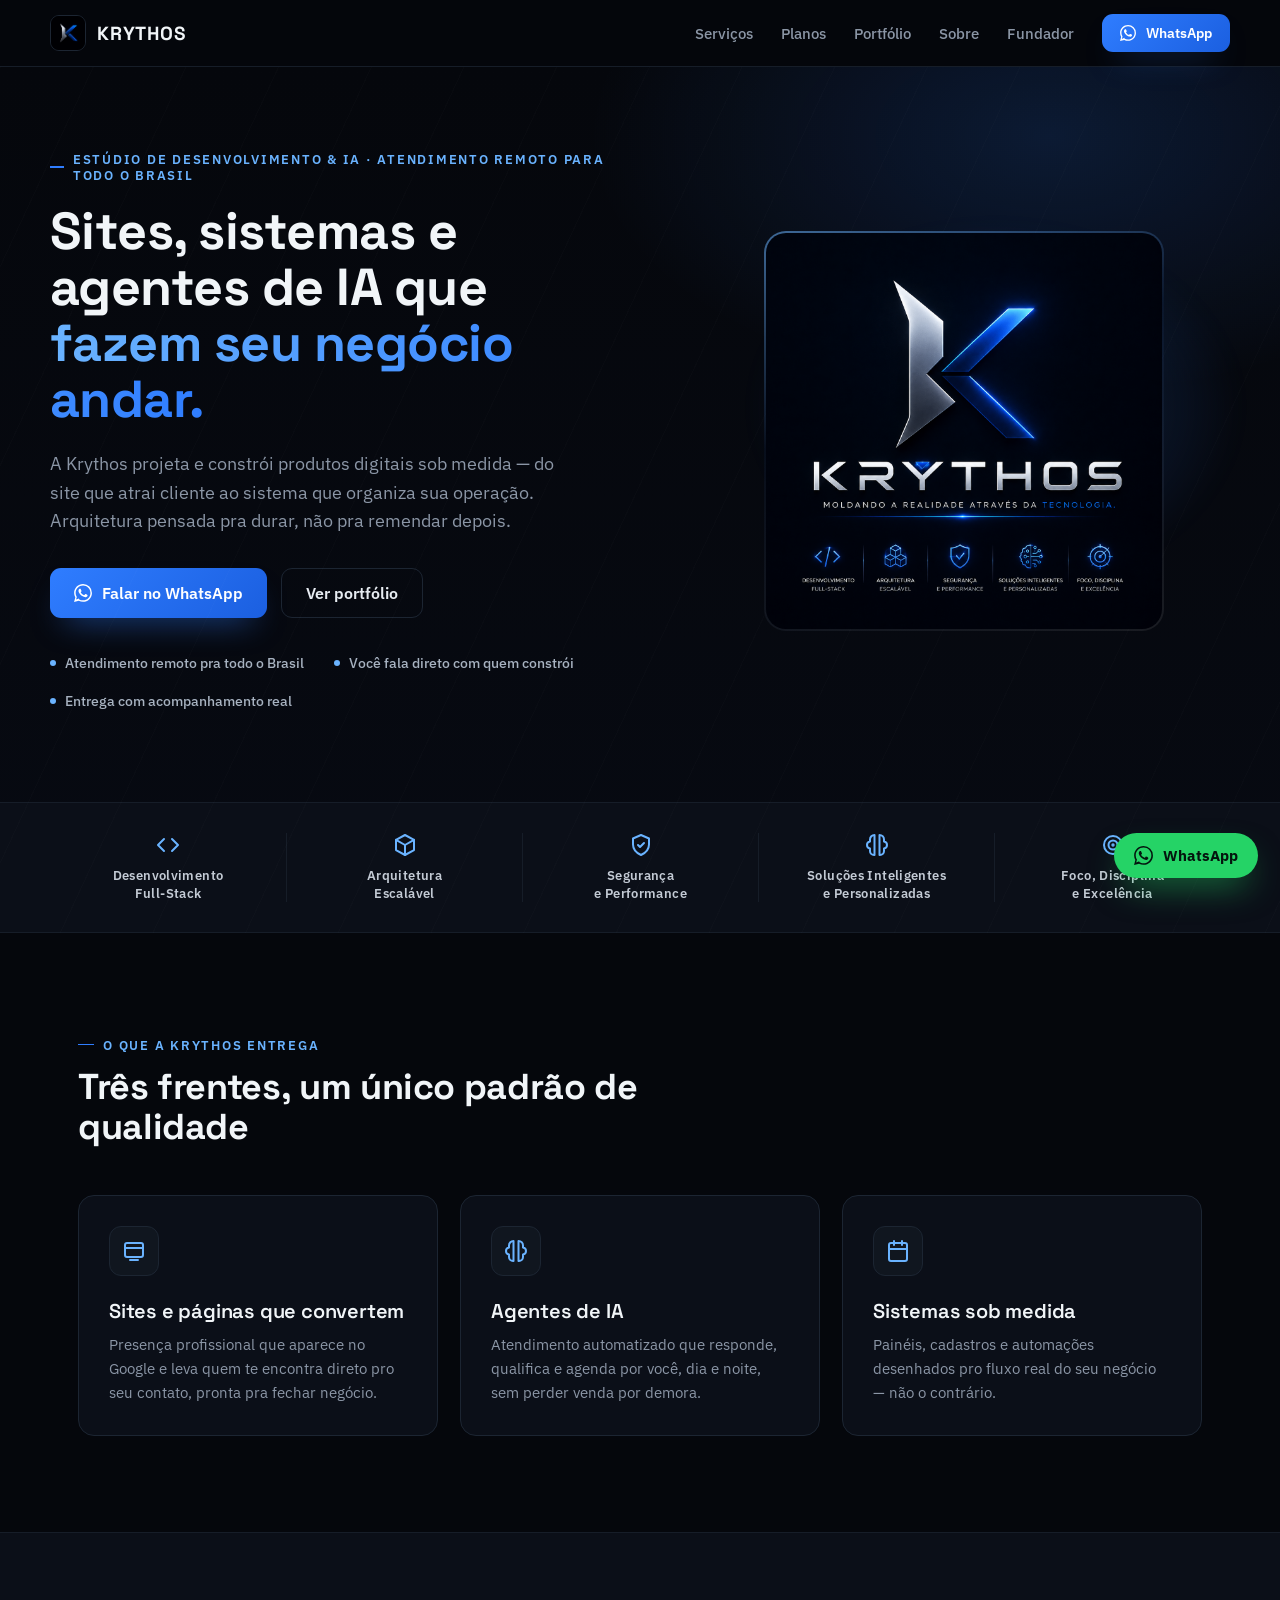
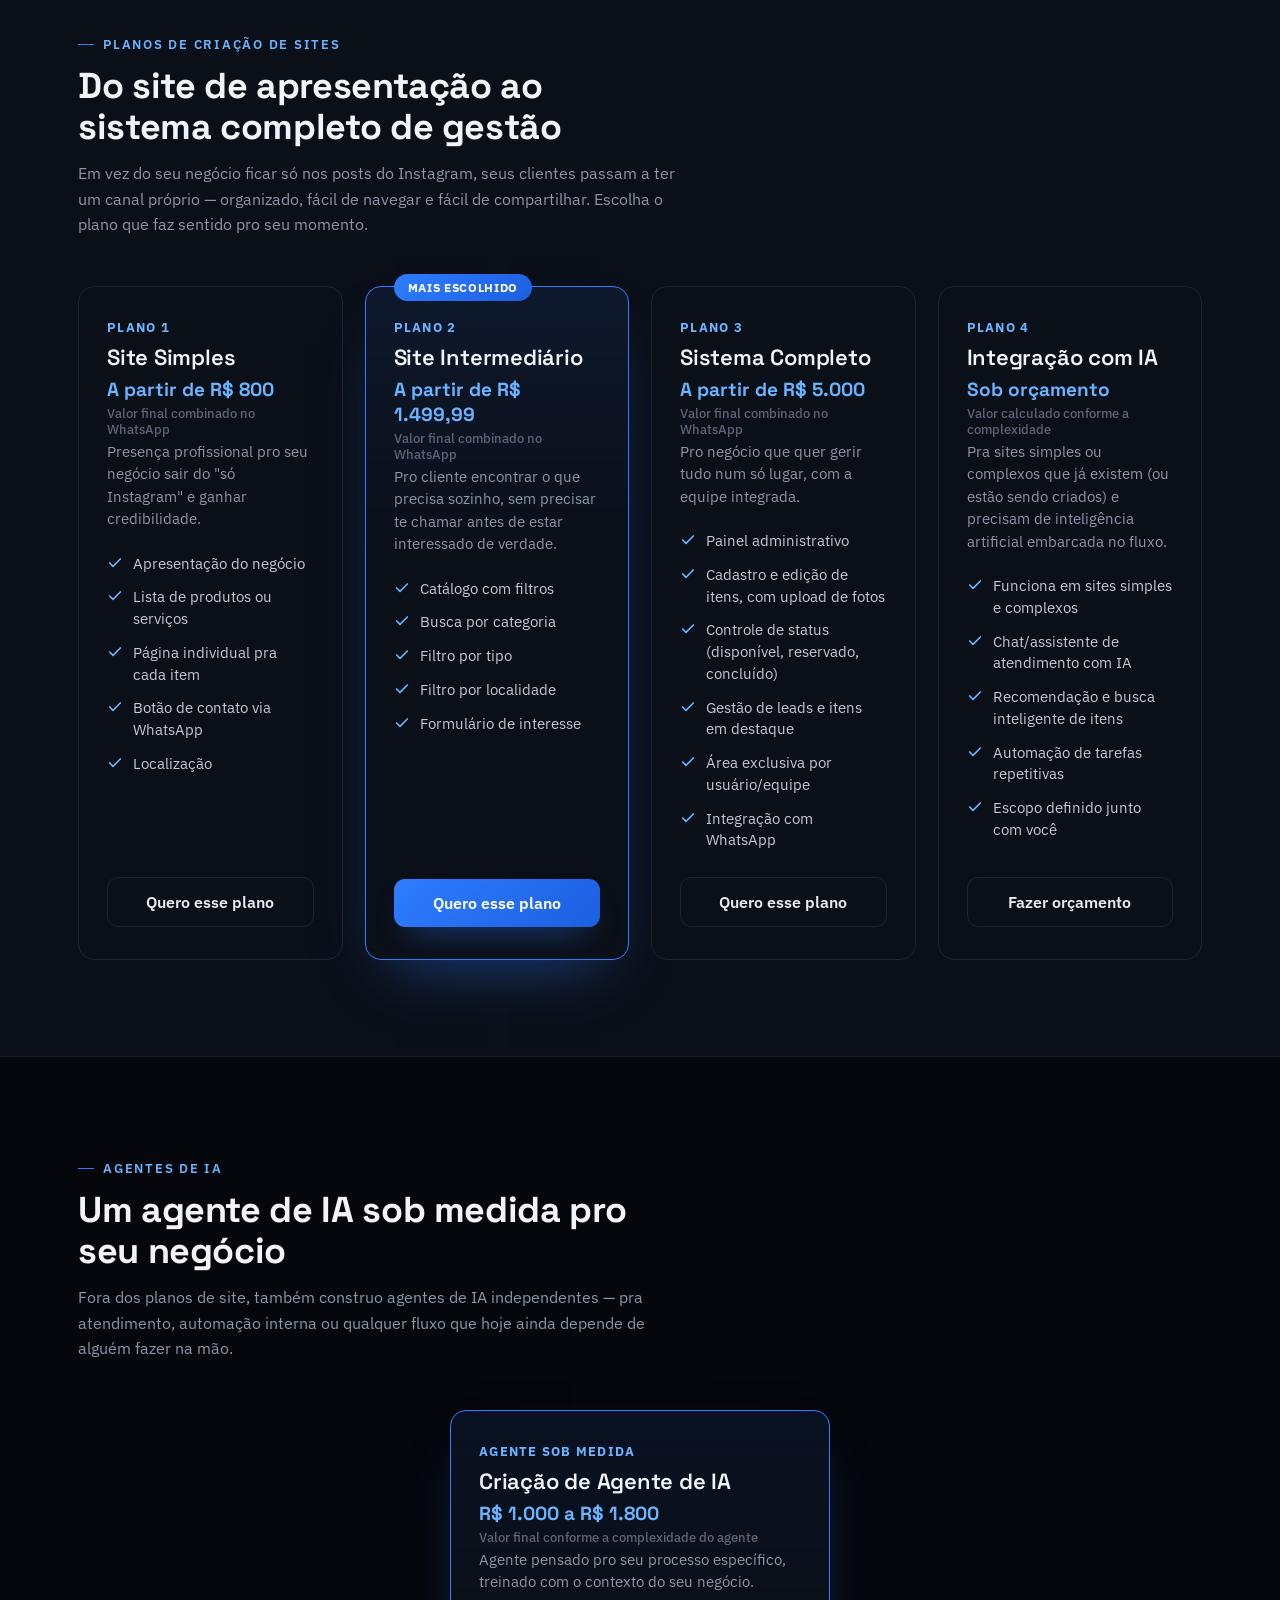
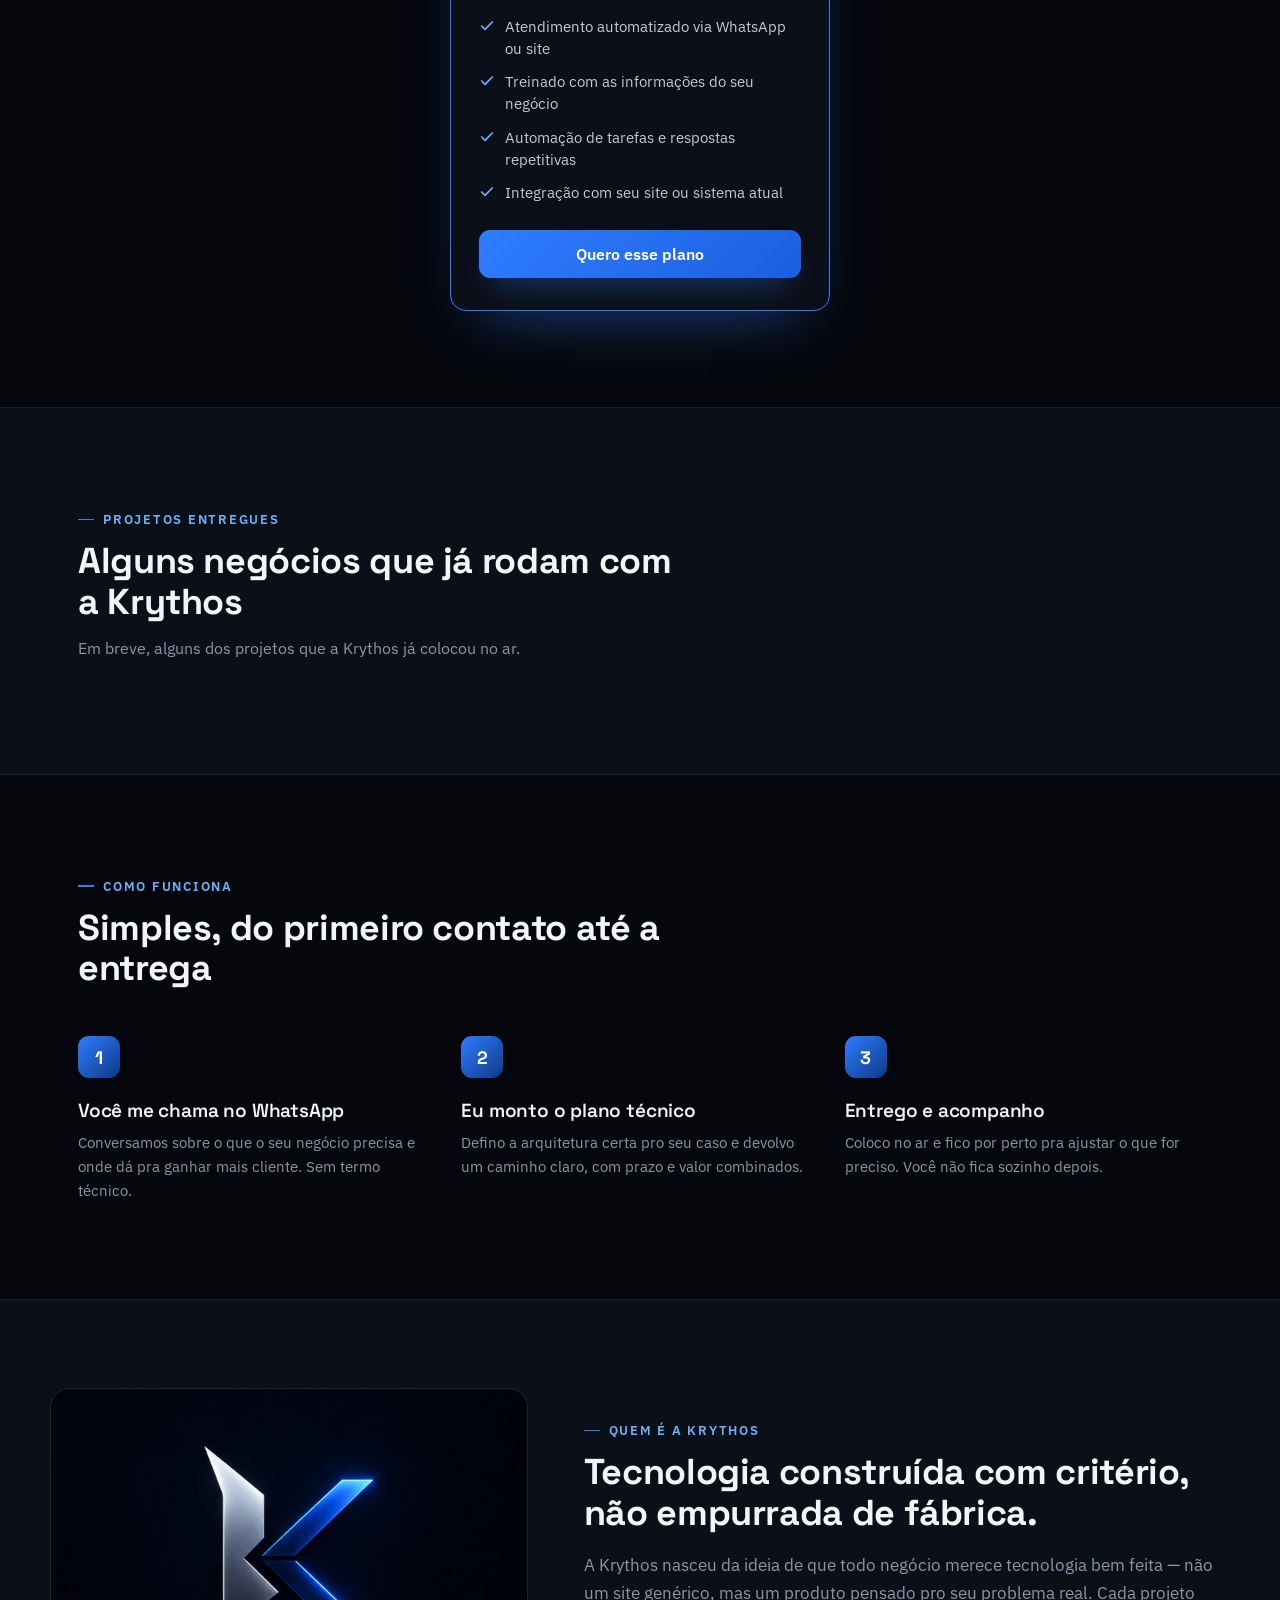
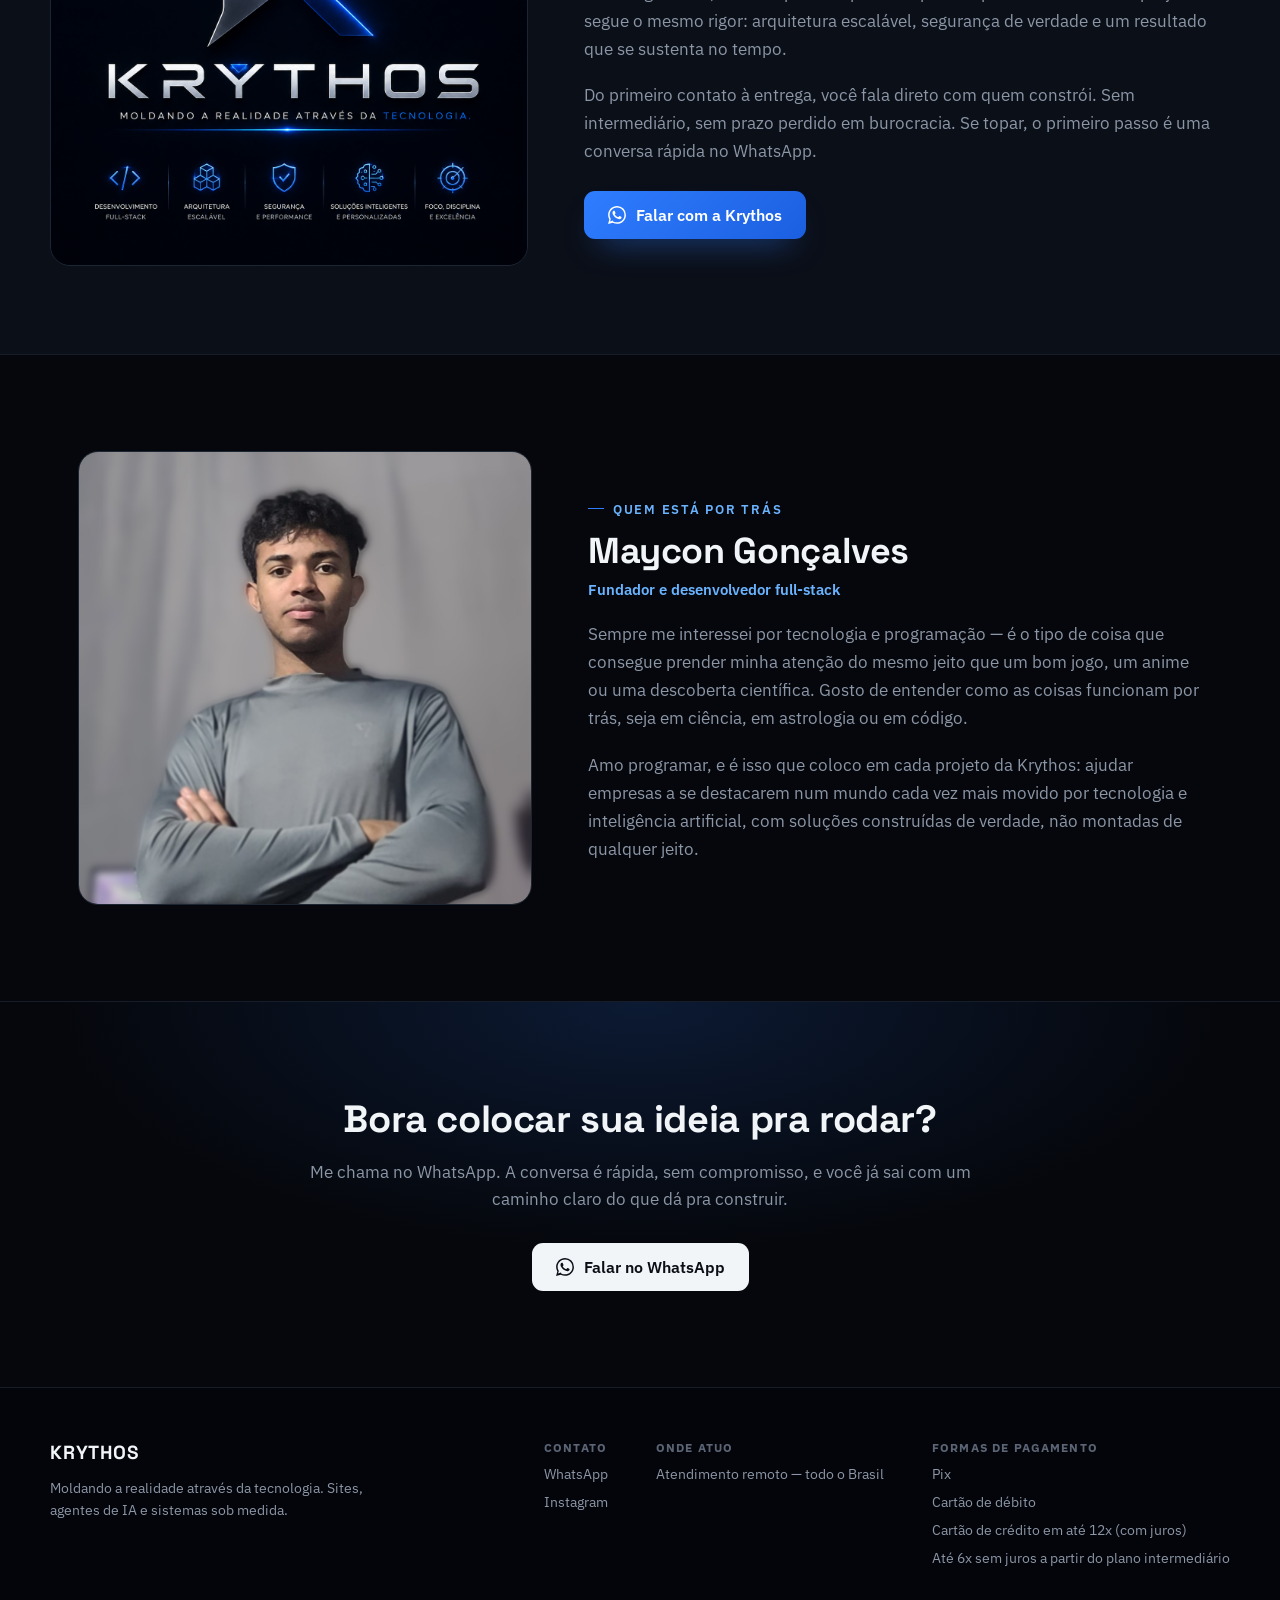
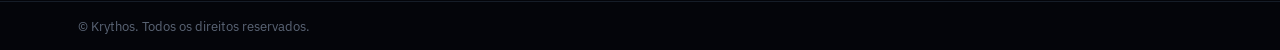
==== index.html @ d1392678 "feat:"atualização final"" ====
<!DOCTYPE html>
<!--
  KRYTHOS — Portfólio / site institucional
  Self-contained: depende só de fontes Google (Space Grotesk + IBM Plex Sans) e de assets/krythos.png (logo).
  Sem build, sem JS externo. Funciona aberto direto (file://) e publicado no GitHub Pages.
-->
<html lang="pt-BR">
<head>
<meta charset="utf-8">
<meta name="viewport" content="width=device-width, initial-scale=1">
<title>Krythos | Sites, sistemas e agentes de IA sob medida</title>
<meta name="description" content="A Krythos é um estúdio de desenvolvimento full-stack. Sites, sistemas e agentes de IA construídos com arquitetura pensada pra durar. Atendimento remoto para todo o Brasil.">
<meta name="theme-color" content="#05070c">
<link rel="preconnect" href="https://fonts.googleapis.com">
<link rel="preconnect" href="https://fonts.gstatic.com" crossorigin>
<link href="https://fonts.googleapis.com/css2?family=Space+Grotesk:wght@500;600;700&family=IBM+Plex+Sans:wght@400;500;600;700&display=swap" rel="stylesheet">
<link rel="icon" href="assets/icon.png" type="image/png">
<style>
  :root{
    --bg:#05070c;
    --surface:#0b0f18;
    --surface-2:#10161f;
    --border:#1c2532;
    --border-soft:#161d28;
    --chrome-1:#aeb9c4;
    --chrome-2:#f1f5f8;
    --blue:#2f7dff;
    --blue-2:#6ab3ff;
    --blue-deep:#0d3a86;
    --text:#e7ecf2;
    --text-muted:#8b96a6;
    --text-faint:#5b6576;
    --radius:16px;
    --font-display:'Space Grotesk', sans-serif;
    --font-body:'IBM Plex Sans', system-ui, sans-serif;
  }
  *{box-sizing:border-box;}
  html{scroll-behavior:smooth;}
  body{margin:0; background:var(--bg); color:var(--text); font-family:var(--font-body); overflow-x:hidden;}
  a{color:inherit; text-decoration:none;}
  img{display:block; max-width:100%;}
  ::selection{background:#1c4a8f; color:#fff;}
  h1,h2,h3{font-family:var(--font-display); margin:0; letter-spacing:-.01em;}

  .wrap{max-width:1180px; margin:0 auto; padding-left:28px; padding-right:28px;}
  .eyebrow{display:inline-flex; align-items:center; gap:9px; font-weight:600; font-size:12.5px; letter-spacing:.14em; text-transform:uppercase; color:var(--blue-2);}
  .eyebrow::before{content:""; width:16px; height:1.5px; background:var(--blue); display:inline-block;}
  .muted{color:var(--text-muted);}
  .btn{display:inline-flex; align-items:center; gap:10px; font-weight:600; font-size:15.5px; padding:14px 24px; border-radius:11px; transition:transform .18s, box-shadow .18s, border-color .18s, background .18s;}
  .btn-primary{background:linear-gradient(135deg,var(--blue),#1b5fe0); color:#fff; box-shadow:0 16px 32px -16px rgba(47,125,255,.65);}
  .btn-primary:hover{transform:translateY(-2px); box-shadow:0 20px 40px -14px rgba(47,125,255,.8);}
  .btn-ghost{background:transparent; color:var(--text); border:1.5px solid var(--border);}
  .btn-ghost:hover{border-color:var(--blue); color:var(--blue-2);}
  .btn-light{background:var(--chrome-2); color:#0a0e15;}
  .btn-light:hover{transform:translateY(-2px);}

  /* HEADER */
  header{position:sticky; top:0; z-index:50; background:rgba(5,7,12,.82); backdrop-filter:blur(12px); border-bottom:1px solid var(--border-soft);}
  header .bar{display:flex; align-items:center; justify-content:space-between; gap:20px; padding:14px 0;}
  .brand{display:flex; align-items:center; gap:11px;}
  .brand-mark{width:36px; height:36px; border-radius:9px; overflow:hidden; background:#000; flex:none; border:1px solid var(--border);}
  .brand-mark img{width:100%; height:100%; object-fit:cover; object-position:center;}
  .brand-name{font-family:var(--font-display); font-weight:700; font-size:19px; letter-spacing:.04em; color:var(--chrome-2);}
  nav{display:flex; align-items:center; gap:28px;}
  nav a.navlink{font-weight:500; font-size:14.5px; color:var(--text-muted);}
  nav a.navlink:hover{color:var(--text);}
  @media (max-width:820px){ nav a.navlink{display:none;} }

  /* HERO */
  .hero{position:relative; background:
      radial-gradient(60% 50% at 82% 8%, rgba(47,125,255,.16), transparent 60%),
      linear-gradient(180deg,#05070c 0%,#070a12 100%);
      overflow:hidden;}
  .hero::before{content:""; position:absolute; inset:0; opacity:.5; pointer-events:none;
    background-image: repeating-linear-gradient(115deg, rgba(255,255,255,.025) 0 1px, transparent 1px 84px);}
  .hero-grid{display:grid; grid-template-columns:1.05fr .95fr; gap:60px; align-items:center; padding:84px 0 92px;}
  .h1-hero{font-weight:700; font-size:52px; line-height:1.08; color:var(--chrome-2);}
  .h1-hero .hl{background:linear-gradient(90deg,var(--blue-2),var(--blue)); -webkit-background-clip:text; background-clip:text; color:transparent;}
  .hero-sub{font-size:17.5px; line-height:1.65; color:var(--text-muted); max-width:520px; margin-top:22px;}
  .hero-ctas{display:flex; flex-wrap:wrap; gap:14px; margin-top:32px;}
  .trust-row{display:flex; flex-wrap:wrap; gap:20px 30px; margin-top:36px;}
  .trust-row div{display:flex; align-items:center; gap:9px; font-weight:500; font-size:14px; color:#a7b2c0;}
  .trust-row span.dot{width:6px; height:6px; border-radius:50%; background:var(--blue-2); flex:none;}

  .hero-art{position:relative; display:flex; justify-content:center;}
  .glow-ring{position:absolute; inset:-10%; background:radial-gradient(55% 55% at 55% 45%, rgba(47,125,255,.28), transparent 70%); filter:blur(10px); animation:pulse 5s ease-in-out infinite;}
  @keyframes pulse{0%,100%{opacity:.55;} 50%{opacity:1;}}
  @keyframes floatY{0%,100%{transform:translateY(0);} 50%{transform:translateY(-12px);}}
  .art-frame{position:relative; width:min(400px,92vw); border-radius:22px; padding:2px; background:linear-gradient(160deg,rgba(106,179,255,.55),rgba(47,125,255,.05) 40%,rgba(255,255,255,.08)); animation:floatY 6.5s ease-in-out infinite;}
  .art-frame-inner{border-radius:20px; overflow:hidden; background:#000;}
  .art-frame img{width:100%; height:auto;}

  /* PILLARS */
  .pillars{border-top:1px solid var(--border-soft); border-bottom:1px solid var(--border-soft); background:var(--surface);}
  .pillars-row{display:grid; grid-template-columns:repeat(5,1fr); padding:30px 0;}
  .pillar{display:flex; flex-direction:column; align-items:center; text-align:center; gap:10px; padding:0 14px; border-left:1px solid var(--border-soft);}
  .pillar:first-child{border-left:none;}
  .pillar svg{color:var(--blue-2);}
  .pillar span{font-size:12.5px; font-weight:600; letter-spacing:.03em; color:#c3cad4; line-height:1.4;}
  @media (max-width:900px){
    .pillars-row{grid-template-columns:repeat(2,1fr); gap:26px 0;}
    .pillar{border-left:none; padding:0 8px;}
  }

  /* SECTION GENERIC */
  section.sec{padding:96px 0;}
  .sec-head{max-width:600px;}
  .h2-big{font-weight:700; font-size:36px; line-height:1.12; color:var(--chrome-2); margin-top:14px;}
  .sec-lede{font-size:16px; line-height:1.6; color:var(--text-muted); margin-top:14px;}

  /* SERVICES */
  .svc-grid{display:grid; grid-template-columns:repeat(3,1fr); gap:22px; margin-top:48px;}
  .card{background:var(--surface); border:1px solid var(--border); border-radius:var(--radius); padding:30px; transition:transform .2s, border-color .2s, box-shadow .2s;}
  .card:hover{transform:translateY(-4px); border-color:#2a3648; box-shadow:0 30px 60px -34px rgba(47,125,255,.35);}
  .icon-box{width:50px; height:50px; border-radius:12px; background:var(--surface-2); border:1px solid var(--border); display:flex; align-items:center; justify-content:center; margin-bottom:22px; color:var(--blue-2);}
  .card h3{font-size:20px; font-weight:600; color:var(--chrome-2); margin-bottom:9px;}
  .card p{margin:0; font-size:15px; line-height:1.6; color:var(--text-muted);}

  /* PACOTES */
  .pkg-grid{display:grid; grid-template-columns:repeat(4,1fr); gap:22px; margin-top:48px; align-items:stretch;}
  .pkg-card{position:relative; background:var(--surface); border:1px solid var(--border); border-radius:var(--radius); padding:32px 28px; display:flex; flex-direction:column; transition:transform .2s, border-color .2s, box-shadow .2s;}
  .pkg-card:hover{transform:translateY(-4px); border-color:#2a3648;}
  .pkg-card.featured{border-color:var(--blue); background:linear-gradient(180deg, rgba(47,125,255,.09), var(--surface) 40%); box-shadow:0 30px 60px -30px rgba(47,125,255,.5);}
  .pkg-badge{position:absolute; top:-13px; left:28px; background:linear-gradient(135deg,var(--blue),#1b5fe0); color:#fff; font-size:11.5px; font-weight:700; letter-spacing:.06em; text-transform:uppercase; padding:6px 14px; border-radius:999px;}
  .pkg-tier{font-size:12.5px; font-weight:700; letter-spacing:.1em; text-transform:uppercase; color:var(--blue-2);}
  .pkg-card h3{font-size:22px; font-weight:600; color:var(--chrome-2); margin:8px 0 6px;}
  .pkg-price{font-family:var(--font-display); font-weight:700; font-size:19px; color:var(--blue-2); margin:0 0 4px;}
  .pkg-price small{display:block; font-family:var(--font-body); font-weight:500; font-size:12.5px; color:var(--text-faint); margin-top:3px;}
  .pkg-card .pkg-desc{font-size:14.5px; line-height:1.55; color:var(--text-muted); margin:0 0 22px;}
  .pkg-list{list-style:none; margin:0 0 26px; padding:0; display:flex; flex-direction:column; gap:12px; flex:1;}
  .pkg-list li{display:flex; align-items:flex-start; gap:10px; font-size:14.5px; line-height:1.5; color:#c3cad4;}
  .pkg-list li svg{flex:none; margin-top:2px; color:var(--blue-2);}
  .pkg-card .btn{justify-content:center; width:100%;}

  /* PROCESS */
  .steps-grid{display:grid; grid-template-columns:repeat(3,1fr); gap:26px; margin-top:48px;}
  .step-num{width:42px; height:42px; border-radius:11px; background:linear-gradient(135deg,var(--blue),var(--blue-deep)); color:#fff; display:flex; align-items:center; justify-content:center; font-family:var(--font-display); font-weight:700; font-size:18px; margin-bottom:20px;}
  .steps-grid h3{font-size:19px; font-weight:600; color:var(--chrome-2); margin-bottom:8px;}
  .steps-grid p{margin:0; font-size:15px; line-height:1.6; color:var(--text-muted);}

  /* ABOUT */
  .about{background:var(--surface); border-top:1px solid var(--border-soft); border-bottom:1px solid var(--border-soft);}
  .about-grid{display:grid; grid-template-columns:.85fr 1.15fr; gap:56px; align-items:center;}
  .about-mark{width:100%; aspect-ratio:1/1; border-radius:20px; overflow:hidden; border:1px solid var(--border); background:#000;}
  .about-mark img{width:100%; height:100%; object-fit:cover;}
  .about-grid p{font-size:16.5px; line-height:1.7; color:var(--text-muted); margin:18px 0 0;}
  @media (max-width:900px){ .about-grid{grid-template-columns:1fr;} .about-mark{max-width:340px; margin:0 auto;} }

  /* CTA FINAL */
  .cta-final{background:radial-gradient(70% 100% at 50% 0%, rgba(47,125,255,.16), transparent 65%), var(--bg); text-align:center; border-top:1px solid var(--border-soft);}
  .cta-final .wrap{max-width:720px;}
  .cta-final h2{font-weight:700; font-size:38px; line-height:1.12; color:var(--chrome-2);}
  .cta-final p{font-size:17px; line-height:1.6; color:var(--text-muted); margin:18px 0 0;}
  .cta-final .btn{margin-top:30px;}

  /* FOOTER */
  footer{background:#04050a; color:var(--text-muted); border-top:1px solid var(--border-soft);}
  .foot-top{display:flex; flex-wrap:wrap; gap:36px; justify-content:space-between; padding:52px 0 34px;}
  .foot-brand{max-width:320px;}
  .foot-brand .brand-name{color:var(--chrome-2);}
  .foot-brand p{margin:12px 0 0; font-size:14px; line-height:1.6;}
  .foot-cols{display:flex; gap:48px; flex-wrap:wrap;}
  .foot-col{display:flex; flex-direction:column; gap:10px;}
  .foot-col span.lbl{font-size:11.5px; font-weight:700; letter-spacing:.1em; text-transform:uppercase; color:var(--text-faint);}
  .foot-col a{font-size:14px;}
  .foot-col a:hover{color:#fff;}
  .foot-bottom{border-top:1px solid var(--border-soft); padding:16px 0; font-size:12.5px; color:var(--text-faint);}

  .hv-wa{background:#25d366; color:#04150e;}
  .float-wa{position:fixed; right:22px; bottom:22px; z-index:60; display:inline-flex; align-items:center; gap:10px; font-weight:700; font-size:14.5px; padding:13px 20px; border-radius:999px; box-shadow:0 16px 34px -10px rgba(37,211,102,.55); transition:transform .2s;}
  .float-wa:hover{transform:translateY(-2px);}

  @media (max-width:1080px){
    .pkg-grid{grid-template-columns:repeat(2,1fr);}
  }
  @media (max-width:900px){
    .hero-grid{grid-template-columns:1fr; gap:48px; padding:56px 0 68px;}
    .h1-hero{font-size:38px;}
    .h2-big{font-size:29px;}
    .svc-grid, .steps-grid{grid-template-columns:1fr;}
    .pkg-grid{grid-template-columns:1fr;}
    section.sec{padding:68px 0;}
  }
  @media (max-width:480px){
    .h1-hero{font-size:32px;}
    .cta-final h2{font-size:28px;}
  }
  @media (prefers-reduced-motion: reduce){
    html{scroll-behavior:auto;}
    *{animation:none !important;}
    .card, .pf-card, .btn, .float-wa{transition:none !important;}
  }
</style>
</head>
<body>

  <!-- HEADER -->
  <header>
    <div class="wrap bar">
      <a href="#top" class="brand">
        <span class="brand-mark"><img src="assets/icon.png" alt="Krythos"></span>
        <span class="brand-name">KRYTHOS</span>
      </a>
      <nav>
        <a href="#servicos" class="navlink">Serviços</a>
        <a href="#planos" class="navlink">Planos</a>
        <a href="#portfolio" class="navlink">Portfólio</a>
        <a href="#sobre" class="navlink">Sobre</a>
        <a href="#fundador" class="navlink">Fundador</a>
        <a href="https://wa.me/5513996646955?text=Oi!%20Vi%20o%20portf%C3%B3lio%20da%20Krythos%20e%20queria%20saber%20mais." target="_blank" rel="noopener" class="btn btn-primary" style="padding:10px 18px; font-size:14px;">
          <svg width="16" height="16" viewBox="0 0 24 24" fill="#fff"><path d="M.057 24l1.687-6.163a11.867 11.867 0 01-1.587-5.946C.16 5.335 5.495 0 12.05 0a11.82 11.82 0 018.413 3.488 11.82 11.82 0 013.48 8.414c-.003 6.557-5.338 11.892-11.893 11.892a11.9 11.9 0 01-5.688-1.448L.057 24zm6.597-3.807c1.676.995 3.276 1.591 5.392 1.592 5.448 0 9.886-4.434 9.889-9.885.002-5.462-4.415-9.89-9.881-9.892-5.452 0-9.887 4.434-9.889 9.884a9.85 9.85 0 001.599 5.283l-1 3.652 3.891-1.634zm11.387-5.464c-.074-.124-.272-.198-.57-.347-.297-.149-1.758-.868-2.031-.967-.272-.099-.47-.149-.669.149-.198.297-.768.967-.941 1.165-.173.198-.347.223-.644.074-.297-.149-1.255-.462-2.39-1.475-.883-.788-1.48-1.761-1.653-2.059-.173-.297-.018-.458.13-.606.134-.133.297-.347.446-.52.149-.174.198-.298.298-.497.099-.198.05-.372-.025-.521-.074-.149-.669-1.611-.916-2.206-.242-.579-.487-.5-.669-.51l-.57-.01c-.198 0-.52.074-.792.372s-1.04 1.016-1.04 2.479 1.065 2.876 1.213 3.074c.149.198 2.095 3.2 5.076 4.487.71.306 1.263.489 1.694.626.712.226 1.36.194 1.872.118.571-.085 1.758-.719 2.006-1.413.248-.694.248-1.29.173-1.414z"/></svg>
          WhatsApp
        </a>
      </nav>
    </div>
  </header>

  <div id="top"></div>

  <!-- HERO -->
  <section class="hero">
    <div class="wrap hero-grid">
      <div>
        <span class="eyebrow">Estúdio de desenvolvimento &amp; IA · atendimento remoto para todo o Brasil</span>
        <h1 class="h1-hero" style="margin-top:20px;">Sites, sistemas e agentes de IA que <span class="hl">fazem seu negócio andar.</span></h1>
        <p class="hero-sub">A Krythos projeta e constrói produtos digitais sob medida — do site que atrai cliente ao sistema que organiza sua operação. Arquitetura pensada pra durar, não pra remendar depois.</p>
        <div class="hero-ctas">
          <a href="https://wa.me/5513996646955?text=Oi!%20Vi%20o%20portf%C3%B3lio%20da%20Krythos%20e%20queria%20saber%20mais." target="_blank" rel="noopener" class="btn btn-primary">
            <svg width="18" height="18" viewBox="0 0 24 24" fill="#fff"><path d="M.057 24l1.687-6.163a11.867 11.867 0 01-1.587-5.946C.16 5.335 5.495 0 12.05 0a11.82 11.82 0 018.413 3.488 11.82 11.82 0 013.48 8.414c-.003 6.557-5.338 11.892-11.893 11.892a11.9 11.9 0 01-5.688-1.448L.057 24zm6.597-3.807c1.676.995 3.276 1.591 5.392 1.592 5.448 0 9.886-4.434 9.889-9.885.002-5.462-4.415-9.89-9.881-9.892-5.452 0-9.887 4.434-9.889 9.884a9.85 9.85 0 001.599 5.283l-1 3.652 3.891-1.634zm11.387-5.464c-.074-.124-.272-.198-.57-.347-.297-.149-1.758-.868-2.031-.967-.272-.099-.47-.149-.669.149-.198.297-.768.967-.941 1.165-.173.198-.347.223-.644.074-.297-.149-1.255-.462-2.39-1.475-.883-.788-1.48-1.761-1.653-2.059-.173-.297-.018-.458.13-.606.134-.133.297-.347.446-.52.149-.174.198-.298.298-.497.099-.198.05-.372-.025-.521-.074-.149-.669-1.611-.916-2.206-.242-.579-.487-.5-.669-.51l-.57-.01c-.198 0-.52.074-.792.372s-1.04 1.016-1.04 2.479 1.065 2.876 1.213 3.074c.149.198 2.095 3.2 5.076 4.487.71.306 1.263.489 1.694.626.712.226 1.36.194 1.872.118.571-.085 1.758-.719 2.006-1.413.248-.694.248-1.29.173-1.414z"/></svg>
            Falar no WhatsApp
          </a>
          <a href="#portfolio" class="btn btn-ghost">Ver portfólio</a>
        </div>
        <div class="trust-row">
          <div><span class="dot"></span>Atendimento remoto pra todo o Brasil</div>
          <div><span class="dot"></span>Você fala direto com quem constrói</div>
          <div><span class="dot"></span>Entrega com acompanhamento real</div>
        </div>
      </div>
      <div class="hero-art">
        <div class="glow-ring"></div>
        <div class="art-frame">
          <div class="art-frame-inner"><img src="assets/krythos.png" alt="Krythos — moldando a realidade através da tecnologia"></div>
        </div>
      </div>
    </div>

    <!-- PILLARS -->
    <div class="pillars">
      <div class="wrap pillars-row">
        <div class="pillar">
          <svg width="24" height="24" viewBox="0 0 24 24" fill="none" stroke="currentColor" stroke-width="2" stroke-linecap="round" stroke-linejoin="round"><path d="M16 18l6-6-6-6M8 6l-6 6 6 6"/></svg>
          <span>Desenvolvimento<br>Full-Stack</span>
        </div>
        <div class="pillar">
          <svg width="24" height="24" viewBox="0 0 24 24" fill="none" stroke="currentColor" stroke-width="2" stroke-linecap="round" stroke-linejoin="round"><path d="M12 2l9 4.9v10.2L12 22l-9-4.9V6.9L12 2z"/><path d="M12 22V12M21 6.9L12 12 3 6.9"/></svg>
          <span>Arquitetura<br>Escalável</span>
        </div>
        <div class="pillar">
          <svg width="24" height="24" viewBox="0 0 24 24" fill="none" stroke="currentColor" stroke-width="2" stroke-linecap="round" stroke-linejoin="round"><path d="M12 2l8 3.5v6c0 5-3.4 8.4-8 10.5-4.6-2.1-8-5.5-8-10.5v-6z"/><path d="M9 12l2 2 4-4"/></svg>
          <span>Segurança<br>e Performance</span>
        </div>
        <div class="pillar">
          <svg width="24" height="24" viewBox="0 0 24 24" fill="none" stroke="currentColor" stroke-width="2" stroke-linecap="round" stroke-linejoin="round"><path d="M9.5 2a4.5 4.5 0 00-4.5 4.5v2A3.5 3.5 0 002 12a3.5 3.5 0 003 3.46V18a4 4 0 004 4h.5V2z"/><path d="M14.5 2A4.5 4.5 0 0119 6.5v2a3.5 3.5 0 013 3.5 3.5 3.5 0 01-3 3.46V18a4 4 0 01-4 4h-.5V2z"/></svg>
          <span>Soluções Inteligentes<br>e Personalizadas</span>
        </div>
        <div class="pillar">
          <svg width="24" height="24" viewBox="0 0 24 24" fill="none" stroke="currentColor" stroke-width="2" stroke-linecap="round" stroke-linejoin="round"><circle cx="12" cy="12" r="9"/><circle cx="12" cy="12" r="4.5"/><circle cx="12" cy="12" r=".7" fill="currentColor"/></svg>
          <span>Foco, Disciplina<br>e Excelência</span>
        </div>
      </div>
    </div>
  </section>

  <!-- SERVIÇOS -->
  <section id="servicos" class="sec">
    <div class="wrap">
      <div class="sec-head">
        <span class="eyebrow">O que a Krythos entrega</span>
        <h2 class="h2-big">Três frentes, um único padrão de qualidade</h2>
      </div>
      <div class="svc-grid">
        <div class="card">
          <div class="icon-box"><svg width="24" height="24" viewBox="0 0 24 24" fill="none" stroke="currentColor" stroke-width="2" stroke-linecap="round" stroke-linejoin="round"><rect x="3" y="4" width="18" height="14" rx="2"/><path d="M3 9h18M8 21h8"/></svg></div>
          <h3>Sites e páginas que convertem</h3>
          <p>Presença profissional que aparece no Google e leva quem te encontra direto pro seu contato, pronta pra fechar negócio.</p>
        </div>
        <div class="card">
          <div class="icon-box"><svg width="24" height="24" viewBox="0 0 24 24" fill="none" stroke="currentColor" stroke-width="2" stroke-linecap="round" stroke-linejoin="round"><path d="M9.5 2a4.5 4.5 0 00-4.5 4.5v2A3.5 3.5 0 002 12a3.5 3.5 0 003 3.46V18a4 4 0 004 4h.5V2z"/><path d="M14.5 2A4.5 4.5 0 0119 6.5v2a3.5 3.5 0 013 3.5 3.5 3.5 0 01-3 3.46V18a4 4 0 01-4 4h-.5V2z"/></svg></div>
          <h3>Agentes de IA</h3>
          <p>Atendimento automatizado que responde, qualifica e agenda por você, dia e noite, sem perder venda por demora.</p>
        </div>
        <div class="card">
          <div class="icon-box"><svg width="24" height="24" viewBox="0 0 24 24" fill="none" stroke="currentColor" stroke-width="2" stroke-linecap="round" stroke-linejoin="round"><rect x="3" y="4" width="18" height="18" rx="2"/><path d="M16 2v4M8 2v4M3 10h18"/></svg></div>
          <h3>Sistemas sob medida</h3>
          <p>Painéis, cadastros e automações desenhados pro fluxo real do seu negócio — não o contrário.</p>
        </div>
      </div>
    </div>
  </section>

  <!-- PLANOS -->
  <section id="planos" class="sec" style="background:var(--surface); border-top:1px solid var(--border-soft); border-bottom:1px solid var(--border-soft);">
    <div class="wrap">
      <div class="sec-head">
        <span class="eyebrow">Planos de criação de sites</span>
        <h2 class="h2-big">Do site de apresentação ao sistema completo de gestão</h2>
        <p class="sec-lede">Em vez do seu negócio ficar só nos posts do Instagram, seus clientes passam a ter um canal próprio — organizado, fácil de navegar e fácil de compartilhar. Escolha o plano que faz sentido pro seu momento.</p>
      </div>
      <div class="pkg-grid">

        <div class="pkg-card">
          <span class="pkg-tier">Plano 1</span>
          <h3>Site Simples</h3>
          <p class="pkg-price">A partir de R$ 800<small>Valor final combinado no WhatsApp</small></p>
          <p class="pkg-desc">Presença profissional pro seu negócio sair do "só Instagram" e ganhar credibilidade.</p>
          <ul class="pkg-list">
            <li><svg width="16" height="16" viewBox="0 0 24 24" fill="none" stroke="currentColor" stroke-width="2.5" stroke-linecap="round" stroke-linejoin="round"><polyline points="20 6 9 17 4 12"/></svg>Apresentação do negócio</li>
            <li><svg width="16" height="16" viewBox="0 0 24 24" fill="none" stroke="currentColor" stroke-width="2.5" stroke-linecap="round" stroke-linejoin="round"><polyline points="20 6 9 17 4 12"/></svg>Lista de produtos ou serviços</li>
            <li><svg width="16" height="16" viewBox="0 0 24 24" fill="none" stroke="currentColor" stroke-width="2.5" stroke-linecap="round" stroke-linejoin="round"><polyline points="20 6 9 17 4 12"/></svg>Página individual pra cada item</li>
            <li><svg width="16" height="16" viewBox="0 0 24 24" fill="none" stroke="currentColor" stroke-width="2.5" stroke-linecap="round" stroke-linejoin="round"><polyline points="20 6 9 17 4 12"/></svg>Botão de contato via WhatsApp</li>
            <li><svg width="16" height="16" viewBox="0 0 24 24" fill="none" stroke="currentColor" stroke-width="2.5" stroke-linecap="round" stroke-linejoin="round"><polyline points="20 6 9 17 4 12"/></svg>Localização</li>
          </ul>
          <a href="https://wa.me/5513996646955?text=Oi!%20Vi%20o%20plano%20Site%20Simples%20da%20Krythos%20e%20quero%20saber%20mais." target="_blank" rel="noopener" class="btn btn-ghost">Quero esse plano</a>
        </div>

        <div class="pkg-card featured">
          <span class="pkg-badge">Mais escolhido</span>
          <span class="pkg-tier">Plano 2</span>
          <h3>Site Intermediário</h3>
          <p class="pkg-price">A partir de R$ 1.499,99<small>Valor final combinado no WhatsApp</small></p>
          <p class="pkg-desc">Pro cliente encontrar o que precisa sozinho, sem precisar te chamar antes de estar interessado de verdade.</p>
          <ul class="pkg-list">
            <li><svg width="16" height="16" viewBox="0 0 24 24" fill="none" stroke="currentColor" stroke-width="2.5" stroke-linecap="round" stroke-linejoin="round"><polyline points="20 6 9 17 4 12"/></svg>Catálogo com filtros</li>
            <li><svg width="16" height="16" viewBox="0 0 24 24" fill="none" stroke="currentColor" stroke-width="2.5" stroke-linecap="round" stroke-linejoin="round"><polyline points="20 6 9 17 4 12"/></svg>Busca por categoria</li>
            <li><svg width="16" height="16" viewBox="0 0 24 24" fill="none" stroke="currentColor" stroke-width="2.5" stroke-linecap="round" stroke-linejoin="round"><polyline points="20 6 9 17 4 12"/></svg>Filtro por tipo</li>
            <li><svg width="16" height="16" viewBox="0 0 24 24" fill="none" stroke="currentColor" stroke-width="2.5" stroke-linecap="round" stroke-linejoin="round"><polyline points="20 6 9 17 4 12"/></svg>Filtro por localidade</li>
            <li><svg width="16" height="16" viewBox="0 0 24 24" fill="none" stroke="currentColor" stroke-width="2.5" stroke-linecap="round" stroke-linejoin="round"><polyline points="20 6 9 17 4 12"/></svg>Formulário de interesse</li>
          </ul>
          <a href="https://wa.me/5513996646955?text=Oi!%20Vi%20o%20plano%20Site%20Intermedi%C3%A1rio%20da%20Krythos%20e%20quero%20saber%20mais." target="_blank" rel="noopener" class="btn btn-primary">Quero esse plano</a>
        </div>

        <div class="pkg-card">
          <span class="pkg-tier">Plano 3</span>
          <h3>Sistema Completo</h3>
          <p class="pkg-price">A partir de R$ 5.000<small>Valor final combinado no WhatsApp</small></p>
          <p class="pkg-desc">Pro negócio que quer gerir tudo num só lugar, com a equipe integrada.</p>
          <ul class="pkg-list">
            <li><svg width="16" height="16" viewBox="0 0 24 24" fill="none" stroke="currentColor" stroke-width="2.5" stroke-linecap="round" stroke-linejoin="round"><polyline points="20 6 9 17 4 12"/></svg>Painel administrativo</li>
            <li><svg width="16" height="16" viewBox="0 0 24 24" fill="none" stroke="currentColor" stroke-width="2.5" stroke-linecap="round" stroke-linejoin="round"><polyline points="20 6 9 17 4 12"/></svg>Cadastro e edição de itens, com upload de fotos</li>
            <li><svg width="16" height="16" viewBox="0 0 24 24" fill="none" stroke="currentColor" stroke-width="2.5" stroke-linecap="round" stroke-linejoin="round"><polyline points="20 6 9 17 4 12"/></svg>Controle de status (disponível, reservado, concluído)</li>
            <li><svg width="16" height="16" viewBox="0 0 24 24" fill="none" stroke="currentColor" stroke-width="2.5" stroke-linecap="round" stroke-linejoin="round"><polyline points="20 6 9 17 4 12"/></svg>Gestão de leads e itens em destaque</li>
            <li><svg width="16" height="16" viewBox="0 0 24 24" fill="none" stroke="currentColor" stroke-width="2.5" stroke-linecap="round" stroke-linejoin="round"><polyline points="20 6 9 17 4 12"/></svg>Área exclusiva por usuário/equipe</li>
            <li><svg width="16" height="16" viewBox="0 0 24 24" fill="none" stroke="currentColor" stroke-width="2.5" stroke-linecap="round" stroke-linejoin="round"><polyline points="20 6 9 17 4 12"/></svg>Integração com WhatsApp</li>
          </ul>
          <a href="https://wa.me/5513996646955?text=Oi!%20Vi%20o%20plano%20Sistema%20Completo%20da%20Krythos%20e%20quero%20saber%20mais." target="_blank" rel="noopener" class="btn btn-ghost">Quero esse plano</a>
        </div>

        <div class="pkg-card">
          <span class="pkg-tier">Plano 4</span>
          <h3>Integração com IA</h3>
          <p class="pkg-price">Sob orçamento<small>Valor calculado conforme a complexidade</small></p>
          <p class="pkg-desc">Pra sites simples ou complexos que já existem (ou estão sendo criados) e precisam de inteligência artificial embarcada no fluxo.</p>
          <ul class="pkg-list">
            <li><svg width="16" height="16" viewBox="0 0 24 24" fill="none" stroke="currentColor" stroke-width="2.5" stroke-linecap="round" stroke-linejoin="round"><polyline points="20 6 9 17 4 12"/></svg>Funciona em sites simples e complexos</li>
            <li><svg width="16" height="16" viewBox="0 0 24 24" fill="none" stroke="currentColor" stroke-width="2.5" stroke-linecap="round" stroke-linejoin="round"><polyline points="20 6 9 17 4 12"/></svg>Chat/assistente de atendimento com IA</li>
            <li><svg width="16" height="16" viewBox="0 0 24 24" fill="none" stroke="currentColor" stroke-width="2.5" stroke-linecap="round" stroke-linejoin="round"><polyline points="20 6 9 17 4 12"/></svg>Recomendação e busca inteligente de itens</li>
            <li><svg width="16" height="16" viewBox="0 0 24 24" fill="none" stroke="currentColor" stroke-width="2.5" stroke-linecap="round" stroke-linejoin="round"><polyline points="20 6 9 17 4 12"/></svg>Automação de tarefas repetitivas</li>
            <li><svg width="16" height="16" viewBox="0 0 24 24" fill="none" stroke="currentColor" stroke-width="2.5" stroke-linecap="round" stroke-linejoin="round"><polyline points="20 6 9 17 4 12"/></svg>Escopo definido junto com você</li>
          </ul>
          <a href="https://wa.me/5513996646955?text=Oi!%20Vi%20o%20plano%20Integra%C3%A7%C3%A3o%20com%20IA%20da%20Krythos%20e%20quero%20fazer%20um%20or%C3%A7amento." target="_blank" rel="noopener" class="btn btn-ghost">Fazer orçamento</a>
        </div>

      </div>
    </div>
  </section>

  <!-- AGENTES DE IA -->
  <section id="agentes-ia" class="sec">
    <div class="wrap">
      <div class="sec-head">
        <span class="eyebrow">Agentes de IA</span>
        <h2 class="h2-big">Um agente de IA sob medida pro seu negócio</h2>
        <p class="sec-lede">Fora dos planos de site, também construo agentes de IA independentes — pra atendimento, automação interna ou qualquer fluxo que hoje ainda depende de alguém fazer na mão.</p>
      </div>
      <div class="pkg-grid" style="grid-template-columns:minmax(280px,380px); justify-content:center;">
        <div class="pkg-card featured">
          <span class="pkg-tier">Agente sob medida</span>
          <h3>Criação de Agente de IA</h3>
          <p class="pkg-price">R$ 1.000 a R$ 1.800<small>Valor final conforme a complexidade do agente</small></p>
          <p class="pkg-desc">Agente pensado pro seu processo específico, treinado com o contexto do seu negócio.</p>
          <ul class="pkg-list">
            <li><svg width="16" height="16" viewBox="0 0 24 24" fill="none" stroke="currentColor" stroke-width="2.5" stroke-linecap="round" stroke-linejoin="round"><polyline points="20 6 9 17 4 12"/></svg>Atendimento automatizado via WhatsApp ou site</li>
            <li><svg width="16" height="16" viewBox="0 0 24 24" fill="none" stroke="currentColor" stroke-width="2.5" stroke-linecap="round" stroke-linejoin="round"><polyline points="20 6 9 17 4 12"/></svg>Treinado com as informações do seu negócio</li>
            <li><svg width="16" height="16" viewBox="0 0 24 24" fill="none" stroke="currentColor" stroke-width="2.5" stroke-linecap="round" stroke-linejoin="round"><polyline points="20 6 9 17 4 12"/></svg>Automação de tarefas e respostas repetitivas</li>
            <li><svg width="16" height="16" viewBox="0 0 24 24" fill="none" stroke="currentColor" stroke-width="2.5" stroke-linecap="round" stroke-linejoin="round"><polyline points="20 6 9 17 4 12"/></svg>Integração com seu site ou sistema atual</li>
          </ul>
          <a href="https://wa.me/5513996646955?text=Oi!%20Vi%20o%20plano%20Cria%C3%A7%C3%A3o%20de%20Agente%20de%20IA%20da%20Krythos%20e%20quero%20saber%20mais." target="_blank" rel="noopener" class="btn btn-primary">Quero esse plano</a>
        </div>
      </div>
    </div>
  </section>

  <!-- PORTFÓLIO -->
  <section id="portfolio" class="sec" style="background:var(--surface); border-top:1px solid var(--border-soft); border-bottom:1px solid var(--border-soft);">
    <div class="wrap">
      <div class="sec-head">
        <span class="eyebrow">Projetos entregues</span>
        <h2 class="h2-big">Alguns negócios que já rodam com a Krythos</h2>
        <p class="sec-lede">Em breve, alguns dos projetos que a Krythos já colocou no ar.</p>
      </div>
    </div>
  </section>

  <!-- COMO FUNCIONA -->
  <section class="sec">
    <div class="wrap">
      <div class="sec-head">
        <span class="eyebrow">Como funciona</span>
        <h2 class="h2-big">Simples, do primeiro contato até a entrega</h2>
      </div>
      <div class="steps-grid">
        <div>
          <div class="step-num">1</div>
          <h3>Você me chama no WhatsApp</h3>
          <p>Conversamos sobre o que o seu negócio precisa e onde dá pra ganhar mais cliente. Sem termo técnico.</p>
        </div>
        <div>
          <div class="step-num">2</div>
          <h3>Eu monto o plano técnico</h3>
          <p>Defino a arquitetura certa pro seu caso e devolvo um caminho claro, com prazo e valor combinados.</p>
        </div>
        <div>
          <div class="step-num">3</div>
          <h3>Entrego e acompanho</h3>
          <p>Coloco no ar e fico por perto pra ajustar o que for preciso. Você não fica sozinho depois.</p>
        </div>
      </div>
    </div>
  </section>

  <!-- SOBRE -->
  <section id="sobre" class="about">
    <div class="wrap about-grid" style="padding:88px 0;">
      <div class="about-mark"><img src="assets/krythos.png" alt="Krythos"></div>
      <div>
        <span class="eyebrow">Quem é a Krythos</span>
        <h2 class="h2-big">Tecnologia construída com critério, não empurrada de fábrica.</h2>
        <p>A Krythos nasceu da ideia de que todo negócio merece tecnologia bem feita — não um site genérico, mas um produto pensado pro seu problema real. Cada projeto segue o mesmo rigor: arquitetura escalável, segurança de verdade e um resultado que se sustenta no tempo.</p>
        <p>Do primeiro contato à entrega, você fala direto com quem constrói. Sem intermediário, sem prazo perdido em burocracia. Se topar, o primeiro passo é uma conversa rápida no WhatsApp.</p>
        <a href="https://wa.me/5513996646955?text=Oi!%20Vi%20o%20portf%C3%B3lio%20da%20Krythos%20e%20queria%20saber%20mais." target="_blank" rel="noopener" class="btn btn-primary" style="margin-top:26px;">
          <svg width="18" height="18" viewBox="0 0 24 24" fill="#fff"><path d="M.057 24l1.687-6.163a11.867 11.867 0 01-1.587-5.946C.16 5.335 5.495 0 12.05 0a11.82 11.82 0 018.413 3.488 11.82 11.82 0 013.48 8.414c-.003 6.557-5.338 11.892-11.893 11.892a11.9 11.9 0 01-5.688-1.448L.057 24zm6.597-3.807c1.676.995 3.276 1.591 5.392 1.592 5.448 0 9.886-4.434 9.889-9.885.002-5.462-4.415-9.89-9.881-9.892-5.452 0-9.887 4.434-9.889 9.884a9.85 9.85 0 001.599 5.283l-1 3.652 3.891-1.634zm11.387-5.464c-.074-.124-.272-.198-.57-.347-.297-.149-1.758-.868-2.031-.967-.272-.099-.47-.149-.669.149-.198.297-.768.967-.941 1.165-.173.198-.347.223-.644.074-.297-.149-1.255-.462-2.39-1.475-.883-.788-1.48-1.761-1.653-2.059-.173-.297-.018-.458.13-.606.134-.133.297-.347.446-.52.149-.174.198-.298.298-.497.099-.198.05-.372-.025-.521-.074-.149-.669-1.611-.916-2.206-.242-.579-.487-.5-.669-.51l-.57-.01c-.198 0-.52.074-.792.372s-1.04 1.016-1.04 2.479 1.065 2.876 1.213 3.074c.149.198 2.095 3.2 5.076 4.487.71.306 1.263.489 1.694.626.712.226 1.36.194 1.872.118.571-.085 1.758-.719 2.006-1.413.248-.694.248-1.29.173-1.414z"/></svg>
          Falar com a Krythos
        </a>
      </div>
    </div>
  </section>

  <!-- SOBRE O FUNDADOR -->
  <section id="fundador" class="sec">
    <div class="wrap about-grid">
      <div class="about-mark">
        <img src="assets/maycon-founder.jpg" alt="Maycon Gonçalves, fundador da Krythos" style="object-position:center 30%;">
      </div>
      <div>
        <span class="eyebrow">Quem está por trás</span>
        <h2 class="h2-big">Maycon Gonçalves</h2>
        <p style="margin-top:6px; font-weight:600; color:var(--blue-2); font-size:15px;">Fundador e desenvolvedor full-stack</p>
        <p>Sempre me interessei por tecnologia e programação — é o tipo de coisa que consegue prender minha atenção do mesmo jeito que um bom jogo, um anime ou uma descoberta científica. Gosto de entender como as coisas funcionam por trás, seja em ciência, em astrologia ou em código.</p>
        <p>Amo programar, e é isso que coloco em cada projeto da Krythos: ajudar empresas a se destacarem num mundo cada vez mais movido por tecnologia e inteligência artificial, com soluções construídas de verdade, não montadas de qualquer jeito.</p>
      </div>
    </div>
  </section>
  <section class="cta-final sec">
    <div class="wrap">
      <h2>Bora colocar sua ideia pra rodar?</h2>
      <p>Me chama no WhatsApp. A conversa é rápida, sem compromisso, e você já sai com um caminho claro do que dá pra construir.</p>
      <a href="https://wa.me/5513996646955?text=Oi!%20Vi%20o%20portf%C3%B3lio%20da%20Krythos%20e%20queria%20saber%20mais." target="_blank" rel="noopener" class="btn btn-light">
        <svg width="18" height="18" viewBox="0 0 24 24" fill="#0a0e15"><path d="M.057 24l1.687-6.163a11.867 11.867 0 01-1.587-5.946C.16 5.335 5.495 0 12.05 0a11.82 11.82 0 018.413 3.488 11.82 11.82 0 013.48 8.414c-.003 6.557-5.338 11.892-11.893 11.892a11.9 11.9 0 01-5.688-1.448L.057 24zm6.597-3.807c1.676.995 3.276 1.591 5.392 1.592 5.448 0 9.886-4.434 9.889-9.885.002-5.462-4.415-9.89-9.881-9.892-5.452 0-9.887 4.434-9.889 9.884a9.85 9.85 0 001.599 5.283l-1 3.652 3.891-1.634zm11.387-5.464c-.074-.124-.272-.198-.57-.347-.297-.149-1.758-.868-2.031-.967-.272-.099-.47-.149-.669.149-.198.297-.768.967-.941 1.165-.173.198-.347.223-.644.074-.297-.149-1.255-.462-2.39-1.475-.883-.788-1.48-1.761-1.653-2.059-.173-.297-.018-.458.13-.606.134-.133.297-.347.446-.52.149-.174.198-.298.298-.497.099-.198.05-.372-.025-.521-.074-.149-.669-1.611-.916-2.206-.242-.579-.487-.5-.669-.51l-.57-.01c-.198 0-.52.074-.792.372s-1.04 1.016-1.04 2.479 1.065 2.876 1.213 3.074c.149.198 2.095 3.2 5.076 4.487.71.306 1.263.489 1.694.626.712.226 1.36.194 1.872.118.571-.085 1.758-.719 2.006-1.413.248-.694.248-1.29.173-1.414z"/></svg>
        Falar no WhatsApp
      </a>
    </div>
  </section>

  <!-- FOOTER -->
  <footer>
    <div class="wrap foot-top">
      <div class="foot-brand">
        <span class="brand-name" style="font-family:var(--font-display); font-weight:700; font-size:19px; letter-spacing:.04em;">KRYTHOS</span>
        <p>Moldando a realidade através da tecnologia. Sites, agentes de IA e sistemas sob medida.</p>
      </div>
      <div class="foot-cols">
        <div class="foot-col">
          <span class="lbl">Contato</span>
          <a href="https://wa.me/5513996646955?text=Oi!%20Vi%20o%20portf%C3%B3lio%20da%20Krythos%20e%20queria%20saber%20mais." target="_blank" rel="noopener">WhatsApp</a>
          <a href="https://www.instagram.com/ankoku_kio/" target="_blank" rel="noopener">Instagram</a>
        </div>
        <div class="foot-col">
          <span class="lbl">Onde atuo</span>
          <span style="font-size:14px;">Atendimento remoto — todo o Brasil</span>
        </div>
        <div class="foot-col">
          <span class="lbl">Formas de pagamento</span>
          <span style="font-size:14px;">Pix</span>
          <span style="font-size:14px;">Cartão de débito</span>
          <span style="font-size:14px;">Cartão de crédito em até 12x (com juros)</span>
          <span style="font-size:14px;">Até 6x sem juros a partir do plano intermediário</span>
        </div>
      </div>
    </div>
    <div class="foot-bottom"><div class="wrap">© Krythos. Todos os direitos reservados.</div></div>
  </footer>

  <!-- FLOAT WHATSAPP -->
  <a href="https://wa.me/5513996646955?text=Oi!%20Vi%20o%20portf%C3%B3lio%20da%20Krythos%20e%20queria%20saber%20mais." target="_blank" rel="noopener" class="float-wa hv-wa" aria-label="Falar no WhatsApp">
    <svg width="19" height="19" viewBox="0 0 24 24" fill="#04150e"><path d="M.057 24l1.687-6.163a11.867 11.867 0 01-1.587-5.946C.16 5.335 5.495 0 12.05 0a11.82 11.82 0 018.413 3.488 11.82 11.82 0 013.48 8.414c-.003 6.557-5.338 11.892-11.893 11.892a11.9 11.9 0 01-5.688-1.448L.057 24zm6.597-3.807c1.676.995 3.276 1.591 5.392 1.592 5.448 0 9.886-4.434 9.889-9.885.002-5.462-4.415-9.89-9.881-9.892-5.452 0-9.887 4.434-9.889 9.884a9.85 9.85 0 001.599 5.283l-1 3.652 3.891-1.634zm11.387-5.464c-.074-.124-.272-.198-.57-.347-.297-.149-1.758-.868-2.031-.967-.272-.099-.47-.149-.669.149-.198.297-.768.967-.941 1.165-.173.198-.347.223-.644.074-.297-.149-1.255-.462-2.39-1.475-.883-.788-1.48-1.761-1.653-2.059-.173-.297-.018-.458.13-.606.134-.133.297-.347.446-.52.149-.174.198-.298.298-.497.099-.198.05-.372-.025-.521-.074-.149-.669-1.611-.916-2.206-.242-.579-.487-.5-.669-.51l-.57-.01c-.198 0-.52.074-.792.372s-1.04 1.016-1.04 2.479 1.065 2.876 1.213 3.074c.149.198 2.095 3.2 5.076 4.487.71.306 1.263.489 1.694.626.712.226 1.36.194 1.872.118.571-.085 1.758-.719 2.006-1.413.248-.694.248-1.29.173-1.414z"/></svg>
    WhatsApp
  </a>

</body>
</html>
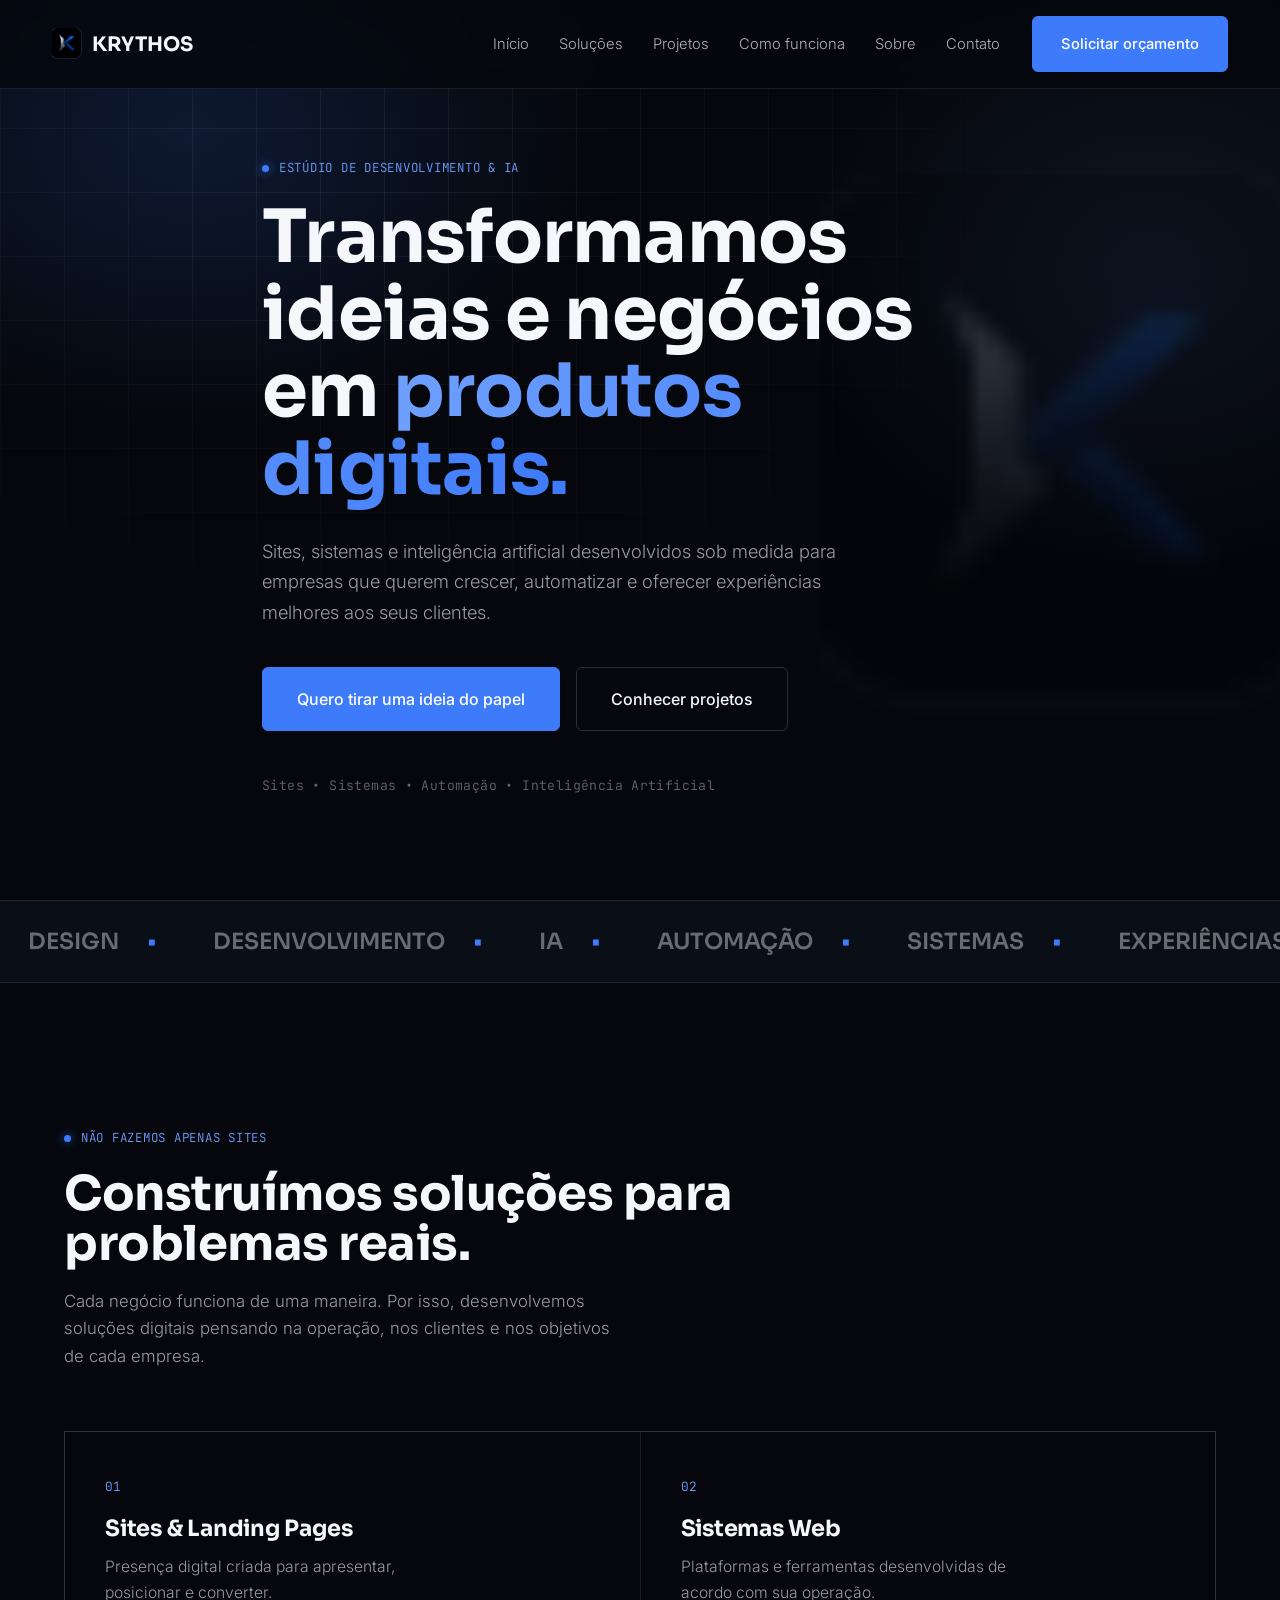
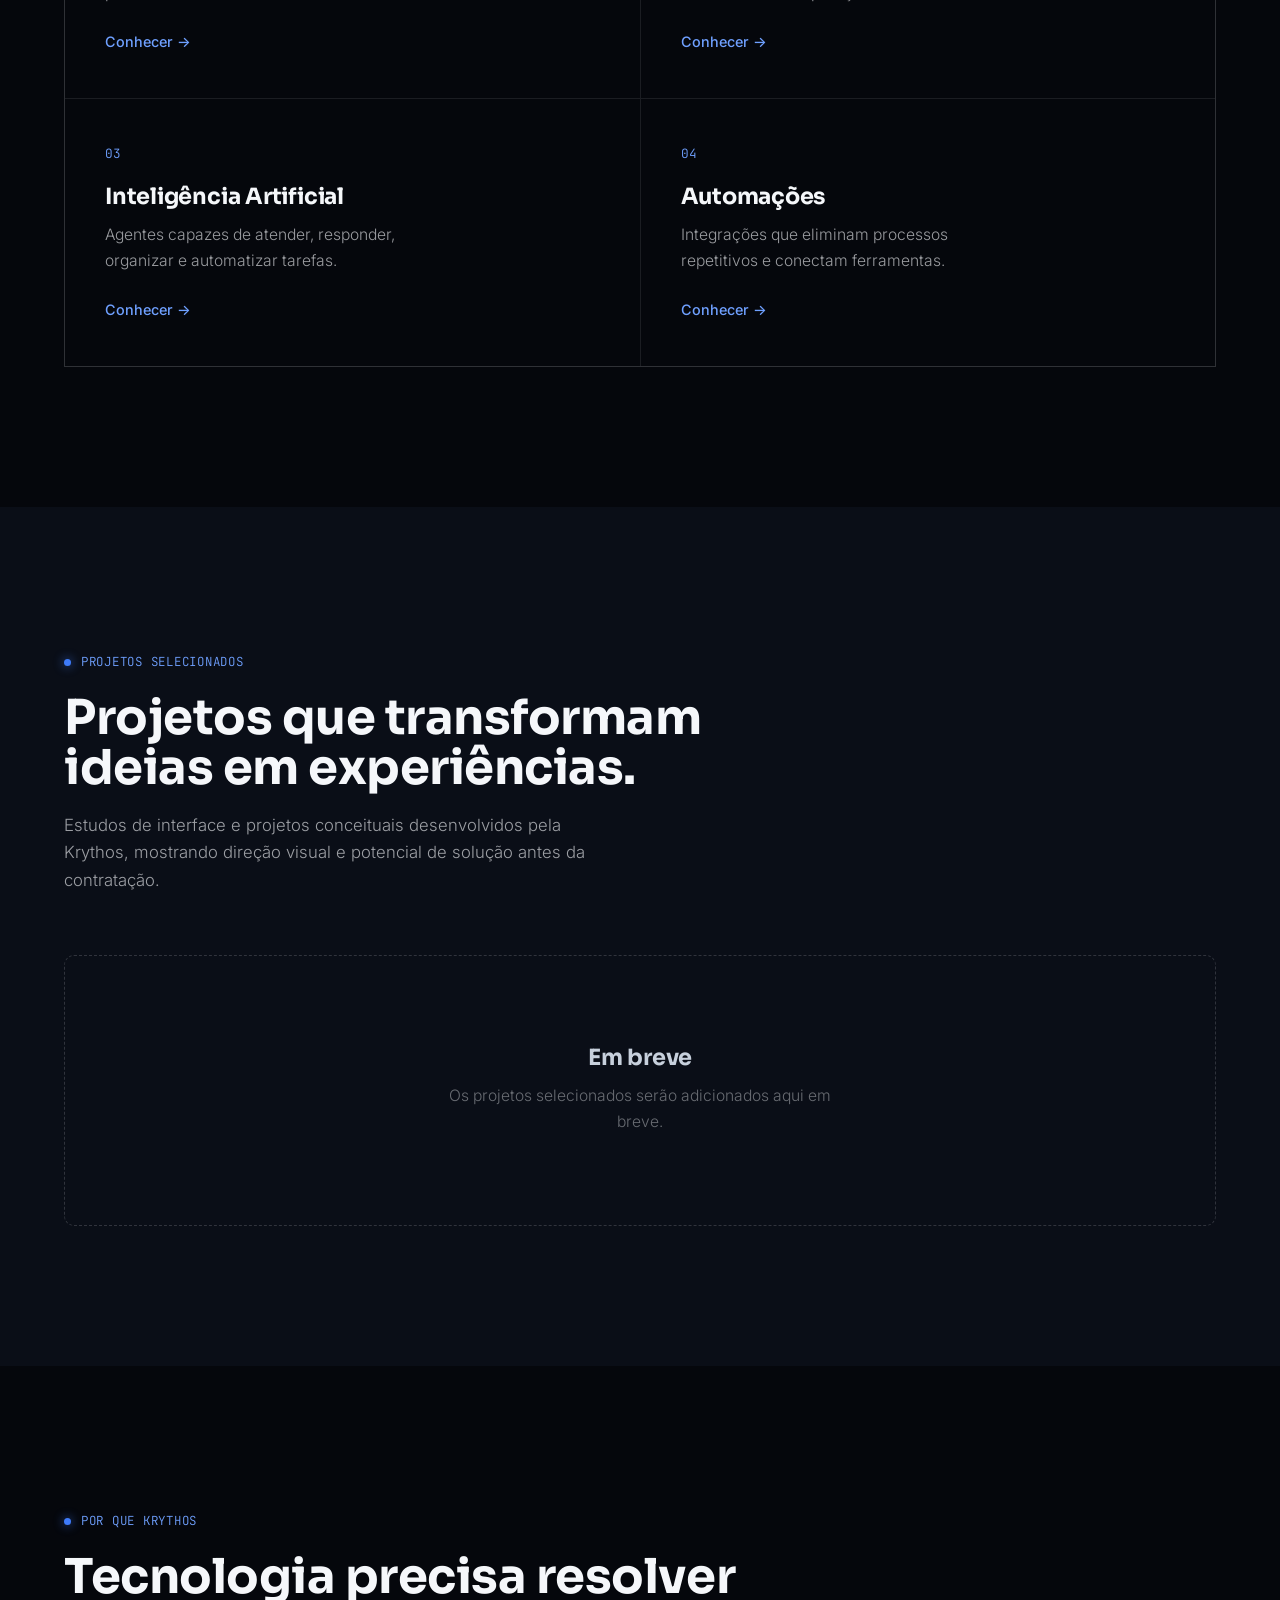
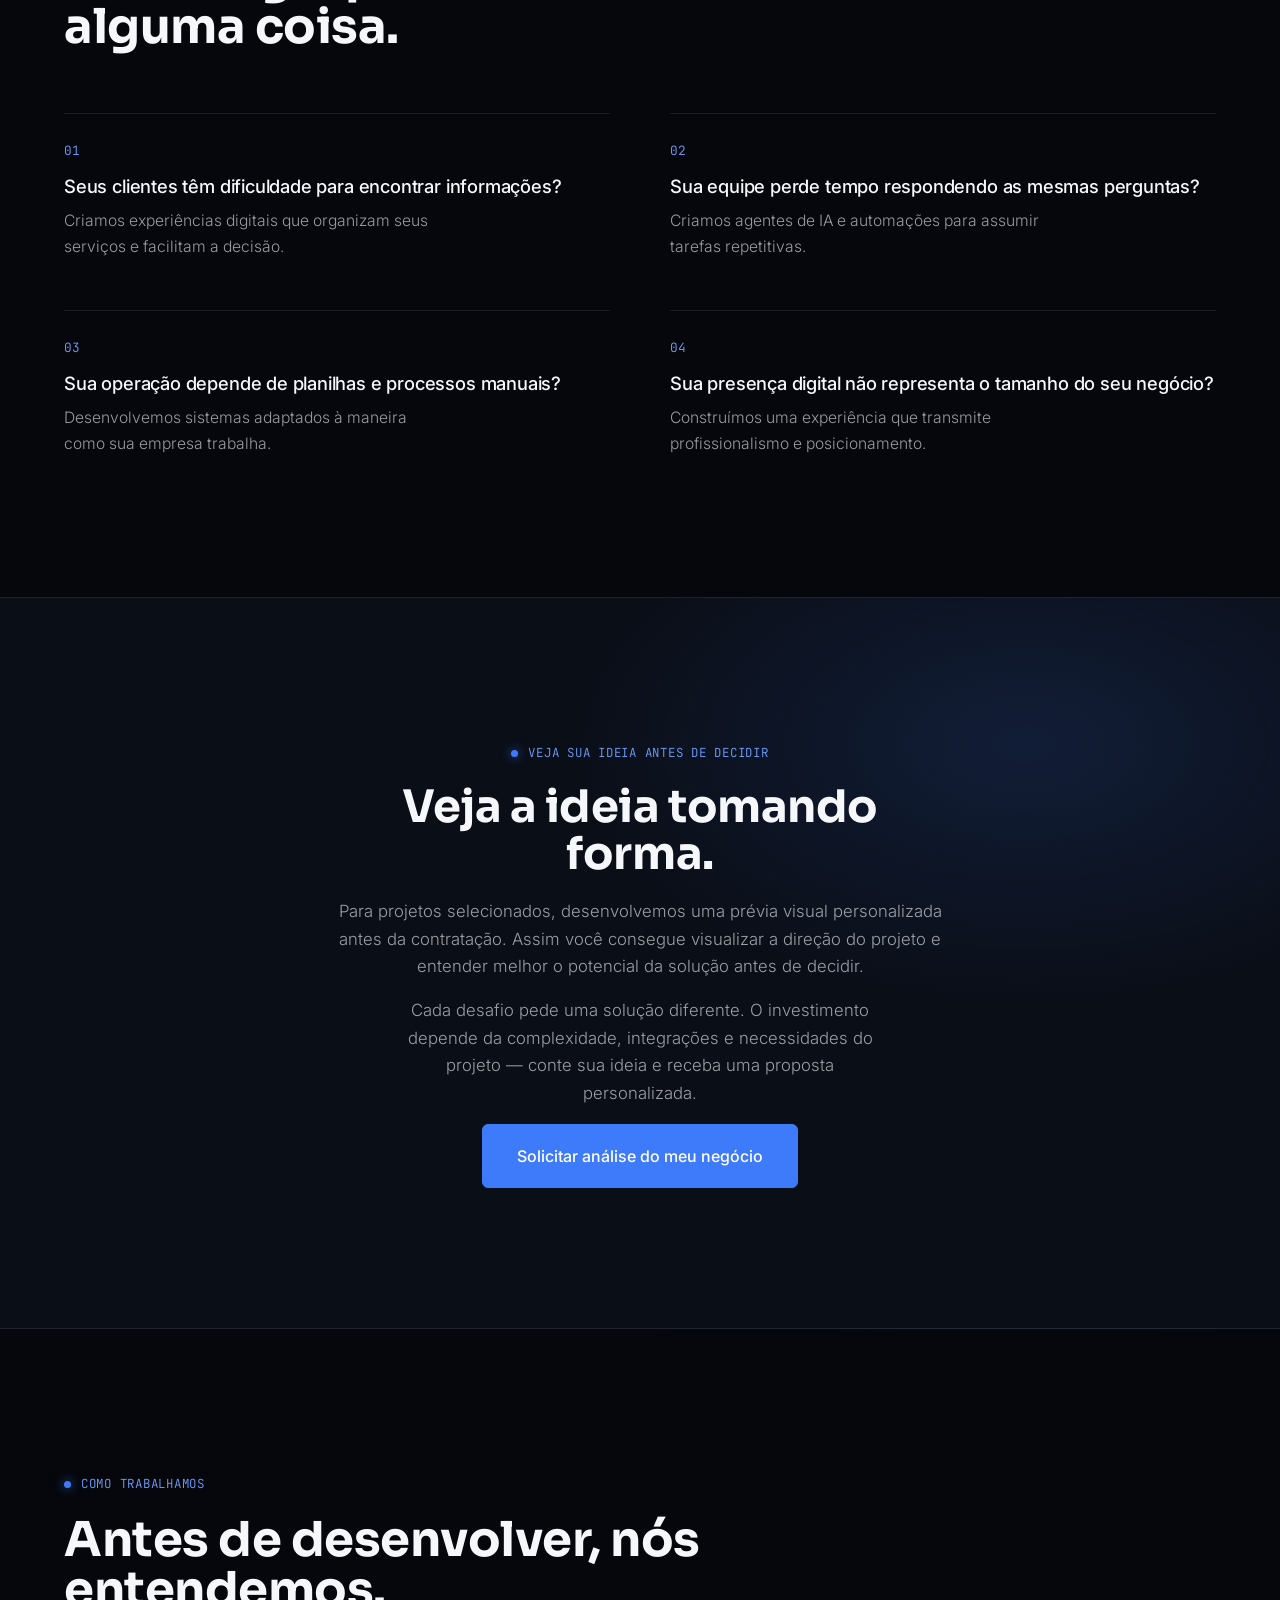
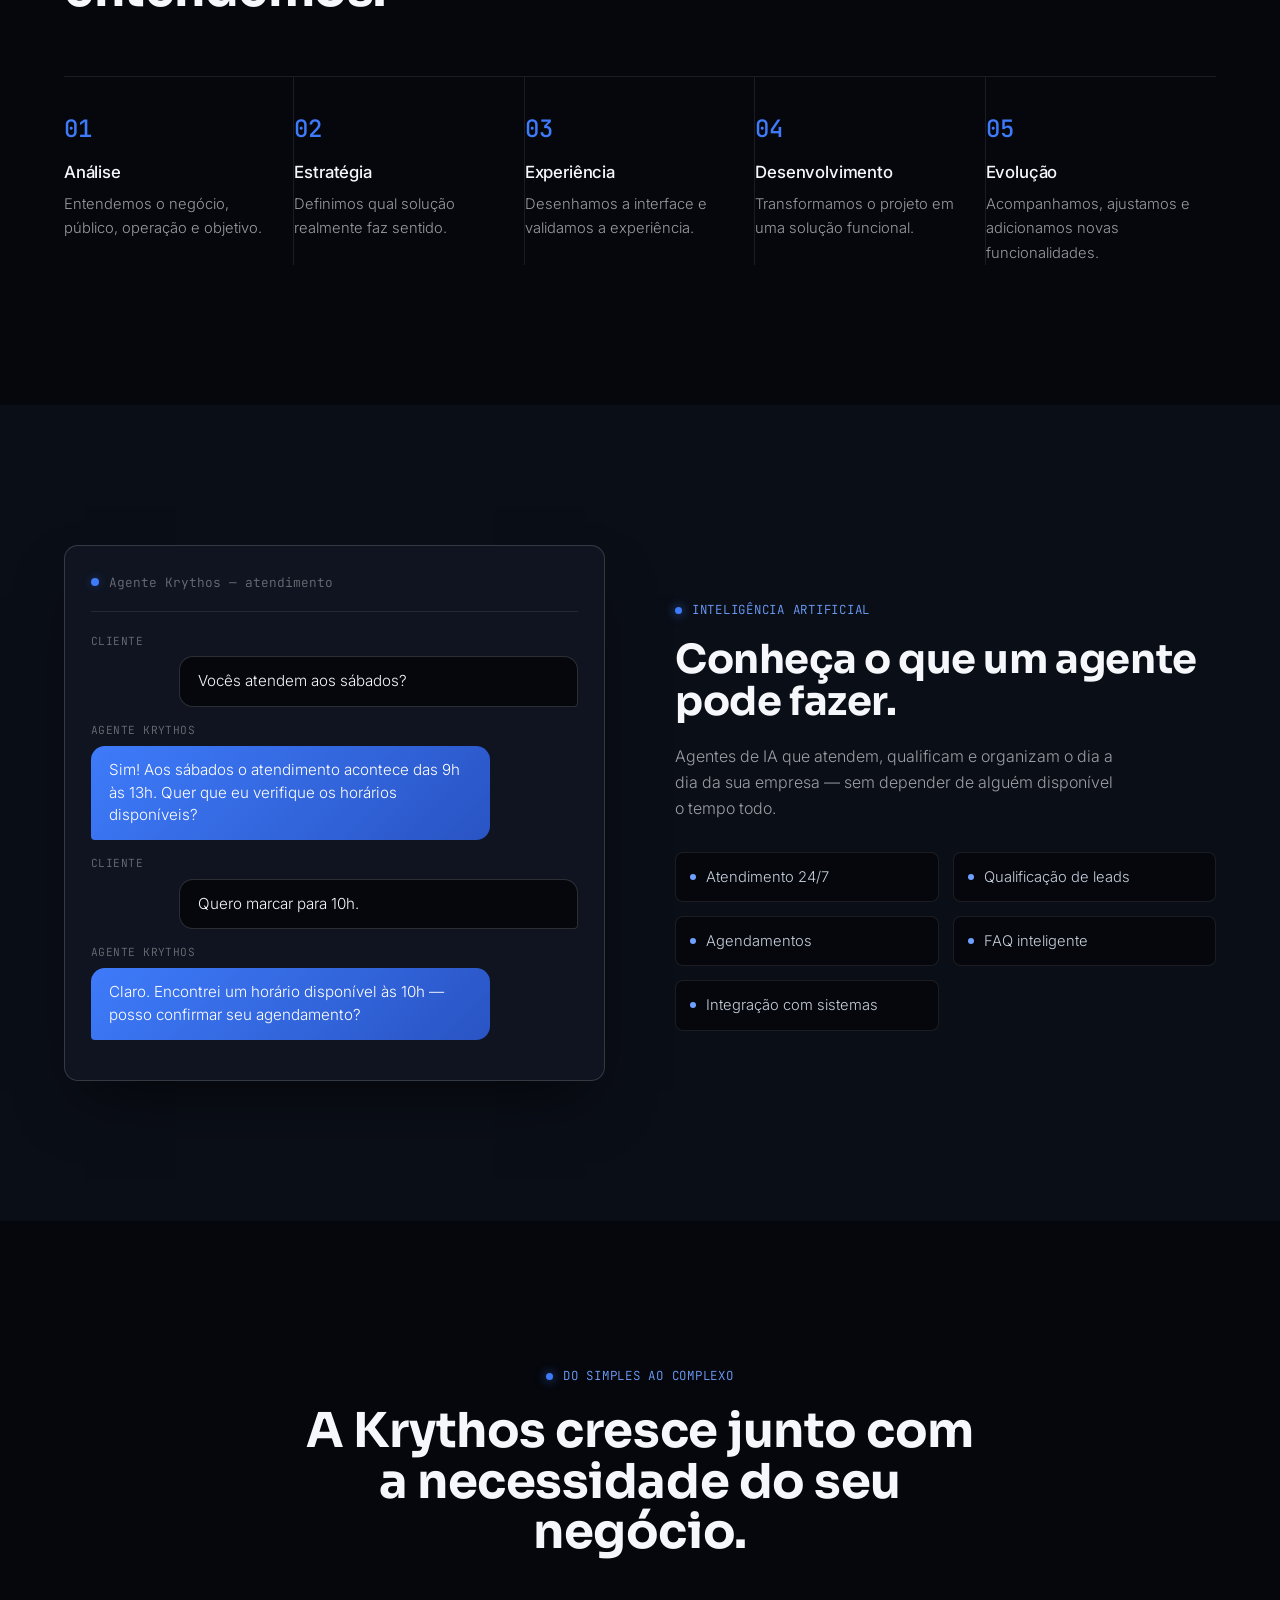
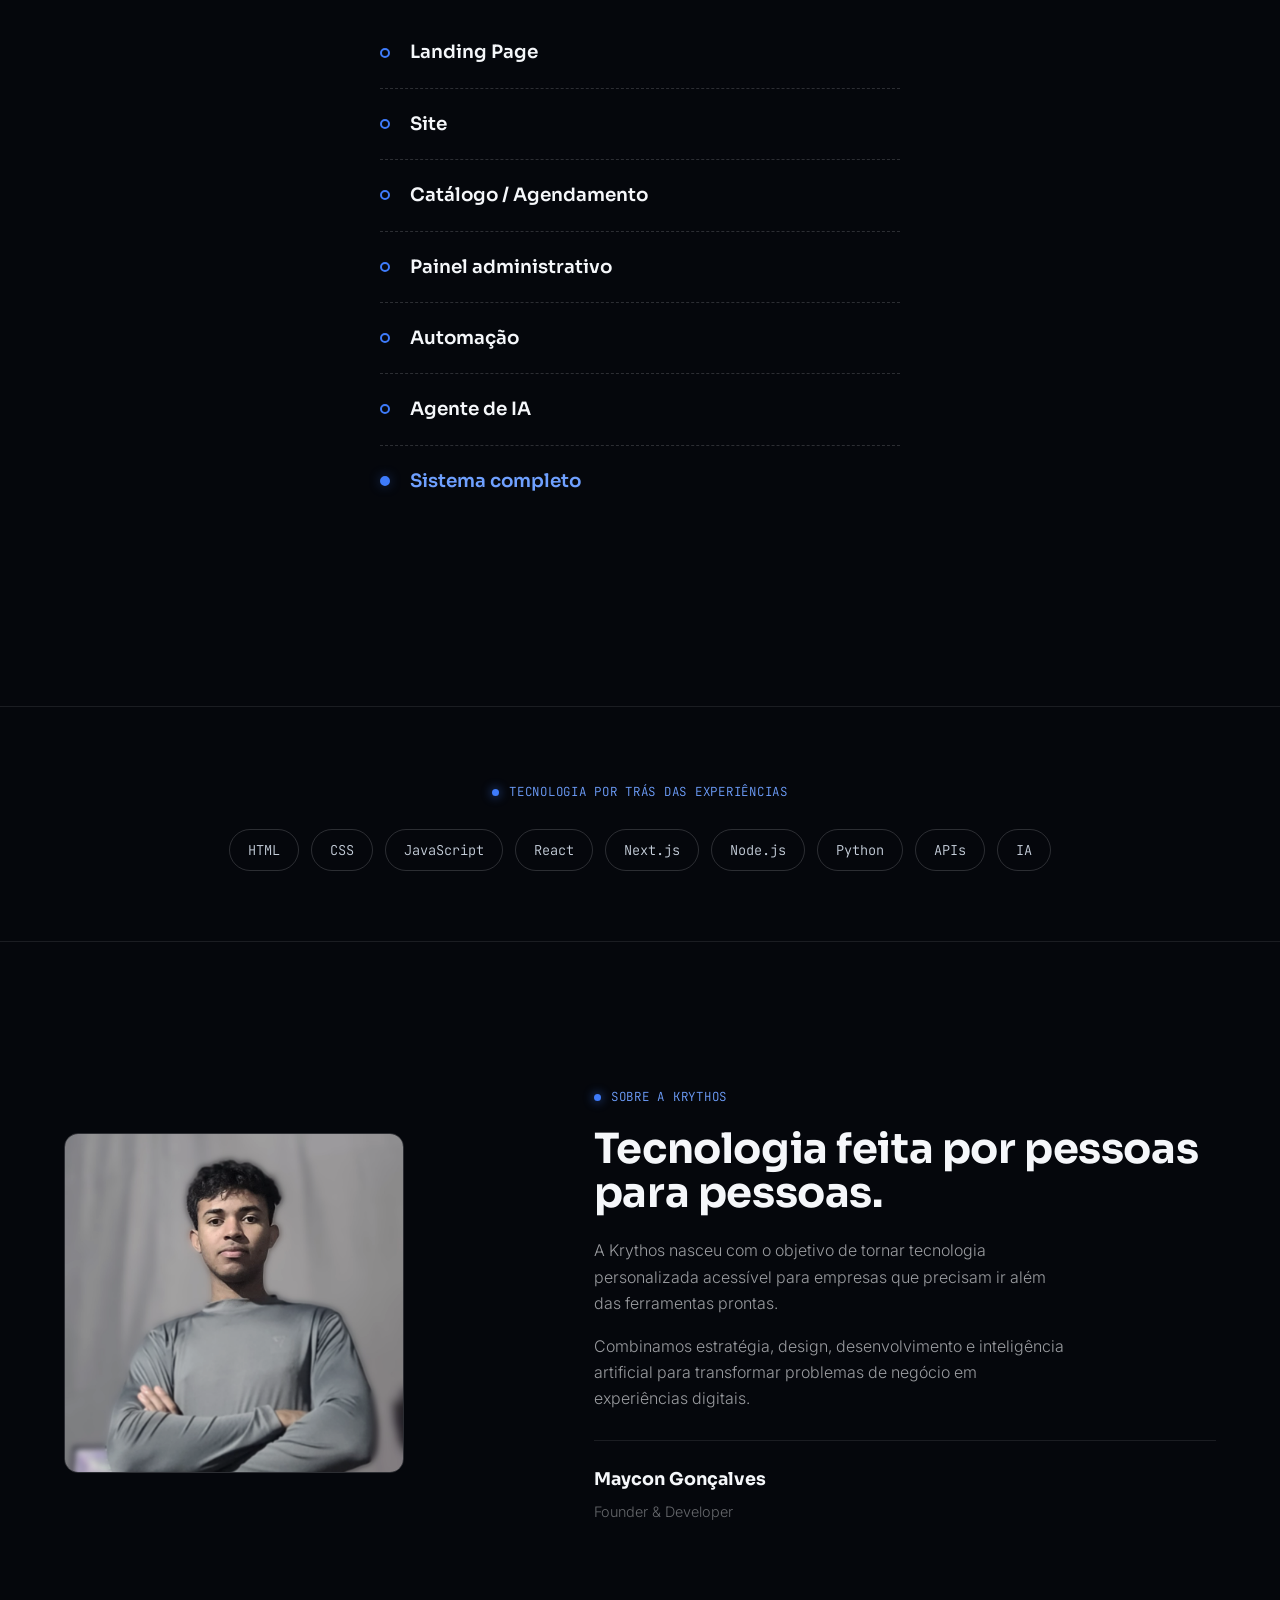
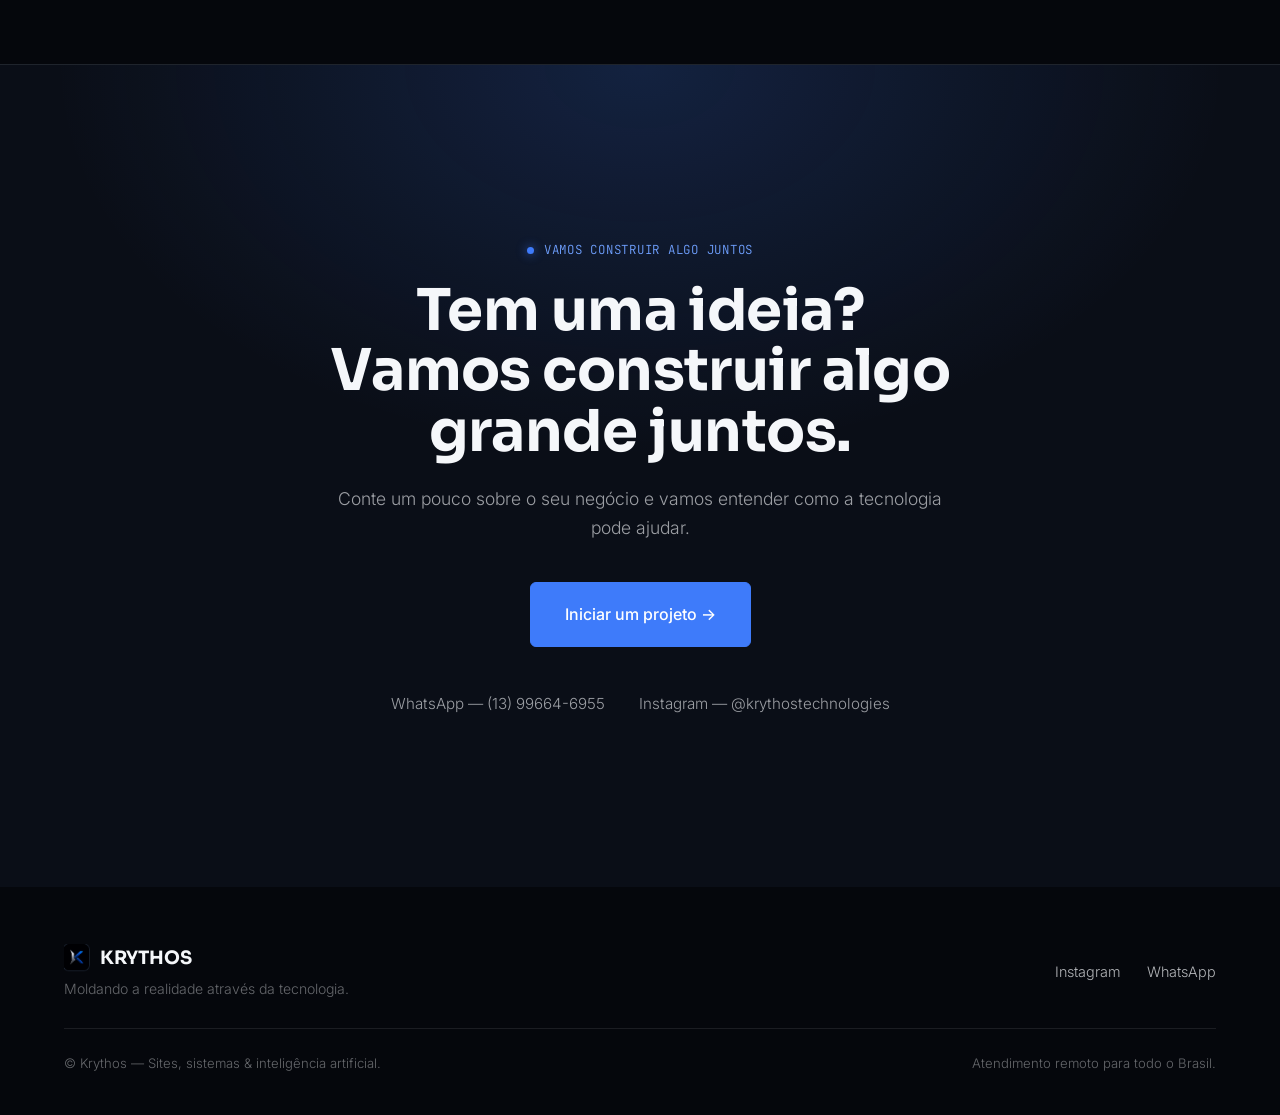
==== commit 787b4119: "nova aparencia" ====
--- a/index.html
+++ b/index.html
@@ -1,521 +1,1109 @@
 <!DOCTYPE html>
-<!--
-  KRYTHOS — Portfólio / site institucional
-  Self-contained: depende só de fontes Google (Space Grotesk + IBM Plex Sans) e de assets/krythos.png (logo).
-  Sem build, sem JS externo. Funciona aberto direto (file://) e publicado no GitHub Pages.
--->
 <html lang="pt-BR">
 <head>
-<meta charset="utf-8">
-<meta name="viewport" content="width=device-width, initial-scale=1">
-<title>Krythos | Sites, sistemas e agentes de IA sob medida</title>
-<meta name="description" content="A Krythos é um estúdio de desenvolvimento full-stack. Sites, sistemas e agentes de IA construídos com arquitetura pensada pra durar. Atendimento remoto para todo o Brasil.">
-<meta name="theme-color" content="#05070c">
+<meta charset="UTF-8">
+<meta name="viewport" content="width=device-width, initial-scale=1.0">
+<title>Krythos — Sites, Sistemas & Inteligência Artificial</title>
+<link rel="icon" href="assets/krythos-mark.png">
 <link rel="preconnect" href="https://fonts.googleapis.com">
 <link rel="preconnect" href="https://fonts.gstatic.com" crossorigin>
-<link href="https://fonts.googleapis.com/css2?family=Space+Grotesk:wght@500;600;700&family=IBM+Plex+Sans:wght@400;500;600;700&display=swap" rel="stylesheet">
-<link rel="icon" href="assets/icon.png" type="image/png">
+<link href="https://fonts.googleapis.com/css2?family=Sora:wght@400;500;600;700;800&family=Inter:wght@300;400;500;600&family=JetBrains+Mono:wght@400;500&display=swap" rel="stylesheet">
 <style>
+
   :root{
-    --bg:#05070c;
-    --surface:#0b0f18;
-    --surface-2:#10161f;
-    --border:#1c2532;
-    --border-soft:#161d28;
-    --chrome-1:#aeb9c4;
-    --chrome-2:#f1f5f8;
-    --blue:#2f7dff;
-    --blue-2:#6ab3ff;
-    --blue-deep:#0d3a86;
-    --text:#e7ecf2;
-    --text-muted:#8b96a6;
-    --text-faint:#5b6576;
-    --radius:16px;
-    --font-display:'Space Grotesk', sans-serif;
-    --font-body:'IBM Plex Sans', system-ui, sans-serif;
-  }
-  *{box-sizing:border-box;}
-  html{scroll-behavior:smooth;}
-  body{margin:0; background:var(--bg); color:var(--text); font-family:var(--font-body); overflow-x:hidden;}
-  a{color:inherit; text-decoration:none;}
-  img{display:block; max-width:100%;}
-  ::selection{background:#1c4a8f; color:#fff;}
-  h1,h2,h3{font-family:var(--font-display); margin:0; letter-spacing:-.01em;}
-
-  .wrap{max-width:1180px; margin:0 auto; padding-left:28px; padding-right:28px;}
-  .eyebrow{display:inline-flex; align-items:center; gap:9px; font-weight:600; font-size:12.5px; letter-spacing:.14em; text-transform:uppercase; color:var(--blue-2);}
-  .eyebrow::before{content:""; width:16px; height:1.5px; background:var(--blue); display:inline-block;}
-  .muted{color:var(--text-muted);}
-  .btn{display:inline-flex; align-items:center; gap:10px; font-weight:600; font-size:15.5px; padding:14px 24px; border-radius:11px; transition:transform .18s, box-shadow .18s, border-color .18s, background .18s;}
-  .btn-primary{background:linear-gradient(135deg,var(--blue),#1b5fe0); color:#fff; box-shadow:0 16px 32px -16px rgba(47,125,255,.65);}
-  .btn-primary:hover{transform:translateY(-2px); box-shadow:0 20px 40px -14px rgba(47,125,255,.8);}
-  .btn-ghost{background:transparent; color:var(--text); border:1.5px solid var(--border);}
-  .btn-ghost:hover{border-color:var(--blue); color:var(--blue-2);}
-  .btn-light{background:var(--chrome-2); color:#0a0e15;}
-  .btn-light:hover{transform:translateY(-2px);}
-
-  /* HEADER */
-  header{position:sticky; top:0; z-index:50; background:rgba(5,7,12,.82); backdrop-filter:blur(12px); border-bottom:1px solid var(--border-soft);}
-  header .bar{display:flex; align-items:center; justify-content:space-between; gap:20px; padding:14px 0;}
-  .brand{display:flex; align-items:center; gap:11px;}
-  .brand-mark{width:36px; height:36px; border-radius:9px; overflow:hidden; background:#000; flex:none; border:1px solid var(--border);}
-  .brand-mark img{width:100%; height:100%; object-fit:cover; object-position:center;}
-  .brand-name{font-family:var(--font-display); font-weight:700; font-size:19px; letter-spacing:.04em; color:var(--chrome-2);}
-  nav{display:flex; align-items:center; gap:28px;}
-  nav a.navlink{font-weight:500; font-size:14.5px; color:var(--text-muted);}
-  nav a.navlink:hover{color:var(--text);}
-  @media (max-width:820px){ nav a.navlink{display:none;} }
-
-  /* HERO */
-  .hero{position:relative; background:
-      radial-gradient(60% 50% at 82% 8%, rgba(47,125,255,.16), transparent 60%),
-      linear-gradient(180deg,#05070c 0%,#070a12 100%);
-      overflow:hidden;}
-  .hero::before{content:""; position:absolute; inset:0; opacity:.5; pointer-events:none;
-    background-image: repeating-linear-gradient(115deg, rgba(255,255,255,.025) 0 1px, transparent 1px 84px);}
-  .hero-grid{display:grid; grid-template-columns:1.05fr .95fr; gap:60px; align-items:center; padding:84px 0 92px;}
-  .h1-hero{font-weight:700; font-size:52px; line-height:1.08; color:var(--chrome-2);}
-  .h1-hero .hl{background:linear-gradient(90deg,var(--blue-2),var(--blue)); -webkit-background-clip:text; background-clip:text; color:transparent;}
-  .hero-sub{font-size:17.5px; line-height:1.65; color:var(--text-muted); max-width:520px; margin-top:22px;}
-  .hero-ctas{display:flex; flex-wrap:wrap; gap:14px; margin-top:32px;}
-  .trust-row{display:flex; flex-wrap:wrap; gap:20px 30px; margin-top:36px;}
-  .trust-row div{display:flex; align-items:center; gap:9px; font-weight:500; font-size:14px; color:#a7b2c0;}
-  .trust-row span.dot{width:6px; height:6px; border-radius:50%; background:var(--blue-2); flex:none;}
-
-  .hero-art{position:relative; display:flex; justify-content:center;}
-  .glow-ring{position:absolute; inset:-10%; background:radial-gradient(55% 55% at 55% 45%, rgba(47,125,255,.28), transparent 70%); filter:blur(10px); animation:pulse 5s ease-in-out infinite;}
-  @keyframes pulse{0%,100%{opacity:.55;} 50%{opacity:1;}}
-  @keyframes floatY{0%,100%{transform:translateY(0);} 50%{transform:translateY(-12px);}}
-  .art-frame{position:relative; width:min(400px,92vw); border-radius:22px; padding:2px; background:linear-gradient(160deg,rgba(106,179,255,.55),rgba(47,125,255,.05) 40%,rgba(255,255,255,.08)); animation:floatY 6.5s ease-in-out infinite;}
-  .art-frame-inner{border-radius:20px; overflow:hidden; background:#000;}
-  .art-frame img{width:100%; height:auto;}
-
-  /* PILLARS */
-  .pillars{border-top:1px solid var(--border-soft); border-bottom:1px solid var(--border-soft); background:var(--surface);}
-  .pillars-row{display:grid; grid-template-columns:repeat(5,1fr); padding:30px 0;}
-  .pillar{display:flex; flex-direction:column; align-items:center; text-align:center; gap:10px; padding:0 14px; border-left:1px solid var(--border-soft);}
-  .pillar:first-child{border-left:none;}
-  .pillar svg{color:var(--blue-2);}
-  .pillar span{font-size:12.5px; font-weight:600; letter-spacing:.03em; color:#c3cad4; line-height:1.4;}
-  @media (max-width:900px){
-    .pillars-row{grid-template-columns:repeat(2,1fr); gap:26px 0;}
-    .pillar{border-left:none; padding:0 8px;}
-  }
-
-  /* SECTION GENERIC */
-  section.sec{padding:96px 0;}
-  .sec-head{max-width:600px;}
-  .h2-big{font-weight:700; font-size:36px; line-height:1.12; color:var(--chrome-2); margin-top:14px;}
-  .sec-lede{font-size:16px; line-height:1.6; color:var(--text-muted); margin-top:14px;}
-
-  /* SERVICES */
-  .svc-grid{display:grid; grid-template-columns:repeat(3,1fr); gap:22px; margin-top:48px;}
-  .card{background:var(--surface); border:1px solid var(--border); border-radius:var(--radius); padding:30px; transition:transform .2s, border-color .2s, box-shadow .2s;}
-  .card:hover{transform:translateY(-4px); border-color:#2a3648; box-shadow:0 30px 60px -34px rgba(47,125,255,.35);}
-  .icon-box{width:50px; height:50px; border-radius:12px; background:var(--surface-2); border:1px solid var(--border); display:flex; align-items:center; justify-content:center; margin-bottom:22px; color:var(--blue-2);}
-  .card h3{font-size:20px; font-weight:600; color:var(--chrome-2); margin-bottom:9px;}
-  .card p{margin:0; font-size:15px; line-height:1.6; color:var(--text-muted);}
-
-  /* PACOTES */
-  .pkg-grid{display:grid; grid-template-columns:repeat(4,1fr); gap:22px; margin-top:48px; align-items:stretch;}
-  .pkg-card{position:relative; background:var(--surface); border:1px solid var(--border); border-radius:var(--radius); padding:32px 28px; display:flex; flex-direction:column; transition:transform .2s, border-color .2s, box-shadow .2s;}
-  .pkg-card:hover{transform:translateY(-4px); border-color:#2a3648;}
-  .pkg-card.featured{border-color:var(--blue); background:linear-gradient(180deg, rgba(47,125,255,.09), var(--surface) 40%); box-shadow:0 30px 60px -30px rgba(47,125,255,.5);}
-  .pkg-badge{position:absolute; top:-13px; left:28px; background:linear-gradient(135deg,var(--blue),#1b5fe0); color:#fff; font-size:11.5px; font-weight:700; letter-spacing:.06em; text-transform:uppercase; padding:6px 14px; border-radius:999px;}
-  .pkg-tier{font-size:12.5px; font-weight:700; letter-spacing:.1em; text-transform:uppercase; color:var(--blue-2);}
-  .pkg-card h3{font-size:22px; font-weight:600; color:var(--chrome-2); margin:8px 0 6px;}
-  .pkg-price{font-family:var(--font-display); font-weight:700; font-size:19px; color:var(--blue-2); margin:0 0 4px;}
-  .pkg-price small{display:block; font-family:var(--font-body); font-weight:500; font-size:12.5px; color:var(--text-faint); margin-top:3px;}
-  .pkg-card .pkg-desc{font-size:14.5px; line-height:1.55; color:var(--text-muted); margin:0 0 22px;}
-  .pkg-list{list-style:none; margin:0 0 26px; padding:0; display:flex; flex-direction:column; gap:12px; flex:1;}
-  .pkg-list li{display:flex; align-items:flex-start; gap:10px; font-size:14.5px; line-height:1.5; color:#c3cad4;}
-  .pkg-list li svg{flex:none; margin-top:2px; color:var(--blue-2);}
-  .pkg-card .btn{justify-content:center; width:100%;}
-
-  /* PROCESS */
-  .steps-grid{display:grid; grid-template-columns:repeat(3,1fr); gap:26px; margin-top:48px;}
-  .step-num{width:42px; height:42px; border-radius:11px; background:linear-gradient(135deg,var(--blue),var(--blue-deep)); color:#fff; display:flex; align-items:center; justify-content:center; font-family:var(--font-display); font-weight:700; font-size:18px; margin-bottom:20px;}
-  .steps-grid h3{font-size:19px; font-weight:600; color:var(--chrome-2); margin-bottom:8px;}
-  .steps-grid p{margin:0; font-size:15px; line-height:1.6; color:var(--text-muted);}
-
-  /* ABOUT */
-  .about{background:var(--surface); border-top:1px solid var(--border-soft); border-bottom:1px solid var(--border-soft);}
-  .about-grid{display:grid; grid-template-columns:.85fr 1.15fr; gap:56px; align-items:center;}
-  .about-mark{width:100%; aspect-ratio:1/1; border-radius:20px; overflow:hidden; border:1px solid var(--border); background:#000;}
-  .about-mark img{width:100%; height:100%; object-fit:cover;}
-  .about-grid p{font-size:16.5px; line-height:1.7; color:var(--text-muted); margin:18px 0 0;}
-  @media (max-width:900px){ .about-grid{grid-template-columns:1fr;} .about-mark{max-width:340px; margin:0 auto;} }
-
-  /* CTA FINAL */
-  .cta-final{background:radial-gradient(70% 100% at 50% 0%, rgba(47,125,255,.16), transparent 65%), var(--bg); text-align:center; border-top:1px solid var(--border-soft);}
-  .cta-final .wrap{max-width:720px;}
-  .cta-final h2{font-weight:700; font-size:38px; line-height:1.12; color:var(--chrome-2);}
-  .cta-final p{font-size:17px; line-height:1.6; color:var(--text-muted); margin:18px 0 0;}
-  .cta-final .btn{margin-top:30px;}
-
-  /* FOOTER */
-  footer{background:#04050a; color:var(--text-muted); border-top:1px solid var(--border-soft);}
-  .foot-top{display:flex; flex-wrap:wrap; gap:36px; justify-content:space-between; padding:52px 0 34px;}
-  .foot-brand{max-width:320px;}
-  .foot-brand .brand-name{color:var(--chrome-2);}
-  .foot-brand p{margin:12px 0 0; font-size:14px; line-height:1.6;}
-  .foot-cols{display:flex; gap:48px; flex-wrap:wrap;}
-  .foot-col{display:flex; flex-direction:column; gap:10px;}
-  .foot-col span.lbl{font-size:11.5px; font-weight:700; letter-spacing:.1em; text-transform:uppercase; color:var(--text-faint);}
-  .foot-col a{font-size:14px;}
-  .foot-col a:hover{color:#fff;}
-  .foot-bottom{border-top:1px solid var(--border-soft); padding:16px 0; font-size:12.5px; color:var(--text-faint);}
-
-  .hv-wa{background:#25d366; color:#04150e;}
-  .float-wa{position:fixed; right:22px; bottom:22px; z-index:60; display:inline-flex; align-items:center; gap:10px; font-weight:700; font-size:14.5px; padding:13px 20px; border-radius:999px; box-shadow:0 16px 34px -10px rgba(37,211,102,.55); transition:transform .2s;}
-  .float-wa:hover{transform:translateY(-2px);}
-
-  @media (max-width:1080px){
-    .pkg-grid{grid-template-columns:repeat(2,1fr);}
-  }
-  @media (max-width:900px){
-    .hero-grid{grid-template-columns:1fr; gap:48px; padding:56px 0 68px;}
-    .h1-hero{font-size:38px;}
-    .h2-big{font-size:29px;}
-    .svc-grid, .steps-grid{grid-template-columns:1fr;}
-    .pkg-grid{grid-template-columns:1fr;}
-    section.sec{padding:68px 0;}
-  }
-  @media (max-width:480px){
-    .h1-hero{font-size:32px;}
-    .cta-final h2{font-size:28px;}
+    --bg: #05070c;
+    --bg-2: #0a0e17;
+    --bg-3: #0f1420;
+    --line: rgba(245,247,250,0.09);
+    --line-2: rgba(245,247,250,0.16);
+    --ink: #F5F7FA;
+    --muted: rgba(245,247,250,0.62);
+    --muted-2: rgba(245,247,250,0.4);
+    --blue: #3E7BFA;
+    --blue-2: #6FA0FF;
+    --blue-glow: rgba(62,123,250,0.35);
+    --silver: #C7D0DC;
+    --display: 'Sora', sans-serif;
+    --corpo: 'Inter', sans-serif;
+    --mono: 'JetBrains Mono', monospace;
+  }
+
+  *{ margin:0; padding:0; box-sizing:border-box; }
+
+  html{ scroll-behavior:smooth; }
+  html, body{ max-width:100%; overflow-x:hidden; background:var(--bg); }
+
+  body{
+    color:var(--ink);
+    font-family:var(--corpo);
+    font-weight:300;
+    line-height:1.65;
+    -webkit-font-smoothing:antialiased;
+  }
+
+  img{ display:block; max-width:100%; height:auto; }
+  a{ color:inherit; text-decoration:none; }
+  :focus-visible{ outline:2px solid var(--blue); outline-offset:3px; }
+  ::selection{ background:var(--blue); color:#fff; }
+
+  .wrap{ max-width:1240px; margin:0 auto; padding:0 32px; }
+
+  h1,h2,h3{
+    font-family:var(--display);
+    font-weight:700;
+    letter-spacing:-0.01em;
+    line-height:1.05;
+  }
+
+  section{ position:relative; }
+
+  .eyebrow{
+    display:inline-flex;
+    align-items:center;
+    gap:10px;
+    font-family:var(--mono);
+    font-size:0.78rem;
+    letter-spacing:0.06em;
+    text-transform:uppercase;
+    color:var(--blue-2);
+    margin-bottom:20px;
+  }
+  .eyebrow::before{
+    content:'';
+    width:7px; height:7px;
+    border-radius:50%;
+    background:var(--blue);
+    box-shadow:0 0 10px 2px var(--blue-glow);
+  }
+
+  .section-head{
+    max-width:680px;
+    margin-bottom:60px;
+  }
+  .section-head h2{
+    font-size:clamp(2rem, 4vw, 3rem);
+    margin-bottom:18px;
+  }
+  .section-head p{
+    color:var(--muted);
+    font-size:1.05rem;
+    max-width:560px;
+  }
+
+  /* ---------- Buttons ---------- */
+
+  .btn{
+    display:inline-flex;
+    align-items:center;
+    justify-content:center;
+    gap:8px;
+    max-width:100%;
+    padding:15px 28px;
+    font-family:var(--corpo);
+    font-weight:500;
+    font-size:0.92rem;
+    border:1px solid var(--blue);
+    background:var(--blue);
+    color:#fff;
+    cursor:pointer;
+    border-radius:6px;
+    transition:background 0.2s ease, border-color 0.2s ease, transform 0.15s ease, box-shadow 0.2s ease;
+    white-space:normal;
+    text-align:center;
+  }
+  .btn:hover{ background:#2f65e0; border-color:#2f65e0; box-shadow:0 0 26px var(--blue-glow); }
+  .btn:active{ transform:scale(0.98); }
+
+  .btn-outline{
+    background:transparent;
+    border:1px solid var(--line-2);
+    color:var(--ink);
+  }
+  .btn-outline:hover{
+    border-color:var(--silver);
+    background:rgba(245,247,250,0.04);
+    box-shadow:none;
+  }
+
+  .btn-lg{ padding:18px 34px; font-size:1rem; }
+
+  /* ---------- Header ---------- */
+
+  header{
+    position:fixed;
+    top:0; left:0; right:0;
+    z-index:100;
+    background:rgba(5,7,12,0.75);
+    backdrop-filter:blur(10px);
+    border-bottom:1px solid var(--line);
+  }
+
+  .header-inner{
+    display:flex;
+    align-items:center;
+    justify-content:space-between;
+    padding:16px 32px;
+    max-width:1240px;
+    margin:0 auto;
+  }
+
+  .logo{
+    display:flex;
+    align-items:center;
+    gap:10px;
+    font-family:var(--display);
+    font-weight:700;
+    font-size:1.25rem;
+    letter-spacing:0.01em;
+  }
+  .logo img{ width:30px; height:auto; }
+
+  nav{ display:flex; align-items:center; gap:32px; }
+
+  .nav-links{ display:flex; gap:30px; font-size:0.92rem; }
+  .nav-links a{ opacity:0.72; transition:opacity 0.2s ease; }
+  .nav-links a:hover{ opacity:1; }
+
+  .menu-toggle{
+    display:none;
+    background:none;
+    border:none;
+    color:var(--ink);
+    font-size:1.5rem;
+    line-height:1;
+    cursor:pointer;
+    padding:4px;
+  }
+
+  .mobile-nav{
+    position:fixed;
+    top:0; left:0; right:0; bottom:0;
+    height:100dvh;
+    width:100%;
+    background:var(--bg);
+    z-index:999;
+    display:flex;
+    flex-direction:column;
+    justify-content:center;
+    gap:16px;
+    padding:90px 32px 32px;
+    overflow-y:auto;
+    transform:translateY(-100%);
+    opacity:0;
+    visibility:hidden;
+    transition:transform 0.35s ease, opacity 0.35s ease, visibility 0.35s;
+  }
+  .mobile-nav.open{ transform:translateY(0); opacity:1; visibility:visible; }
+  .mobile-nav a{ font-family:var(--display); font-weight:600; font-size:1.5rem; }
+  .mobile-nav .btn{ align-self:flex-start; margin-top:14px; }
+  .mobile-nav-close{
+    position:absolute; top:24px; right:24px;
+    background:none; border:none; color:var(--ink);
+    font-size:1.6rem; line-height:1; cursor:pointer; padding:8px;
+  }
+  body.nav-open{ overflow:hidden; }
+
+  /* ---------- Hero ---------- */
+
+  .hero{
+    min-height:100vh;
+    display:flex;
+    align-items:center;
+    padding:150px 32px 100px;
+    position:relative;
+    overflow:hidden;
+    background:
+      radial-gradient(ellipse 700px 500px at 15% 15%, rgba(62,123,250,0.16), transparent 60%),
+      radial-gradient(ellipse 600px 500px at 90% 30%, rgba(111,160,255,0.10), transparent 60%),
+      var(--bg);
+  }
+
+  .hero-grid{
+    position:absolute;
+    inset:0;
+    background-image:
+      linear-gradient(var(--line) 1px, transparent 1px),
+      linear-gradient(90deg, var(--line) 1px, transparent 1px);
+    background-size:64px 64px;
+    -webkit-mask-image:radial-gradient(ellipse 900px 600px at 30% 20%, #000 10%, transparent 75%);
+    mask-image:radial-gradient(ellipse 900px 600px at 30% 20%, #000 10%, transparent 75%);
+    opacity:0.7;
+  }
+
+  .hero-mark{
+    position:absolute;
+    right:-60px;
+    top:50%;
+    transform:translateY(-50%);
+    width:520px;
+    opacity:0.14;
+    filter:blur(0.5px);
+    pointer-events:none;
+  }
+
+  .hero-inner{
+    position:relative;
+    z-index:1;
+    max-width:820px;
+    margin:0 auto;
+    width:100%;
+    padding:0 32px;
+  }
+
+  .hero h1{
+    font-size:clamp(2.6rem, 6vw, 4.6rem);
+    margin-bottom:28px;
+  }
+  .hero h1 .accent{
+    background:linear-gradient(90deg, var(--blue-2), var(--blue));
+    -webkit-background-clip:text;
+    background-clip:text;
+    color:transparent;
+  }
+
+  .hero p{
+    font-size:1.15rem;
+    color:var(--muted);
+    max-width:600px;
+    margin-bottom:40px;
+  }
+
+  .hero-ctas{ display:flex; gap:16px; flex-wrap:wrap; margin-bottom:44px; }
+
+  .hero-tags{
+    font-family:var(--mono);
+    font-size:0.82rem;
+    letter-spacing:0.03em;
+    color:var(--muted-2);
+  }
+
+  /* ---------- Marquee ---------- */
+
+  .marquee-band{
+    border-top:1px solid var(--line);
+    border-bottom:1px solid var(--line);
+    background:var(--bg-2);
+    overflow:hidden;
+    padding:22px 0;
+  }
+  .marquee-track{
+    display:flex;
+    width:max-content;
+    animation:scroll-left 28s linear infinite;
+  }
+  .marquee-track span{
+    font-family:var(--display);
+    font-weight:600;
+    font-size:1.4rem;
+    color:var(--muted-2);
+    white-space:nowrap;
+    padding:0 28px;
+    display:flex;
+    align-items:center;
+    gap:28px;
+  }
+  .marquee-track span::after{
+    content:'•';
+    color:var(--blue);
+  }
+  @keyframes scroll-left{
+    from{ transform:translateX(0); }
+    to{ transform:translateX(-50%); }
   }
   @media (prefers-reduced-motion: reduce){
-    html{scroll-behavior:auto;}
-    *{animation:none !important;}
-    .card, .pf-card, .btn, .float-wa{transition:none !important;}
-  }
+    .marquee-track{ animation:none; }
+  }
+
+  /* ---------- Soluções ---------- */
+
+  .solucoes{ padding:140px 32px; }
+
+  .solucoes-grid{
+    display:grid;
+    grid-template-columns:repeat(2, 1fr);
+    gap:1px;
+    background:var(--line);
+    border:1px solid var(--line);
+  }
+
+  .solucao-card{
+    background:var(--bg);
+    padding:44px 40px;
+    transition:background 0.25s ease;
+  }
+  .solucao-card:hover{ background:var(--bg-3); }
+
+  .solucao-num{
+    font-family:var(--mono);
+    font-size:0.8rem;
+    color:var(--blue-2);
+    display:block;
+    margin-bottom:20px;
+  }
+
+  .solucao-card h3{
+    font-size:1.4rem;
+    margin-bottom:14px;
+  }
+
+  .solucao-card p{
+    color:var(--muted);
+    font-size:0.98rem;
+    max-width:340px;
+    margin-bottom:22px;
+  }
+
+  .solucao-link{
+    font-size:0.9rem;
+    font-weight:500;
+    color:var(--blue-2);
+    display:inline-flex;
+    align-items:center;
+    gap:6px;
+    transition:gap 0.2s ease;
+  }
+  .solucao-link:hover{ gap:10px; }
+
+  /* ---------- Projetos (vazio por enquanto) ---------- */
+
+  .projetos{ padding:140px 32px; background:var(--bg-2); }
+
+  .projetos-empty{
+    border:1px dashed var(--line-2);
+    border-radius:10px;
+    padding:90px 40px;
+    text-align:center;
+  }
+  .projetos-empty h3{
+    font-family:var(--display);
+    font-size:1.4rem;
+    margin-bottom:14px;
+    color:var(--silver);
+  }
+  .projetos-empty p{
+    color:var(--muted-2);
+    max-width:420px;
+    margin:0 auto;
+    font-size:0.98rem;
+  }
+
+  /* ---------- Problemas ---------- */
+
+  .problemas{ padding:140px 32px; }
+
+  .problemas-grid{
+    display:grid;
+    grid-template-columns:1fr 1fr;
+    gap:50px 60px;
+  }
+
+  .problema-item{ border-top:1px solid var(--line); padding-top:26px; }
+  .problema-num{
+    font-family:var(--mono);
+    font-size:0.8rem;
+    color:var(--blue-2);
+    display:block;
+    margin-bottom:16px;
+  }
+  .problema-item h3{
+    font-family:var(--corpo);
+    font-weight:500;
+    font-size:1.15rem;
+    margin-bottom:12px;
+    color:var(--ink);
+  }
+  .problema-item p{ color:var(--muted); font-size:0.98rem; max-width:380px; }
+
+  /* ---------- Prévia CTA ---------- */
+
+  .previa{
+    padding:140px 32px;
+    background:
+      radial-gradient(ellipse 700px 400px at 80% 20%, rgba(62,123,250,0.14), transparent 65%),
+      var(--bg-2);
+    border-top:1px solid var(--line);
+    border-bottom:1px solid var(--line);
+    text-align:center;
+  }
+  .previa .wrap{ max-width:680px; }
+  .previa h2{ font-size:clamp(2rem, 4vw, 2.8rem); margin-bottom:20px; }
+  .previa p{ color:var(--muted); font-size:1.05rem; margin-bottom:16px; }
+  .previa-note{
+    color:var(--muted-2);
+    font-size:0.92rem;
+    max-width:480px;
+    margin:0 auto 34px;
+  }
+
+  /* ---------- Como trabalhamos ---------- */
+
+  .processo{ padding:140px 32px; }
+
+  .processo-grid{
+    display:grid;
+    grid-template-columns:repeat(5, 1fr);
+    gap:0;
+    border-top:1px solid var(--line);
+  }
+  .processo-item{
+    padding:32px 24px 0 0;
+    border-right:1px solid var(--line);
+  }
+  .processo-item:last-child{ border-right:none; }
+  .processo-num{
+    font-family:var(--mono);
+    font-size:1.5rem;
+    font-weight:500;
+    color:var(--blue);
+    display:block;
+    margin-bottom:16px;
+  }
+  .processo-item h3{
+    font-family:var(--corpo);
+    font-weight:500;
+    font-size:1.05rem;
+    margin-bottom:10px;
+  }
+  .processo-item p{ color:var(--muted); font-size:0.92rem; }
+
+  /* ---------- IA interativa ---------- */
+
+  .ia-section{ padding:140px 32px; background:var(--bg-2); }
+
+  .ia-grid{
+    display:grid;
+    grid-template-columns:1fr 1fr;
+    gap:70px;
+    align-items:center;
+  }
+
+  .chat-mock{
+    background:var(--bg-3);
+    border:1px solid var(--line-2);
+    border-radius:14px;
+    padding:26px;
+    box-shadow:0 30px 60px -20px rgba(0,0,0,0.6);
+  }
+  .chat-mock-head{
+    display:flex;
+    align-items:center;
+    gap:10px;
+    padding-bottom:18px;
+    margin-bottom:20px;
+    border-bottom:1px solid var(--line);
+    font-family:var(--mono);
+    font-size:0.8rem;
+    color:var(--muted-2);
+  }
+  .chat-dot{ width:8px; height:8px; border-radius:50%; background:var(--blue); box-shadow:0 0 8px var(--blue-glow); }
+
+  .chat-bubble{
+    max-width:82%;
+    padding:13px 18px;
+    border-radius:14px;
+    font-size:0.95rem;
+    margin-bottom:14px;
+    line-height:1.5;
+  }
+  .chat-bubble.user{
+    background:var(--bg);
+    border:1px solid var(--line-2);
+    margin-left:auto;
+    border-bottom-right-radius:4px;
+  }
+  .chat-bubble.agent{
+    background:linear-gradient(135deg, var(--blue), #2954c4);
+    color:#fff;
+    border-bottom-left-radius:4px;
+  }
+  .chat-label{
+    font-family:var(--mono);
+    font-size:0.7rem;
+    color:var(--muted-2);
+    margin-bottom:6px;
+    text-transform:uppercase;
+    letter-spacing:0.04em;
+  }
+
+  .ia-text .eyebrow{ margin-bottom:18px; }
+  .ia-text h2{ font-size:clamp(1.8rem, 3.2vw, 2.5rem); margin-bottom:20px; }
+  .ia-text > p{ color:var(--muted); margin-bottom:30px; max-width:440px; }
+
+  .ia-caps{ display:grid; grid-template-columns:1fr 1fr; gap:14px; }
+  .ia-cap{
+    display:flex;
+    align-items:center;
+    gap:10px;
+    font-size:0.92rem;
+    color:var(--silver);
+    padding:12px 14px;
+    background:var(--bg);
+    border:1px solid var(--line);
+    border-radius:8px;
+  }
+  .ia-cap::before{
+    content:'';
+    width:6px; height:6px;
+    border-radius:50%;
+    background:var(--blue-2);
+    flex-shrink:0;
+  }
+
+  /* ---------- Do simples ao complexo ---------- */
+
+  .evolucao{ padding:140px 32px; }
+
+  .evolucao-path{
+    max-width:520px;
+    margin:0 auto 50px;
+  }
+  .evo-step{
+    display:flex;
+    align-items:center;
+    gap:20px;
+    padding:20px 0;
+    border-bottom:1px dashed var(--line-2);
+  }
+  .evo-step:last-child{ border-bottom:none; }
+  .evo-dot{
+    width:10px; height:10px;
+    border-radius:50%;
+    background:var(--bg);
+    border:2px solid var(--blue);
+    flex-shrink:0;
+  }
+  .evo-step:last-child .evo-dot{
+    background:var(--blue);
+    box-shadow:0 0 12px var(--blue-glow);
+  }
+  .evo-step span{
+    font-family:var(--display);
+    font-weight:600;
+    font-size:1.15rem;
+    color:var(--ink);
+  }
+  .evo-step:last-child span{ color:var(--blue-2); }
+
+  .evolucao-caption{
+    text-align:center;
+    color:var(--muted);
+    font-size:1.05rem;
+    max-width:460px;
+    margin:0 auto;
+  }
+
+  /* ---------- Tecnologias ---------- */
+
+  .tech-band{
+    padding:70px 32px;
+    border-top:1px solid var(--line);
+    border-bottom:1px solid var(--line);
+    text-align:center;
+  }
+  .tech-band .eyebrow{ justify-content:center; margin-bottom:26px; }
+  .tech-list{
+    display:flex;
+    flex-wrap:wrap;
+    justify-content:center;
+    gap:12px;
+  }
+  .tech-pill{
+    font-family:var(--mono);
+    font-size:0.85rem;
+    color:var(--silver);
+    padding:9px 18px;
+    border:1px solid var(--line-2);
+    border-radius:100px;
+  }
+
+  /* ---------- Sobre ---------- */
+
+  .sobre{ padding:140px 32px; }
+
+  .sobre-grid{
+    display:grid;
+    grid-template-columns:0.85fr 1.15fr;
+    gap:70px;
+    align-items:center;
+  }
+
+  .sobre-img{
+    max-width:340px;
+    border-radius:14px;
+    overflow:hidden;
+    border:1px solid var(--line-2);
+  }
+  .sobre-img img{ filter:grayscale(0.3) contrast(1.05); }
+
+  .sobre-text h2{ font-size:clamp(1.9rem, 3.4vw, 2.6rem); margin-bottom:22px; }
+  .sobre-text p{ color:var(--muted); max-width:480px; margin-bottom:16px; }
+
+  .sobre-founder{
+    margin-top:28px;
+    padding-top:24px;
+    border-top:1px solid var(--line);
+  }
+  .sobre-founder strong{
+    display:block;
+    font-family:var(--display);
+    font-size:1.1rem;
+    margin-bottom:4px;
+  }
+  .sobre-founder span{
+    font-size:0.9rem;
+    color:var(--muted-2);
+  }
+
+  /* ---------- CTA final ---------- */
+
+  .cta-final{
+    padding:170px 32px;
+    text-align:center;
+    background:
+      radial-gradient(ellipse 900px 600px at 50% 0%, rgba(62,123,250,0.18), transparent 65%),
+      var(--bg-2);
+    border-top:1px solid var(--line);
+  }
+  .cta-final .wrap{ max-width:700px; }
+  .cta-final h2{ font-size:clamp(2.3rem, 5vw, 3.6rem); margin-bottom:22px; }
+  .cta-final p{ color:var(--muted); font-size:1.1rem; margin-bottom:40px; }
+
+  .cta-channels{
+    margin-top:44px;
+    display:flex;
+    justify-content:center;
+    gap:34px;
+    flex-wrap:wrap;
+    font-size:0.95rem;
+  }
+  .cta-channels a{ color:var(--muted); border-bottom:1px solid transparent; transition:border-color 0.2s ease, color 0.2s ease; }
+  .cta-channels a:hover{ color:var(--ink); border-color:var(--ink); }
+
+  /* ---------- Footer ---------- */
+
+  footer{ padding:56px 32px 40px; }
+  .footer-inner{
+    display:flex;
+    justify-content:space-between;
+    align-items:center;
+    flex-wrap:wrap;
+    gap:24px;
+    padding-bottom:28px;
+    border-bottom:1px solid var(--line);
+  }
+  .footer-logo{
+    display:flex; align-items:center; gap:10px;
+    font-family:var(--display); font-weight:700; font-size:1.15rem;
+  }
+  .footer-logo img{ width:26px; }
+  .footer-tag{ color:var(--muted-2); font-size:0.88rem; margin-top:4px; }
+  .footer-links{ display:flex; gap:26px; font-size:0.9rem; }
+  .footer-links a{ opacity:0.72; }
+  .footer-links a:hover{ opacity:1; }
+  .footer-bottom{
+    display:flex;
+    justify-content:space-between;
+    flex-wrap:wrap;
+    gap:10px;
+    padding-top:24px;
+    font-size:0.82rem;
+    color:var(--muted-2);
+  }
+
+  /* ---------- Responsive ---------- */
+
+  @media (max-width: 980px){
+    .nav-links{ display:none; }
+    .menu-toggle{ display:block; }
+    .hero-mark{ width:340px; opacity:0.10; }
+    .solucoes-grid{ grid-template-columns:1fr; }
+    .problemas-grid{ grid-template-columns:1fr; }
+    .processo-grid{ grid-template-columns:1fr 1fr; }
+    .processo-item{ border-right:none; border-bottom:1px solid var(--line); padding-bottom:28px; margin-bottom:10px; }
+    .ia-grid{ grid-template-columns:1fr; }
+    .sobre-grid{ grid-template-columns:1fr; }
+    .sobre-img{ max-width:280px; }
+  }
+
+  @media (max-width: 560px){
+    .wrap{ padding:0 20px; }
+    header .header-inner{ padding:14px 20px; }
+    .hero{ padding:110px 20px 70px; }
+    .hero-inner{ padding:0 20px; }
+    .solucoes, .projetos, .problemas, .previa, .processo, .ia-section, .evolucao, .sobre, .cta-final{ padding-left:20px; padding-right:20px; }
+    .processo-grid{ grid-template-columns:1fr; }
+    .ia-caps{ grid-template-columns:1fr; }
+    .cta-channels{ flex-direction:column; gap:14px; }
+  }
+
+  @media (prefers-reduced-motion: reduce){
+    *{ scroll-behavior:auto !important; transition:none !important; }
+  }
+
 </style>
 </head>
 <body>
 
-  <!-- HEADER -->
-  <header>
-    <div class="wrap bar">
-      <a href="#top" class="brand">
-        <span class="brand-mark"><img src="assets/icon.png" alt="Krythos"></span>
-        <span class="brand-name">KRYTHOS</span>
-      </a>
-      <nav>
-        <a href="#servicos" class="navlink">Serviços</a>
-        <a href="#planos" class="navlink">Planos</a>
-        <a href="#portfolio" class="navlink">Portfólio</a>
-        <a href="#sobre" class="navlink">Sobre</a>
-        <a href="#fundador" class="navlink">Fundador</a>
-        <a href="https://wa.me/5513996646955?text=Oi!%20Vi%20o%20portf%C3%B3lio%20da%20Krythos%20e%20queria%20saber%20mais." target="_blank" rel="noopener" class="btn btn-primary" style="padding:10px 18px; font-size:14px;">
-          <svg width="16" height="16" viewBox="0 0 24 24" fill="#fff"><path d="M.057 24l1.687-6.163a11.867 11.867 0 01-1.587-5.946C.16 5.335 5.495 0 12.05 0a11.82 11.82 0 018.413 3.488 11.82 11.82 0 013.48 8.414c-.003 6.557-5.338 11.892-11.893 11.892a11.9 11.9 0 01-5.688-1.448L.057 24zm6.597-3.807c1.676.995 3.276 1.591 5.392 1.592 5.448 0 9.886-4.434 9.889-9.885.002-5.462-4.415-9.89-9.881-9.892-5.452 0-9.887 4.434-9.889 9.884a9.85 9.85 0 001.599 5.283l-1 3.652 3.891-1.634zm11.387-5.464c-.074-.124-.272-.198-.57-.347-.297-.149-1.758-.868-2.031-.967-.272-.099-.47-.149-.669.149-.198.297-.768.967-.941 1.165-.173.198-.347.223-.644.074-.297-.149-1.255-.462-2.39-1.475-.883-.788-1.48-1.761-1.653-2.059-.173-.297-.018-.458.13-.606.134-.133.297-.347.446-.52.149-.174.198-.298.298-.497.099-.198.05-.372-.025-.521-.074-.149-.669-1.611-.916-2.206-.242-.579-.487-.5-.669-.51l-.57-.01c-.198 0-.52.074-.792.372s-1.04 1.016-1.04 2.479 1.065 2.876 1.213 3.074c.149.198 2.095 3.2 5.076 4.487.71.306 1.263.489 1.694.626.712.226 1.36.194 1.872.118.571-.085 1.758-.719 2.006-1.413.248-.694.248-1.29.173-1.414z"/></svg>
-          WhatsApp
-        </a>
-      </nav>
-    </div>
-  </header>
-
-  <div id="top"></div>
+<header>
+  <div class="header-inner">
+    <a href="#inicio" class="logo">
+      <img src="assets/krythos-mark.png" alt="Krythos">
+      KRYTHOS
+    </a>
+    <nav>
+      <div class="nav-links">
+        <a href="#inicio">Início</a>
+        <a href="#solucoes">Soluções</a>
+        <a href="#projetos">Projetos</a>
+        <a href="#processo">Como funciona</a>
+        <a href="#sobre">Sobre</a>
+        <a href="#contato">Contato</a>
+      </div>
+      <a href="https://wa.me/5513996646955?text=Ol%C3%A1!%20Quero%20solicitar%20um%20or%C3%A7amento%20com%20a%20Krythos." class="btn" target="_blank" rel="noopener">Solicitar orçamento</a>
+      <button class="menu-toggle" id="menuToggle" aria-label="Abrir menu" aria-expanded="false" aria-controls="mobileNav">☰</button>
+    </nav>
+  </div>
+</header>
+
+<div class="mobile-nav" id="mobileNav">
+  <button class="mobile-nav-close" id="mobileNavClose" aria-label="Fechar menu">✕</button>
+  <a href="#inicio">Início</a>
+  <a href="#solucoes">Soluções</a>
+  <a href="#projetos">Projetos</a>
+  <a href="#problemas">Problemas que resolvemos</a>
+  <a href="#processo">Como funciona</a>
+  <a href="#ia">Inteligência Artificial</a>
+  <a href="#sobre">Sobre</a>
+  <a href="#contato">Contato</a>
+  <a href="https://wa.me/5513996646955?text=Ol%C3%A1!%20Quero%20solicitar%20um%20or%C3%A7amento%20com%20a%20Krythos." class="btn" target="_blank" rel="noopener">Solicitar orçamento</a>
+</div>
+
+<main>
 
   <!-- HERO -->
-  <section class="hero">
-    <div class="wrap hero-grid">
+  <section class="hero" id="inicio">
+    <div class="hero-grid"></div>
+    <img src="assets/krythos-mark.png" alt="" class="hero-mark">
+    <div class="hero-inner">
+      <div class="eyebrow">Estúdio de desenvolvimento &amp; IA</div>
+      <h1>Transformamos ideias e negócios em <span class="accent">produtos digitais.</span></h1>
+      <p>Sites, sistemas e inteligência artificial desenvolvidos sob medida para empresas que querem crescer, automatizar e oferecer experiências melhores aos seus clientes.</p>
+      <div class="hero-ctas">
+        <a href="#contato" class="btn btn-lg">Quero tirar uma ideia do papel</a>
+        <a href="#projetos" class="btn btn-outline btn-lg">Conhecer projetos</a>
+      </div>
+      <div class="hero-tags">Sites • Sistemas • Automação • Inteligência Artificial</div>
+    </div>
+  </section>
+
+  <!-- FAIXA ANIMADA -->
+  <div class="marquee-band">
+    <div class="marquee-track">
+      <span>DESIGN</span><span>DESENVOLVIMENTO</span><span>IA</span><span>AUTOMAÇÃO</span><span>SISTEMAS</span><span>EXPERIÊNCIAS DIGITAIS</span>
+      <span>DESIGN</span><span>DESENVOLVIMENTO</span><span>IA</span><span>AUTOMAÇÃO</span><span>SISTEMAS</span><span>EXPERIÊNCIAS DIGITAIS</span>
+    </div>
+  </div>
+
+  <!-- SOLUÇÕES -->
+  <section class="solucoes" id="solucoes">
+    <div class="wrap">
+      <div class="section-head">
+        <div class="eyebrow">Não fazemos apenas sites</div>
+        <h2>Construímos soluções para problemas reais.</h2>
+        <p>Cada negócio funciona de uma maneira. Por isso, desenvolvemos soluções digitais pensando na operação, nos clientes e nos objetivos de cada empresa.</p>
+      </div>
+
+      <div class="solucoes-grid">
+        <div class="solucao-card">
+          <span class="solucao-num">01</span>
+          <h3>Sites &amp; Landing Pages</h3>
+          <p>Presença digital criada para apresentar, posicionar e converter.</p>
+          <a href="#contato" class="solucao-link">Conhecer →</a>
+        </div>
+        <div class="solucao-card">
+          <span class="solucao-num">02</span>
+          <h3>Sistemas Web</h3>
+          <p>Plataformas e ferramentas desenvolvidas de acordo com sua operação.</p>
+          <a href="#contato" class="solucao-link">Conhecer →</a>
+        </div>
+        <div class="solucao-card">
+          <span class="solucao-num">03</span>
+          <h3>Inteligência Artificial</h3>
+          <p>Agentes capazes de atender, responder, organizar e automatizar tarefas.</p>
+          <a href="#contato" class="solucao-link">Conhecer →</a>
+        </div>
+        <div class="solucao-card">
+          <span class="solucao-num">04</span>
+          <h3>Automações</h3>
+          <p>Integrações que eliminam processos repetitivos e conectam ferramentas.</p>
+          <a href="#contato" class="solucao-link">Conhecer →</a>
+        </div>
+      </div>
+    </div>
+  </section>
+
+  <!-- PROJETOS (vazio) -->
+  <section class="projetos" id="projetos">
+    <div class="wrap">
+      <div class="section-head">
+        <div class="eyebrow">Projetos selecionados</div>
+        <h2>Projetos que transformam ideias em experiências.</h2>
+        <p>Estudos de interface e projetos conceituais desenvolvidos pela Krythos, mostrando direção visual e potencial de solução antes da contratação.</p>
+      </div>
+
+      <div class="projetos-empty">
+        <h3>Em breve</h3>
+        <p>Os projetos selecionados serão adicionados aqui em breve.</p>
+      </div>
+    </div>
+  </section>
+
+  <!-- PROBLEMAS -->
+  <section class="problemas" id="problemas">
+    <div class="wrap">
+      <div class="section-head">
+        <div class="eyebrow">Por que Krythos</div>
+        <h2>Tecnologia precisa resolver alguma coisa.</h2>
+      </div>
+
+      <div class="problemas-grid">
+        <div class="problema-item">
+          <span class="problema-num">01</span>
+          <h3>Seus clientes têm dificuldade para encontrar informações?</h3>
+          <p>Criamos experiências digitais que organizam seus serviços e facilitam a decisão.</p>
+        </div>
+        <div class="problema-item">
+          <span class="problema-num">02</span>
+          <h3>Sua equipe perde tempo respondendo as mesmas perguntas?</h3>
+          <p>Criamos agentes de IA e automações para assumir tarefas repetitivas.</p>
+        </div>
+        <div class="problema-item">
+          <span class="problema-num">03</span>
+          <h3>Sua operação depende de planilhas e processos manuais?</h3>
+          <p>Desenvolvemos sistemas adaptados à maneira como sua empresa trabalha.</p>
+        </div>
+        <div class="problema-item">
+          <span class="problema-num">04</span>
+          <h3>Sua presença digital não representa o tamanho do seu negócio?</h3>
+          <p>Construímos uma experiência que transmite profissionalismo e posicionamento.</p>
+        </div>
+      </div>
+    </div>
+  </section>
+
+  <!-- PRÉVIA PERSONALIZADA -->
+  <section class="previa" id="previa">
+    <div class="wrap">
+      <div class="eyebrow" style="justify-content:center;">Veja sua ideia antes de decidir</div>
+      <h2>Veja a ideia tomando forma.</h2>
+      <p>Para projetos selecionados, desenvolvemos uma prévia visual personalizada antes da contratação. Assim você consegue visualizar a direção do projeto e entender melhor o potencial da solução antes de decidir.</p>
+      <p class="previa-note">Cada desafio pede uma solução diferente. O investimento depende da complexidade, integrações e necessidades do projeto — conte sua ideia e receba uma proposta personalizada.</p>
+      <a href="#contato" class="btn btn-lg">Solicitar análise do meu negócio</a>
+    </div>
+  </section>
+
+  <!-- COMO TRABALHAMOS -->
+  <section class="processo" id="processo">
+    <div class="wrap">
+      <div class="section-head">
+        <div class="eyebrow">Como trabalhamos</div>
+        <h2>Antes de desenvolver, nós entendemos.</h2>
+      </div>
+
+      <div class="processo-grid">
+        <div class="processo-item">
+          <span class="processo-num">01</span>
+          <h3>Análise</h3>
+          <p>Entendemos o negócio, público, operação e objetivo.</p>
+        </div>
+        <div class="processo-item">
+          <span class="processo-num">02</span>
+          <h3>Estratégia</h3>
+          <p>Definimos qual solução realmente faz sentido.</p>
+        </div>
+        <div class="processo-item">
+          <span class="processo-num">03</span>
+          <h3>Experiência</h3>
+          <p>Desenhamos a interface e validamos a experiência.</p>
+        </div>
+        <div class="processo-item">
+          <span class="processo-num">04</span>
+          <h3>Desenvolvimento</h3>
+          <p>Transformamos o projeto em uma solução funcional.</p>
+        </div>
+        <div class="processo-item">
+          <span class="processo-num">05</span>
+          <h3>Evolução</h3>
+          <p>Acompanhamos, ajustamos e adicionamos novas funcionalidades.</p>
+        </div>
+      </div>
+    </div>
+  </section>
+
+  <!-- IA INTERATIVA -->
+  <section class="ia-section" id="ia">
+    <div class="wrap">
+      <div class="ia-grid">
+
+        <div class="chat-mock">
+          <div class="chat-mock-head">
+            <span class="chat-dot"></span> Agente Krythos — atendimento
+          </div>
+
+          <div class="chat-label">Cliente</div>
+          <div class="chat-bubble user">Vocês atendem aos sábados?</div>
+
+          <div class="chat-label">Agente Krythos</div>
+          <div class="chat-bubble agent">Sim! Aos sábados o atendimento acontece das 9h às 13h. Quer que eu verifique os horários disponíveis?</div>
+
+          <div class="chat-label">Cliente</div>
+          <div class="chat-bubble user">Quero marcar para 10h.</div>
+
+          <div class="chat-label">Agente Krythos</div>
+          <div class="chat-bubble agent">Claro. Encontrei um horário disponível às 10h — posso confirmar seu agendamento?</div>
+        </div>
+
+        <div class="ia-text">
+          <div class="eyebrow">Inteligência Artificial</div>
+          <h2>Conheça o que um agente pode fazer.</h2>
+          <p>Agentes de IA que atendem, qualificam e organizam o dia a dia da sua empresa — sem depender de alguém disponível o tempo todo.</p>
+          <div class="ia-caps">
+            <div class="ia-cap">Atendimento 24/7</div>
+            <div class="ia-cap">Qualificação de leads</div>
+            <div class="ia-cap">Agendamentos</div>
+            <div class="ia-cap">FAQ inteligente</div>
+            <div class="ia-cap">Integração com sistemas</div>
+          </div>
+        </div>
+
+      </div>
+    </div>
+  </section>
+
+  <!-- DO SIMPLES AO COMPLEXO -->
+  <section class="evolucao" id="evolucao">
+    <div class="wrap">
+      <div class="section-head" style="margin-left:auto;margin-right:auto;text-align:center;">
+        <div class="eyebrow" style="justify-content:center;">Do simples ao complexo</div>
+        <h2>A Krythos cresce junto com a necessidade do seu negócio.</h2>
+      </div>
+
+      <div class="evolucao-path">
+        <div class="evo-step"><span class="evo-dot"></span><span>Landing Page</span></div>
+        <div class="evo-step"><span class="evo-dot"></span><span>Site</span></div>
+        <div class="evo-step"><span class="evo-dot"></span><span>Catálogo / Agendamento</span></div>
+        <div class="evo-step"><span class="evo-dot"></span><span>Painel administrativo</span></div>
+        <div class="evo-step"><span class="evo-dot"></span><span>Automação</span></div>
+        <div class="evo-step"><span class="evo-dot"></span><span>Agente de IA</span></div>
+        <div class="evo-step"><span class="evo-dot"></span><span>Sistema completo</span></div>
+      </div>
+    </div>
+  </section>
+
+  <!-- TECNOLOGIAS -->
+  <section class="tech-band">
+    <div class="wrap">
+      <div class="eyebrow">Tecnologia por trás das experiências</div>
+      <div class="tech-list">
+        <span class="tech-pill">HTML</span>
+        <span class="tech-pill">CSS</span>
+        <span class="tech-pill">JavaScript</span>
+        <span class="tech-pill">React</span>
+        <span class="tech-pill">Next.js</span>
+        <span class="tech-pill">Node.js</span>
+        <span class="tech-pill">Python</span>
+        <span class="tech-pill">APIs</span>
+        <span class="tech-pill">IA</span>
+      </div>
+    </div>
+  </section>
+
+  <!-- SOBRE -->
+  <section class="sobre" id="sobre">
+    <div class="wrap">
+      <div class="sobre-grid">
+        <div class="sobre-img">
+          <img src="assets/maycon-goncalves.jpg" alt="Maycon Gonçalves, fundador da Krythos">
+        </div>
+        <div class="sobre-text">
+          <div class="eyebrow">Sobre a Krythos</div>
+          <h2>Tecnologia feita por pessoas para pessoas.</h2>
+          <p>A Krythos nasceu com o objetivo de tornar tecnologia personalizada acessível para empresas que precisam ir além das ferramentas prontas.</p>
+          <p>Combinamos estratégia, design, desenvolvimento e inteligência artificial para transformar problemas de negócio em experiências digitais.</p>
+          <div class="sobre-founder">
+            <strong>Maycon Gonçalves</strong>
+            <span>Founder &amp; Developer</span>
+          </div>
+        </div>
+      </div>
+    </div>
+  </section>
+
+  <!-- CTA FINAL -->
+  <section class="cta-final" id="contato">
+    <div class="wrap">
+      <div class="eyebrow" style="justify-content:center;">Vamos construir algo juntos</div>
+      <h2>Tem uma ideia? Vamos construir algo grande juntos.</h2>
+      <p>Conte um pouco sobre o seu negócio e vamos entender como a tecnologia pode ajudar.</p>
+      <a href="https://wa.me/5513996646955?text=Ol%C3%A1!%20Quero%20iniciar%20um%20projeto%20com%20a%20Krythos." class="btn btn-lg" target="_blank" rel="noopener">Iniciar um projeto →</a>
+
+      <div class="cta-channels">
+        <a href="https://wa.me/5513996646955" target="_blank" rel="noopener">WhatsApp — (13) 99664-6955</a>
+        <a href="https://www.instagram.com/krythostechnologies/" target="_blank" rel="noopener">Instagram — @krythostechnologies</a>
+      </div>
+    </div>
+  </section>
+
+</main>
+
+<footer>
+  <div class="wrap">
+    <div class="footer-inner">
       <div>
-        <span class="eyebrow">Estúdio de desenvolvimento &amp; IA · atendimento remoto para todo o Brasil</span>
-        <h1 class="h1-hero" style="margin-top:20px;">Sites, sistemas e agentes de IA que <span class="hl">fazem seu negócio andar.</span></h1>
-        <p class="hero-sub">A Krythos projeta e constrói produtos digitais sob medida — do site que atrai cliente ao sistema que organiza sua operação. Arquitetura pensada pra durar, não pra remendar depois.</p>
-        <div class="hero-ctas">
-          <a href="https://wa.me/5513996646955?text=Oi!%20Vi%20o%20portf%C3%B3lio%20da%20Krythos%20e%20queria%20saber%20mais." target="_blank" rel="noopener" class="btn btn-primary">
-            <svg width="18" height="18" viewBox="0 0 24 24" fill="#fff"><path d="M.057 24l1.687-6.163a11.867 11.867 0 01-1.587-5.946C.16 5.335 5.495 0 12.05 0a11.82 11.82 0 018.413 3.488 11.82 11.82 0 013.48 8.414c-.003 6.557-5.338 11.892-11.893 11.892a11.9 11.9 0 01-5.688-1.448L.057 24zm6.597-3.807c1.676.995 3.276 1.591 5.392 1.592 5.448 0 9.886-4.434 9.889-9.885.002-5.462-4.415-9.89-9.881-9.892-5.452 0-9.887 4.434-9.889 9.884a9.85 9.85 0 001.599 5.283l-1 3.652 3.891-1.634zm11.387-5.464c-.074-.124-.272-.198-.57-.347-.297-.149-1.758-.868-2.031-.967-.272-.099-.47-.149-.669.149-.198.297-.768.967-.941 1.165-.173.198-.347.223-.644.074-.297-.149-1.255-.462-2.39-1.475-.883-.788-1.48-1.761-1.653-2.059-.173-.297-.018-.458.13-.606.134-.133.297-.347.446-.52.149-.174.198-.298.298-.497.099-.198.05-.372-.025-.521-.074-.149-.669-1.611-.916-2.206-.242-.579-.487-.5-.669-.51l-.57-.01c-.198 0-.52.074-.792.372s-1.04 1.016-1.04 2.479 1.065 2.876 1.213 3.074c.149.198 2.095 3.2 5.076 4.487.71.306 1.263.489 1.694.626.712.226 1.36.194 1.872.118.571-.085 1.758-.719 2.006-1.413.248-.694.248-1.29.173-1.414z"/></svg>
-            Falar no WhatsApp
-          </a>
-          <a href="#portfolio" class="btn btn-ghost">Ver portfólio</a>
-        </div>
-        <div class="trust-row">
-          <div><span class="dot"></span>Atendimento remoto pra todo o Brasil</div>
-          <div><span class="dot"></span>Você fala direto com quem constrói</div>
-          <div><span class="dot"></span>Entrega com acompanhamento real</div>
-        </div>
-      </div>
-      <div class="hero-art">
-        <div class="glow-ring"></div>
-        <div class="art-frame">
-          <div class="art-frame-inner"><img src="assets/krythos.png" alt="Krythos — moldando a realidade através da tecnologia"></div>
-        </div>
-      </div>
-    </div>
-
-    <!-- PILLARS -->
-    <div class="pillars">
-      <div class="wrap pillars-row">
-        <div class="pillar">
-          <svg width="24" height="24" viewBox="0 0 24 24" fill="none" stroke="currentColor" stroke-width="2" stroke-linecap="round" stroke-linejoin="round"><path d="M16 18l6-6-6-6M8 6l-6 6 6 6"/></svg>
-          <span>Desenvolvimento<br>Full-Stack</span>
-        </div>
-        <div class="pillar">
-          <svg width="24" height="24" viewBox="0 0 24 24" fill="none" stroke="currentColor" stroke-width="2" stroke-linecap="round" stroke-linejoin="round"><path d="M12 2l9 4.9v10.2L12 22l-9-4.9V6.9L12 2z"/><path d="M12 22V12M21 6.9L12 12 3 6.9"/></svg>
-          <span>Arquitetura<br>Escalável</span>
-        </div>
-        <div class="pillar">
-          <svg width="24" height="24" viewBox="0 0 24 24" fill="none" stroke="currentColor" stroke-width="2" stroke-linecap="round" stroke-linejoin="round"><path d="M12 2l8 3.5v6c0 5-3.4 8.4-8 10.5-4.6-2.1-8-5.5-8-10.5v-6z"/><path d="M9 12l2 2 4-4"/></svg>
-          <span>Segurança<br>e Performance</span>
-        </div>
-        <div class="pillar">
-          <svg width="24" height="24" viewBox="0 0 24 24" fill="none" stroke="currentColor" stroke-width="2" stroke-linecap="round" stroke-linejoin="round"><path d="M9.5 2a4.5 4.5 0 00-4.5 4.5v2A3.5 3.5 0 002 12a3.5 3.5 0 003 3.46V18a4 4 0 004 4h.5V2z"/><path d="M14.5 2A4.5 4.5 0 0119 6.5v2a3.5 3.5 0 013 3.5 3.5 3.5 0 01-3 3.46V18a4 4 0 01-4 4h-.5V2z"/></svg>
-          <span>Soluções Inteligentes<br>e Personalizadas</span>
-        </div>
-        <div class="pillar">
-          <svg width="24" height="24" viewBox="0 0 24 24" fill="none" stroke="currentColor" stroke-width="2" stroke-linecap="round" stroke-linejoin="round"><circle cx="12" cy="12" r="9"/><circle cx="12" cy="12" r="4.5"/><circle cx="12" cy="12" r=".7" fill="currentColor"/></svg>
-          <span>Foco, Disciplina<br>e Excelência</span>
-        </div>
-      </div>
-    </div>
-  </section>
-
-  <!-- SERVIÇOS -->
-  <section id="servicos" class="sec">
-    <div class="wrap">
-      <div class="sec-head">
-        <span class="eyebrow">O que a Krythos entrega</span>
-        <h2 class="h2-big">Três frentes, um único padrão de qualidade</h2>
-      </div>
-      <div class="svc-grid">
-        <div class="card">
-          <div class="icon-box"><svg width="24" height="24" viewBox="0 0 24 24" fill="none" stroke="currentColor" stroke-width="2" stroke-linecap="round" stroke-linejoin="round"><rect x="3" y="4" width="18" height="14" rx="2"/><path d="M3 9h18M8 21h8"/></svg></div>
-          <h3>Sites e páginas que convertem</h3>
-          <p>Presença profissional que aparece no Google e leva quem te encontra direto pro seu contato, pronta pra fechar negócio.</p>
-        </div>
-        <div class="card">
-          <div class="icon-box"><svg width="24" height="24" viewBox="0 0 24 24" fill="none" stroke="currentColor" stroke-width="2" stroke-linecap="round" stroke-linejoin="round"><path d="M9.5 2a4.5 4.5 0 00-4.5 4.5v2A3.5 3.5 0 002 12a3.5 3.5 0 003 3.46V18a4 4 0 004 4h.5V2z"/><path d="M14.5 2A4.5 4.5 0 0119 6.5v2a3.5 3.5 0 013 3.5 3.5 3.5 0 01-3 3.46V18a4 4 0 01-4 4h-.5V2z"/></svg></div>
-          <h3>Agentes de IA</h3>
-          <p>Atendimento automatizado que responde, qualifica e agenda por você, dia e noite, sem perder venda por demora.</p>
-        </div>
-        <div class="card">
-          <div class="icon-box"><svg width="24" height="24" viewBox="0 0 24 24" fill="none" stroke="currentColor" stroke-width="2" stroke-linecap="round" stroke-linejoin="round"><rect x="3" y="4" width="18" height="18" rx="2"/><path d="M16 2v4M8 2v4M3 10h18"/></svg></div>
-          <h3>Sistemas sob medida</h3>
-          <p>Painéis, cadastros e automações desenhados pro fluxo real do seu negócio — não o contrário.</p>
-        </div>
-      </div>
-    </div>
-  </section>
-
-  <!-- PLANOS -->
-  <section id="planos" class="sec" style="background:var(--surface); border-top:1px solid var(--border-soft); border-bottom:1px solid var(--border-soft);">
-    <div class="wrap">
-      <div class="sec-head">
-        <span class="eyebrow">Planos de criação de sites</span>
-        <h2 class="h2-big">Do site de apresentação ao sistema completo de gestão</h2>
-        <p class="sec-lede">Em vez do seu negócio ficar só nos posts do Instagram, seus clientes passam a ter um canal próprio — organizado, fácil de navegar e fácil de compartilhar. Escolha o plano que faz sentido pro seu momento.</p>
-      </div>
-      <div class="pkg-grid">
-
-        <div class="pkg-card">
-          <span class="pkg-tier">Plano 1</span>
-          <h3>Site Simples</h3>
-          <p class="pkg-price">A partir de R$ 800<small>Valor final combinado no WhatsApp</small></p>
-          <p class="pkg-desc">Presença profissional pro seu negócio sair do "só Instagram" e ganhar credibilidade.</p>
-          <ul class="pkg-list">
-            <li><svg width="16" height="16" viewBox="0 0 24 24" fill="none" stroke="currentColor" stroke-width="2.5" stroke-linecap="round" stroke-linejoin="round"><polyline points="20 6 9 17 4 12"/></svg>Apresentação do negócio</li>
-            <li><svg width="16" height="16" viewBox="0 0 24 24" fill="none" stroke="currentColor" stroke-width="2.5" stroke-linecap="round" stroke-linejoin="round"><polyline points="20 6 9 17 4 12"/></svg>Lista de produtos ou serviços</li>
-            <li><svg width="16" height="16" viewBox="0 0 24 24" fill="none" stroke="currentColor" stroke-width="2.5" stroke-linecap="round" stroke-linejoin="round"><polyline points="20 6 9 17 4 12"/></svg>Página individual pra cada item</li>
-            <li><svg width="16" height="16" viewBox="0 0 24 24" fill="none" stroke="currentColor" stroke-width="2.5" stroke-linecap="round" stroke-linejoin="round"><polyline points="20 6 9 17 4 12"/></svg>Botão de contato via WhatsApp</li>
-            <li><svg width="16" height="16" viewBox="0 0 24 24" fill="none" stroke="currentColor" stroke-width="2.5" stroke-linecap="round" stroke-linejoin="round"><polyline points="20 6 9 17 4 12"/></svg>Localização</li>
-          </ul>
-          <a href="https://wa.me/5513996646955?text=Oi!%20Vi%20o%20plano%20Site%20Simples%20da%20Krythos%20e%20quero%20saber%20mais." target="_blank" rel="noopener" class="btn btn-ghost">Quero esse plano</a>
-        </div>
-
-        <div class="pkg-card featured">
-          <span class="pkg-badge">Mais escolhido</span>
-          <span class="pkg-tier">Plano 2</span>
-          <h3>Site Intermediário</h3>
-          <p class="pkg-price">A partir de R$ 1.499,99<small>Valor final combinado no WhatsApp</small></p>
-          <p class="pkg-desc">Pro cliente encontrar o que precisa sozinho, sem precisar te chamar antes de estar interessado de verdade.</p>
-          <ul class="pkg-list">
-            <li><svg width="16" height="16" viewBox="0 0 24 24" fill="none" stroke="currentColor" stroke-width="2.5" stroke-linecap="round" stroke-linejoin="round"><polyline points="20 6 9 17 4 12"/></svg>Catálogo com filtros</li>
-            <li><svg width="16" height="16" viewBox="0 0 24 24" fill="none" stroke="currentColor" stroke-width="2.5" stroke-linecap="round" stroke-linejoin="round"><polyline points="20 6 9 17 4 12"/></svg>Busca por categoria</li>
-            <li><svg width="16" height="16" viewBox="0 0 24 24" fill="none" stroke="currentColor" stroke-width="2.5" stroke-linecap="round" stroke-linejoin="round"><polyline points="20 6 9 17 4 12"/></svg>Filtro por tipo</li>
-            <li><svg width="16" height="16" viewBox="0 0 24 24" fill="none" stroke="currentColor" stroke-width="2.5" stroke-linecap="round" stroke-linejoin="round"><polyline points="20 6 9 17 4 12"/></svg>Filtro por localidade</li>
-            <li><svg width="16" height="16" viewBox="0 0 24 24" fill="none" stroke="currentColor" stroke-width="2.5" stroke-linecap="round" stroke-linejoin="round"><polyline points="20 6 9 17 4 12"/></svg>Formulário de interesse</li>
-          </ul>
-          <a href="https://wa.me/5513996646955?text=Oi!%20Vi%20o%20plano%20Site%20Intermedi%C3%A1rio%20da%20Krythos%20e%20quero%20saber%20mais." target="_blank" rel="noopener" class="btn btn-primary">Quero esse plano</a>
-        </div>
-
-        <div class="pkg-card">
-          <span class="pkg-tier">Plano 3</span>
-          <h3>Sistema Completo</h3>
-          <p class="pkg-price">A partir de R$ 5.000<small>Valor final combinado no WhatsApp</small></p>
-          <p class="pkg-desc">Pro negócio que quer gerir tudo num só lugar, com a equipe integrada.</p>
-          <ul class="pkg-list">
-            <li><svg width="16" height="16" viewBox="0 0 24 24" fill="none" stroke="currentColor" stroke-width="2.5" stroke-linecap="round" stroke-linejoin="round"><polyline points="20 6 9 17 4 12"/></svg>Painel administrativo</li>
-            <li><svg width="16" height="16" viewBox="0 0 24 24" fill="none" stroke="currentColor" stroke-width="2.5" stroke-linecap="round" stroke-linejoin="round"><polyline points="20 6 9 17 4 12"/></svg>Cadastro e edição de itens, com upload de fotos</li>
-            <li><svg width="16" height="16" viewBox="0 0 24 24" fill="none" stroke="currentColor" stroke-width="2.5" stroke-linecap="round" stroke-linejoin="round"><polyline points="20 6 9 17 4 12"/></svg>Controle de status (disponível, reservado, concluído)</li>
-            <li><svg width="16" height="16" viewBox="0 0 24 24" fill="none" stroke="currentColor" stroke-width="2.5" stroke-linecap="round" stroke-linejoin="round"><polyline points="20 6 9 17 4 12"/></svg>Gestão de leads e itens em destaque</li>
-            <li><svg width="16" height="16" viewBox="0 0 24 24" fill="none" stroke="currentColor" stroke-width="2.5" stroke-linecap="round" stroke-linejoin="round"><polyline points="20 6 9 17 4 12"/></svg>Área exclusiva por usuário/equipe</li>
-            <li><svg width="16" height="16" viewBox="0 0 24 24" fill="none" stroke="currentColor" stroke-width="2.5" stroke-linecap="round" stroke-linejoin="round"><polyline points="20 6 9 17 4 12"/></svg>Integração com WhatsApp</li>
-          </ul>
-          <a href="https://wa.me/5513996646955?text=Oi!%20Vi%20o%20plano%20Sistema%20Completo%20da%20Krythos%20e%20quero%20saber%20mais." target="_blank" rel="noopener" class="btn btn-ghost">Quero esse plano</a>
-        </div>
-
-        <div class="pkg-card">
-          <span class="pkg-tier">Plano 4</span>
-          <h3>Integração com IA</h3>
-          <p class="pkg-price">Sob orçamento<small>Valor calculado conforme a complexidade</small></p>
-          <p class="pkg-desc">Pra sites simples ou complexos que já existem (ou estão sendo criados) e precisam de inteligência artificial embarcada no fluxo.</p>
-          <ul class="pkg-list">
-            <li><svg width="16" height="16" viewBox="0 0 24 24" fill="none" stroke="currentColor" stroke-width="2.5" stroke-linecap="round" stroke-linejoin="round"><polyline points="20 6 9 17 4 12"/></svg>Funciona em sites simples e complexos</li>
-            <li><svg width="16" height="16" viewBox="0 0 24 24" fill="none" stroke="currentColor" stroke-width="2.5" stroke-linecap="round" stroke-linejoin="round"><polyline points="20 6 9 17 4 12"/></svg>Chat/assistente de atendimento com IA</li>
-            <li><svg width="16" height="16" viewBox="0 0 24 24" fill="none" stroke="currentColor" stroke-width="2.5" stroke-linecap="round" stroke-linejoin="round"><polyline points="20 6 9 17 4 12"/></svg>Recomendação e busca inteligente de itens</li>
-            <li><svg width="16" height="16" viewBox="0 0 24 24" fill="none" stroke="currentColor" stroke-width="2.5" stroke-linecap="round" stroke-linejoin="round"><polyline points="20 6 9 17 4 12"/></svg>Automação de tarefas repetitivas</li>
-            <li><svg width="16" height="16" viewBox="0 0 24 24" fill="none" stroke="currentColor" stroke-width="2.5" stroke-linecap="round" stroke-linejoin="round"><polyline points="20 6 9 17 4 12"/></svg>Escopo definido junto com você</li>
-          </ul>
-          <a href="https://wa.me/5513996646955?text=Oi!%20Vi%20o%20plano%20Integra%C3%A7%C3%A3o%20com%20IA%20da%20Krythos%20e%20quero%20fazer%20um%20or%C3%A7amento." target="_blank" rel="noopener" class="btn btn-ghost">Fazer orçamento</a>
-        </div>
-
-      </div>
-    </div>
-  </section>
-
-  <!-- AGENTES DE IA -->
-  <section id="agentes-ia" class="sec">
-    <div class="wrap">
-      <div class="sec-head">
-        <span class="eyebrow">Agentes de IA</span>
-        <h2 class="h2-big">Um agente de IA sob medida pro seu negócio</h2>
-        <p class="sec-lede">Fora dos planos de site, também construo agentes de IA independentes — pra atendimento, automação interna ou qualquer fluxo que hoje ainda depende de alguém fazer na mão.</p>
-      </div>
-      <div class="pkg-grid" style="grid-template-columns:minmax(280px,380px); justify-content:center;">
-        <div class="pkg-card featured">
-          <span class="pkg-tier">Agente sob medida</span>
-          <h3>Criação de Agente de IA</h3>
-          <p class="pkg-price">R$ 1.000 a R$ 1.800<small>Valor final conforme a complexidade do agente</small></p>
-          <p class="pkg-desc">Agente pensado pro seu processo específico, treinado com o contexto do seu negócio.</p>
-          <ul class="pkg-list">
-            <li><svg width="16" height="16" viewBox="0 0 24 24" fill="none" stroke="currentColor" stroke-width="2.5" stroke-linecap="round" stroke-linejoin="round"><polyline points="20 6 9 17 4 12"/></svg>Atendimento automatizado via WhatsApp ou site</li>
-            <li><svg width="16" height="16" viewBox="0 0 24 24" fill="none" stroke="currentColor" stroke-width="2.5" stroke-linecap="round" stroke-linejoin="round"><polyline points="20 6 9 17 4 12"/></svg>Treinado com as informações do seu negócio</li>
-            <li><svg width="16" height="16" viewBox="0 0 24 24" fill="none" stroke="currentColor" stroke-width="2.5" stroke-linecap="round" stroke-linejoin="round"><polyline points="20 6 9 17 4 12"/></svg>Automação de tarefas e respostas repetitivas</li>
-            <li><svg width="16" height="16" viewBox="0 0 24 24" fill="none" stroke="currentColor" stroke-width="2.5" stroke-linecap="round" stroke-linejoin="round"><polyline points="20 6 9 17 4 12"/></svg>Integração com seu site ou sistema atual</li>
-          </ul>
-          <a href="https://wa.me/5513996646955?text=Oi!%20Vi%20o%20plano%20Cria%C3%A7%C3%A3o%20de%20Agente%20de%20IA%20da%20Krythos%20e%20quero%20saber%20mais." target="_blank" rel="noopener" class="btn btn-primary">Quero esse plano</a>
-        </div>
-      </div>
-    </div>
-  </section>
-
-  <!-- PORTFÓLIO -->
-  <section id="portfolio" class="sec" style="background:var(--surface); border-top:1px solid var(--border-soft); border-bottom:1px solid var(--border-soft);">
-    <div class="wrap">
-      <div class="sec-head">
-        <span class="eyebrow">Projetos entregues</span>
-        <h2 class="h2-big">Alguns negócios que já rodam com a Krythos</h2>
-        <p class="sec-lede">Em breve, alguns dos projetos que a Krythos já colocou no ar.</p>
-      </div>
-    </div>
-  </section>
-
-  <!-- COMO FUNCIONA -->
-  <section class="sec">
-    <div class="wrap">
-      <div class="sec-head">
-        <span class="eyebrow">Como funciona</span>
-        <h2 class="h2-big">Simples, do primeiro contato até a entrega</h2>
-      </div>
-      <div class="steps-grid">
-        <div>
-          <div class="step-num">1</div>
-          <h3>Você me chama no WhatsApp</h3>
-          <p>Conversamos sobre o que o seu negócio precisa e onde dá pra ganhar mais cliente. Sem termo técnico.</p>
-        </div>
-        <div>
-          <div class="step-num">2</div>
-          <h3>Eu monto o plano técnico</h3>
-          <p>Defino a arquitetura certa pro seu caso e devolvo um caminho claro, com prazo e valor combinados.</p>
-        </div>
-        <div>
-          <div class="step-num">3</div>
-          <h3>Entrego e acompanho</h3>
-          <p>Coloco no ar e fico por perto pra ajustar o que for preciso. Você não fica sozinho depois.</p>
-        </div>
-      </div>
-    </div>
-  </section>
-
-  <!-- SOBRE -->
-  <section id="sobre" class="about">
-    <div class="wrap about-grid" style="padding:88px 0;">
-      <div class="about-mark"><img src="assets/krythos.png" alt="Krythos"></div>
-      <div>
-        <span class="eyebrow">Quem é a Krythos</span>
-        <h2 class="h2-big">Tecnologia construída com critério, não empurrada de fábrica.</h2>
-        <p>A Krythos nasceu da ideia de que todo negócio merece tecnologia bem feita — não um site genérico, mas um produto pensado pro seu problema real. Cada projeto segue o mesmo rigor: arquitetura escalável, segurança de verdade e um resultado que se sustenta no tempo.</p>
-        <p>Do primeiro contato à entrega, você fala direto com quem constrói. Sem intermediário, sem prazo perdido em burocracia. Se topar, o primeiro passo é uma conversa rápida no WhatsApp.</p>
-        <a href="https://wa.me/5513996646955?text=Oi!%20Vi%20o%20portf%C3%B3lio%20da%20Krythos%20e%20queria%20saber%20mais." target="_blank" rel="noopener" class="btn btn-primary" style="margin-top:26px;">
-          <svg width="18" height="18" viewBox="0 0 24 24" fill="#fff"><path d="M.057 24l1.687-6.163a11.867 11.867 0 01-1.587-5.946C.16 5.335 5.495 0 12.05 0a11.82 11.82 0 018.413 3.488 11.82 11.82 0 013.48 8.414c-.003 6.557-5.338 11.892-11.893 11.892a11.9 11.9 0 01-5.688-1.448L.057 24zm6.597-3.807c1.676.995 3.276 1.591 5.392 1.592 5.448 0 9.886-4.434 9.889-9.885.002-5.462-4.415-9.89-9.881-9.892-5.452 0-9.887 4.434-9.889 9.884a9.85 9.85 0 001.599 5.283l-1 3.652 3.891-1.634zm11.387-5.464c-.074-.124-.272-.198-.57-.347-.297-.149-1.758-.868-2.031-.967-.272-.099-.47-.149-.669.149-.198.297-.768.967-.941 1.165-.173.198-.347.223-.644.074-.297-.149-1.255-.462-2.39-1.475-.883-.788-1.48-1.761-1.653-2.059-.173-.297-.018-.458.13-.606.134-.133.297-.347.446-.52.149-.174.198-.298.298-.497.099-.198.05-.372-.025-.521-.074-.149-.669-1.611-.916-2.206-.242-.579-.487-.5-.669-.51l-.57-.01c-.198 0-.52.074-.792.372s-1.04 1.016-1.04 2.479 1.065 2.876 1.213 3.074c.149.198 2.095 3.2 5.076 4.487.71.306 1.263.489 1.694.626.712.226 1.36.194 1.872.118.571-.085 1.758-.719 2.006-1.413.248-.694.248-1.29.173-1.414z"/></svg>
-          Falar com a Krythos
-        </a>
-      </div>
-    </div>
-  </section>
-
-  <!-- SOBRE O FUNDADOR -->
-  <section id="fundador" class="sec">
-    <div class="wrap about-grid">
-      <div class="about-mark">
-        <img src="assets/maycon-founder.jpg" alt="Maycon Gonçalves, fundador da Krythos" style="object-position:center 30%;">
-      </div>
-      <div>
-        <span class="eyebrow">Quem está por trás</span>
-        <h2 class="h2-big">Maycon Gonçalves</h2>
-        <p style="margin-top:6px; font-weight:600; color:var(--blue-2); font-size:15px;">Fundador e desenvolvedor full-stack</p>
-        <p>Sempre me interessei por tecnologia e programação — é o tipo de coisa que consegue prender minha atenção do mesmo jeito que um bom jogo, um anime ou uma descoberta científica. Gosto de entender como as coisas funcionam por trás, seja em ciência, em astrologia ou em código.</p>
-        <p>Amo programar, e é isso que coloco em cada projeto da Krythos: ajudar empresas a se destacarem num mundo cada vez mais movido por tecnologia e inteligência artificial, com soluções construídas de verdade, não montadas de qualquer jeito.</p>
-      </div>
-    </div>
-  </section>
-  <section class="cta-final sec">
-    <div class="wrap">
-      <h2>Bora colocar sua ideia pra rodar?</h2>
-      <p>Me chama no WhatsApp. A conversa é rápida, sem compromisso, e você já sai com um caminho claro do que dá pra construir.</p>
-      <a href="https://wa.me/5513996646955?text=Oi!%20Vi%20o%20portf%C3%B3lio%20da%20Krythos%20e%20queria%20saber%20mais." target="_blank" rel="noopener" class="btn btn-light">
-        <svg width="18" height="18" viewBox="0 0 24 24" fill="#0a0e15"><path d="M.057 24l1.687-6.163a11.867 11.867 0 01-1.587-5.946C.16 5.335 5.495 0 12.05 0a11.82 11.82 0 018.413 3.488 11.82 11.82 0 013.48 8.414c-.003 6.557-5.338 11.892-11.893 11.892a11.9 11.9 0 01-5.688-1.448L.057 24zm6.597-3.807c1.676.995 3.276 1.591 5.392 1.592 5.448 0 9.886-4.434 9.889-9.885.002-5.462-4.415-9.89-9.881-9.892-5.452 0-9.887 4.434-9.889 9.884a9.85 9.85 0 001.599 5.283l-1 3.652 3.891-1.634zm11.387-5.464c-.074-.124-.272-.198-.57-.347-.297-.149-1.758-.868-2.031-.967-.272-.099-.47-.149-.669.149-.198.297-.768.967-.941 1.165-.173.198-.347.223-.644.074-.297-.149-1.255-.462-2.39-1.475-.883-.788-1.48-1.761-1.653-2.059-.173-.297-.018-.458.13-.606.134-.133.297-.347.446-.52.149-.174.198-.298.298-.497.099-.198.05-.372-.025-.521-.074-.149-.669-1.611-.916-2.206-.242-.579-.487-.5-.669-.51l-.57-.01c-.198 0-.52.074-.792.372s-1.04 1.016-1.04 2.479 1.065 2.876 1.213 3.074c.149.198 2.095 3.2 5.076 4.487.71.306 1.263.489 1.694.626.712.226 1.36.194 1.872.118.571-.085 1.758-.719 2.006-1.413.248-.694.248-1.29.173-1.414z"/></svg>
-        Falar no WhatsApp
-      </a>
-    </div>
-  </section>
-
-  <!-- FOOTER -->
-  <footer>
-    <div class="wrap foot-top">
-      <div class="foot-brand">
-        <span class="brand-name" style="font-family:var(--font-display); font-weight:700; font-size:19px; letter-spacing:.04em;">KRYTHOS</span>
-        <p>Moldando a realidade através da tecnologia. Sites, agentes de IA e sistemas sob medida.</p>
-      </div>
-      <div class="foot-cols">
-        <div class="foot-col">
-          <span class="lbl">Contato</span>
-          <a href="https://wa.me/5513996646955?text=Oi!%20Vi%20o%20portf%C3%B3lio%20da%20Krythos%20e%20queria%20saber%20mais." target="_blank" rel="noopener">WhatsApp</a>
-          <a href="https://www.instagram.com/ankoku_kio/" target="_blank" rel="noopener">Instagram</a>
-        </div>
-        <div class="foot-col">
-          <span class="lbl">Onde atuo</span>
-          <span style="font-size:14px;">Atendimento remoto — todo o Brasil</span>
-        </div>
-        <div class="foot-col">
-          <span class="lbl">Formas de pagamento</span>
-          <span style="font-size:14px;">Pix</span>
-          <span style="font-size:14px;">Cartão de débito</span>
-          <span style="font-size:14px;">Cartão de crédito em até 12x (com juros)</span>
-          <span style="font-size:14px;">Até 6x sem juros a partir do plano intermediário</span>
-        </div>
-      </div>
-    </div>
-    <div class="foot-bottom"><div class="wrap">© Krythos. Todos os direitos reservados.</div></div>
-  </footer>
-
-  <!-- FLOAT WHATSAPP -->
-  <a href="https://wa.me/5513996646955?text=Oi!%20Vi%20o%20portf%C3%B3lio%20da%20Krythos%20e%20queria%20saber%20mais." target="_blank" rel="noopener" class="float-wa hv-wa" aria-label="Falar no WhatsApp">
-    <svg width="19" height="19" viewBox="0 0 24 24" fill="#04150e"><path d="M.057 24l1.687-6.163a11.867 11.867 0 01-1.587-5.946C.16 5.335 5.495 0 12.05 0a11.82 11.82 0 018.413 3.488 11.82 11.82 0 013.48 8.414c-.003 6.557-5.338 11.892-11.893 11.892a11.9 11.9 0 01-5.688-1.448L.057 24zm6.597-3.807c1.676.995 3.276 1.591 5.392 1.592 5.448 0 9.886-4.434 9.889-9.885.002-5.462-4.415-9.89-9.881-9.892-5.452 0-9.887 4.434-9.889 9.884a9.85 9.85 0 001.599 5.283l-1 3.652 3.891-1.634zm11.387-5.464c-.074-.124-.272-.198-.57-.347-.297-.149-1.758-.868-2.031-.967-.272-.099-.47-.149-.669.149-.198.297-.768.967-.941 1.165-.173.198-.347.223-.644.074-.297-.149-1.255-.462-2.39-1.475-.883-.788-1.48-1.761-1.653-2.059-.173-.297-.018-.458.13-.606.134-.133.297-.347.446-.52.149-.174.198-.298.298-.497.099-.198.05-.372-.025-.521-.074-.149-.669-1.611-.916-2.206-.242-.579-.487-.5-.669-.51l-.57-.01c-.198 0-.52.074-.792.372s-1.04 1.016-1.04 2.479 1.065 2.876 1.213 3.074c.149.198 2.095 3.2 5.076 4.487.71.306 1.263.489 1.694.626.712.226 1.36.194 1.872.118.571-.085 1.758-.719 2.006-1.413.248-.694.248-1.29.173-1.414z"/></svg>
-    WhatsApp
-  </a>
+        <div class="footer-logo">
+          <img src="assets/krythos-mark.png" alt="Krythos">
+          KRYTHOS
+        </div>
+        <div class="footer-tag">Moldando a realidade através da tecnologia.</div>
+      </div>
+      <div class="footer-links">
+        <a href="https://www.instagram.com/krythostechnologies/" target="_blank" rel="noopener">Instagram</a>
+        <a href="https://wa.me/5513996646955" target="_blank" rel="noopener">WhatsApp</a>
+      </div>
+    </div>
+    <div class="footer-bottom">
+      <span>© Krythos — Sites, sistemas &amp; inteligência artificial.</span>
+      <span>Atendimento remoto para todo o Brasil.</span>
+    </div>
+  </div>
+</footer>
+
+<script>
+  (function(){
+    var toggle = document.getElementById('menuToggle');
+    var nav = document.getElementById('mobileNav');
+    var closeBtn = document.getElementById('mobileNavClose');
+
+    function closeNav(){
+      nav.classList.remove('open');
+      toggle.setAttribute('aria-expanded', 'false');
+      document.body.classList.remove('nav-open');
+    }
+    function openNav(){
+      nav.classList.add('open');
+      toggle.setAttribute('aria-expanded', 'true');
+      document.body.classList.add('nav-open');
+    }
+
+    toggle.addEventListener('click', function(){
+      if(nav.classList.contains('open')){ closeNav(); } else { openNav(); }
+    });
+    closeBtn.addEventListener('click', closeNav);
+    nav.querySelectorAll('a').forEach(function(link){
+      link.addEventListener('click', closeNav);
+    });
+  })();
+</script>
 
 </body>
-</html>+</html>
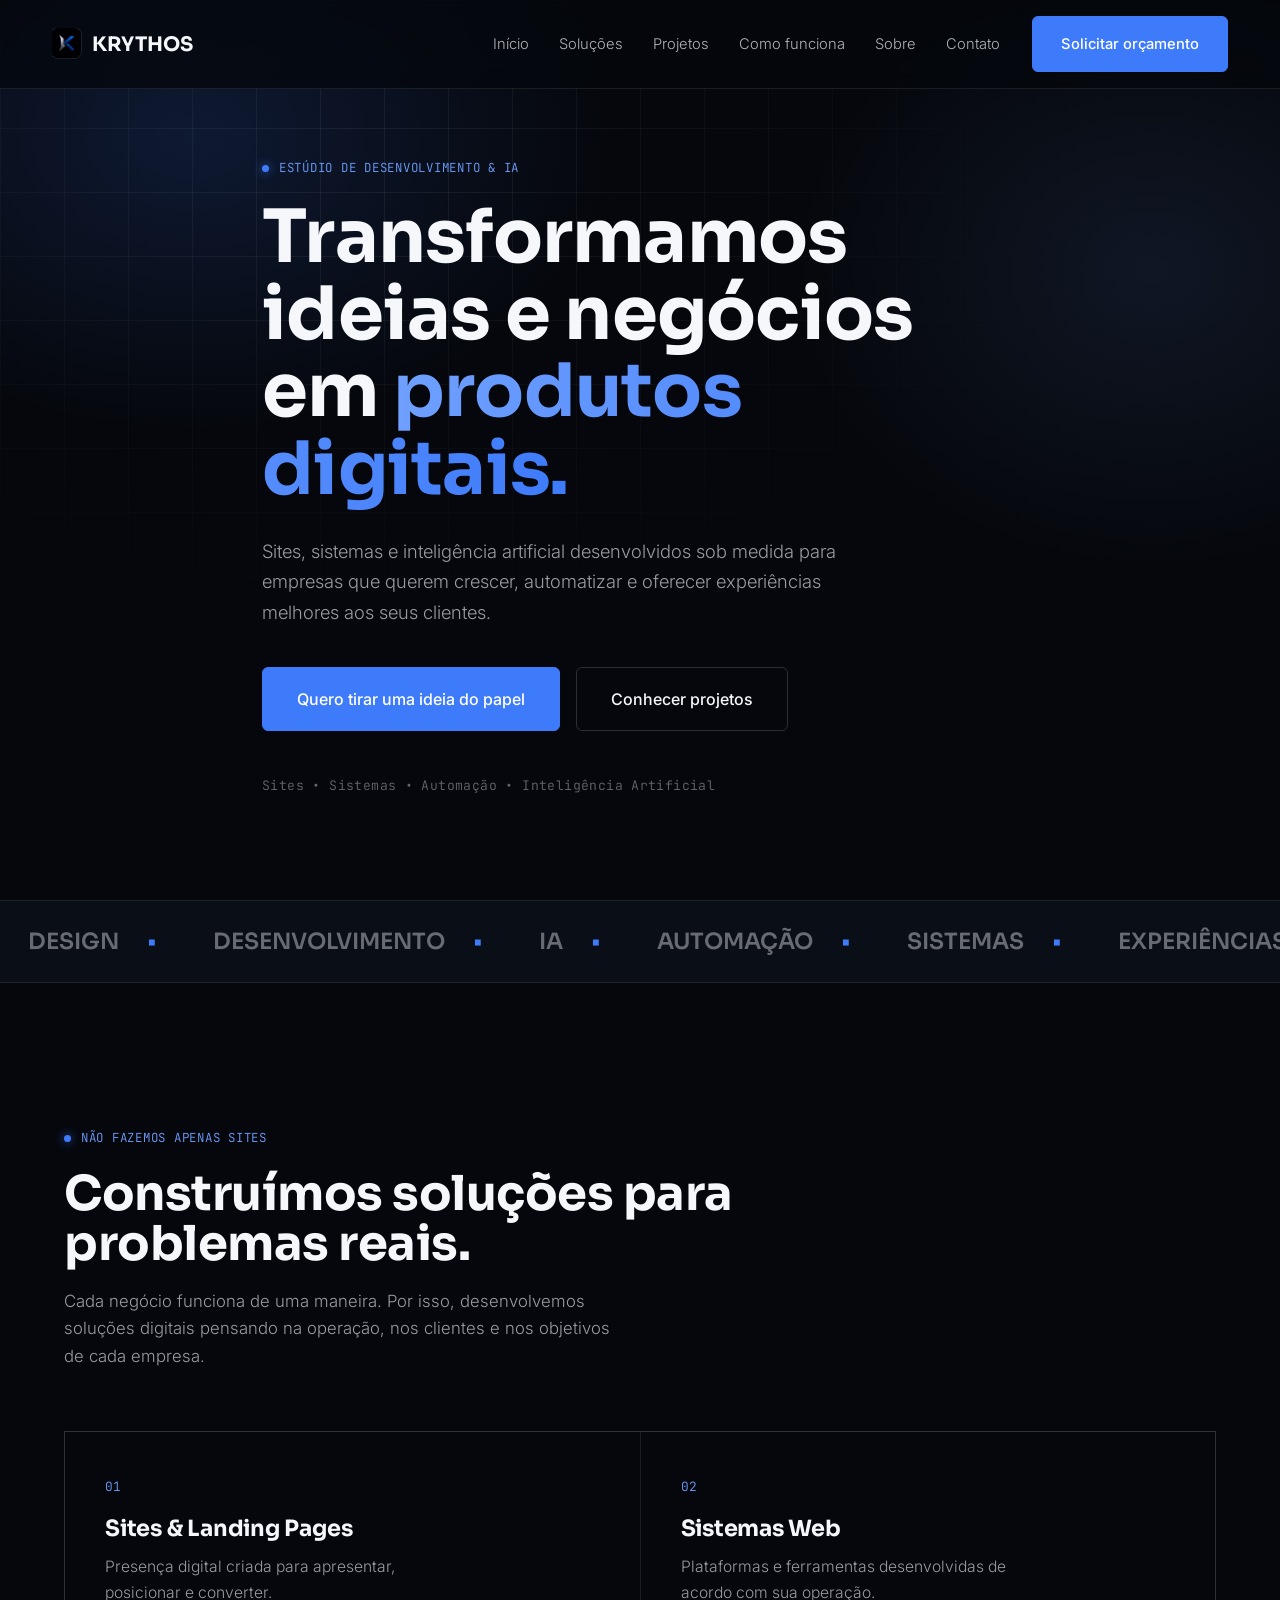
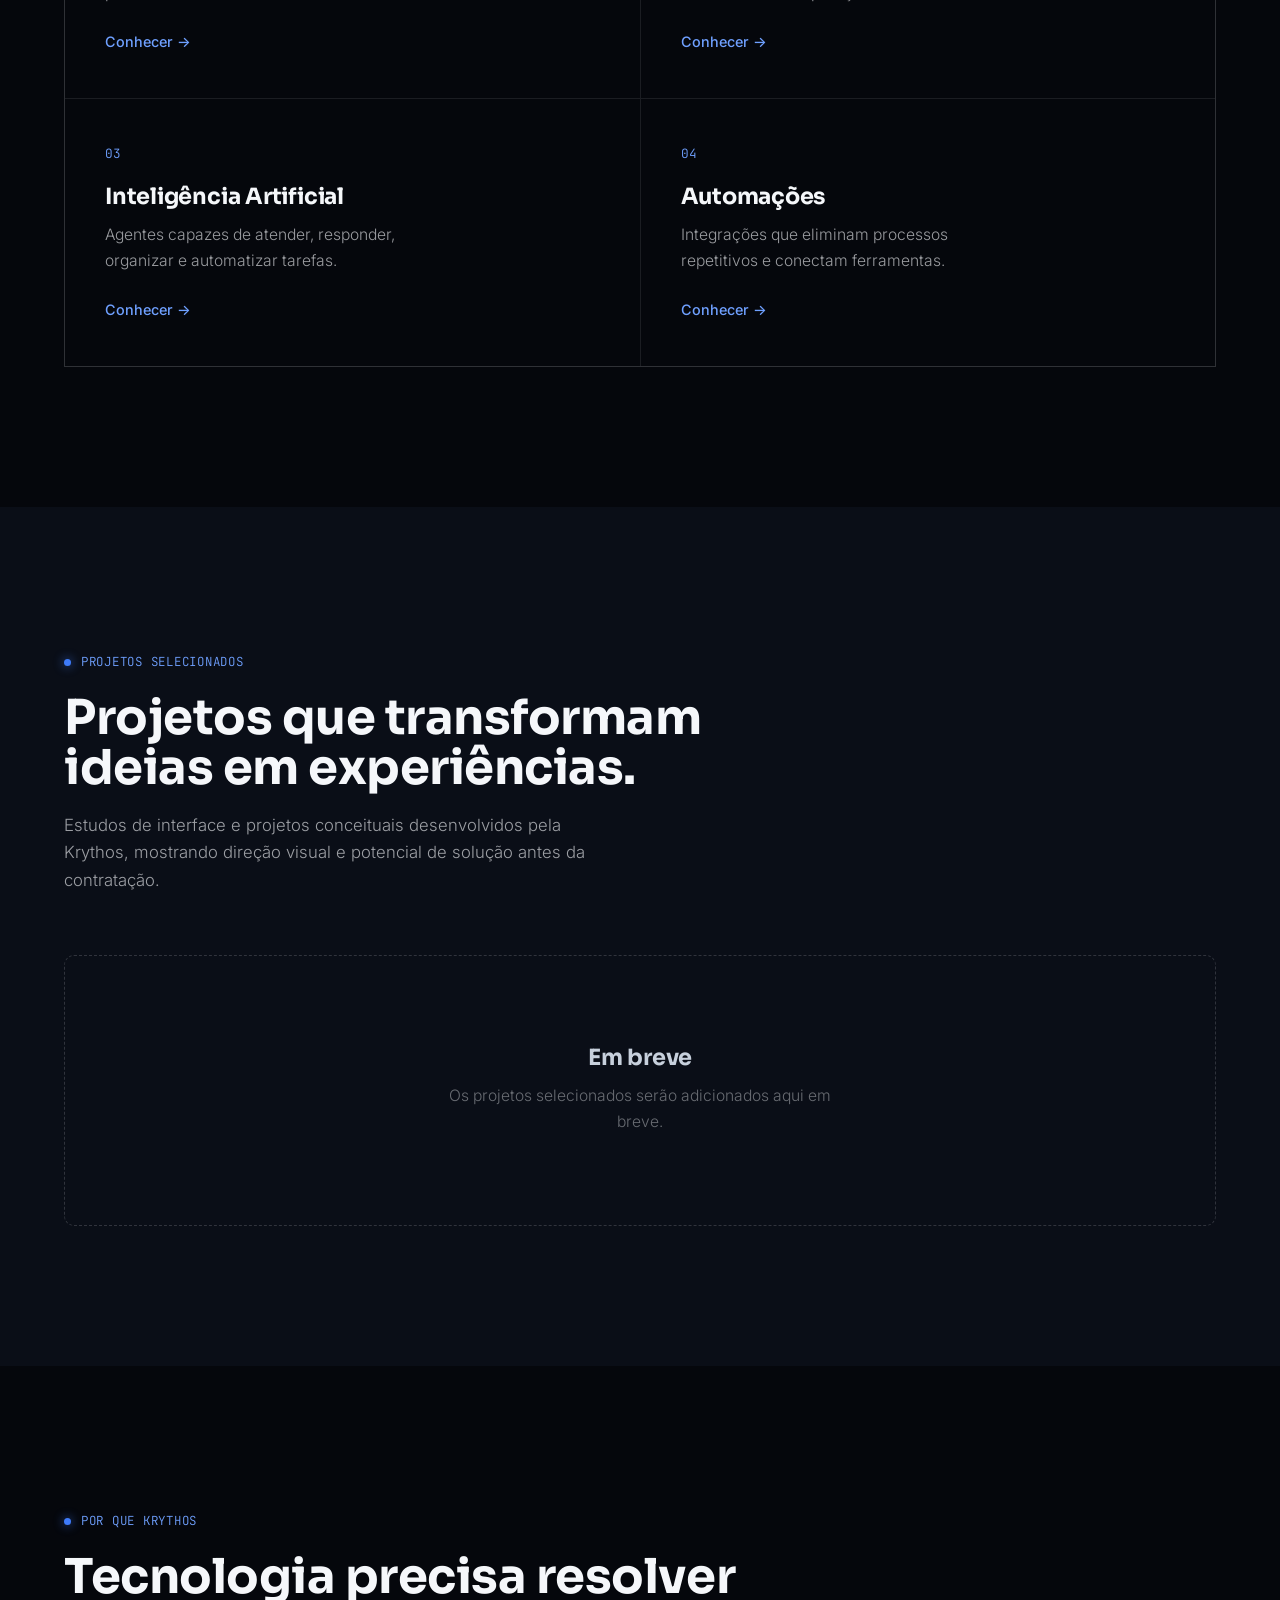
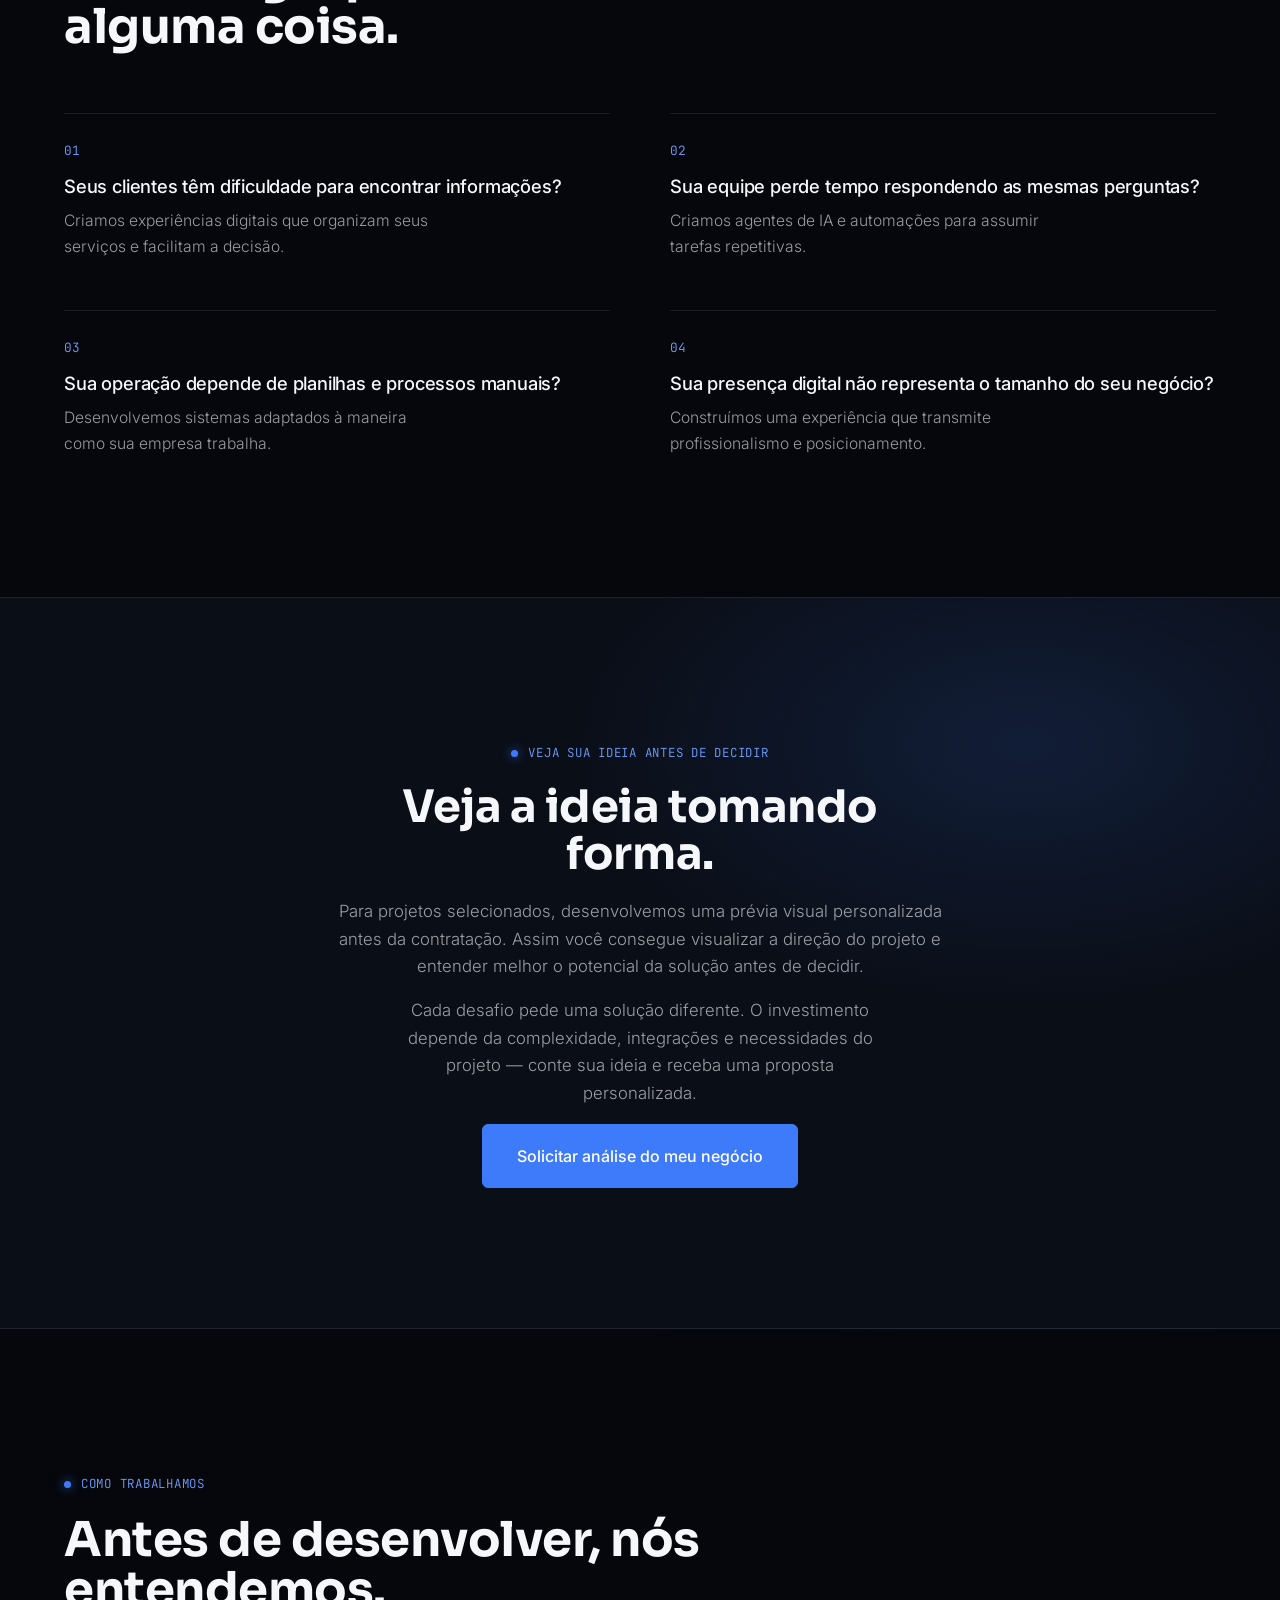
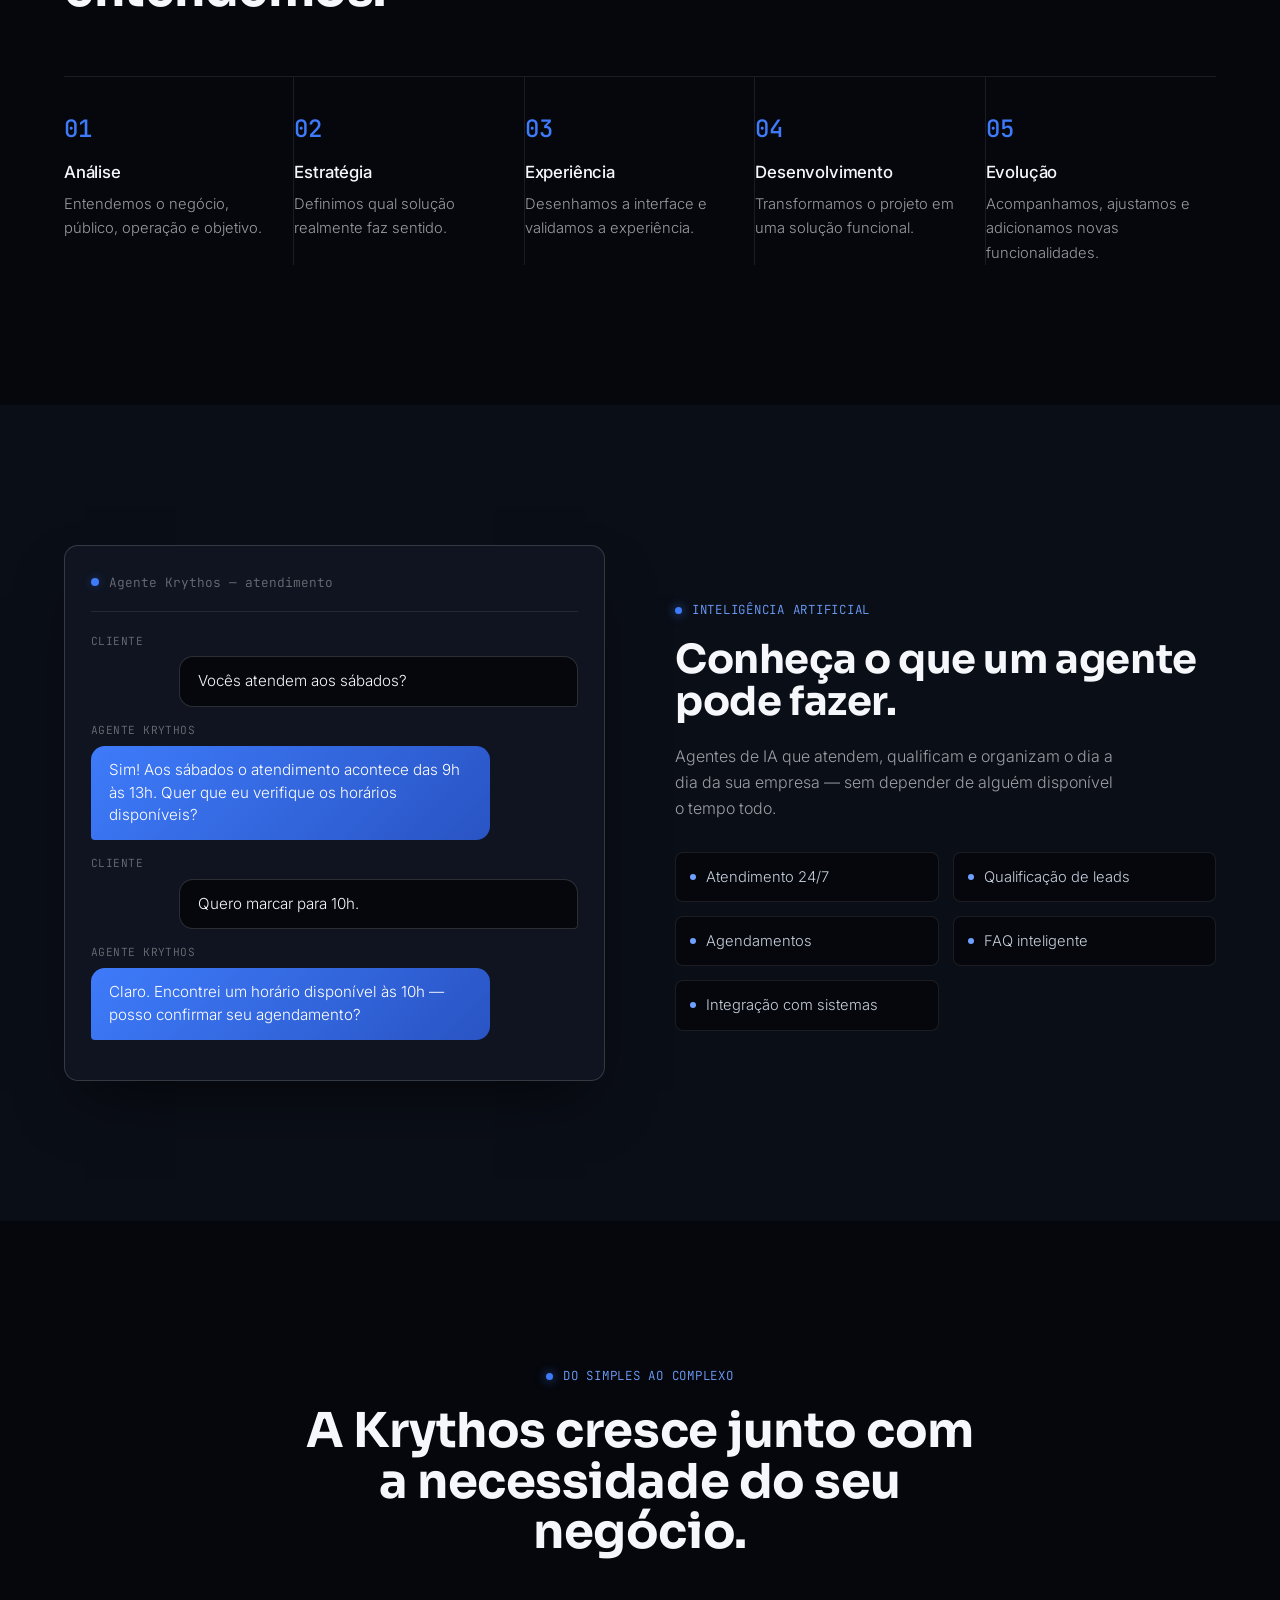
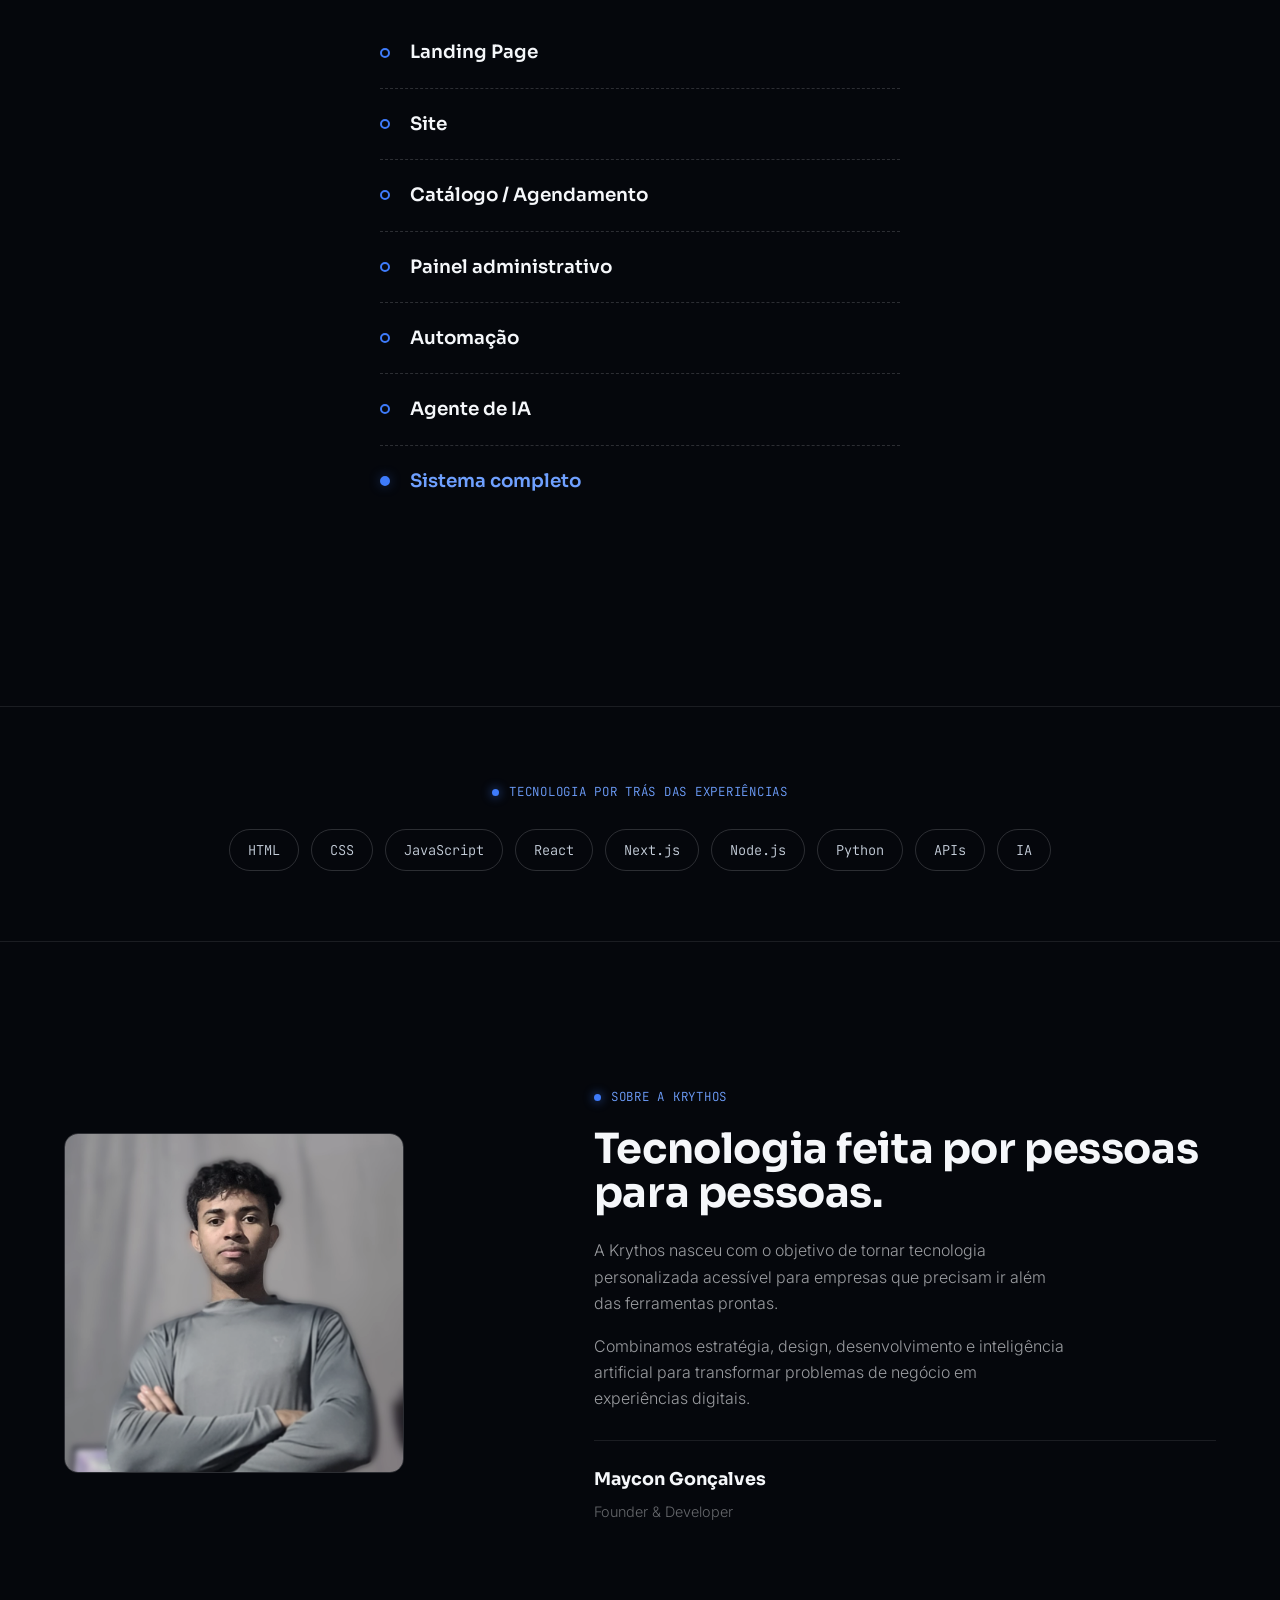
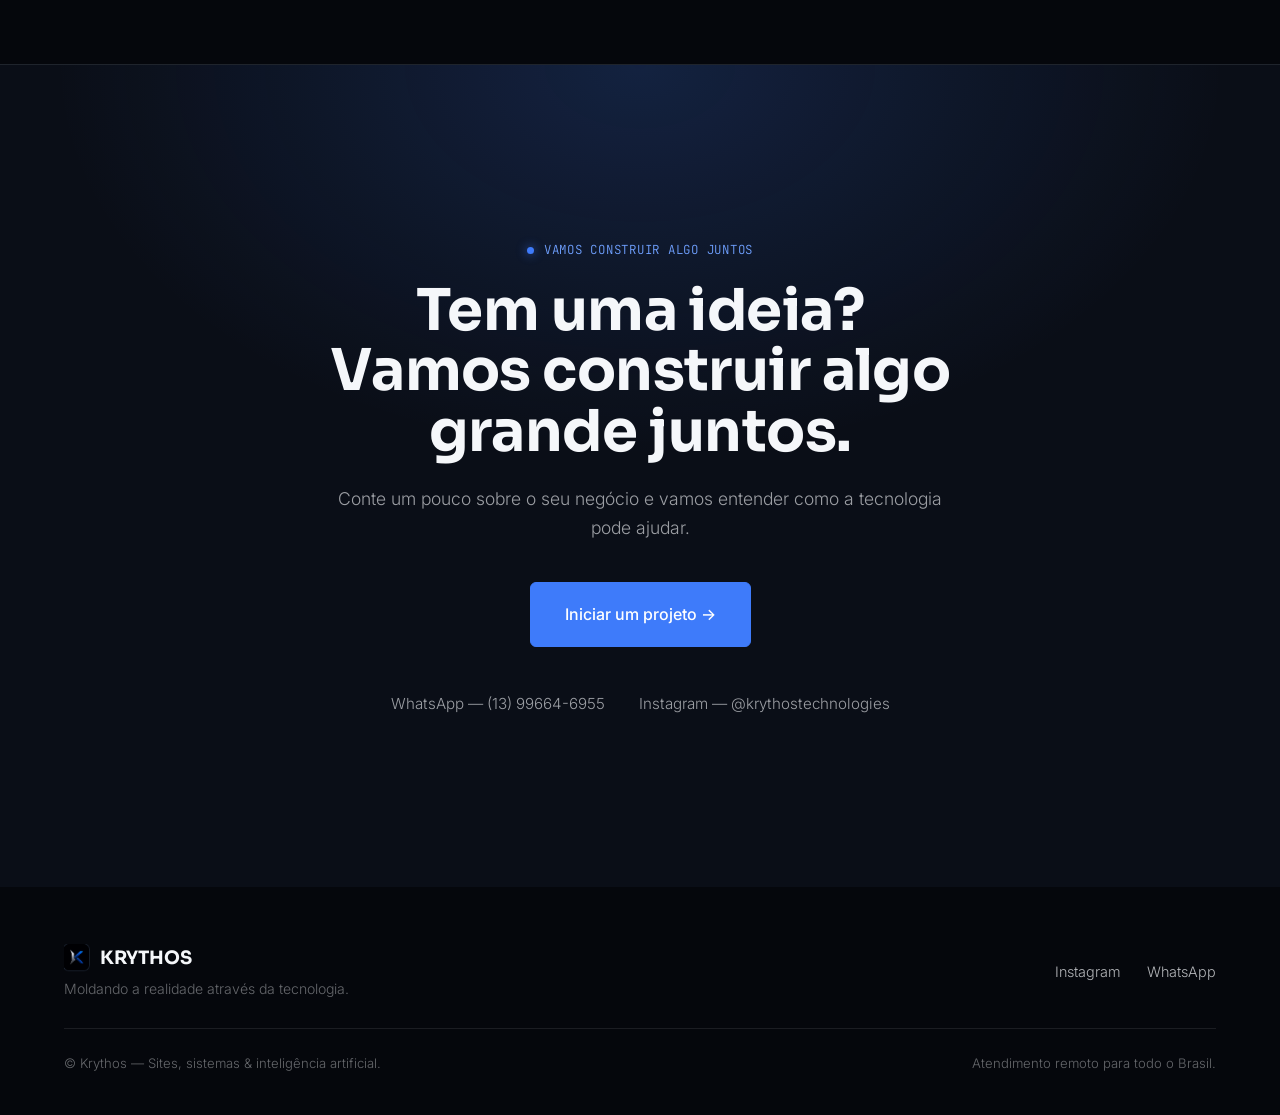
==== commit 7cf5ca3d: "correcao hero" ====
--- a/index.html
+++ b/index.html
@@ -783,7 +783,6 @@
   <!-- HERO -->
   <section class="hero" id="inicio">
     <div class="hero-grid"></div>
-    <img src="assets/krythos-mark.png" alt="" class="hero-mark">
     <div class="hero-inner">
       <div class="eyebrow">Estúdio de desenvolvimento &amp; IA</div>
       <h1>Transformamos ideias e negócios em <span class="accent">produtos digitais.</span></h1>
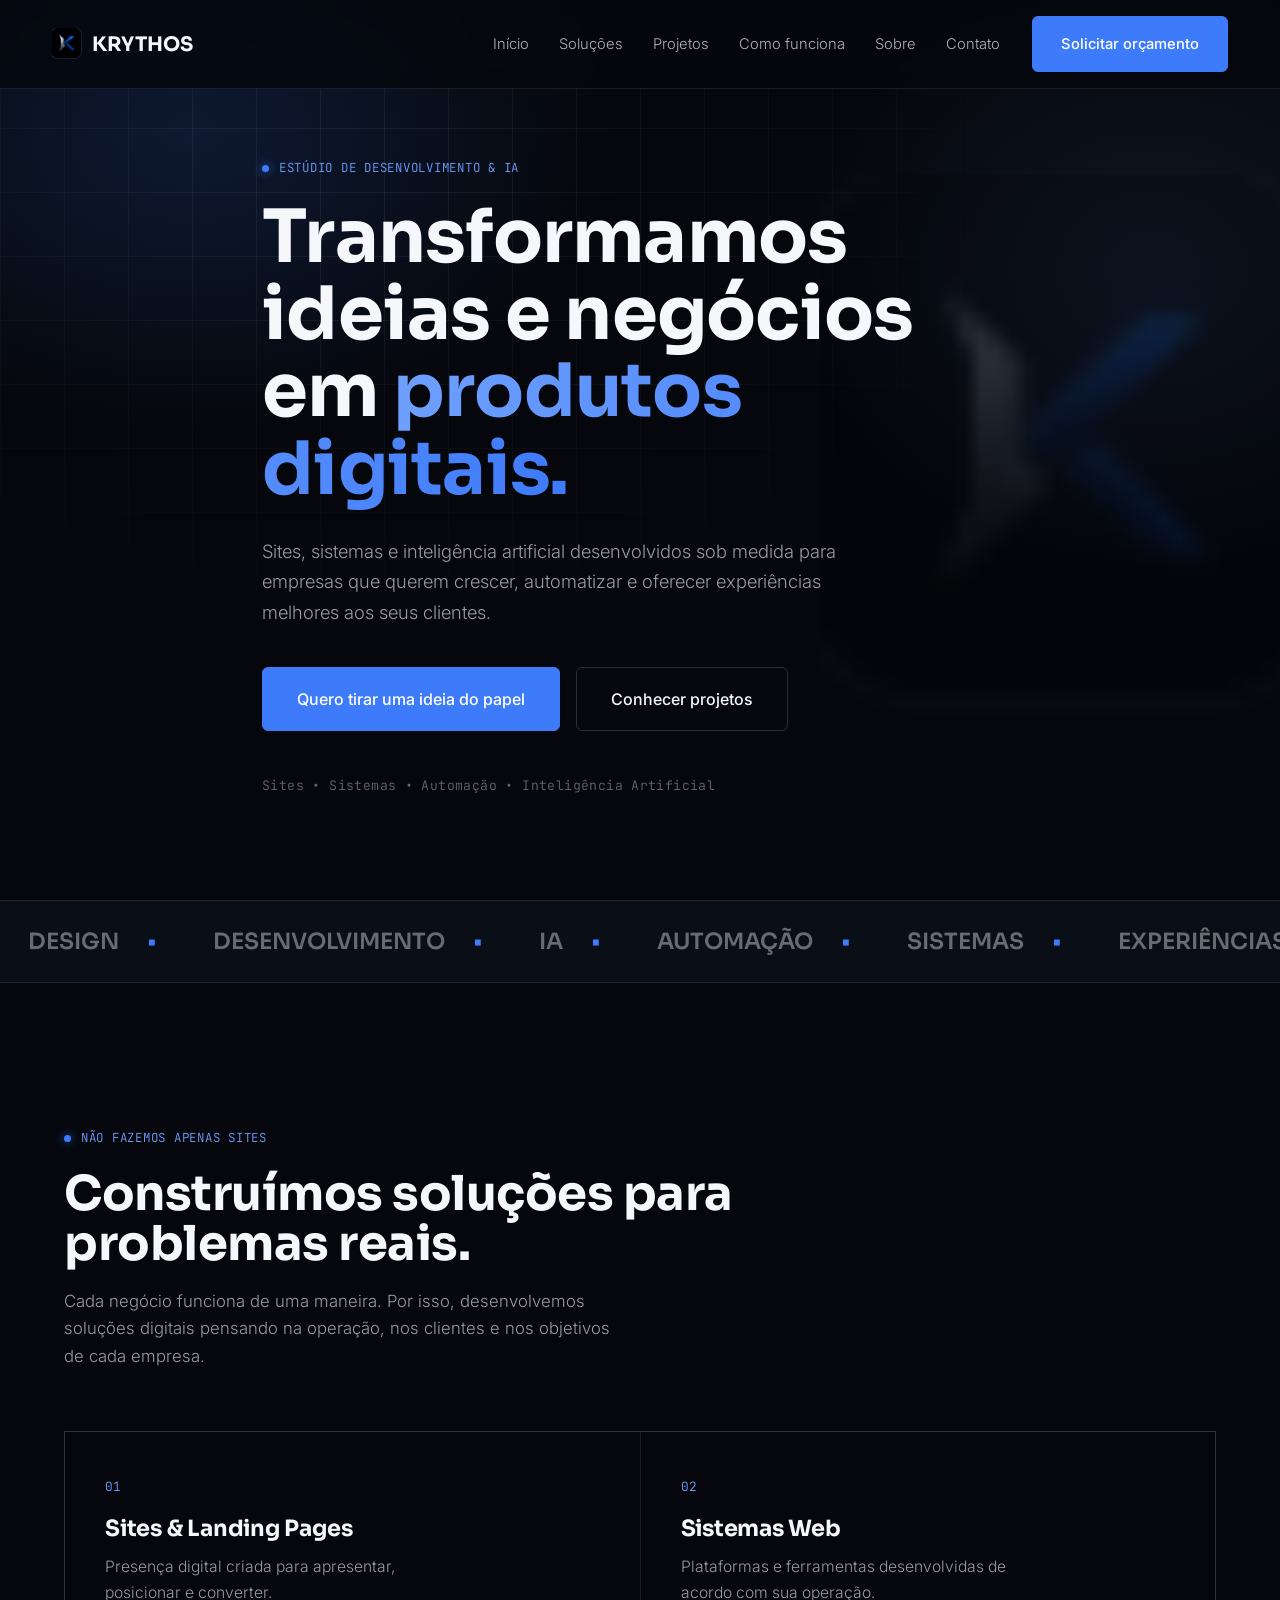
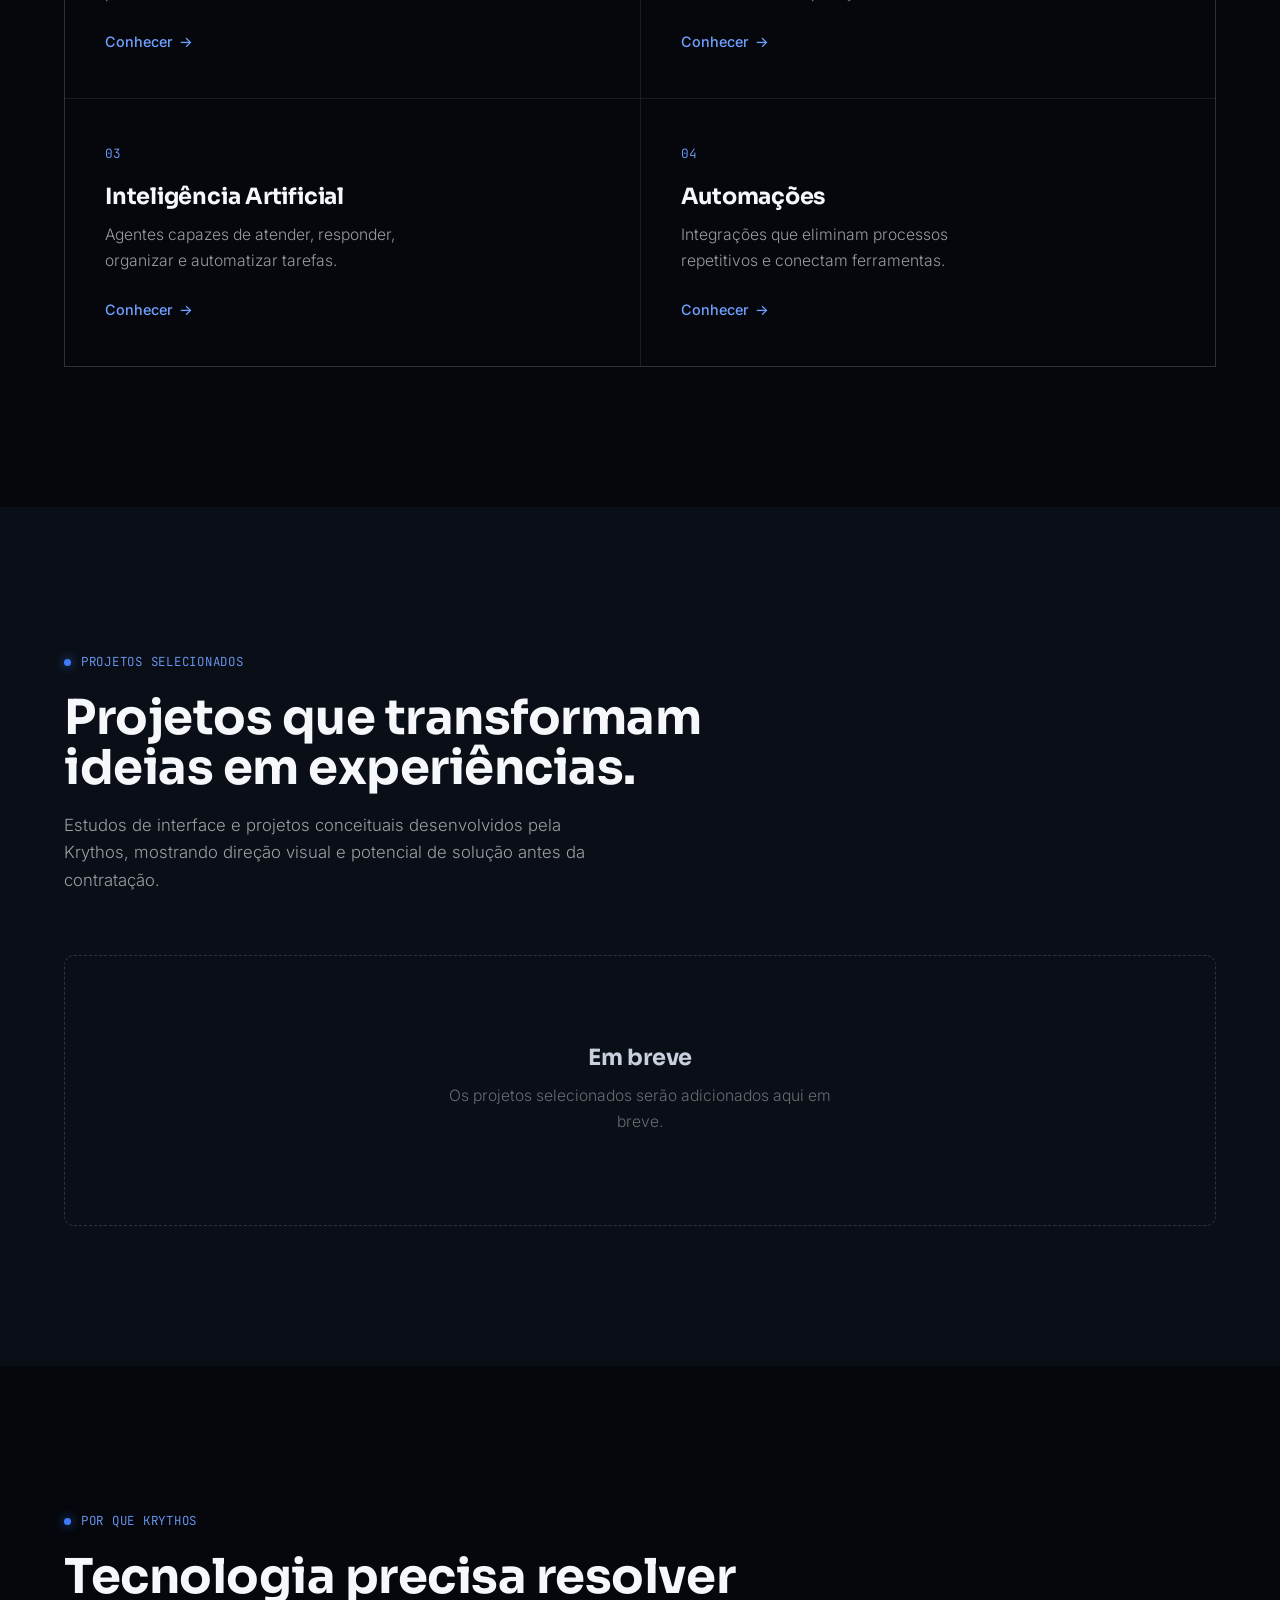
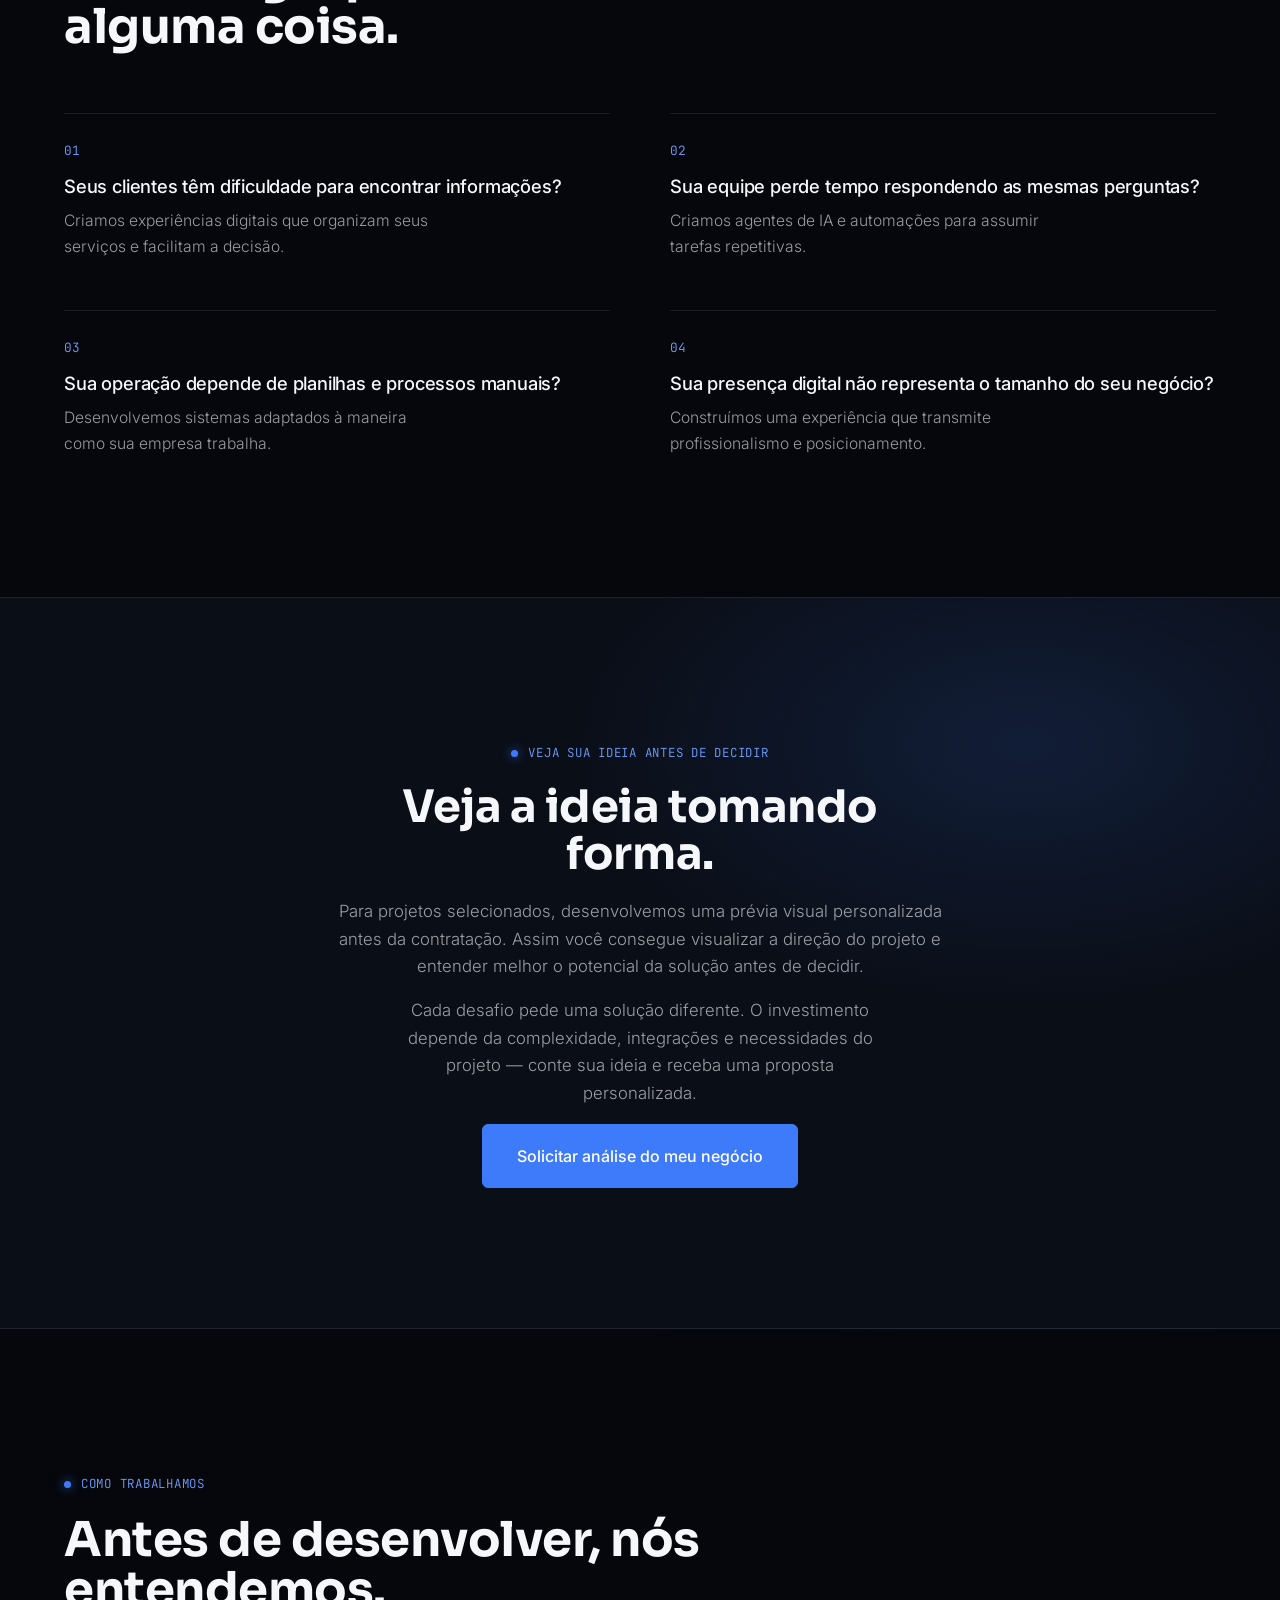
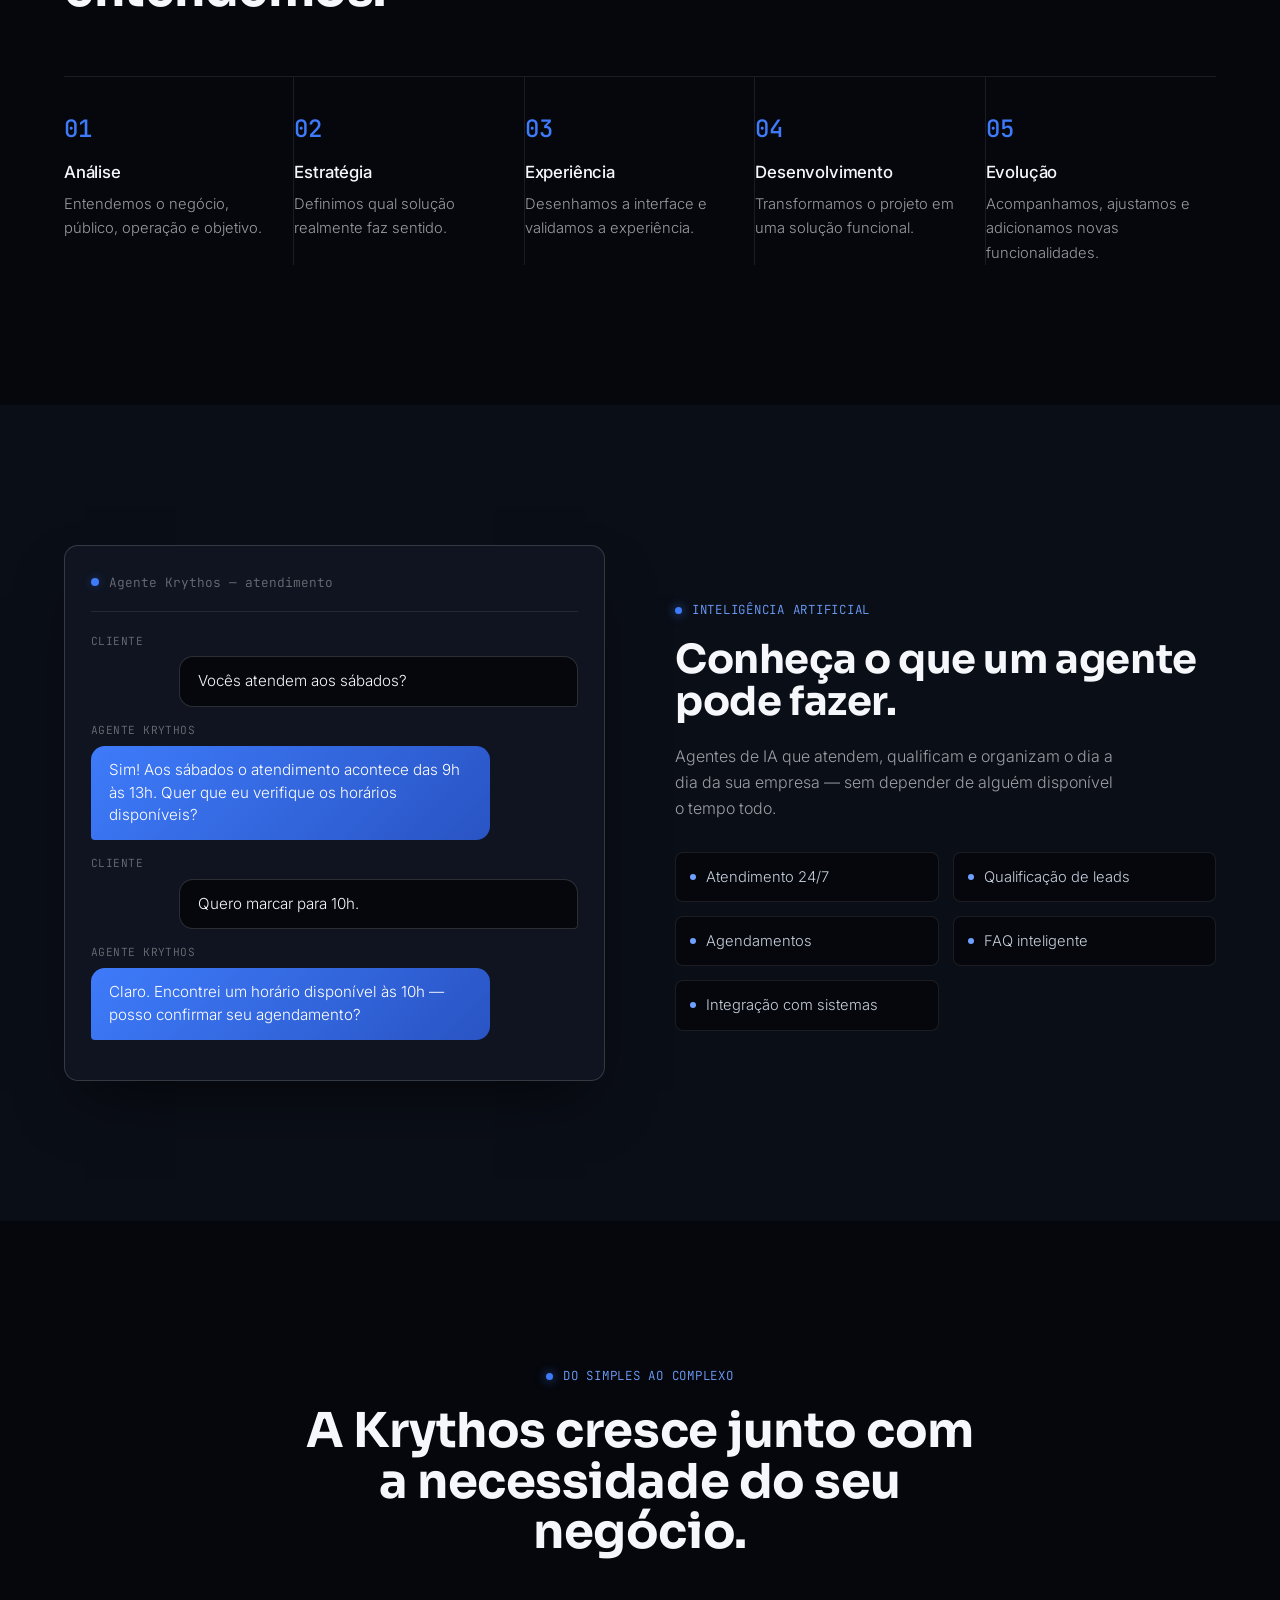
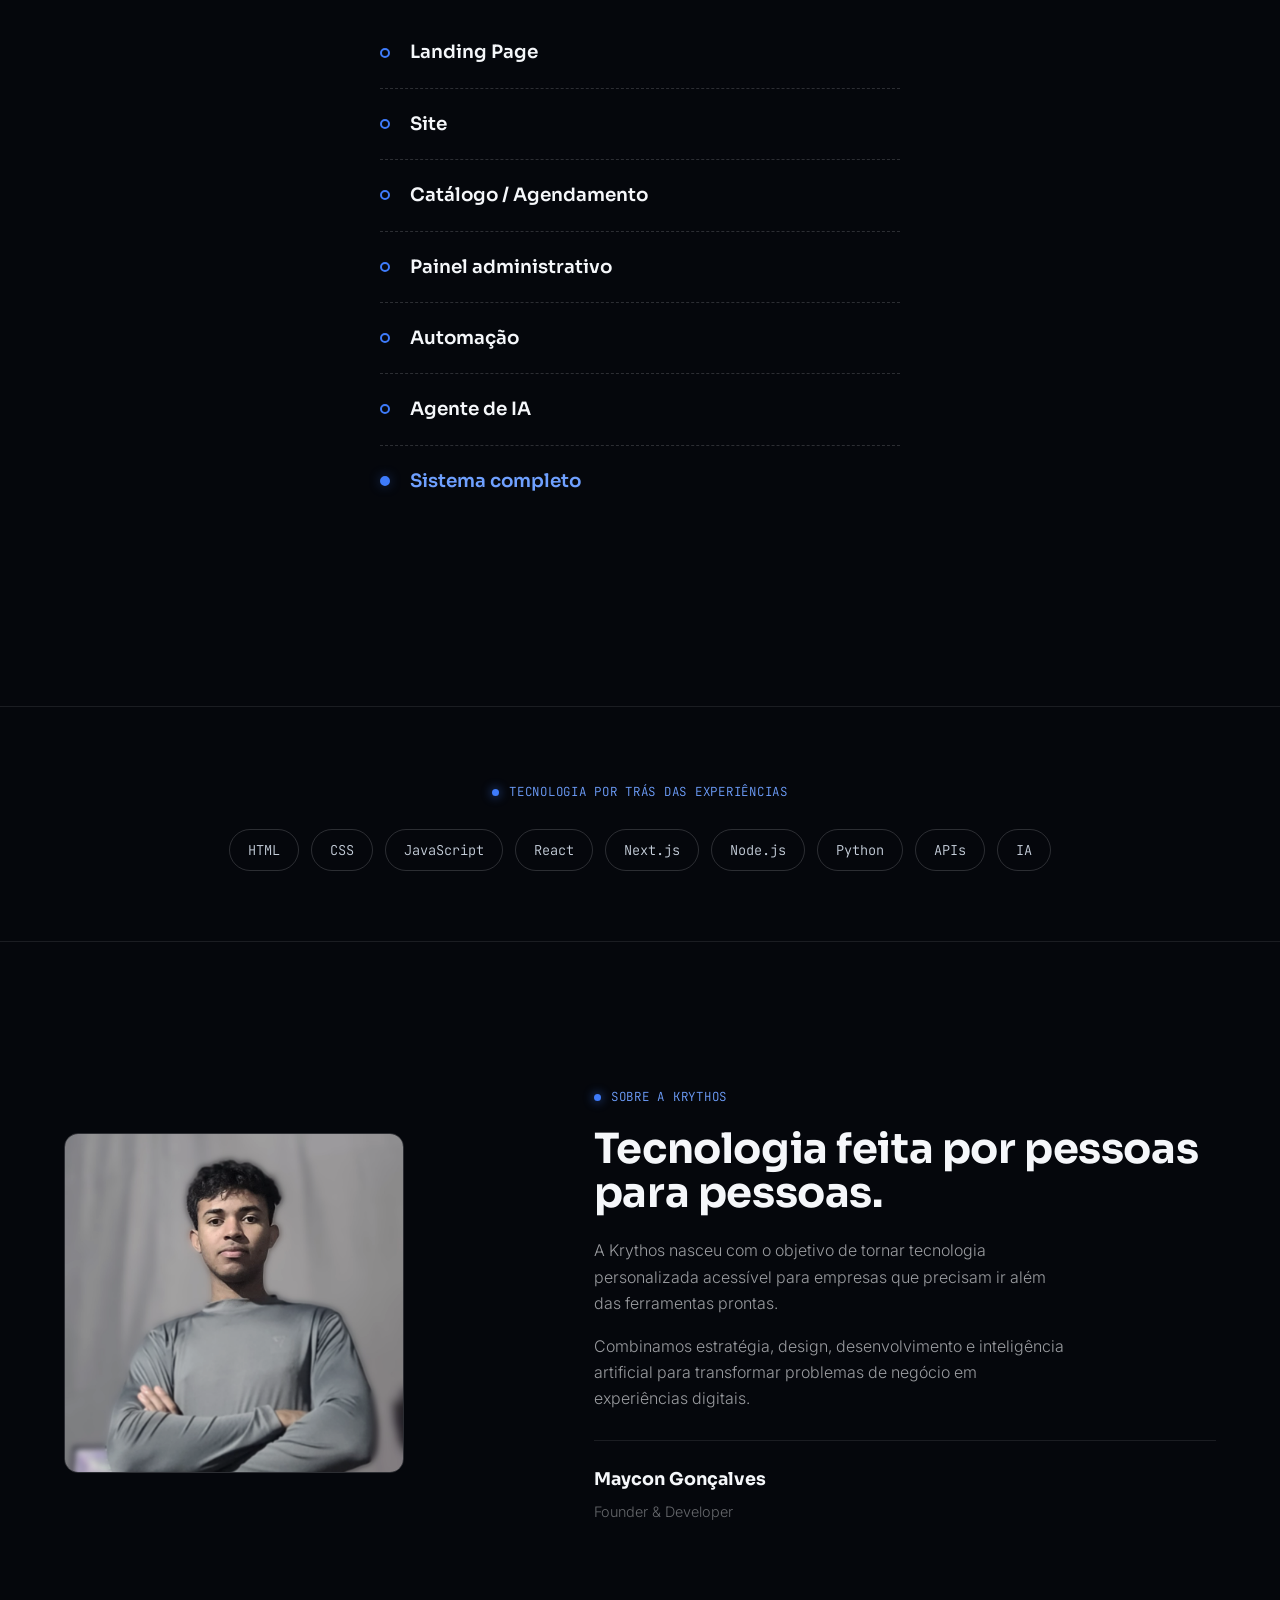
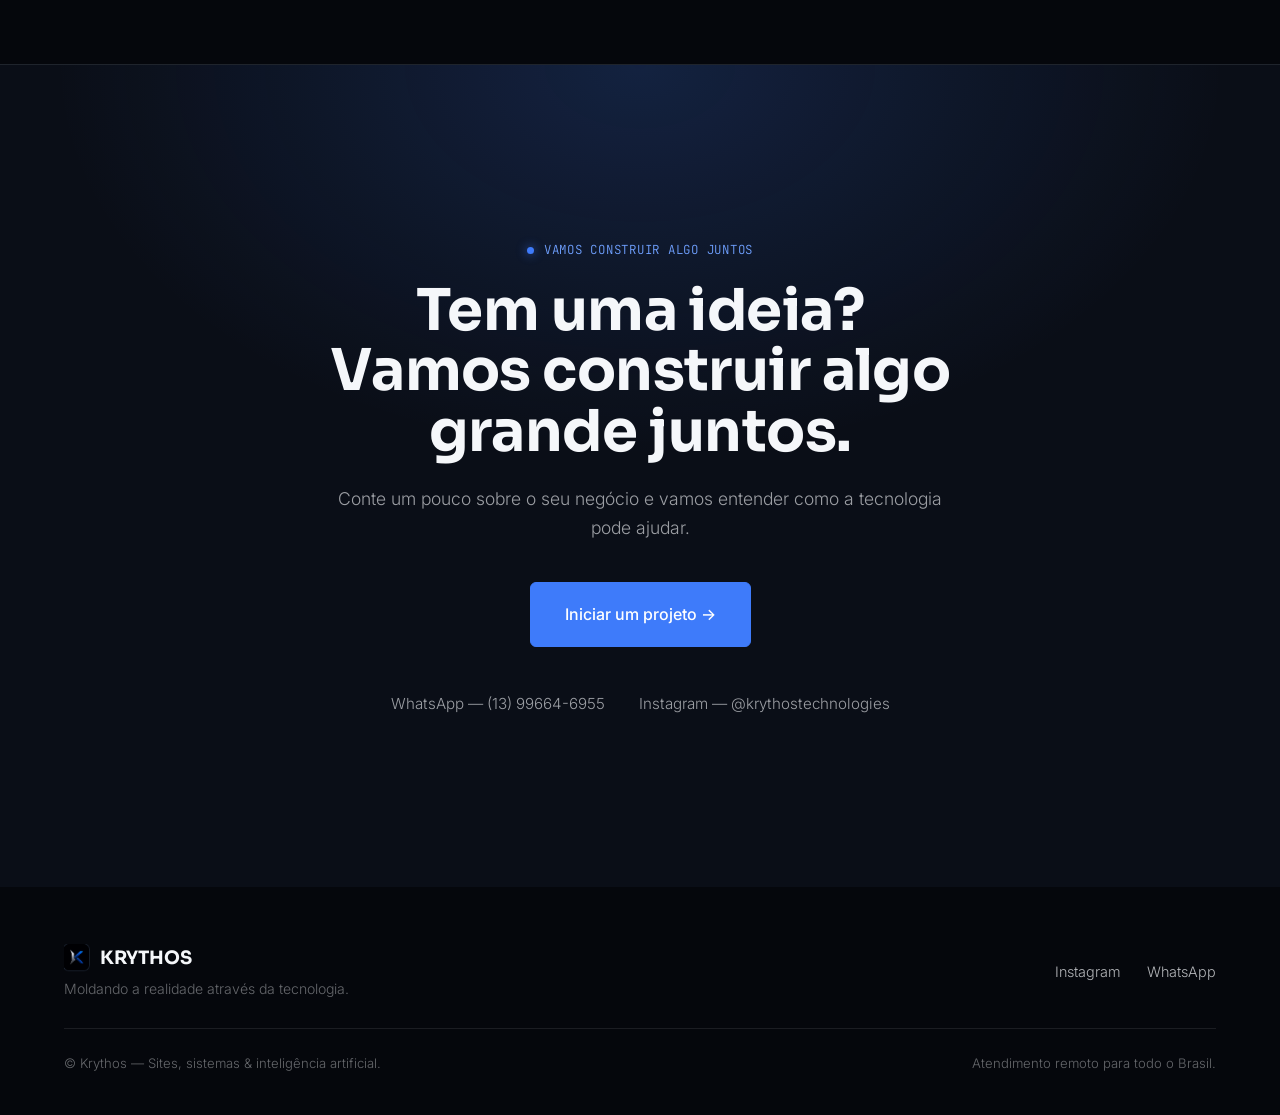
==== commit 54def125: "bug secoes" ====
--- a/index.html
+++ b/index.html
@@ -360,9 +360,39 @@
     display:inline-flex;
     align-items:center;
     gap:6px;
+    background:none;
+    border:none;
+    padding:0;
+    cursor:pointer;
+    font-family:var(--corpo);
     transition:gap 0.2s ease;
   }
   .solucao-link:hover{ gap:10px; }
+  .solucao-link .arrow{ display:inline-block; transition:transform 0.25s ease; }
+  .solucao-card.open .solucao-link .arrow{ transform:rotate(90deg); }
+  .solucao-link .label-open{ display:inline; }
+  .solucao-link .label-close{ display:none; }
+  .solucao-card.open .solucao-link .label-open{ display:none; }
+  .solucao-card.open .solucao-link .label-close{ display:inline; }
+
+  .solucao-more{
+    max-height:0;
+    overflow:hidden;
+    opacity:0;
+    transition:max-height 0.35s ease, opacity 0.3s ease, margin-top 0.35s ease;
+  }
+  .solucao-more p{
+    color:var(--muted);
+    font-size:0.94rem;
+    max-width:360px;
+    padding-top:16px;
+    border-top:1px solid var(--line);
+  }
+  .solucao-card.open .solucao-more{
+    max-height:220px;
+    opacity:1;
+    margin-top:18px;
+  }
 
   /* ---------- Projetos (vazio por enquanto) ---------- */
 
@@ -783,6 +813,7 @@
   <!-- HERO -->
   <section class="hero" id="inicio">
     <div class="hero-grid"></div>
+    <img src="assets/krythos-mark.png" alt="" class="hero-mark">
     <div class="hero-inner">
       <div class="eyebrow">Estúdio de desenvolvimento &amp; IA</div>
       <h1>Transformamos ideias e negócios em <span class="accent">produtos digitais.</span></h1>
@@ -813,29 +844,49 @@
       </div>
 
       <div class="solucoes-grid">
-        <div class="solucao-card">
+        <div class="solucao-card" data-solucao>
           <span class="solucao-num">01</span>
           <h3>Sites &amp; Landing Pages</h3>
           <p>Presença digital criada para apresentar, posicionar e converter.</p>
-          <a href="#contato" class="solucao-link">Conhecer →</a>
-        </div>
-        <div class="solucao-card">
+          <button class="solucao-link" type="button" aria-expanded="false">
+            <span class="label-open">Conhecer</span><span class="label-close">Fechar</span> <span class="arrow">→</span>
+          </button>
+          <div class="solucao-more">
+            <p>Sites institucionais, landing pages de conversão e páginas de captura pensadas para apresentar sua empresa com clareza e transformar visitas em contato.</p>
+          </div>
+        </div>
+        <div class="solucao-card" data-solucao>
           <span class="solucao-num">02</span>
           <h3>Sistemas Web</h3>
           <p>Plataformas e ferramentas desenvolvidas de acordo com sua operação.</p>
-          <a href="#contato" class="solucao-link">Conhecer →</a>
-        </div>
-        <div class="solucao-card">
+          <button class="solucao-link" type="button" aria-expanded="false">
+            <span class="label-open">Conhecer</span><span class="label-close">Fechar</span> <span class="arrow">→</span>
+          </button>
+          <div class="solucao-more">
+            <p>Painéis administrativos, plataformas de gestão e ferramentas internas sob medida, construídas em volta de como sua operação realmente funciona.</p>
+          </div>
+        </div>
+        <div class="solucao-card" data-solucao>
           <span class="solucao-num">03</span>
           <h3>Inteligência Artificial</h3>
           <p>Agentes capazes de atender, responder, organizar e automatizar tarefas.</p>
-          <a href="#contato" class="solucao-link">Conhecer →</a>
-        </div>
-        <div class="solucao-card">
+          <button class="solucao-link" type="button" aria-expanded="false">
+            <span class="label-open">Conhecer</span><span class="label-close">Fechar</span> <span class="arrow">→</span>
+          </button>
+          <div class="solucao-more">
+            <p>Agentes de IA para atendimento, qualificação de leads, agendamentos e FAQ — veja um exemplo real na seção de <a href="#ia" style="color:var(--blue-2);">Inteligência Artificial</a> mais abaixo.</p>
+          </div>
+        </div>
+        <div class="solucao-card" data-solucao>
           <span class="solucao-num">04</span>
           <h3>Automações</h3>
           <p>Integrações que eliminam processos repetitivos e conectam ferramentas.</p>
-          <a href="#contato" class="solucao-link">Conhecer →</a>
+          <button class="solucao-link" type="button" aria-expanded="false">
+            <span class="label-open">Conhecer</span><span class="label-close">Fechar</span> <span class="arrow">→</span>
+          </button>
+          <div class="solucao-more">
+            <p>Conexões entre WhatsApp, planilhas, CRMs e outras ferramentas para eliminar tarefas repetitivas e manter tudo funcionando sem intervenção manual.</p>
+          </div>
         </div>
       </div>
     </div>
@@ -1101,8 +1152,17 @@
     nav.querySelectorAll('a').forEach(function(link){
       link.addEventListener('click', closeNav);
     });
+
+    document.querySelectorAll('[data-solucao]').forEach(function(card){
+      var btn = card.querySelector('.solucao-link');
+      btn.addEventListener('click', function(){
+        var isOpen = card.classList.contains('open');
+        card.classList.toggle('open', !isOpen);
+        btn.setAttribute('aria-expanded', String(!isOpen));
+      });
+    });
   })();
 </script>
 
 </body>
-</html>
+</html>
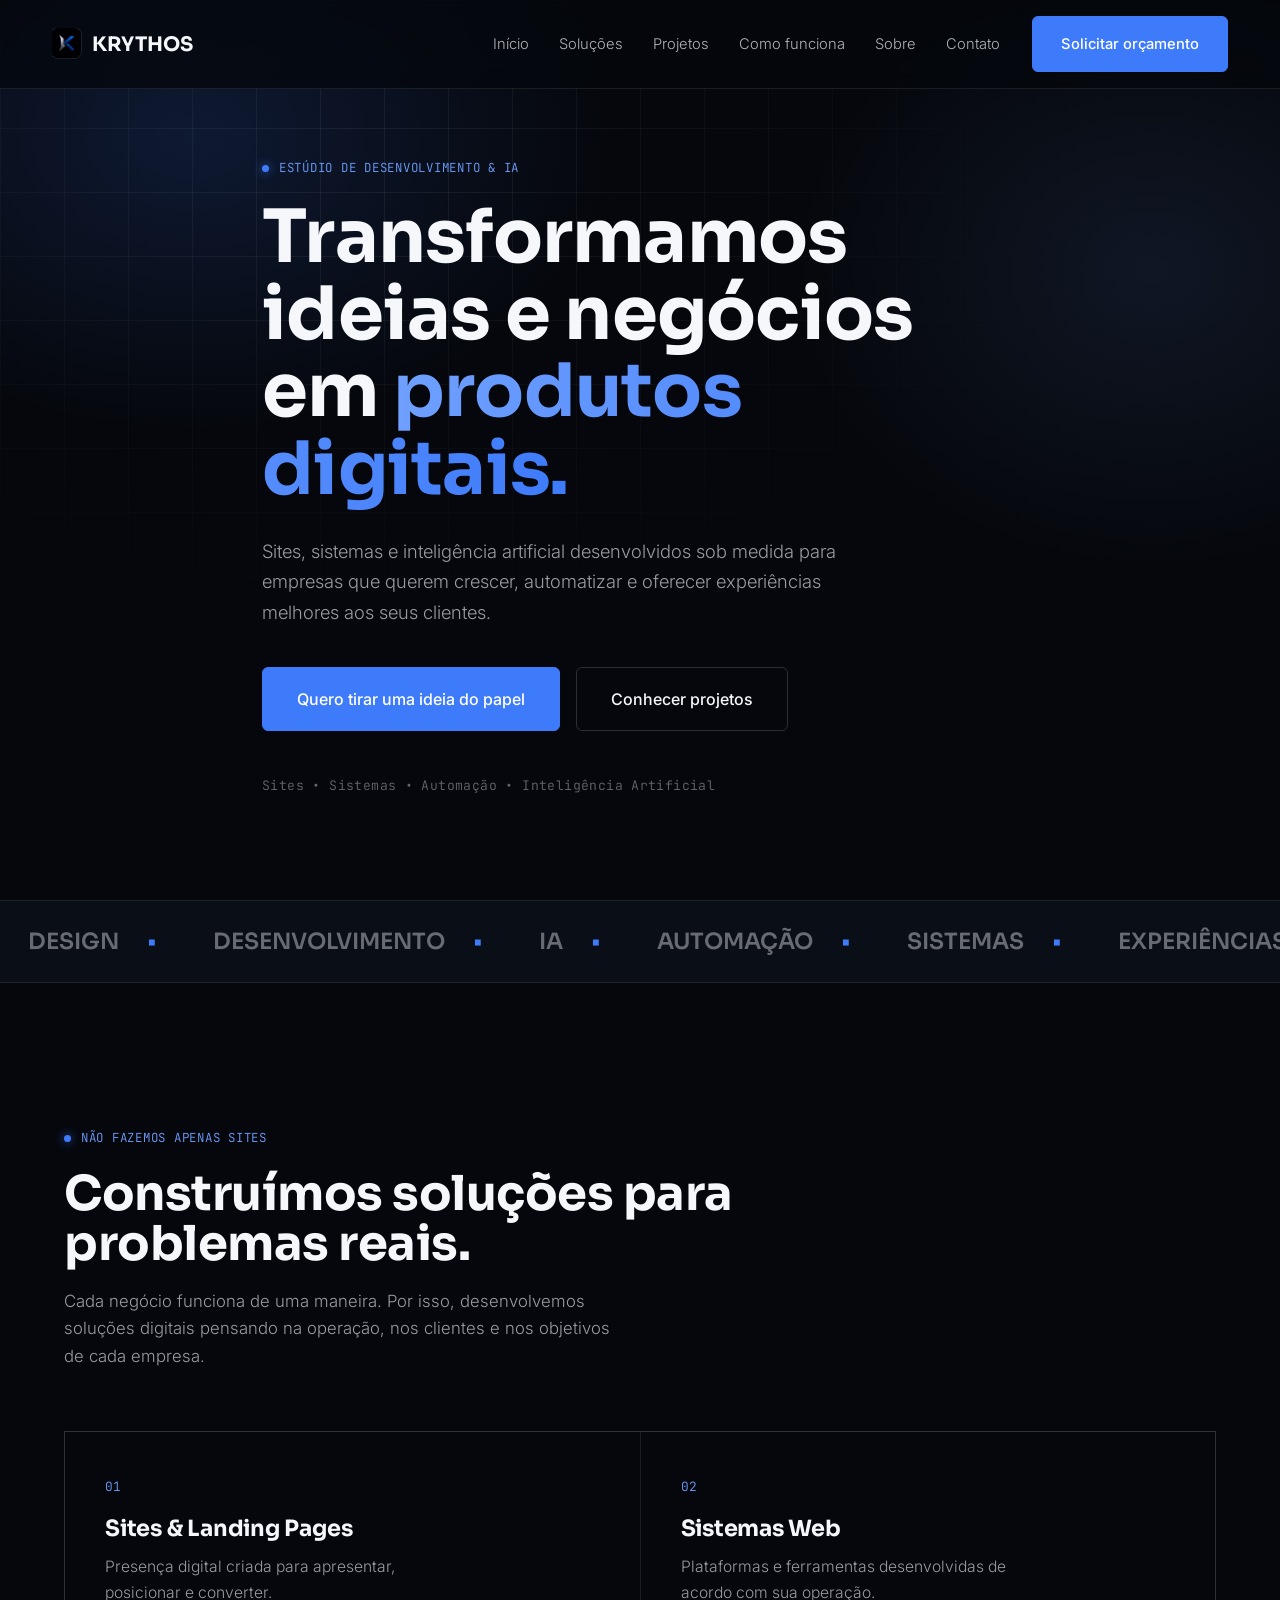
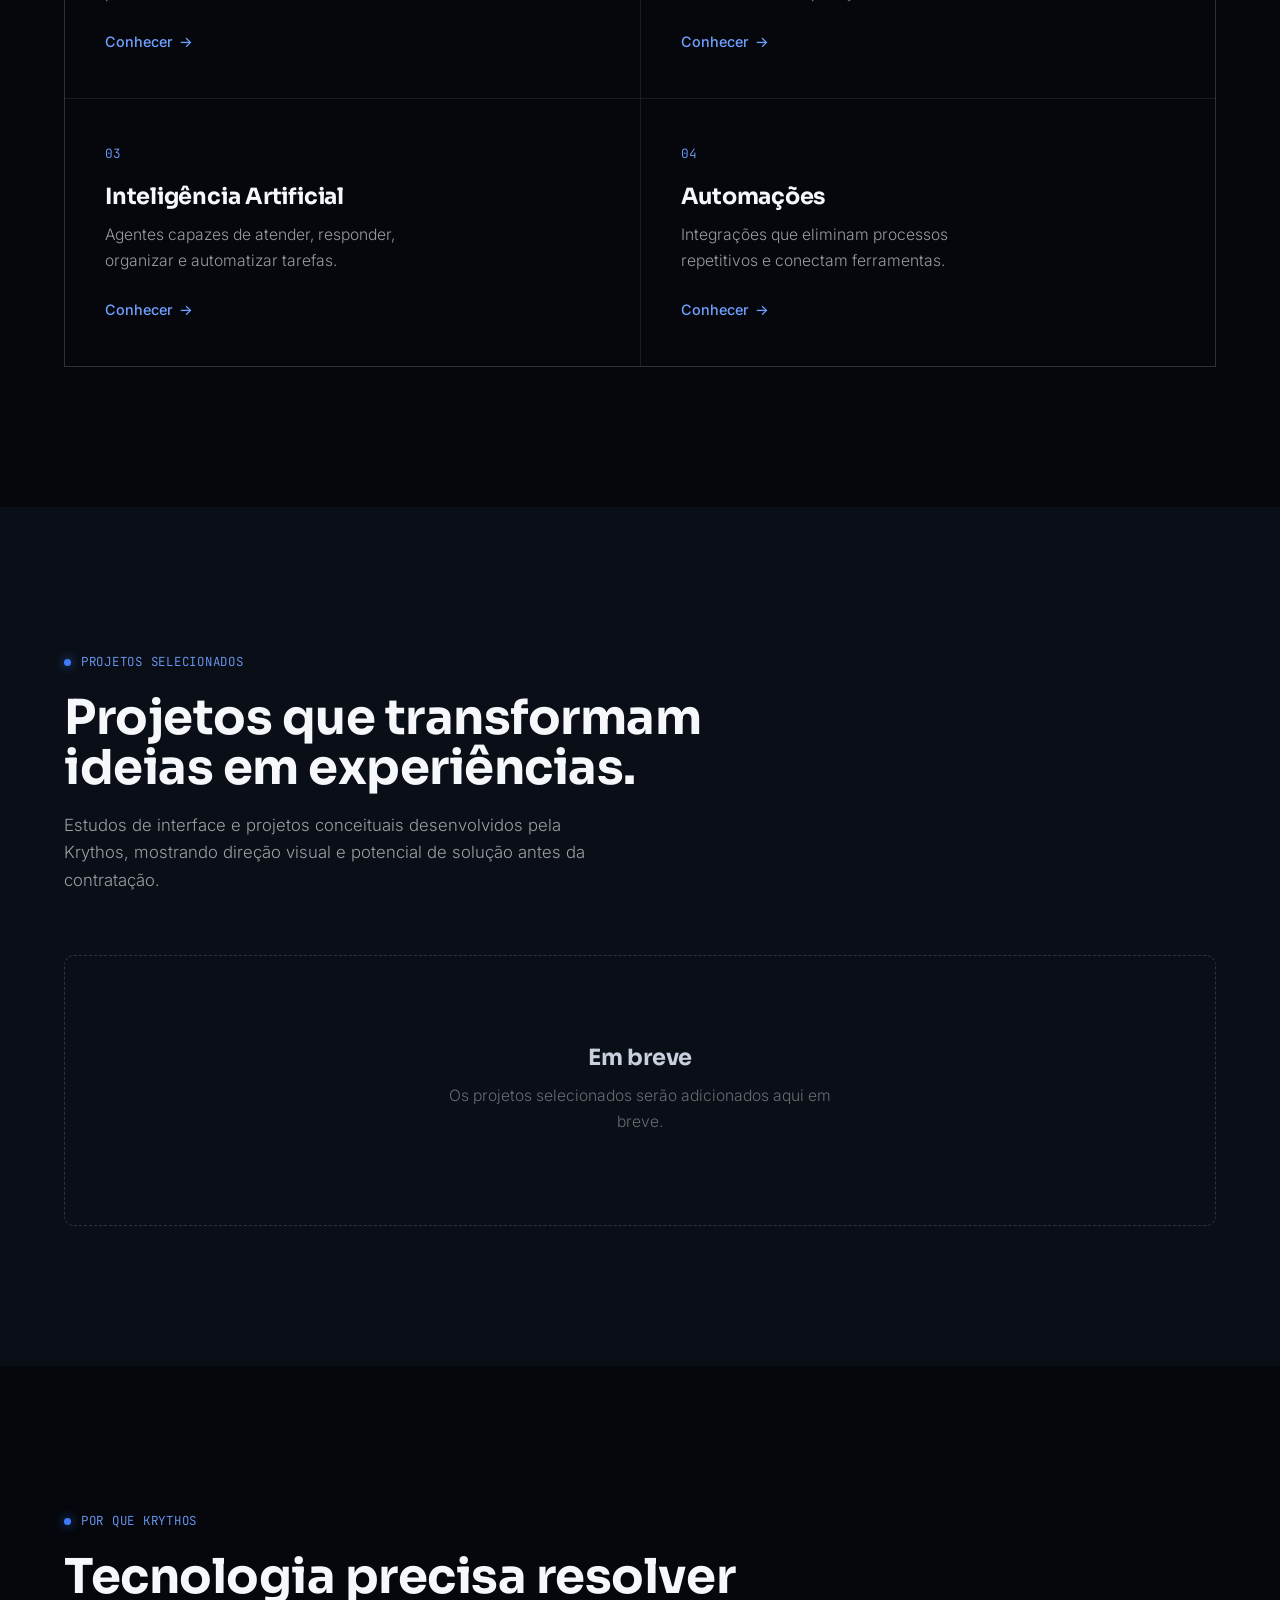
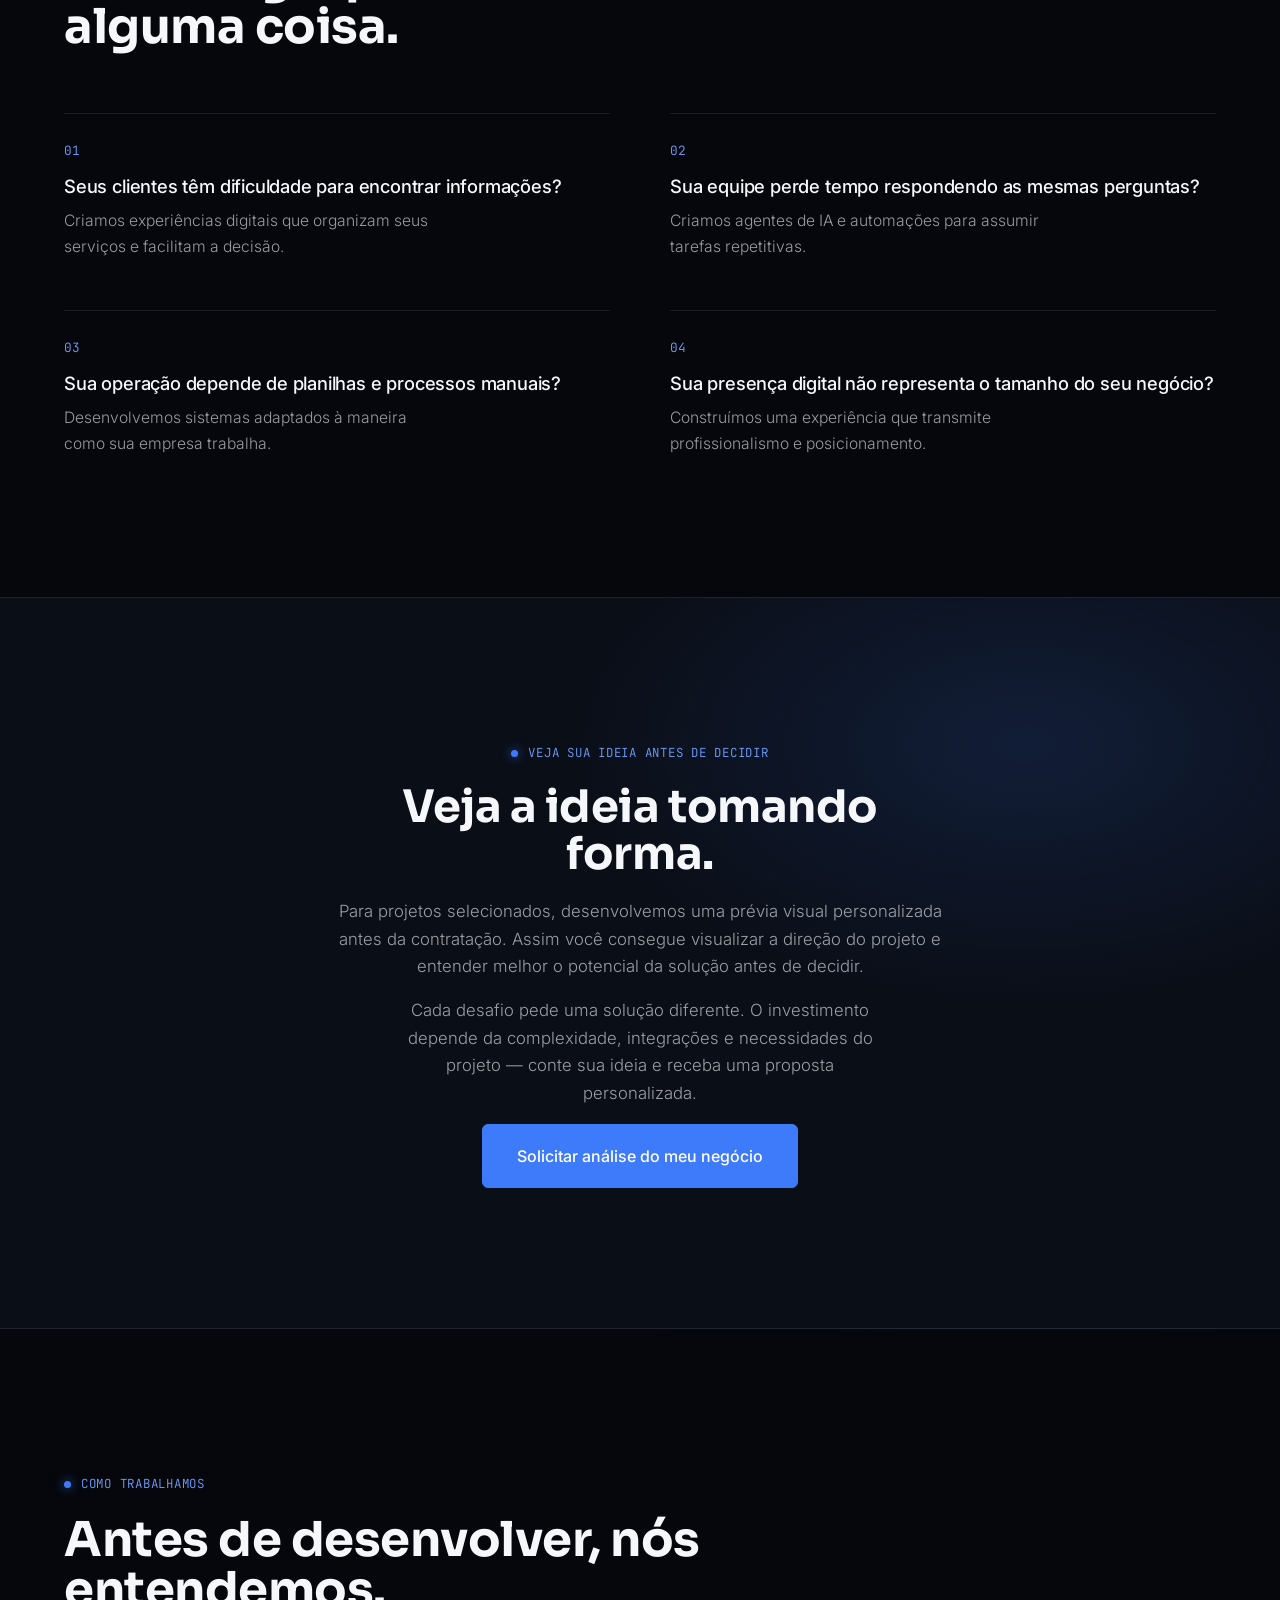
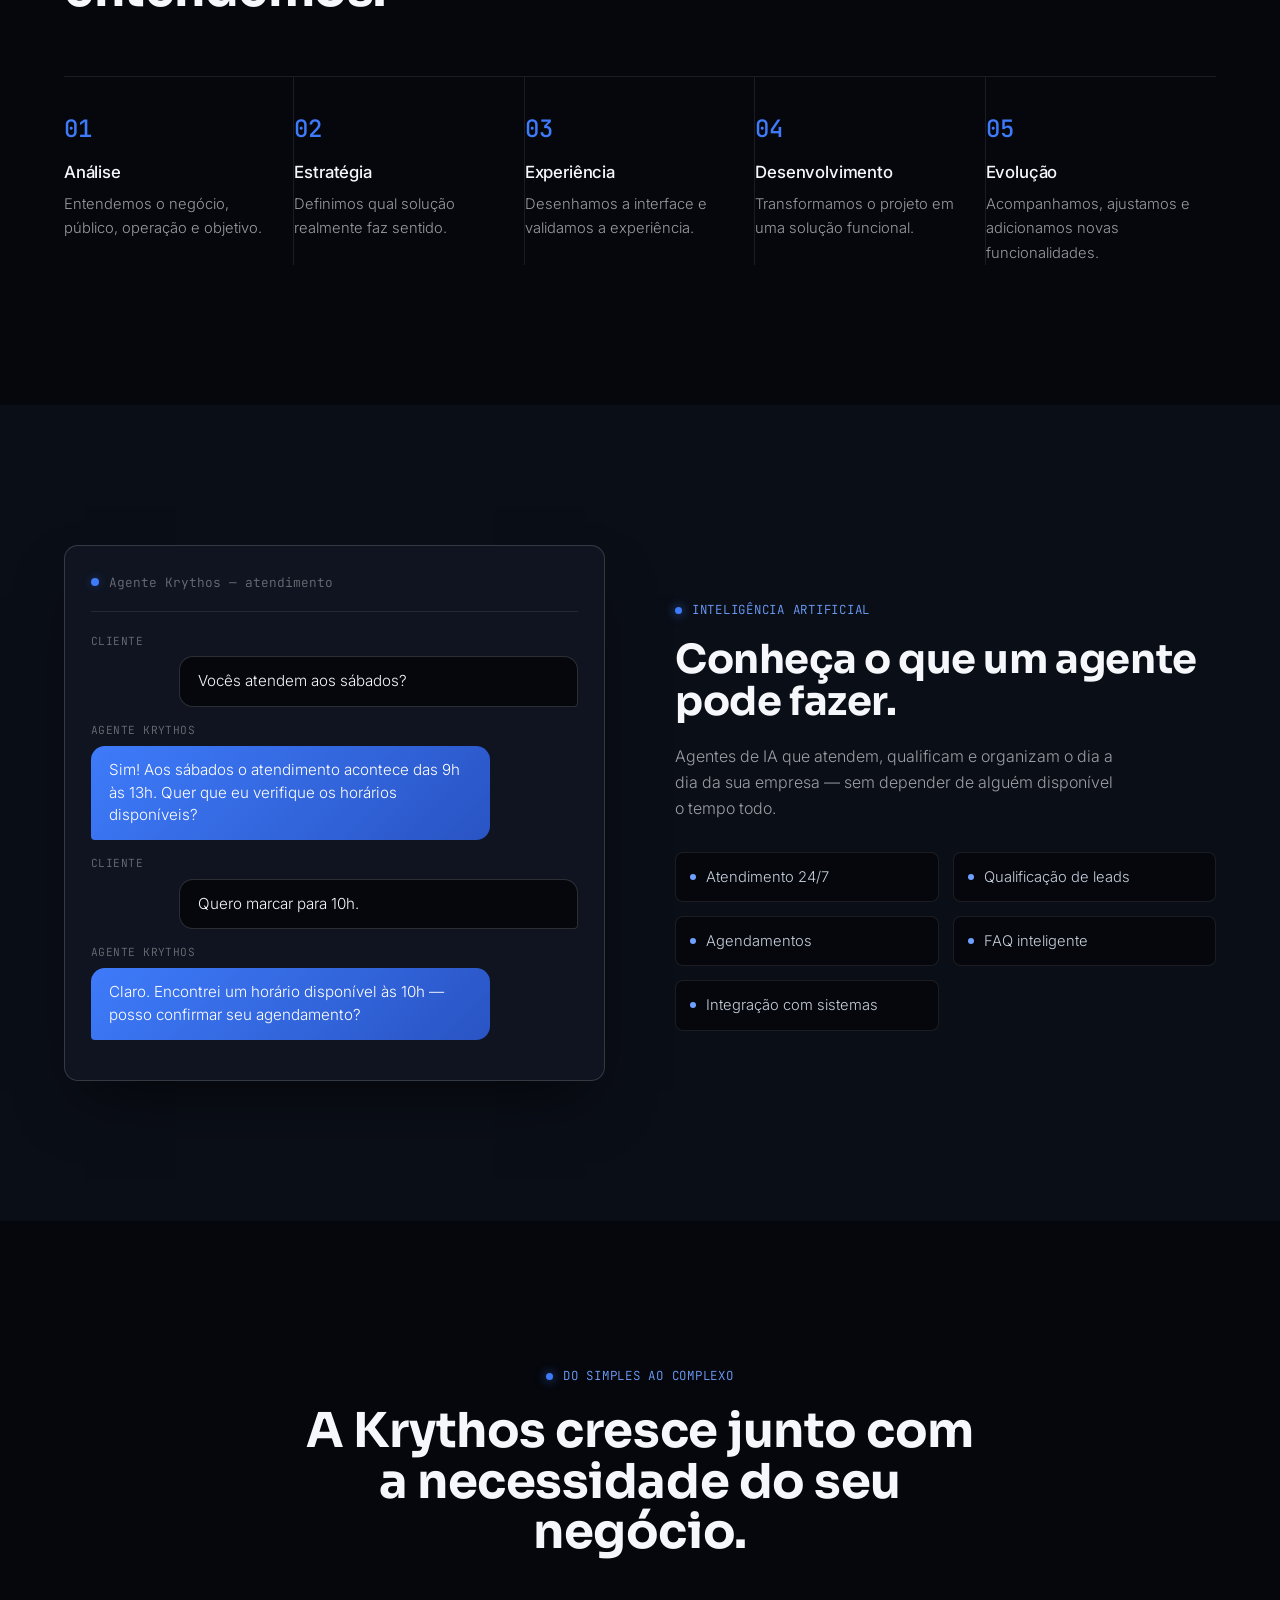
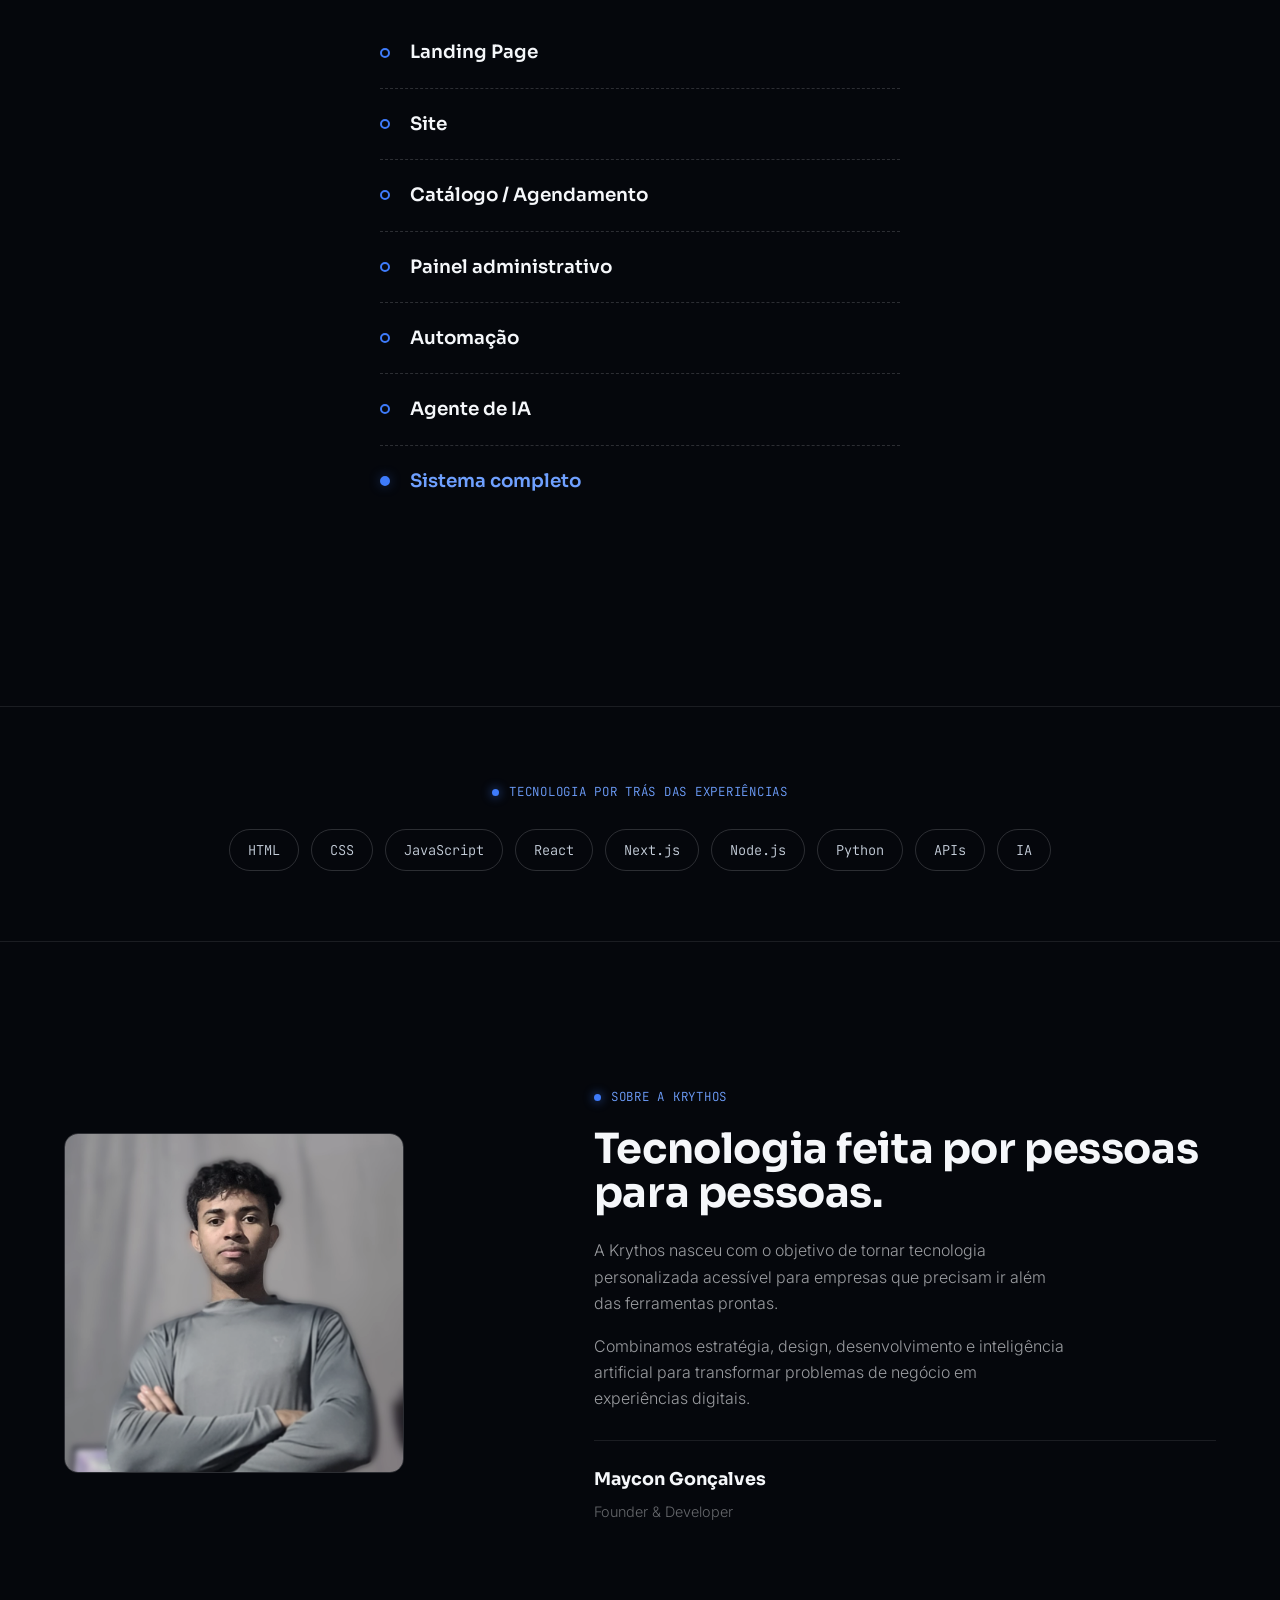
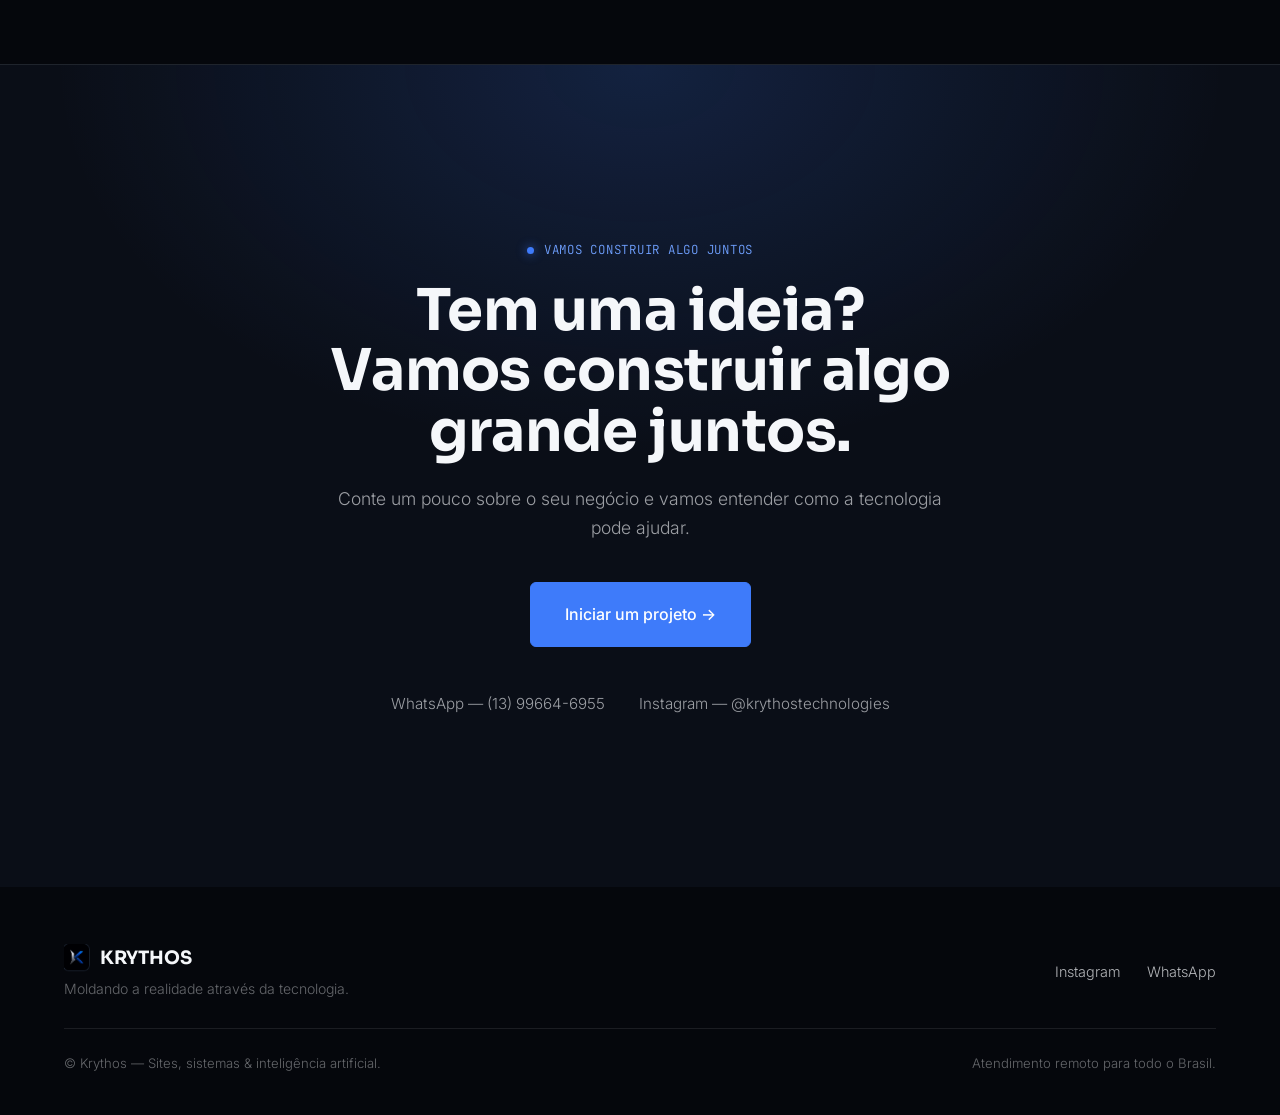
==== commit 12729cdd: "apagando imagem bugada" ====
--- a/index.html
+++ b/index.html
@@ -813,7 +813,6 @@
   <!-- HERO -->
   <section class="hero" id="inicio">
     <div class="hero-grid"></div>
-    <img src="assets/krythos-mark.png" alt="" class="hero-mark">
     <div class="hero-inner">
       <div class="eyebrow">Estúdio de desenvolvimento &amp; IA</div>
       <h1>Transformamos ideias e negócios em <span class="accent">produtos digitais.</span></h1>
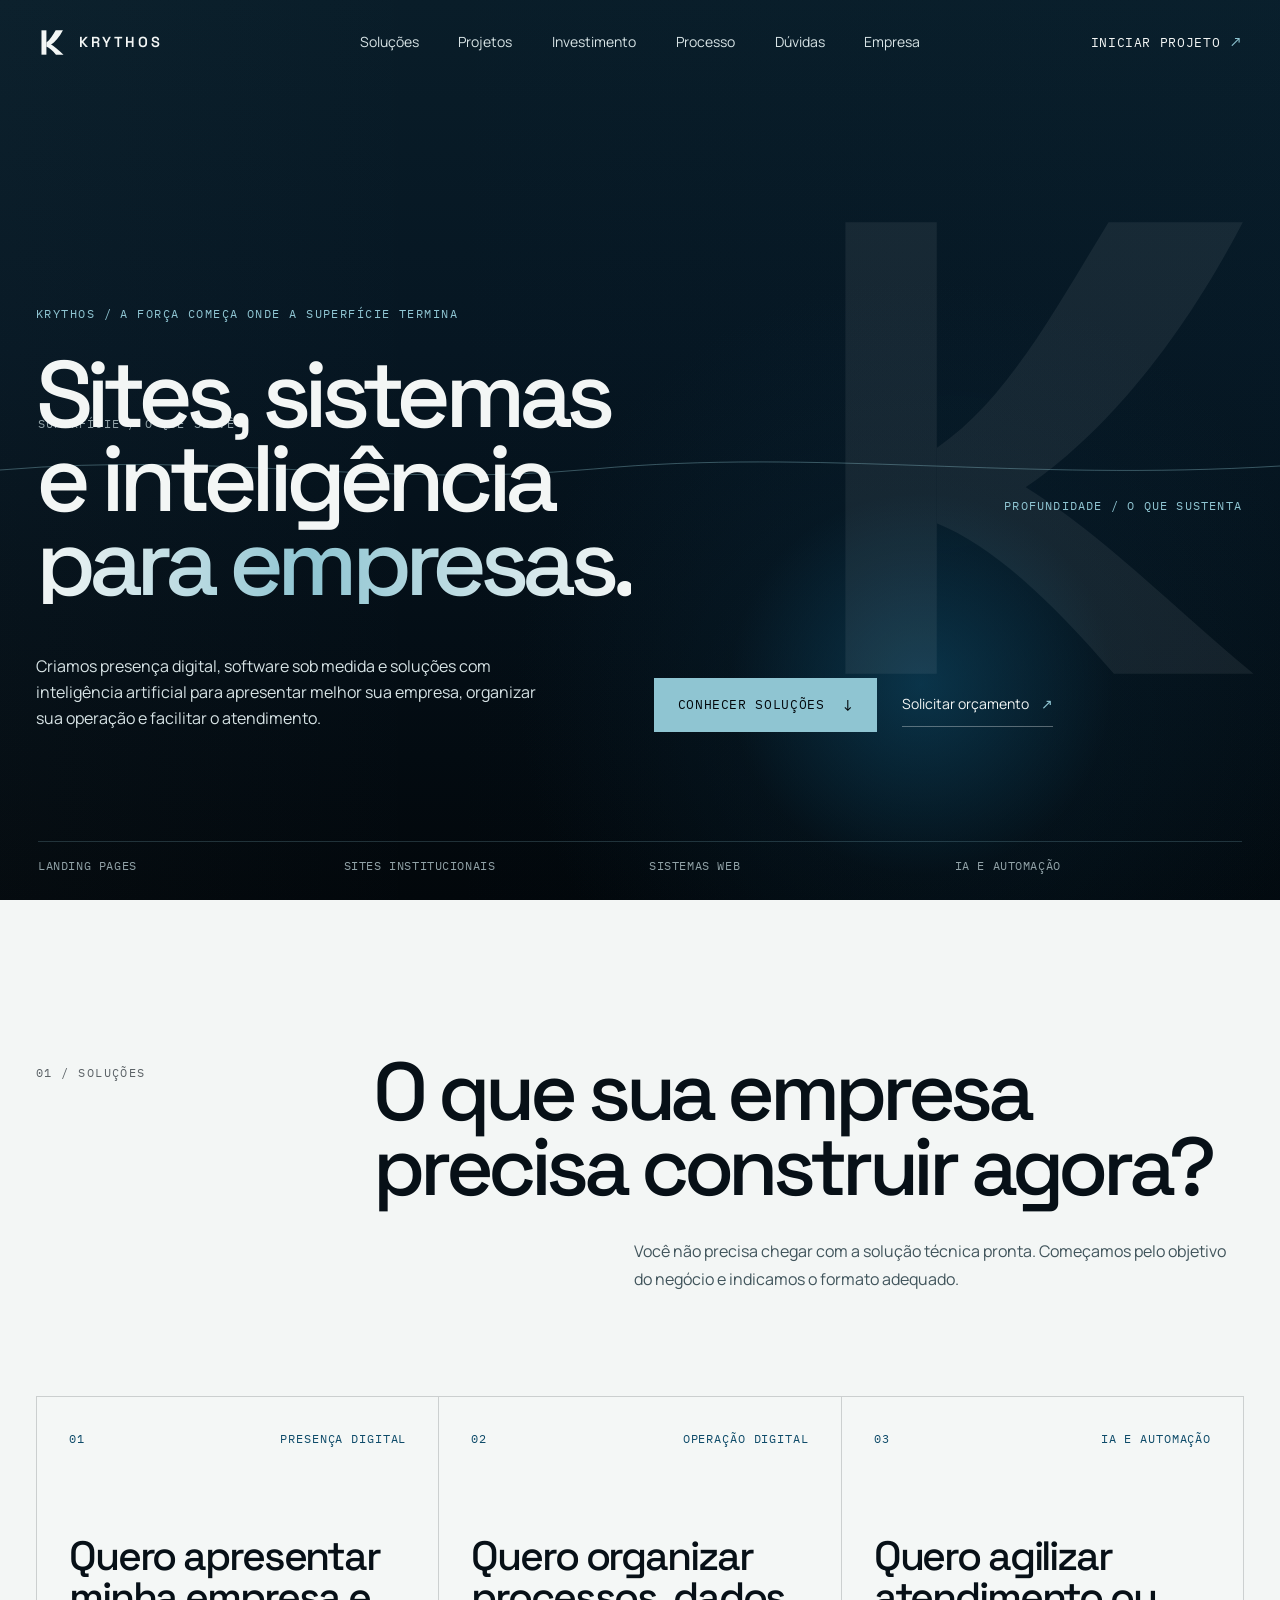
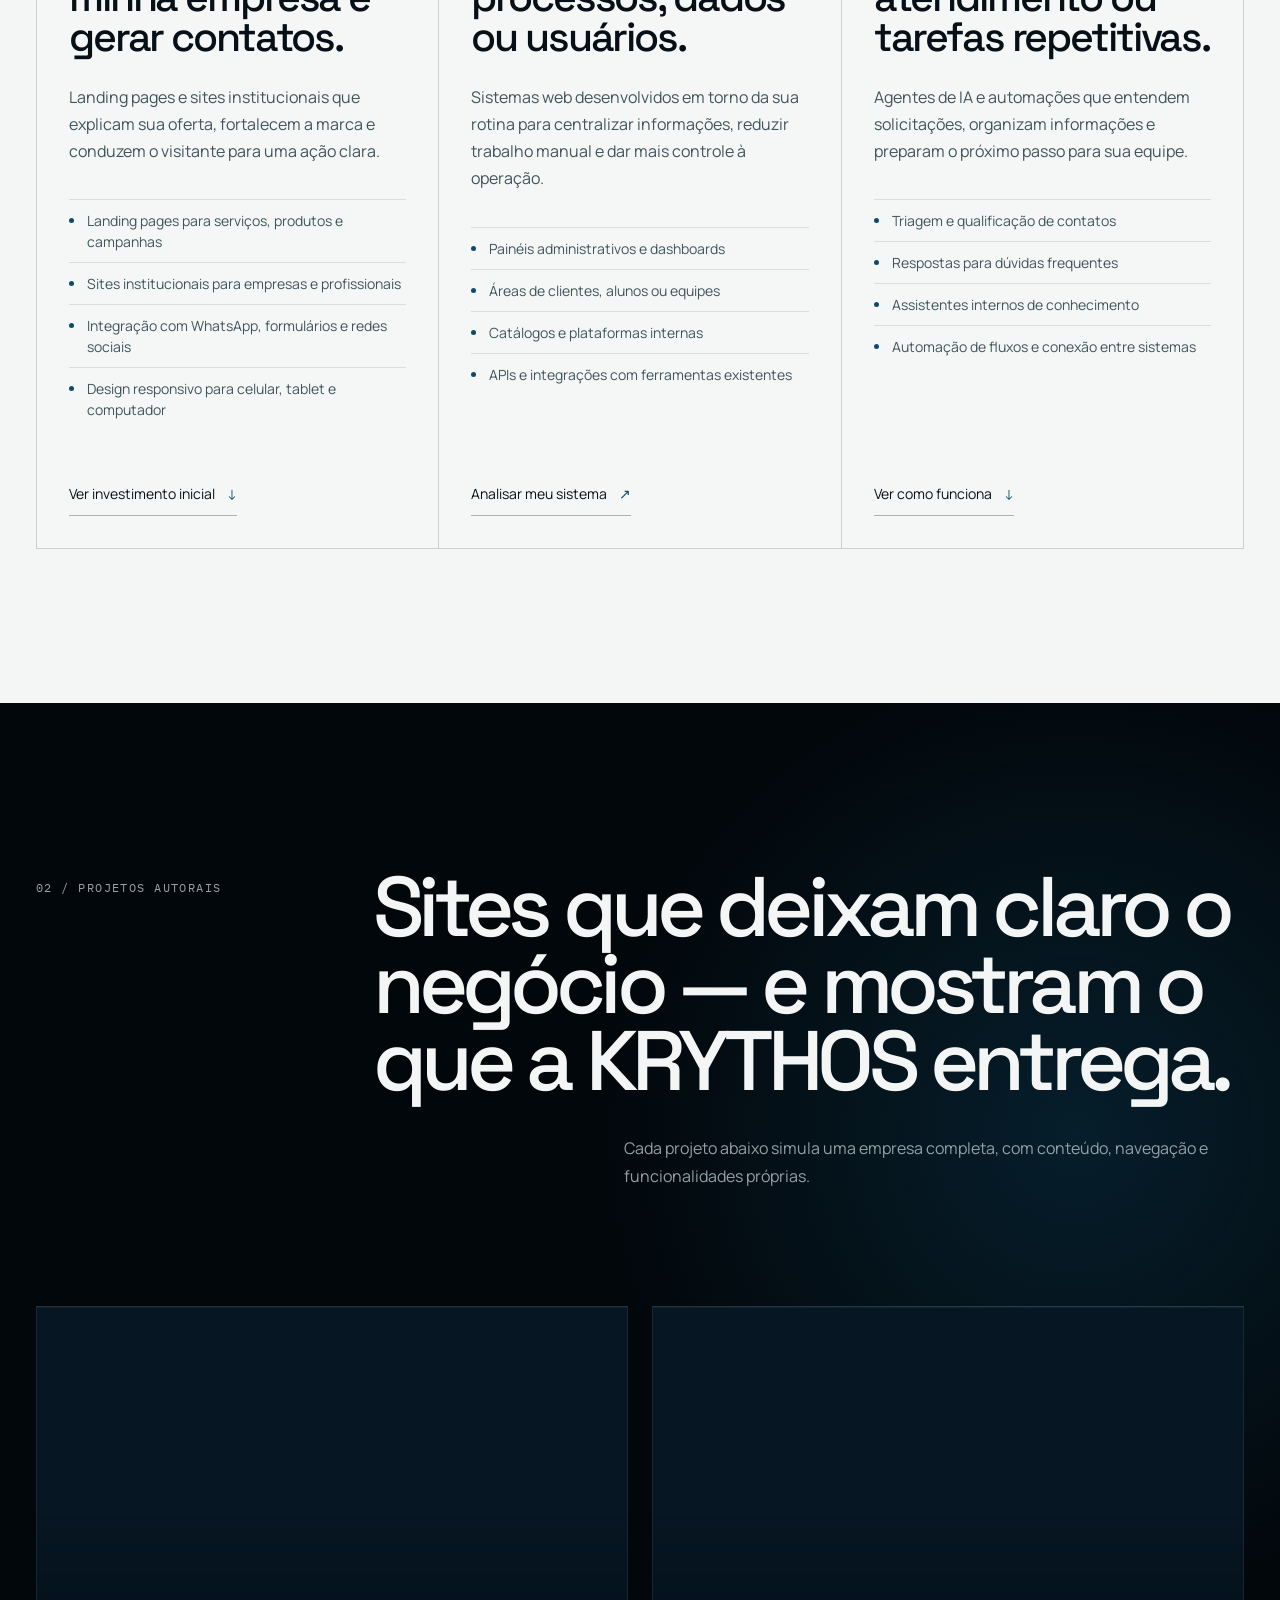
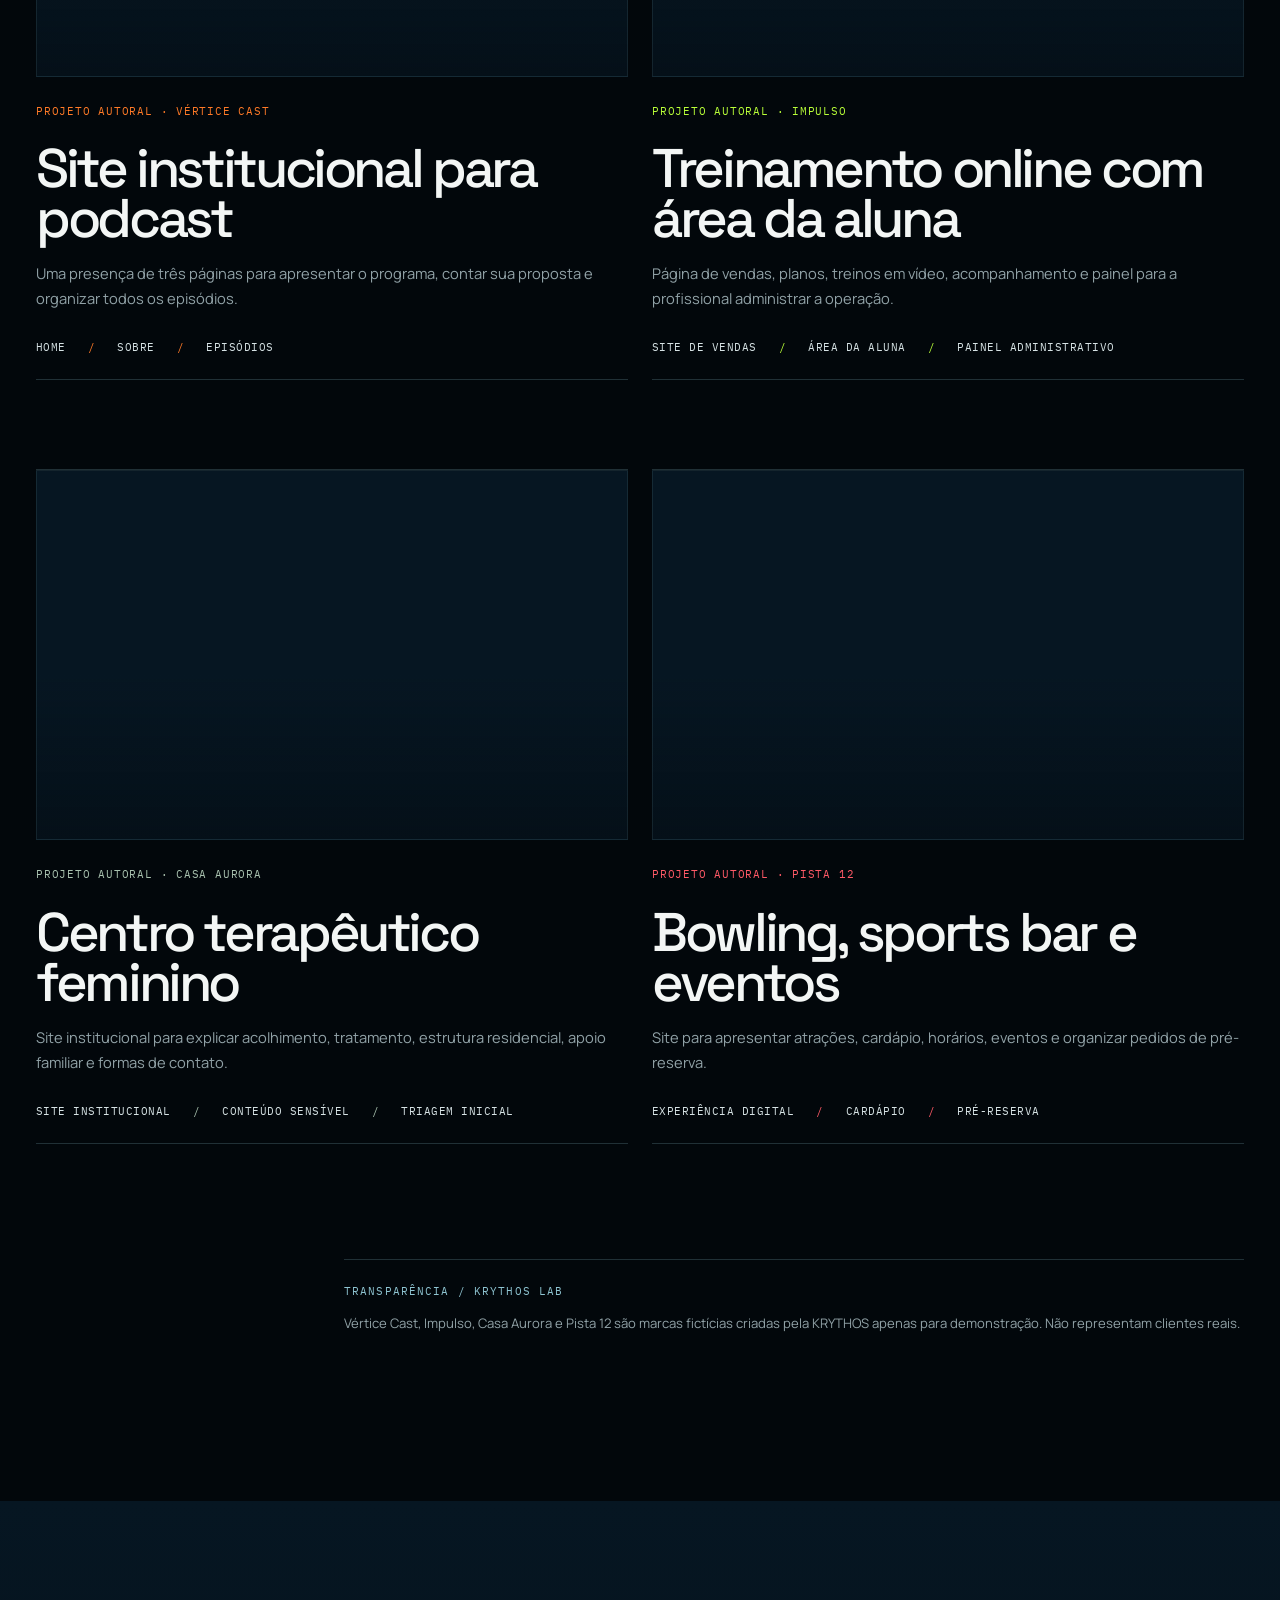
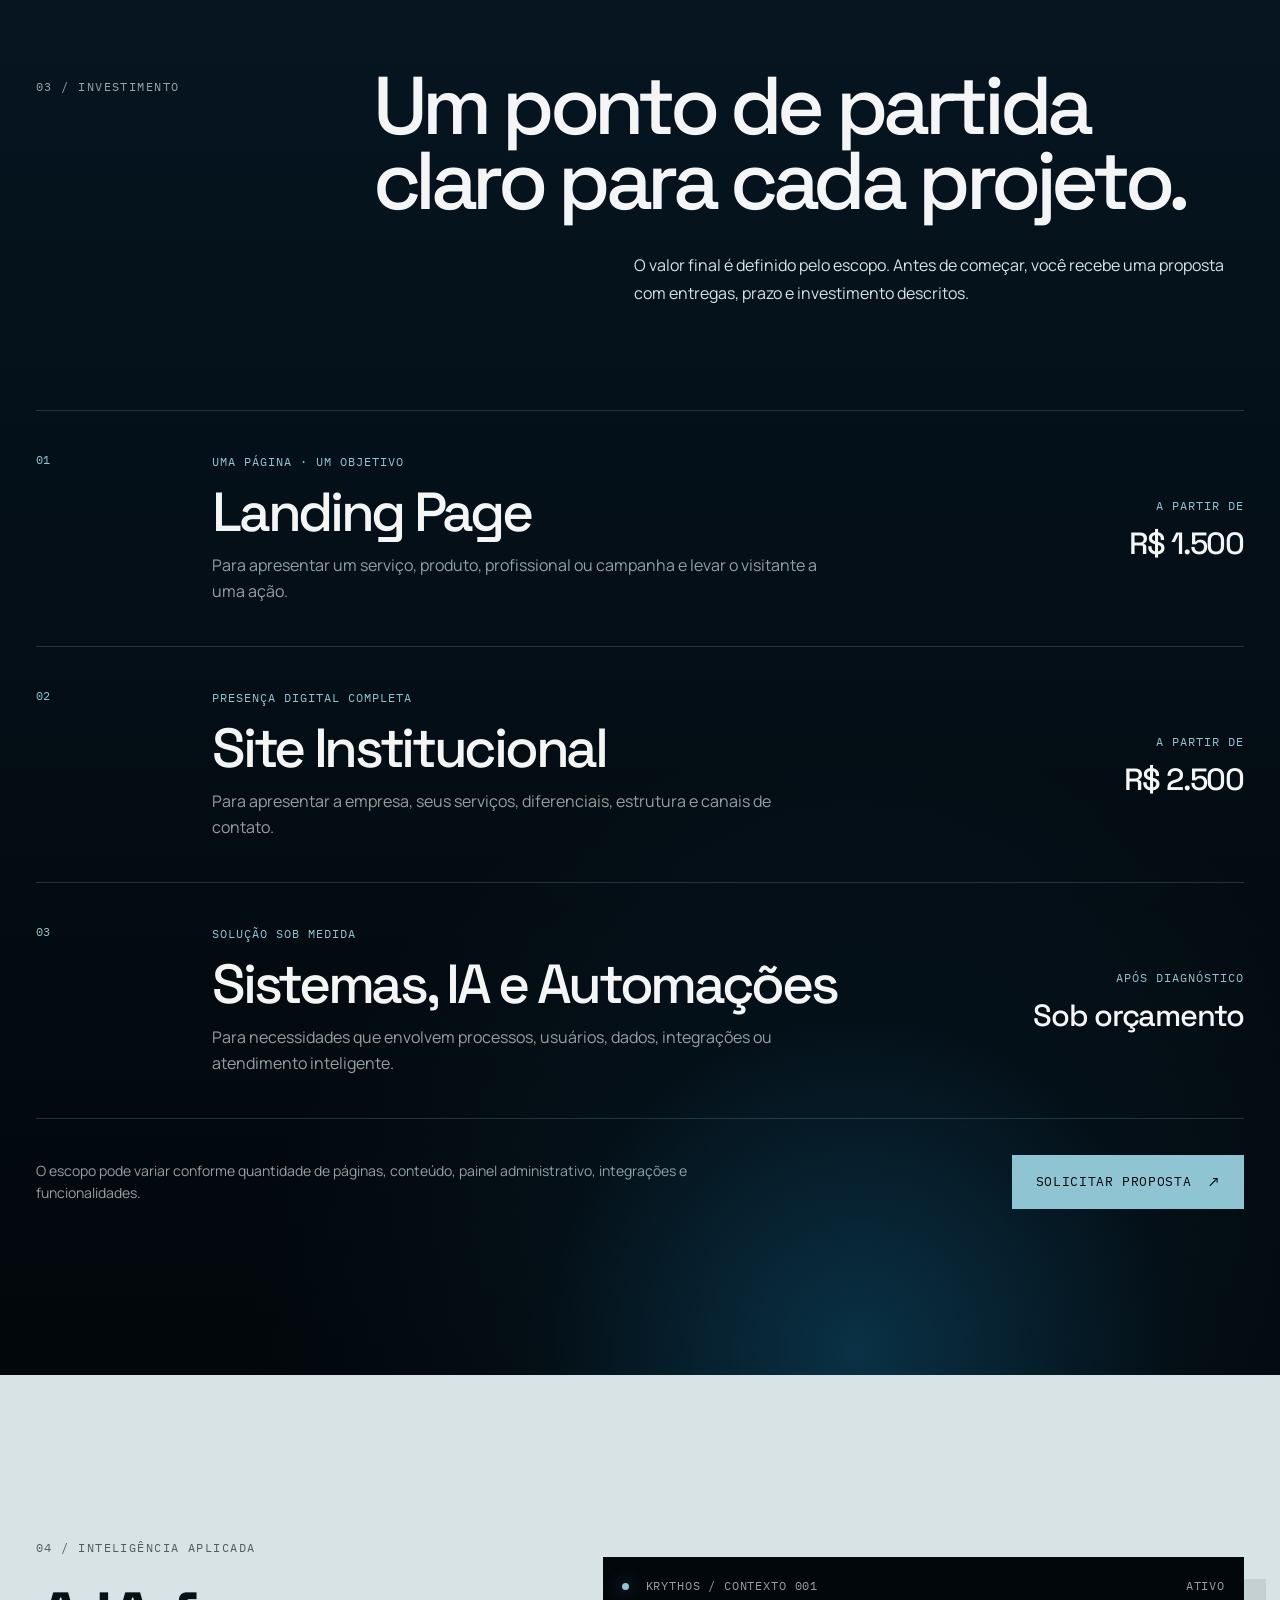
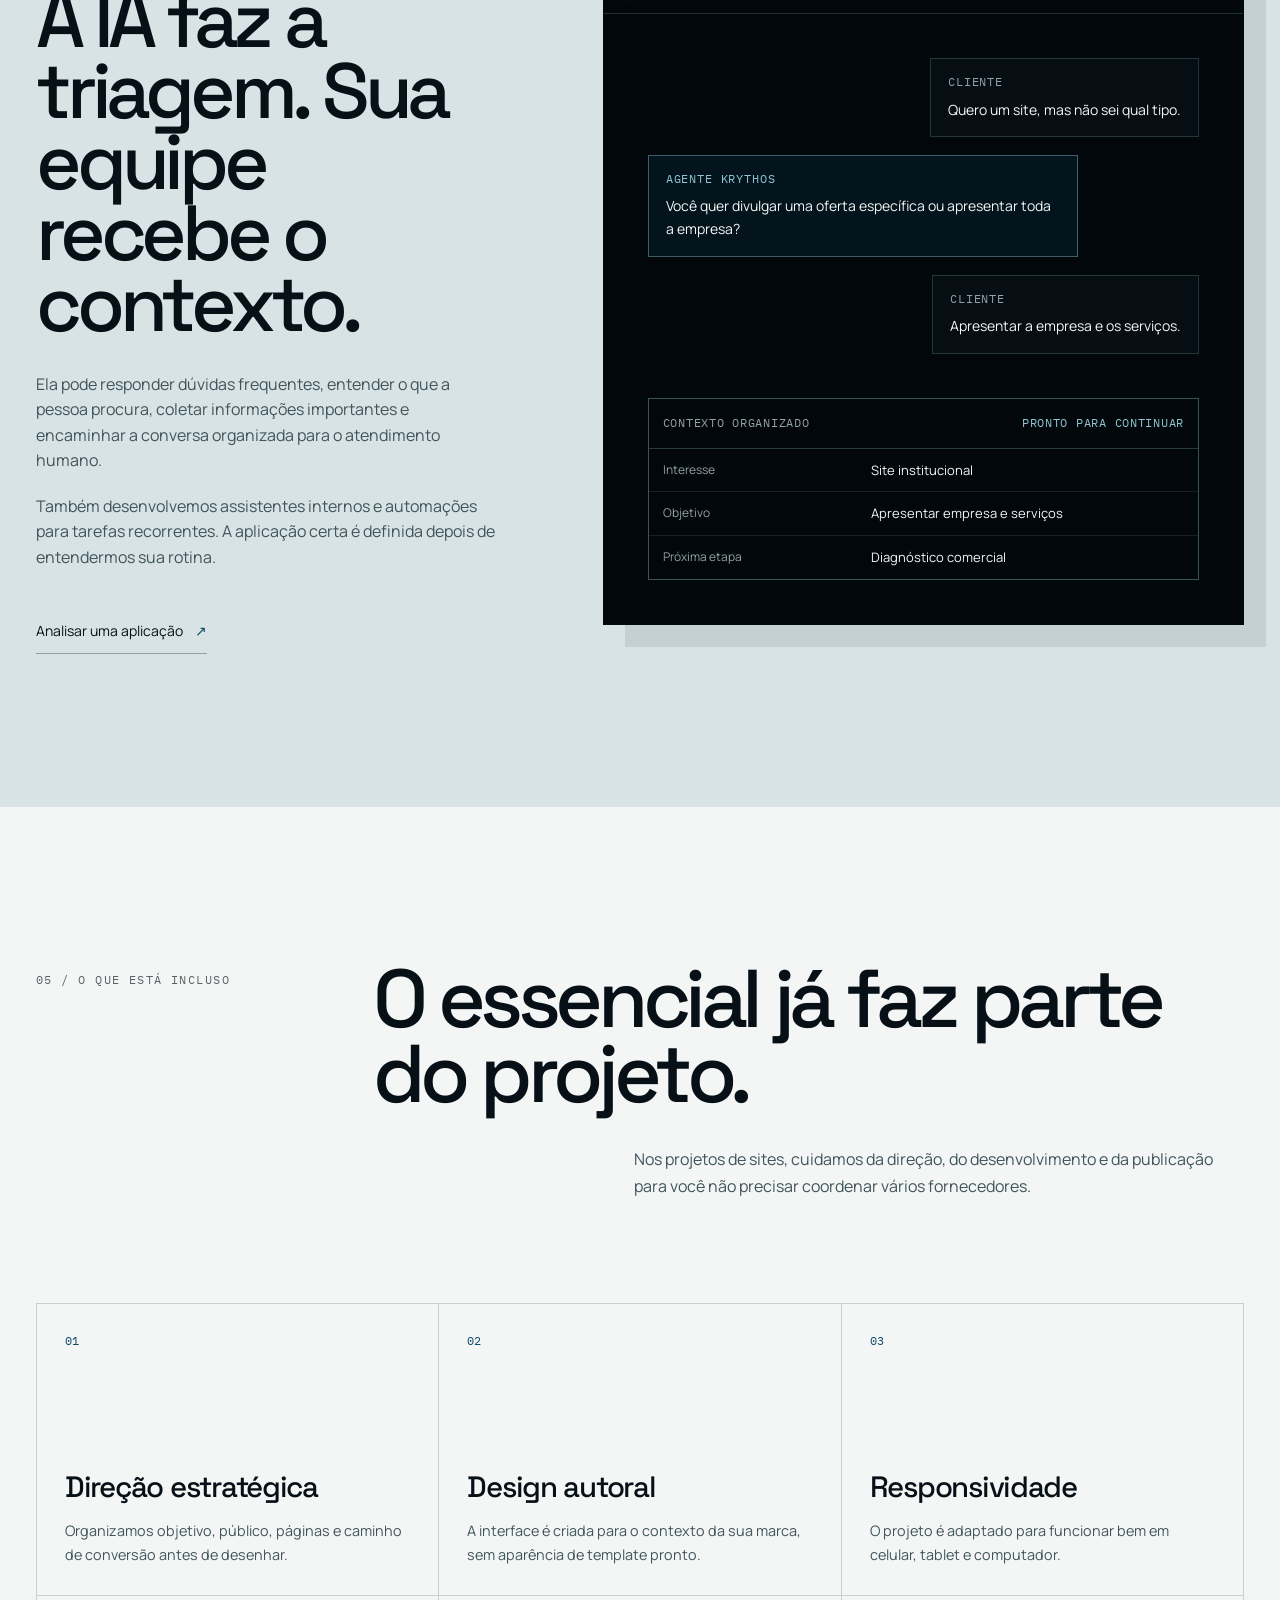
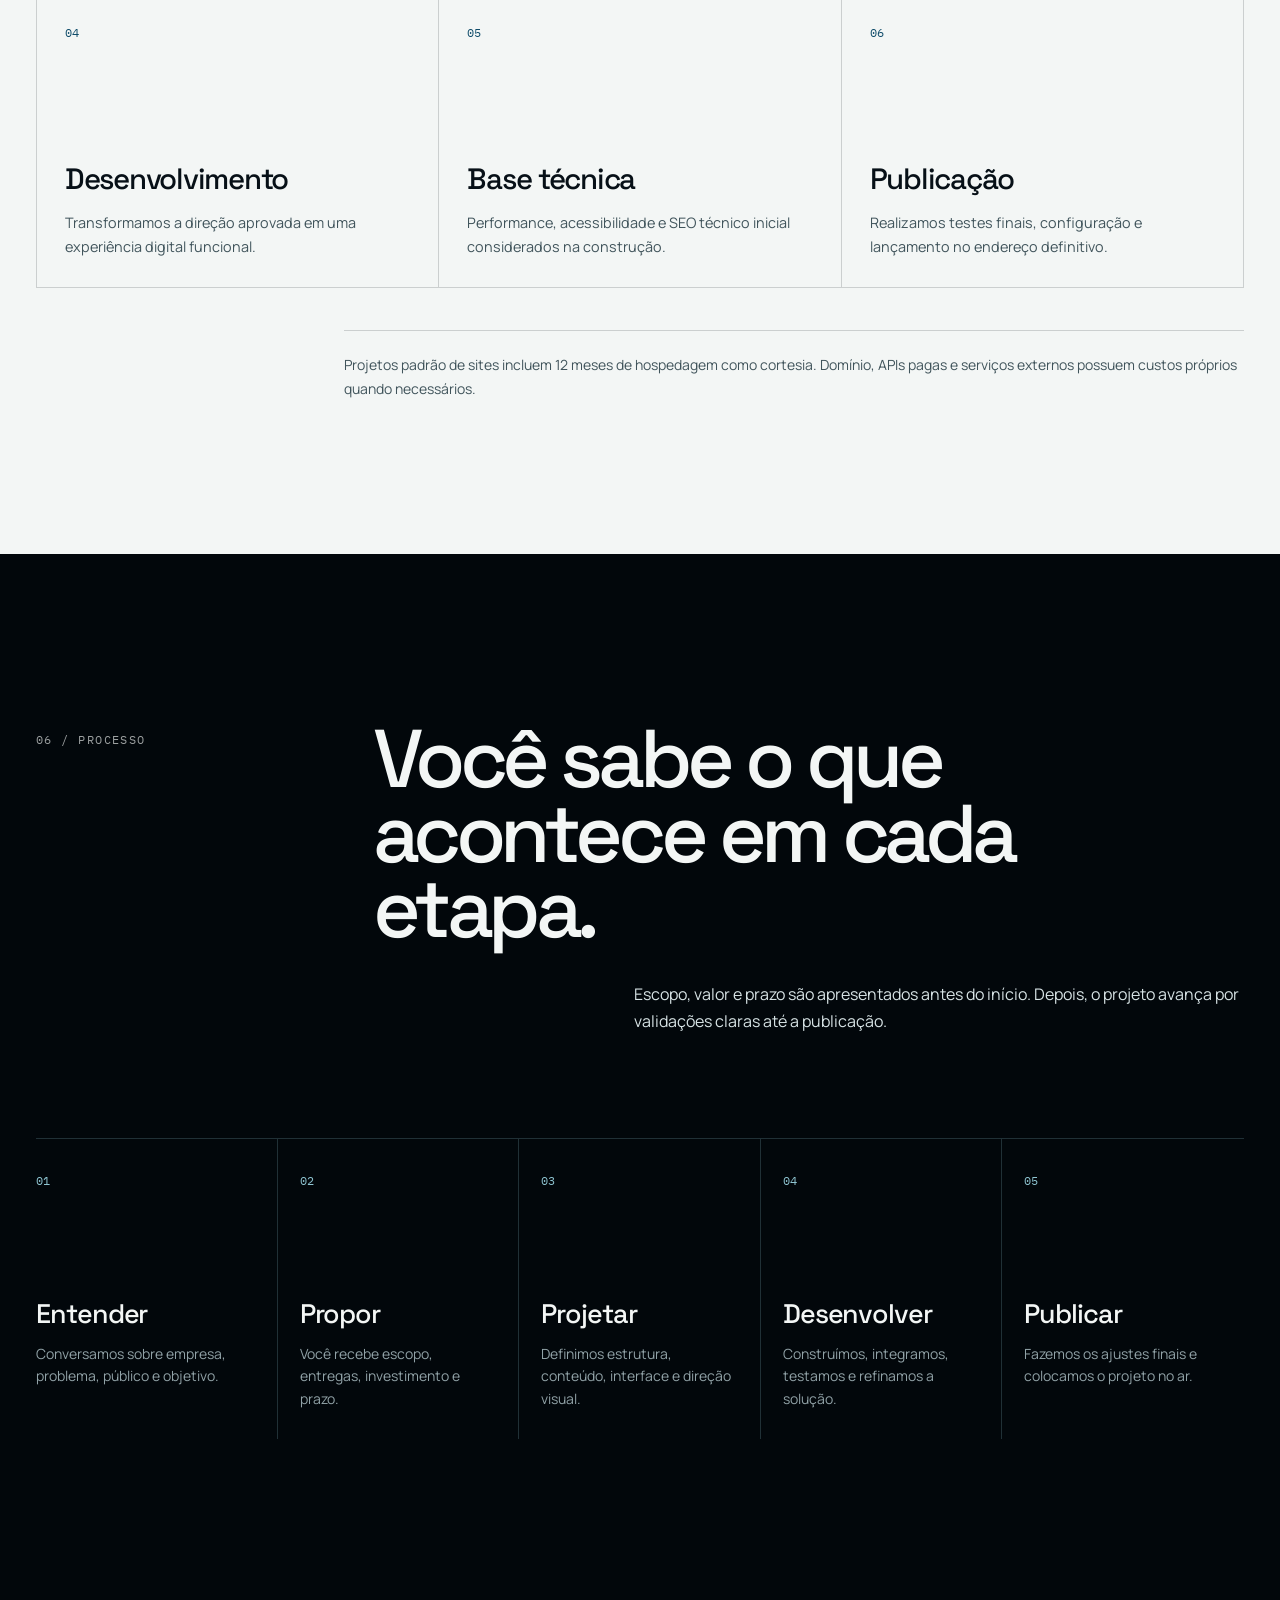
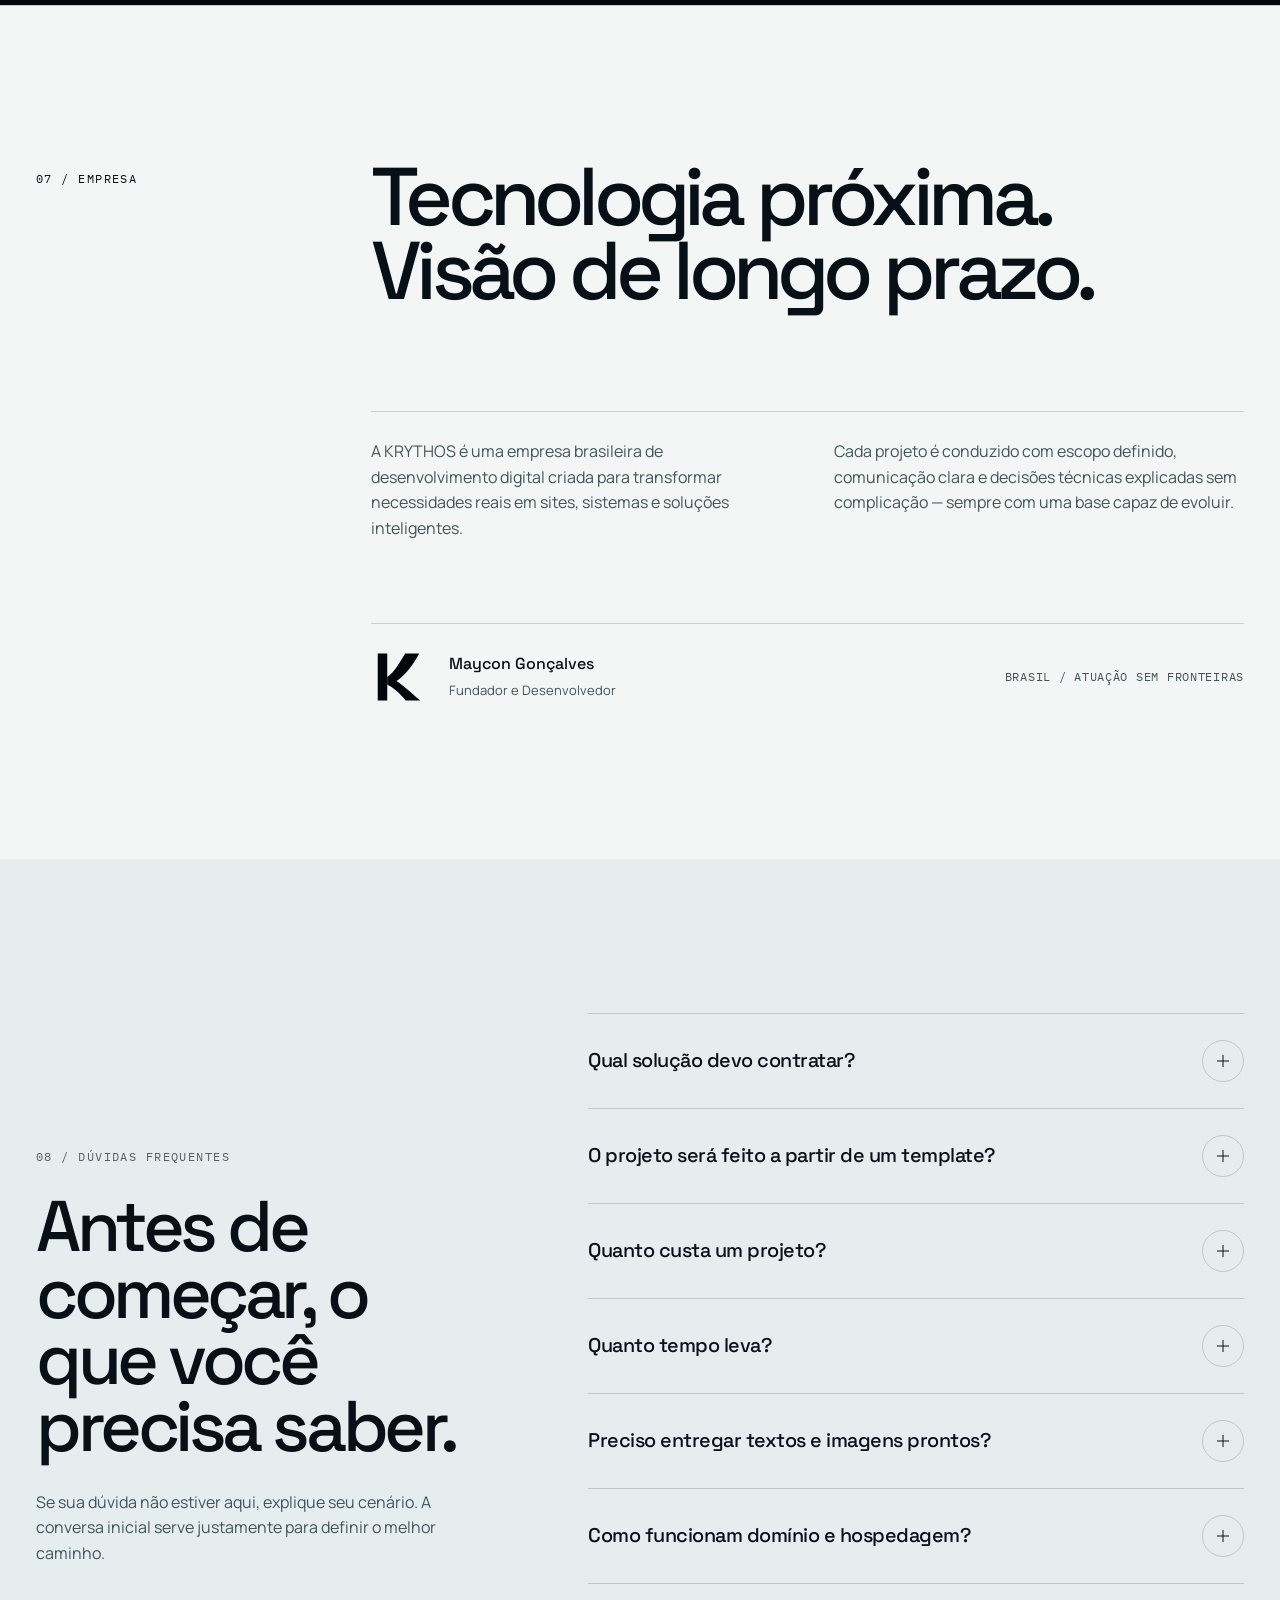
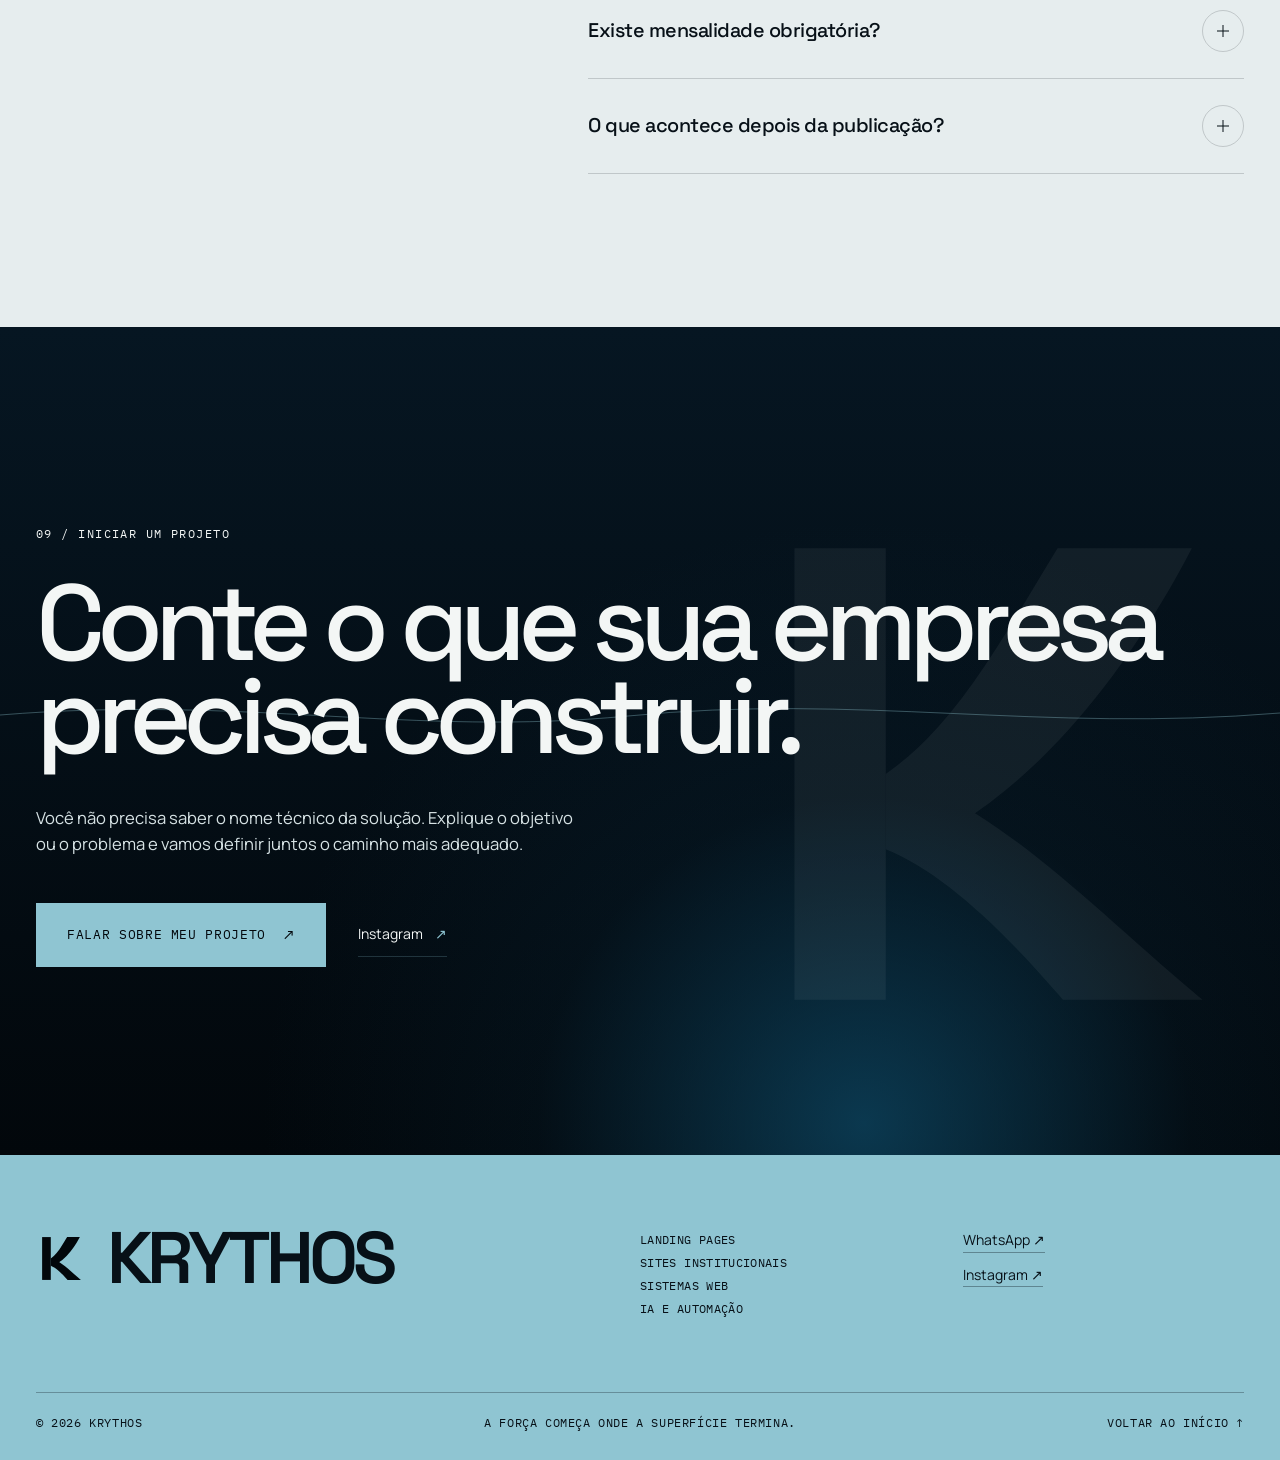
==== commit 7d5924f0: "krythos-nivel-1" ====
--- a/index.html
+++ b/index.html
@@ -1,1167 +1,646 @@
-<!DOCTYPE html>
+<!doctype html>
 <html lang="pt-BR">
 <head>
-<meta charset="UTF-8">
-<meta name="viewport" content="width=device-width, initial-scale=1.0">
-<title>Krythos — Sites, Sistemas & Inteligência Artificial</title>
-<link rel="icon" href="assets/krythos-mark.png">
-<link rel="preconnect" href="https://fonts.googleapis.com">
-<link rel="preconnect" href="https://fonts.gstatic.com" crossorigin>
-<link href="https://fonts.googleapis.com/css2?family=Sora:wght@400;500;600;700;800&family=Inter:wght@300;400;500;600&family=JetBrains+Mono:wght@400;500&display=swap" rel="stylesheet">
-<style>
-
-  :root{
-    --bg: #05070c;
-    --bg-2: #0a0e17;
-    --bg-3: #0f1420;
-    --line: rgba(245,247,250,0.09);
-    --line-2: rgba(245,247,250,0.16);
-    --ink: #F5F7FA;
-    --muted: rgba(245,247,250,0.62);
-    --muted-2: rgba(245,247,250,0.4);
-    --blue: #3E7BFA;
-    --blue-2: #6FA0FF;
-    --blue-glow: rgba(62,123,250,0.35);
-    --silver: #C7D0DC;
-    --display: 'Sora', sans-serif;
-    --corpo: 'Inter', sans-serif;
-    --mono: 'JetBrains Mono', monospace;
-  }
-
-  *{ margin:0; padding:0; box-sizing:border-box; }
-
-  html{ scroll-behavior:smooth; }
-  html, body{ max-width:100%; overflow-x:hidden; background:var(--bg); }
-
-  body{
-    color:var(--ink);
-    font-family:var(--corpo);
-    font-weight:300;
-    line-height:1.65;
-    -webkit-font-smoothing:antialiased;
-  }
-
-  img{ display:block; max-width:100%; height:auto; }
-  a{ color:inherit; text-decoration:none; }
-  :focus-visible{ outline:2px solid var(--blue); outline-offset:3px; }
-  ::selection{ background:var(--blue); color:#fff; }
-
-  .wrap{ max-width:1240px; margin:0 auto; padding:0 32px; }
-
-  h1,h2,h3{
-    font-family:var(--display);
-    font-weight:700;
-    letter-spacing:-0.01em;
-    line-height:1.05;
-  }
-
-  section{ position:relative; }
-
-  .eyebrow{
-    display:inline-flex;
-    align-items:center;
-    gap:10px;
-    font-family:var(--mono);
-    font-size:0.78rem;
-    letter-spacing:0.06em;
-    text-transform:uppercase;
-    color:var(--blue-2);
-    margin-bottom:20px;
-  }
-  .eyebrow::before{
-    content:'';
-    width:7px; height:7px;
-    border-radius:50%;
-    background:var(--blue);
-    box-shadow:0 0 10px 2px var(--blue-glow);
-  }
-
-  .section-head{
-    max-width:680px;
-    margin-bottom:60px;
-  }
-  .section-head h2{
-    font-size:clamp(2rem, 4vw, 3rem);
-    margin-bottom:18px;
-  }
-  .section-head p{
-    color:var(--muted);
-    font-size:1.05rem;
-    max-width:560px;
-  }
-
-  /* ---------- Buttons ---------- */
-
-  .btn{
-    display:inline-flex;
-    align-items:center;
-    justify-content:center;
-    gap:8px;
-    max-width:100%;
-    padding:15px 28px;
-    font-family:var(--corpo);
-    font-weight:500;
-    font-size:0.92rem;
-    border:1px solid var(--blue);
-    background:var(--blue);
-    color:#fff;
-    cursor:pointer;
-    border-radius:6px;
-    transition:background 0.2s ease, border-color 0.2s ease, transform 0.15s ease, box-shadow 0.2s ease;
-    white-space:normal;
-    text-align:center;
-  }
-  .btn:hover{ background:#2f65e0; border-color:#2f65e0; box-shadow:0 0 26px var(--blue-glow); }
-  .btn:active{ transform:scale(0.98); }
-
-  .btn-outline{
-    background:transparent;
-    border:1px solid var(--line-2);
-    color:var(--ink);
-  }
-  .btn-outline:hover{
-    border-color:var(--silver);
-    background:rgba(245,247,250,0.04);
-    box-shadow:none;
-  }
-
-  .btn-lg{ padding:18px 34px; font-size:1rem; }
-
-  /* ---------- Header ---------- */
-
-  header{
-    position:fixed;
-    top:0; left:0; right:0;
-    z-index:100;
-    background:rgba(5,7,12,0.75);
-    backdrop-filter:blur(10px);
-    border-bottom:1px solid var(--line);
-  }
-
-  .header-inner{
-    display:flex;
-    align-items:center;
-    justify-content:space-between;
-    padding:16px 32px;
-    max-width:1240px;
-    margin:0 auto;
-  }
-
-  .logo{
-    display:flex;
-    align-items:center;
-    gap:10px;
-    font-family:var(--display);
-    font-weight:700;
-    font-size:1.25rem;
-    letter-spacing:0.01em;
-  }
-  .logo img{ width:30px; height:auto; }
-
-  nav{ display:flex; align-items:center; gap:32px; }
-
-  .nav-links{ display:flex; gap:30px; font-size:0.92rem; }
-  .nav-links a{ opacity:0.72; transition:opacity 0.2s ease; }
-  .nav-links a:hover{ opacity:1; }
-
-  .menu-toggle{
-    display:none;
-    background:none;
-    border:none;
-    color:var(--ink);
-    font-size:1.5rem;
-    line-height:1;
-    cursor:pointer;
-    padding:4px;
-  }
-
-  .mobile-nav{
-    position:fixed;
-    top:0; left:0; right:0; bottom:0;
-    height:100dvh;
-    width:100%;
-    background:var(--bg);
-    z-index:999;
-    display:flex;
-    flex-direction:column;
-    justify-content:center;
-    gap:16px;
-    padding:90px 32px 32px;
-    overflow-y:auto;
-    transform:translateY(-100%);
-    opacity:0;
-    visibility:hidden;
-    transition:transform 0.35s ease, opacity 0.35s ease, visibility 0.35s;
-  }
-  .mobile-nav.open{ transform:translateY(0); opacity:1; visibility:visible; }
-  .mobile-nav a{ font-family:var(--display); font-weight:600; font-size:1.5rem; }
-  .mobile-nav .btn{ align-self:flex-start; margin-top:14px; }
-  .mobile-nav-close{
-    position:absolute; top:24px; right:24px;
-    background:none; border:none; color:var(--ink);
-    font-size:1.6rem; line-height:1; cursor:pointer; padding:8px;
-  }
-  body.nav-open{ overflow:hidden; }
-
-  /* ---------- Hero ---------- */
-
-  .hero{
-    min-height:100vh;
-    display:flex;
-    align-items:center;
-    padding:150px 32px 100px;
-    position:relative;
-    overflow:hidden;
-    background:
-      radial-gradient(ellipse 700px 500px at 15% 15%, rgba(62,123,250,0.16), transparent 60%),
-      radial-gradient(ellipse 600px 500px at 90% 30%, rgba(111,160,255,0.10), transparent 60%),
-      var(--bg);
-  }
-
-  .hero-grid{
-    position:absolute;
-    inset:0;
-    background-image:
-      linear-gradient(var(--line) 1px, transparent 1px),
-      linear-gradient(90deg, var(--line) 1px, transparent 1px);
-    background-size:64px 64px;
-    -webkit-mask-image:radial-gradient(ellipse 900px 600px at 30% 20%, #000 10%, transparent 75%);
-    mask-image:radial-gradient(ellipse 900px 600px at 30% 20%, #000 10%, transparent 75%);
-    opacity:0.7;
-  }
-
-  .hero-mark{
-    position:absolute;
-    right:-60px;
-    top:50%;
-    transform:translateY(-50%);
-    width:520px;
-    opacity:0.14;
-    filter:blur(0.5px);
-    pointer-events:none;
-  }
-
-  .hero-inner{
-    position:relative;
-    z-index:1;
-    max-width:820px;
-    margin:0 auto;
-    width:100%;
-    padding:0 32px;
-  }
-
-  .hero h1{
-    font-size:clamp(2.6rem, 6vw, 4.6rem);
-    margin-bottom:28px;
-  }
-  .hero h1 .accent{
-    background:linear-gradient(90deg, var(--blue-2), var(--blue));
-    -webkit-background-clip:text;
-    background-clip:text;
-    color:transparent;
-  }
-
-  .hero p{
-    font-size:1.15rem;
-    color:var(--muted);
-    max-width:600px;
-    margin-bottom:40px;
-  }
-
-  .hero-ctas{ display:flex; gap:16px; flex-wrap:wrap; margin-bottom:44px; }
-
-  .hero-tags{
-    font-family:var(--mono);
-    font-size:0.82rem;
-    letter-spacing:0.03em;
-    color:var(--muted-2);
-  }
-
-  /* ---------- Marquee ---------- */
-
-  .marquee-band{
-    border-top:1px solid var(--line);
-    border-bottom:1px solid var(--line);
-    background:var(--bg-2);
-    overflow:hidden;
-    padding:22px 0;
-  }
-  .marquee-track{
-    display:flex;
-    width:max-content;
-    animation:scroll-left 28s linear infinite;
-  }
-  .marquee-track span{
-    font-family:var(--display);
-    font-weight:600;
-    font-size:1.4rem;
-    color:var(--muted-2);
-    white-space:nowrap;
-    padding:0 28px;
-    display:flex;
-    align-items:center;
-    gap:28px;
-  }
-  .marquee-track span::after{
-    content:'•';
-    color:var(--blue);
-  }
-  @keyframes scroll-left{
-    from{ transform:translateX(0); }
-    to{ transform:translateX(-50%); }
-  }
-  @media (prefers-reduced-motion: reduce){
-    .marquee-track{ animation:none; }
-  }
-
-  /* ---------- Soluções ---------- */
-
-  .solucoes{ padding:140px 32px; }
-
-  .solucoes-grid{
-    display:grid;
-    grid-template-columns:repeat(2, 1fr);
-    gap:1px;
-    background:var(--line);
-    border:1px solid var(--line);
-  }
-
-  .solucao-card{
-    background:var(--bg);
-    padding:44px 40px;
-    transition:background 0.25s ease;
-  }
-  .solucao-card:hover{ background:var(--bg-3); }
-
-  .solucao-num{
-    font-family:var(--mono);
-    font-size:0.8rem;
-    color:var(--blue-2);
-    display:block;
-    margin-bottom:20px;
-  }
-
-  .solucao-card h3{
-    font-size:1.4rem;
-    margin-bottom:14px;
-  }
-
-  .solucao-card p{
-    color:var(--muted);
-    font-size:0.98rem;
-    max-width:340px;
-    margin-bottom:22px;
-  }
-
-  .solucao-link{
-    font-size:0.9rem;
-    font-weight:500;
-    color:var(--blue-2);
-    display:inline-flex;
-    align-items:center;
-    gap:6px;
-    background:none;
-    border:none;
-    padding:0;
-    cursor:pointer;
-    font-family:var(--corpo);
-    transition:gap 0.2s ease;
-  }
-  .solucao-link:hover{ gap:10px; }
-  .solucao-link .arrow{ display:inline-block; transition:transform 0.25s ease; }
-  .solucao-card.open .solucao-link .arrow{ transform:rotate(90deg); }
-  .solucao-link .label-open{ display:inline; }
-  .solucao-link .label-close{ display:none; }
-  .solucao-card.open .solucao-link .label-open{ display:none; }
-  .solucao-card.open .solucao-link .label-close{ display:inline; }
-
-  .solucao-more{
-    max-height:0;
-    overflow:hidden;
-    opacity:0;
-    transition:max-height 0.35s ease, opacity 0.3s ease, margin-top 0.35s ease;
-  }
-  .solucao-more p{
-    color:var(--muted);
-    font-size:0.94rem;
-    max-width:360px;
-    padding-top:16px;
-    border-top:1px solid var(--line);
-  }
-  .solucao-card.open .solucao-more{
-    max-height:220px;
-    opacity:1;
-    margin-top:18px;
-  }
-
-  /* ---------- Projetos (vazio por enquanto) ---------- */
-
-  .projetos{ padding:140px 32px; background:var(--bg-2); }
-
-  .projetos-empty{
-    border:1px dashed var(--line-2);
-    border-radius:10px;
-    padding:90px 40px;
-    text-align:center;
-  }
-  .projetos-empty h3{
-    font-family:var(--display);
-    font-size:1.4rem;
-    margin-bottom:14px;
-    color:var(--silver);
-  }
-  .projetos-empty p{
-    color:var(--muted-2);
-    max-width:420px;
-    margin:0 auto;
-    font-size:0.98rem;
-  }
-
-  /* ---------- Problemas ---------- */
-
-  .problemas{ padding:140px 32px; }
-
-  .problemas-grid{
-    display:grid;
-    grid-template-columns:1fr 1fr;
-    gap:50px 60px;
-  }
-
-  .problema-item{ border-top:1px solid var(--line); padding-top:26px; }
-  .problema-num{
-    font-family:var(--mono);
-    font-size:0.8rem;
-    color:var(--blue-2);
-    display:block;
-    margin-bottom:16px;
-  }
-  .problema-item h3{
-    font-family:var(--corpo);
-    font-weight:500;
-    font-size:1.15rem;
-    margin-bottom:12px;
-    color:var(--ink);
-  }
-  .problema-item p{ color:var(--muted); font-size:0.98rem; max-width:380px; }
-
-  /* ---------- Prévia CTA ---------- */
-
-  .previa{
-    padding:140px 32px;
-    background:
-      radial-gradient(ellipse 700px 400px at 80% 20%, rgba(62,123,250,0.14), transparent 65%),
-      var(--bg-2);
-    border-top:1px solid var(--line);
-    border-bottom:1px solid var(--line);
-    text-align:center;
-  }
-  .previa .wrap{ max-width:680px; }
-  .previa h2{ font-size:clamp(2rem, 4vw, 2.8rem); margin-bottom:20px; }
-  .previa p{ color:var(--muted); font-size:1.05rem; margin-bottom:16px; }
-  .previa-note{
-    color:var(--muted-2);
-    font-size:0.92rem;
-    max-width:480px;
-    margin:0 auto 34px;
-  }
-
-  /* ---------- Como trabalhamos ---------- */
-
-  .processo{ padding:140px 32px; }
-
-  .processo-grid{
-    display:grid;
-    grid-template-columns:repeat(5, 1fr);
-    gap:0;
-    border-top:1px solid var(--line);
-  }
-  .processo-item{
-    padding:32px 24px 0 0;
-    border-right:1px solid var(--line);
-  }
-  .processo-item:last-child{ border-right:none; }
-  .processo-num{
-    font-family:var(--mono);
-    font-size:1.5rem;
-    font-weight:500;
-    color:var(--blue);
-    display:block;
-    margin-bottom:16px;
-  }
-  .processo-item h3{
-    font-family:var(--corpo);
-    font-weight:500;
-    font-size:1.05rem;
-    margin-bottom:10px;
-  }
-  .processo-item p{ color:var(--muted); font-size:0.92rem; }
-
-  /* ---------- IA interativa ---------- */
-
-  .ia-section{ padding:140px 32px; background:var(--bg-2); }
-
-  .ia-grid{
-    display:grid;
-    grid-template-columns:1fr 1fr;
-    gap:70px;
-    align-items:center;
-  }
-
-  .chat-mock{
-    background:var(--bg-3);
-    border:1px solid var(--line-2);
-    border-radius:14px;
-    padding:26px;
-    box-shadow:0 30px 60px -20px rgba(0,0,0,0.6);
-  }
-  .chat-mock-head{
-    display:flex;
-    align-items:center;
-    gap:10px;
-    padding-bottom:18px;
-    margin-bottom:20px;
-    border-bottom:1px solid var(--line);
-    font-family:var(--mono);
-    font-size:0.8rem;
-    color:var(--muted-2);
-  }
-  .chat-dot{ width:8px; height:8px; border-radius:50%; background:var(--blue); box-shadow:0 0 8px var(--blue-glow); }
-
-  .chat-bubble{
-    max-width:82%;
-    padding:13px 18px;
-    border-radius:14px;
-    font-size:0.95rem;
-    margin-bottom:14px;
-    line-height:1.5;
-  }
-  .chat-bubble.user{
-    background:var(--bg);
-    border:1px solid var(--line-2);
-    margin-left:auto;
-    border-bottom-right-radius:4px;
-  }
-  .chat-bubble.agent{
-    background:linear-gradient(135deg, var(--blue), #2954c4);
-    color:#fff;
-    border-bottom-left-radius:4px;
-  }
-  .chat-label{
-    font-family:var(--mono);
-    font-size:0.7rem;
-    color:var(--muted-2);
-    margin-bottom:6px;
-    text-transform:uppercase;
-    letter-spacing:0.04em;
-  }
-
-  .ia-text .eyebrow{ margin-bottom:18px; }
-  .ia-text h2{ font-size:clamp(1.8rem, 3.2vw, 2.5rem); margin-bottom:20px; }
-  .ia-text > p{ color:var(--muted); margin-bottom:30px; max-width:440px; }
-
-  .ia-caps{ display:grid; grid-template-columns:1fr 1fr; gap:14px; }
-  .ia-cap{
-    display:flex;
-    align-items:center;
-    gap:10px;
-    font-size:0.92rem;
-    color:var(--silver);
-    padding:12px 14px;
-    background:var(--bg);
-    border:1px solid var(--line);
-    border-radius:8px;
-  }
-  .ia-cap::before{
-    content:'';
-    width:6px; height:6px;
-    border-radius:50%;
-    background:var(--blue-2);
-    flex-shrink:0;
-  }
-
-  /* ---------- Do simples ao complexo ---------- */
-
-  .evolucao{ padding:140px 32px; }
-
-  .evolucao-path{
-    max-width:520px;
-    margin:0 auto 50px;
-  }
-  .evo-step{
-    display:flex;
-    align-items:center;
-    gap:20px;
-    padding:20px 0;
-    border-bottom:1px dashed var(--line-2);
-  }
-  .evo-step:last-child{ border-bottom:none; }
-  .evo-dot{
-    width:10px; height:10px;
-    border-radius:50%;
-    background:var(--bg);
-    border:2px solid var(--blue);
-    flex-shrink:0;
-  }
-  .evo-step:last-child .evo-dot{
-    background:var(--blue);
-    box-shadow:0 0 12px var(--blue-glow);
-  }
-  .evo-step span{
-    font-family:var(--display);
-    font-weight:600;
-    font-size:1.15rem;
-    color:var(--ink);
-  }
-  .evo-step:last-child span{ color:var(--blue-2); }
-
-  .evolucao-caption{
-    text-align:center;
-    color:var(--muted);
-    font-size:1.05rem;
-    max-width:460px;
-    margin:0 auto;
-  }
-
-  /* ---------- Tecnologias ---------- */
-
-  .tech-band{
-    padding:70px 32px;
-    border-top:1px solid var(--line);
-    border-bottom:1px solid var(--line);
-    text-align:center;
-  }
-  .tech-band .eyebrow{ justify-content:center; margin-bottom:26px; }
-  .tech-list{
-    display:flex;
-    flex-wrap:wrap;
-    justify-content:center;
-    gap:12px;
-  }
-  .tech-pill{
-    font-family:var(--mono);
-    font-size:0.85rem;
-    color:var(--silver);
-    padding:9px 18px;
-    border:1px solid var(--line-2);
-    border-radius:100px;
-  }
-
-  /* ---------- Sobre ---------- */
-
-  .sobre{ padding:140px 32px; }
-
-  .sobre-grid{
-    display:grid;
-    grid-template-columns:0.85fr 1.15fr;
-    gap:70px;
-    align-items:center;
-  }
-
-  .sobre-img{
-    max-width:340px;
-    border-radius:14px;
-    overflow:hidden;
-    border:1px solid var(--line-2);
-  }
-  .sobre-img img{ filter:grayscale(0.3) contrast(1.05); }
-
-  .sobre-text h2{ font-size:clamp(1.9rem, 3.4vw, 2.6rem); margin-bottom:22px; }
-  .sobre-text p{ color:var(--muted); max-width:480px; margin-bottom:16px; }
-
-  .sobre-founder{
-    margin-top:28px;
-    padding-top:24px;
-    border-top:1px solid var(--line);
-  }
-  .sobre-founder strong{
-    display:block;
-    font-family:var(--display);
-    font-size:1.1rem;
-    margin-bottom:4px;
-  }
-  .sobre-founder span{
-    font-size:0.9rem;
-    color:var(--muted-2);
-  }
-
-  /* ---------- CTA final ---------- */
-
-  .cta-final{
-    padding:170px 32px;
-    text-align:center;
-    background:
-      radial-gradient(ellipse 900px 600px at 50% 0%, rgba(62,123,250,0.18), transparent 65%),
-      var(--bg-2);
-    border-top:1px solid var(--line);
-  }
-  .cta-final .wrap{ max-width:700px; }
-  .cta-final h2{ font-size:clamp(2.3rem, 5vw, 3.6rem); margin-bottom:22px; }
-  .cta-final p{ color:var(--muted); font-size:1.1rem; margin-bottom:40px; }
-
-  .cta-channels{
-    margin-top:44px;
-    display:flex;
-    justify-content:center;
-    gap:34px;
-    flex-wrap:wrap;
-    font-size:0.95rem;
-  }
-  .cta-channels a{ color:var(--muted); border-bottom:1px solid transparent; transition:border-color 0.2s ease, color 0.2s ease; }
-  .cta-channels a:hover{ color:var(--ink); border-color:var(--ink); }
-
-  /* ---------- Footer ---------- */
-
-  footer{ padding:56px 32px 40px; }
-  .footer-inner{
-    display:flex;
-    justify-content:space-between;
-    align-items:center;
-    flex-wrap:wrap;
-    gap:24px;
-    padding-bottom:28px;
-    border-bottom:1px solid var(--line);
-  }
-  .footer-logo{
-    display:flex; align-items:center; gap:10px;
-    font-family:var(--display); font-weight:700; font-size:1.15rem;
-  }
-  .footer-logo img{ width:26px; }
-  .footer-tag{ color:var(--muted-2); font-size:0.88rem; margin-top:4px; }
-  .footer-links{ display:flex; gap:26px; font-size:0.9rem; }
-  .footer-links a{ opacity:0.72; }
-  .footer-links a:hover{ opacity:1; }
-  .footer-bottom{
-    display:flex;
-    justify-content:space-between;
-    flex-wrap:wrap;
-    gap:10px;
-    padding-top:24px;
-    font-size:0.82rem;
-    color:var(--muted-2);
-  }
-
-  /* ---------- Responsive ---------- */
-
-  @media (max-width: 980px){
-    .nav-links{ display:none; }
-    .menu-toggle{ display:block; }
-    .hero-mark{ width:340px; opacity:0.10; }
-    .solucoes-grid{ grid-template-columns:1fr; }
-    .problemas-grid{ grid-template-columns:1fr; }
-    .processo-grid{ grid-template-columns:1fr 1fr; }
-    .processo-item{ border-right:none; border-bottom:1px solid var(--line); padding-bottom:28px; margin-bottom:10px; }
-    .ia-grid{ grid-template-columns:1fr; }
-    .sobre-grid{ grid-template-columns:1fr; }
-    .sobre-img{ max-width:280px; }
-  }
-
-  @media (max-width: 560px){
-    .wrap{ padding:0 20px; }
-    header .header-inner{ padding:14px 20px; }
-    .hero{ padding:110px 20px 70px; }
-    .hero-inner{ padding:0 20px; }
-    .solucoes, .projetos, .problemas, .previa, .processo, .ia-section, .evolucao, .sobre, .cta-final{ padding-left:20px; padding-right:20px; }
-    .processo-grid{ grid-template-columns:1fr; }
-    .ia-caps{ grid-template-columns:1fr; }
-    .cta-channels{ flex-direction:column; gap:14px; }
-  }
-
-  @media (prefers-reduced-motion: reduce){
-    *{ scroll-behavior:auto !important; transition:none !important; }
-  }
-
-</style>
+  <meta charset="utf-8">
+  <meta name="viewport" content="width=device-width, initial-scale=1">
+  <meta name="theme-color" content="#02070b">
+  <meta name="description" content="A KRYTHOS cria landing pages, sites institucionais, sistemas web e soluções com inteligência artificial para empresas.">
+  <link rel="canonical" href="https://krythos.maycon980766.chatgpt.site/">
+
+  <meta property="og:type" content="website">
+  <meta property="og:locale" content="pt_BR">
+  <meta property="og:site_name" content="KRYTHOS">
+  <meta property="og:title" content="KRYTHOS — Sites, Sistemas e Inteligência Artificial">
+  <meta property="og:description" content="Tecnologia sob medida para apresentar sua empresa, organizar sua operação e facilitar o atendimento.">
+  <meta property="og:url" content="https://krythos.maycon980766.chatgpt.site/">
+  <meta property="og:image" content="https://krythos.maycon980766.chatgpt.site/og.png">
+  <meta property="og:image:width" content="1733">
+  <meta property="og:image:height" content="908">
+  <meta property="og:image:type" content="image/png">
+  <meta property="og:image:alt" content="KRYTHOS — A força começa onde a superfície termina.">
+
+  <meta name="twitter:card" content="summary_large_image">
+  <meta name="twitter:title" content="KRYTHOS — Sites, Sistemas e Inteligência Artificial">
+  <meta name="twitter:description" content="Tecnologia sob medida para apresentar sua empresa, organizar sua operação e facilitar o atendimento.">
+  <meta name="twitter:image" content="https://krythos.maycon980766.chatgpt.site/og.png">
+  <meta name="twitter:image:alt" content="KRYTHOS — A força começa onde a superfície termina.">
+  <title>KRYTHOS — Sites, Sistemas e Inteligência Artificial</title>
+  <script>
+    document.documentElement.classList.add("js");
+    try {
+      if (!sessionStorage.getItem("krythos-intro-seen") && !matchMedia("(prefers-reduced-motion: reduce)").matches) {
+        document.documentElement.classList.add("intro-pending");
+      }
+    } catch (error) {
+      document.documentElement.classList.add("intro-pending");
+    }
+    window.__krythosIntroFallback = window.setTimeout(function () {
+      document.documentElement.classList.remove("intro-pending");
+      var intro = document.querySelector(".brand-intro");
+      if (intro) intro.hidden = true;
+    }, 3600);
+  </script>
+  <link rel="icon" type="image/svg+xml" href="assets/images/krythos-icon.svg">
+  <link rel="stylesheet" href="css/reset.css">
+  <link rel="stylesheet" href="css/style.css">
+  <link rel="stylesheet" href="css/responsivo.css">
+  <script src="assets/vendor/gsap-3.13.0.min.js" defer></script>
+  <script src="assets/vendor/MorphSVGPlugin-3.13.0.min.js" defer></script>
+  <script src="js/script.js" defer></script>
 </head>
 <body>
-
-<header>
-  <div class="header-inner">
-    <a href="#inicio" class="logo">
-      <img src="assets/krythos-mark.png" alt="Krythos">
-      KRYTHOS
-    </a>
-    <nav>
-      <div class="nav-links">
-        <a href="#inicio">Início</a>
-        <a href="#solucoes">Soluções</a>
-        <a href="#projetos">Projetos</a>
-        <a href="#processo">Como funciona</a>
-        <a href="#sobre">Sobre</a>
-        <a href="#contato">Contato</a>
-      </div>
-      <a href="https://wa.me/5513996646955?text=Ol%C3%A1!%20Quero%20solicitar%20um%20or%C3%A7amento%20com%20a%20Krythos." class="btn" target="_blank" rel="noopener">Solicitar orçamento</a>
-      <button class="menu-toggle" id="menuToggle" aria-label="Abrir menu" aria-expanded="false" aria-controls="mobileNav">☰</button>
-    </nav>
-  </div>
-</header>
-
-<div class="mobile-nav" id="mobileNav">
-  <button class="mobile-nav-close" id="mobileNavClose" aria-label="Fechar menu">✕</button>
-  <a href="#inicio">Início</a>
-  <a href="#solucoes">Soluções</a>
-  <a href="#projetos">Projetos</a>
-  <a href="#problemas">Problemas que resolvemos</a>
-  <a href="#processo">Como funciona</a>
-  <a href="#ia">Inteligência Artificial</a>
-  <a href="#sobre">Sobre</a>
-  <a href="#contato">Contato</a>
-  <a href="https://wa.me/5513996646955?text=Ol%C3%A1!%20Quero%20solicitar%20um%20or%C3%A7amento%20com%20a%20Krythos." class="btn" target="_blank" rel="noopener">Solicitar orçamento</a>
-</div>
-
-<main>
-
-  <!-- HERO -->
-  <section class="hero" id="inicio">
-    <div class="hero-grid"></div>
-    <div class="hero-inner">
-      <div class="eyebrow">Estúdio de desenvolvimento &amp; IA</div>
-      <h1>Transformamos ideias e negócios em <span class="accent">produtos digitais.</span></h1>
-      <p>Sites, sistemas e inteligência artificial desenvolvidos sob medida para empresas que querem crescer, automatizar e oferecer experiências melhores aos seus clientes.</p>
-      <div class="hero-ctas">
-        <a href="#contato" class="btn btn-lg">Quero tirar uma ideia do papel</a>
-        <a href="#projetos" class="btn btn-outline btn-lg">Conhecer projetos</a>
-      </div>
-      <div class="hero-tags">Sites • Sistemas • Automação • Inteligência Artificial</div>
+  <div class="brand-intro" role="status" aria-live="polite" aria-label="Carregando KRYTHOS">
+    <div class="intro-pressure" aria-hidden="true"></div>
+    <div class="intro-meta intro-meta-top" aria-hidden="true">
+      <span>KRYTHOS / PROFUNDIDADE 01</span>
+      <span data-intro-progress>00</span>
     </div>
-  </section>
-
-  <!-- FAIXA ANIMADA -->
-  <div class="marquee-band">
-    <div class="marquee-track">
-      <span>DESIGN</span><span>DESENVOLVIMENTO</span><span>IA</span><span>AUTOMAÇÃO</span><span>SISTEMAS</span><span>EXPERIÊNCIAS DIGITAIS</span>
-      <span>DESIGN</span><span>DESENVOLVIMENTO</span><span>IA</span><span>AUTOMAÇÃO</span><span>SISTEMAS</span><span>EXPERIÊNCIAS DIGITAIS</span>
+
+    <svg class="intro-word" xmlns="http://www.w3.org/2000/svg" viewBox="0 0 1230 360" role="img" aria-label="KRYTHOS">
+      <defs>
+        <linearGradient id="intro-grad-1" x1="0" y1="300" x2="1230" y2="40" gradientUnits="userSpaceOnUse">
+          <stop offset="0" stop-color="#0e4b69"></stop>
+          <stop offset="0.52" stop-color="#f3f6f5"></stop>
+          <stop offset="1" stop-color="#8fc5d2"></stop>
+        </linearGradient>
+        <linearGradient id="intro-grad-2" x1="1230" y1="310" x2="0" y2="40" gradientUnits="userSpaceOnUse">
+          <stop offset="0.08" stop-color="#f3f6f5"></stop>
+          <stop offset="0.7" stop-color="#8fc5d2"></stop>
+        </linearGradient>
+        <radialGradient id="intro-grad-3" cx="50%" cy="46%" r="64%">
+          <stop offset="0.08" stop-color="#f3f6f5"></stop>
+          <stop offset="0.72" stop-color="#0e4b69"></stop>
+        </radialGradient>
+        <linearGradient id="intro-reflection-gradient" x1="0" y1="0" x2="1" y2="0">
+          <stop offset="0" stop-color="#f3f6f5" stop-opacity="0"></stop>
+          <stop offset=".5" stop-color="#f3f6f5" stop-opacity=".85"></stop>
+          <stop offset="1" stop-color="#f3f6f5" stop-opacity="0"></stop>
+        </linearGradient>
+
+        <g id="intro-letters">
+          <path id="letter-k" d="M48 84H78V170L145 84H181L104 181L185 276H146L78 194V276H48Z"></path>
+          <path id="letter-r" fill-rule="evenodd" d="M210 84H276C323 84 348 105 348 143C348 172 332 191 305 199L354 276H318L274 204H241V276H210ZM241 112V176H274C303 176 317 165 317 144C317 122 304 112 274 112Z"></path>
+          <path id="letter-y" d="M365 84H400L436 151L472 84H507L452 183V276H420V183Z"></path>
+          <path id="letter-t" d="M516 84H662V114H605V276H573V114H516Z"></path>
+          <path id="letter-h" d="M683 84H715V163H778V84H810V276H778V193H715V276H683Z"></path>
+          <path id="letter-o" fill-rule="evenodd" d="M832 180C832 116 863 80 920 80C977 80 1008 116 1008 180C1008 244 977 280 920 280C863 280 832 244 832 180ZM865 180C865 229 882 251 920 251C958 251 975 229 975 180C975 131 958 109 920 109C882 109 865 131 865 180Z"></path>
+          <path id="letter-s" d="M1040 131C1040 97 1068 80 1112 80C1142 80 1167 88 1188 103L1172 130C1154 118 1134 111 1112 111C1086 111 1073 118 1073 133C1073 148 1087 155 1119 162C1167 173 1190 191 1190 222C1190 261 1160 280 1111 280C1074 280 1044 270 1022 251L1040 224C1060 241 1083 249 1112 249C1142 249 1157 241 1157 224C1157 208 1142 201 1107 193C1061 182 1040 164 1040 131Z"></path>
+        </g>
+        <clipPath id="intro-word-clip">
+          <use href="#letter-k"></use><use href="#letter-r"></use><use href="#letter-y"></use><use href="#letter-t"></use><use href="#letter-h"></use><use href="#letter-o"></use><use href="#letter-s"></use>
+        </clipPath>
+      </defs>
+
+      <path class="intro-surface-line" d="M0 181C230 168 378 194 590 181C810 167 1008 194 1230 181" fill="none" stroke="#8fc5d2" stroke-width="1"></path>
+      <polygon id="shape-k" class="intro-shape" fill="url(#intro-grad-1)" fill-rule="evenodd" points="116,133 169,228 63,228"></polygon>
+      <rect id="shape-r" class="intro-shape" fill="url(#intro-grad-2)" fill-rule="evenodd" x="238" y="142" width="87" height="87"></rect>
+      <circle id="shape-y" class="intro-shape" fill="url(#intro-grad-3)" fill-rule="evenodd" cx="436" cy="181" r="45"></circle>
+      <polygon id="shape-t" class="intro-shape" fill="url(#intro-grad-1)" fill-rule="evenodd" points="589,127 643,181 589,235 535,181"></polygon>
+      <rect id="shape-h" class="intro-shape" fill="url(#intro-grad-2)" fill-rule="evenodd" x="703" y="139" width="89" height="89"></rect>
+      <circle id="shape-o" class="intro-shape" fill="url(#intro-grad-3)" fill-rule="evenodd" cx="920" cy="181" r="48"></circle>
+      <polygon id="shape-s" class="intro-shape" fill="url(#intro-grad-1)" fill-rule="evenodd" points="1107,128 1160,158 1160,219 1107,250 1054,219 1054,158"></polygon>
+      <rect class="intro-reflection" x="-230" y="60" width="180" height="240" fill="url(#intro-reflection-gradient)" clip-path="url(#intro-word-clip)"></rect>
+    </svg>
+
+    <div class="intro-fallback-word" aria-hidden="true">KRYTHOS</div>
+    <div class="intro-meta intro-meta-bottom" aria-hidden="true">
+      <span>A força começa onde a superfície termina.</span>
+      <span>BR / 2026</span>
     </div>
   </div>
 
-  <!-- SOLUÇÕES -->
-  <section class="solucoes" id="solucoes">
-    <div class="wrap">
-      <div class="section-head">
-        <div class="eyebrow">Não fazemos apenas sites</div>
-        <h2>Construímos soluções para problemas reais.</h2>
-        <p>Cada negócio funciona de uma maneira. Por isso, desenvolvemos soluções digitais pensando na operação, nos clientes e nos objetivos de cada empresa.</p>
-      </div>
-
-      <div class="solucoes-grid">
-        <div class="solucao-card" data-solucao>
-          <span class="solucao-num">01</span>
-          <h3>Sites &amp; Landing Pages</h3>
-          <p>Presença digital criada para apresentar, posicionar e converter.</p>
-          <button class="solucao-link" type="button" aria-expanded="false">
-            <span class="label-open">Conhecer</span><span class="label-close">Fechar</span> <span class="arrow">→</span>
-          </button>
-          <div class="solucao-more">
-            <p>Sites institucionais, landing pages de conversão e páginas de captura pensadas para apresentar sua empresa com clareza e transformar visitas em contato.</p>
-          </div>
-        </div>
-        <div class="solucao-card" data-solucao>
-          <span class="solucao-num">02</span>
-          <h3>Sistemas Web</h3>
-          <p>Plataformas e ferramentas desenvolvidas de acordo com sua operação.</p>
-          <button class="solucao-link" type="button" aria-expanded="false">
-            <span class="label-open">Conhecer</span><span class="label-close">Fechar</span> <span class="arrow">→</span>
-          </button>
-          <div class="solucao-more">
-            <p>Painéis administrativos, plataformas de gestão e ferramentas internas sob medida, construídas em volta de como sua operação realmente funciona.</p>
-          </div>
-        </div>
-        <div class="solucao-card" data-solucao>
-          <span class="solucao-num">03</span>
-          <h3>Inteligência Artificial</h3>
-          <p>Agentes capazes de atender, responder, organizar e automatizar tarefas.</p>
-          <button class="solucao-link" type="button" aria-expanded="false">
-            <span class="label-open">Conhecer</span><span class="label-close">Fechar</span> <span class="arrow">→</span>
-          </button>
-          <div class="solucao-more">
-            <p>Agentes de IA para atendimento, qualificação de leads, agendamentos e FAQ — veja um exemplo real na seção de <a href="#ia" style="color:var(--blue-2);">Inteligência Artificial</a> mais abaixo.</p>
-          </div>
-        </div>
-        <div class="solucao-card" data-solucao>
-          <span class="solucao-num">04</span>
-          <h3>Automações</h3>
-          <p>Integrações que eliminam processos repetitivos e conectam ferramentas.</p>
-          <button class="solucao-link" type="button" aria-expanded="false">
-            <span class="label-open">Conhecer</span><span class="label-close">Fechar</span> <span class="arrow">→</span>
-          </button>
-          <div class="solucao-more">
-            <p>Conexões entre WhatsApp, planilhas, CRMs e outras ferramentas para eliminar tarefas repetitivas e manter tudo funcionando sem intervenção manual.</p>
-          </div>
-        </div>
-      </div>
+  <a class="skip-link" href="#main">Ir para o conteúdo</a>
+  <div class="scroll-progress" aria-hidden="true"><span></span></div>
+
+  <header class="site-header" data-header>
+    <a class="brand" href="#top" aria-label="KRYTHOS — início">
+      <img src="assets/images/krythos-symbol-mineral.svg" alt="" width="30" height="30">
+      <span>KRYTHOS</span>
+    </a>
+
+    <nav class="desktop-nav" aria-label="Navegação principal">
+      <a href="#solutions">Soluções</a>
+      <a href="#work">Projetos</a>
+      <a href="#investment">Investimento</a>
+      <a href="#process">Processo</a>
+      <a href="#faq">Dúvidas</a>
+      <a href="#company">Empresa</a>
+    </nav>
+
+    <a class="header-cta" href="https://wa.me/5513996646955?text=Ol%C3%A1!%20Quero%20iniciar%20um%20projeto%20com%20a%20KRYTHOS." target="_blank" rel="noopener" data-analytics-event="cta_click" data-analytics-label="header_whatsapp">
+      Iniciar projeto <span aria-hidden="true">↗</span>
+    </a>
+
+    <button class="menu-toggle" type="button" aria-expanded="false" aria-controls="mobile-menu">
+      <span class="sr-only">Abrir menu</span>
+      <span></span><span></span>
+    </button>
+  </header>
+
+  <div class="mobile-menu" id="mobile-menu" aria-hidden="true">
+    <div class="mobile-menu-top">
+      <span>KRYTHOS / NAVEGAÇÃO</span>
+      <button class="menu-close" type="button" aria-label="Fechar menu">Fechar ×</button>
     </div>
-  </section>
-
-  <!-- PROJETOS (vazio) -->
-  <section class="projetos" id="projetos">
-    <div class="wrap">
-      <div class="section-head">
-        <div class="eyebrow">Projetos selecionados</div>
-        <h2>Projetos que transformam ideias em experiências.</h2>
-        <p>Estudos de interface e projetos conceituais desenvolvidos pela Krythos, mostrando direção visual e potencial de solução antes da contratação.</p>
-      </div>
-
-      <div class="projetos-empty">
-        <h3>Em breve</h3>
-        <p>Os projetos selecionados serão adicionados aqui em breve.</p>
+    <nav aria-label="Navegação móvel">
+      <a href="#solutions"><span>01</span> Soluções</a>
+      <a href="#work"><span>02</span> Projetos</a>
+      <a href="#investment"><span>03</span> Investimento</a>
+      <a href="#process"><span>04</span> Processo</a>
+      <a href="#faq"><span>05</span> Dúvidas</a>
+      <a href="#company"><span>06</span> Empresa</a>
+    </nav>
+    <a class="mobile-project" href="https://wa.me/5513996646955?text=Ol%C3%A1!%20Quero%20iniciar%20um%20projeto%20com%20a%20KRYTHOS." target="_blank" rel="noopener" data-analytics-event="cta_click" data-analytics-label="mobile_menu_whatsapp">Iniciar um projeto ↗</a>
+  </div>
+
+  <main id="main">
+    <section class="hero" id="top" aria-labelledby="hero-title">
+      <div class="hero-atmosphere" aria-hidden="true"></div>
+      <div class="hero-pressure" aria-hidden="true"></div>
+      <svg class="hero-surface" viewBox="0 0 1600 80" preserveAspectRatio="none" aria-hidden="true">
+        <path d="M0 42C282 23 470 61 742 41C1024 20 1274 54 1600 38" fill="none"></path>
+      </svg>
+      <img class="hero-mark" src="assets/images/krythos-symbol-mineral.svg" alt="" width="700" height="700" aria-hidden="true">
+
+      <div class="hero-content shell">
+        <p class="eyebrow hero-eyebrow">KRYTHOS / A FORÇA COMEÇA ONDE A SUPERFÍCIE TERMINA</p>
+        <h1 id="hero-title">
+          <span>Sites, sistemas</span>
+          <span>e inteligência</span>
+          <span class="hero-depth-word">para empresas.</span>
+        </h1>
+        <div class="hero-bottom">
+          <p>Criamos presença digital, software sob medida e soluções com inteligência artificial para apresentar melhor sua empresa, organizar sua operação e facilitar o atendimento.</p>
+          <div class="hero-actions">
+            <a class="button button-primary" href="#solutions" data-analytics-event="navigation_click" data-analytics-label="hero_solutions">Conhecer soluções <span aria-hidden="true">↓</span></a>
+            <a class="text-link" href="https://wa.me/5513996646955?text=Ol%C3%A1!%20Quero%20conversar%20sobre%20um%20projeto%20com%20a%20KRYTHOS." target="_blank" rel="noopener" data-analytics-event="cta_click" data-analytics-label="hero_whatsapp">Solicitar orçamento <span aria-hidden="true">↗</span></a>
+          </div>
+        </div>
+      </div>
+
+      <div class="hero-plane hero-plane-surface" aria-hidden="true">SUPERFÍCIE / O QUE SE VÊ</div>
+      <div class="hero-plane hero-plane-depth" aria-hidden="true">PROFUNDIDADE / O QUE SUSTENTA</div>
+      <div class="hero-capabilities" aria-label="Áreas de atuação">
+        <span>Landing Pages</span>
+        <span>Sites Institucionais</span>
+        <span>Sistemas Web</span>
+        <span>IA e Automação</span>
+      </div>
+    </section>
+
+    <section class="solutions-section surface-section" id="solutions" aria-labelledby="solutions-title">
+      <div class="shell">
+        <div class="phase-heading reveal">
+          <p class="section-index">01 / SOLUÇÕES</p>
+          <div>
+            <h2 id="solutions-title">O que sua empresa precisa construir agora?</h2>
+            <p>Você não precisa chegar com a solução técnica pronta. Começamos pelo objetivo do negócio e indicamos o formato adequado.</p>
+          </div>
+        </div>
+
+        <div class="solution-grid">
+          <article class="solution-card reveal">
+            <div class="solution-topline"><span>01</span><span>PRESENÇA DIGITAL</span></div>
+            <h3>Quero apresentar minha empresa e gerar contatos.</h3>
+            <p>Landing pages e sites institucionais que explicam sua oferta, fortalecem a marca e conduzem o visitante para uma ação clara.</p>
+            <ul>
+              <li>Landing pages para serviços, produtos e campanhas</li>
+              <li>Sites institucionais para empresas e profissionais</li>
+              <li>Integração com WhatsApp, formulários e redes sociais</li>
+              <li>Design responsivo para celular, tablet e computador</li>
+            </ul>
+            <a href="#investment">Ver investimento inicial <span aria-hidden="true">↓</span></a>
+          </article>
+
+          <article class="solution-card reveal">
+            <div class="solution-topline"><span>02</span><span>OPERAÇÃO DIGITAL</span></div>
+            <h3>Quero organizar processos, dados ou usuários.</h3>
+            <p>Sistemas web desenvolvidos em torno da sua rotina para centralizar informações, reduzir trabalho manual e dar mais controle à operação.</p>
+            <ul>
+              <li>Painéis administrativos e dashboards</li>
+              <li>Áreas de clientes, alunos ou equipes</li>
+              <li>Catálogos e plataformas internas</li>
+              <li>APIs e integrações com ferramentas existentes</li>
+            </ul>
+            <a href="https://wa.me/5513996646955?text=Ol%C3%A1!%20Quero%20conversar%20sobre%20um%20sistema%20para%20minha%20empresa." target="_blank" rel="noopener" data-analytics-event="cta_click" data-analytics-label="solution_system_whatsapp">Analisar meu sistema <span aria-hidden="true">↗</span></a>
+          </article>
+
+          <article class="solution-card reveal">
+            <div class="solution-topline"><span>03</span><span>IA E AUTOMAÇÃO</span></div>
+            <h3>Quero agilizar atendimento ou tarefas repetitivas.</h3>
+            <p>Agentes de IA e automações que entendem solicitações, organizam informações e preparam o próximo passo para sua equipe.</p>
+            <ul>
+              <li>Triagem e qualificação de contatos</li>
+              <li>Respostas para dúvidas frequentes</li>
+              <li>Assistentes internos de conhecimento</li>
+              <li>Automação de fluxos e conexão entre sistemas</li>
+            </ul>
+            <a href="#intelligence">Ver como funciona <span aria-hidden="true">↓</span></a>
+          </article>
+        </div>
+      </div>
+    </section>
+
+    <section class="portfolio-section" id="work" aria-labelledby="work-title">
+      <div class="shell">
+        <div class="portfolio-heading reveal">
+          <p class="section-index">02 / PROJETOS AUTORAIS</p>
+          <div>
+            <h2 id="work-title">Sites que deixam claro o negócio — e mostram o que a KRYTHOS entrega.</h2>
+            <p>Cada projeto abaixo simula uma empresa completa, com conteúdo, navegação e funcionalidades próprias.</p>
+          </div>
+        </div>
+
+        <div class="portfolio-grid">
+          <a class="portfolio-card portfolio-creative reveal" href="previas/vertice-cast/index.html" data-analytics-event="portfolio_open" data-analytics-label="podcast_institutional">
+            <figure><img src="assets/images/creative-ecosystem.webp" alt="Vértice Cast, site institucional demonstrativo para um podcast" width="1672" height="941" loading="lazy" decoding="async"><span aria-hidden="true">Ver site demonstrativo ↗</span></figure>
+            <div class="portfolio-card-copy"><small>PROJETO AUTORAL · VÉRTICE CAST</small><h3>Site institucional para podcast</h3><p>Uma presença de três páginas para apresentar o programa, contar sua proposta e organizar todos os episódios.</p><ul aria-label="Entregas"><li>Home</li><li>Sobre</li><li>Episódios</li></ul></div>
+          </a>
+
+          <a class="portfolio-card portfolio-performance reveal" href="previas/impulso/index.html" data-analytics-event="portfolio_open" data-analytics-label="performance_platform">
+            <figure><img src="assets/images/performance-platform.webp" alt="Impulso, site demonstrativo de treinamento feminino online" width="1672" height="941" loading="lazy" decoding="async"><span aria-hidden="true">Ver site demonstrativo ↗</span></figure>
+            <div class="portfolio-card-copy"><small>PROJETO AUTORAL · IMPULSO</small><h3>Treinamento online com área da aluna</h3><p>Página de vendas, planos, treinos em vídeo, acompanhamento e painel para a profissional administrar a operação.</p><ul aria-label="Entregas"><li>Site de vendas</li><li>Área da aluna</li><li>Painel administrativo</li></ul></div>
+          </a>
+
+          <a class="portfolio-card portfolio-wellness reveal" href="previas/casa-aurora/index.html" data-analytics-event="portfolio_open" data-analytics-label="wellness_experience">
+            <figure><img src="assets/images/therapeutic-center.webp" alt="Casa Aurora, site demonstrativo de um centro terapêutico feminino" width="1672" height="941" loading="lazy" decoding="async"><span aria-hidden="true">Ver site demonstrativo ↗</span></figure>
+            <div class="portfolio-card-copy"><small>PROJETO AUTORAL · CASA AURORA</small><h3>Centro terapêutico feminino</h3><p>Site institucional para explicar acolhimento, tratamento, estrutura residencial, apoio familiar e formas de contato.</p><ul aria-label="Entregas"><li>Site institucional</li><li>Conteúdo sensível</li><li>Triagem inicial</li></ul></div>
+          </a>
+
+          <a class="portfolio-card portfolio-bowling reveal" href="previas/pista-12/index.html" data-analytics-event="portfolio_open" data-analytics-label="bowling_social">
+            <figure><img src="assets/images/bowling-social.webp" alt="Pista 12, site demonstrativo de bowling e sports bar" width="1672" height="941" loading="lazy" decoding="async"><span aria-hidden="true">Ver site demonstrativo ↗</span></figure>
+            <div class="portfolio-card-copy"><small>PROJETO AUTORAL · PISTA 12</small><h3>Bowling, sports bar e eventos</h3><p>Site para apresentar atrações, cardápio, horários, eventos e organizar pedidos de pré-reserva.</p><ul aria-label="Entregas"><li>Experiência digital</li><li>Cardápio</li><li>Pré-reserva</li></ul></div>
+          </a>
+        </div>
+
+        <div class="portfolio-disclaimer reveal">
+          <span>TRANSPARÊNCIA / KRYTHOS LAB</span>
+          <p>Vértice Cast, Impulso, Casa Aurora e Pista 12 são marcas fictícias criadas pela KRYTHOS apenas para demonstração. Não representam clientes reais.</p>
+        </div>
+      </div>
+    </section>
+
+    <section class="investment-section" id="investment" aria-labelledby="investment-title">
+      <div class="investment-glow" aria-hidden="true"></div>
+      <div class="shell">
+        <div class="phase-heading phase-heading-dark reveal">
+          <p class="section-index">03 / INVESTIMENTO</p>
+          <div>
+            <h2 id="investment-title">Um ponto de partida claro para cada projeto.</h2>
+            <p>O valor final é definido pelo escopo. Antes de começar, você recebe uma proposta com entregas, prazo e investimento descritos.</p>
+          </div>
+        </div>
+
+        <div class="investment-list">
+          <article class="investment-row reveal">
+            <span class="investment-number">01</span>
+            <div><small>UMA PÁGINA · UM OBJETIVO</small><h3>Landing Page</h3><p>Para apresentar um serviço, produto, profissional ou campanha e levar o visitante a uma ação.</p></div>
+            <strong><small>A PARTIR DE</small>R$ 1.500</strong>
+          </article>
+          <article class="investment-row reveal">
+            <span class="investment-number">02</span>
+            <div><small>PRESENÇA DIGITAL COMPLETA</small><h3>Site Institucional</h3><p>Para apresentar a empresa, seus serviços, diferenciais, estrutura e canais de contato.</p></div>
+            <strong><small>A PARTIR DE</small>R$ 2.500</strong>
+          </article>
+          <article class="investment-row reveal">
+            <span class="investment-number">03</span>
+            <div><small>SOLUÇÃO SOB MEDIDA</small><h3>Sistemas, IA e Automações</h3><p>Para necessidades que envolvem processos, usuários, dados, integrações ou atendimento inteligente.</p></div>
+            <strong><small>APÓS DIAGNÓSTICO</small>Sob orçamento</strong>
+          </article>
+        </div>
+
+        <div class="investment-note reveal">
+          <p>O escopo pode variar conforme quantidade de páginas, conteúdo, painel administrativo, integrações e funcionalidades.</p>
+          <a class="button button-primary" href="https://wa.me/5513996646955?text=Ol%C3%A1!%20Quero%20receber%20uma%20proposta%20da%20KRYTHOS." target="_blank" rel="noopener" data-analytics-event="cta_click" data-analytics-label="investment_whatsapp">Solicitar proposta <span aria-hidden="true">↗</span></a>
+        </div>
+      </div>
+    </section>
+
+    <section class="belief surface-section" aria-labelledby="belief-title" hidden aria-hidden="true">
+      <div class="shell split-intro">
+        <p class="section-index reveal">02 / CONVICÇÃO</p>
+        <div>
+          <h2 class="statement reveal" id="belief-title">A tecnologia mais valiosa não termina na interface.</h2>
+          <div class="belief-copy reveal">
+            <p>O que aparece cria percepção. O que existe por baixo sustenta o negócio.</p>
+            <p>A KRYTHOS une estratégia, design e engenharia para construir as duas dimensões como uma única experiência.</p>
+          </div>
+        </div>
+      </div>
+
+      <div class="shell duality reveal" aria-label="Relação entre superfície e profundidade">
+        <div class="duality-row duality-surface">
+          <span>SUPERFÍCIE</span>
+          <strong>Clareza · presença · experiência</strong>
+          <small>O que as pessoas percebem</small>
+        </div>
+        <div class="duality-row duality-depth">
+          <span>PROFUNDIDADE</span>
+          <strong>Estratégia · engenharia · inteligência · escala</strong>
+          <small>O que torna tudo possível</small>
+        </div>
+      </div>
+    </section>
+
+    <section class="capabilities surface-section" id="capabilities" aria-labelledby="capabilities-title" hidden aria-hidden="true">
+      <div class="shell">
+        <div class="section-heading reveal">
+          <p class="section-index">03 / CAPACIDADES</p>
+          <h2 id="capabilities-title">Da ideia à tecnologia por trás dela.</h2>
+          <p>Competências conectadas para construir desde uma presença digital precisa até sistemas que sustentam operações complexas.</p>
+        </div>
+
+        <div class="capability-list">
+          <article class="capability-item reveal">
+            <button class="capability-trigger" type="button" aria-expanded="true" aria-controls="capability-detail-1">
+              <span class="cap-number">01</span>
+              <span class="cap-title">Experiências Digitais</span>
+              <span class="cap-summary">Marcas e produtos transformados em experiências claras, memoráveis e relevantes.</span>
+              <span class="cap-icon" aria-hidden="true"></span>
+            </button>
+            <div class="capability-detail" id="capability-detail-1">
+              <div aria-hidden="true"></div>
+              <p>Sites institucionais, experiências de lançamento, plataformas de marca, campanhas digitais e interfaces interativas.</p>
+              <ul aria-label="Entregas de experiências digitais">
+                <li>Sites institucionais</li><li>Lançamentos de produto</li><li>Experiências de campanha</li><li>Interfaces interativas</li>
+              </ul>
+            </div>
+          </article>
+
+          <article class="capability-item reveal">
+            <button class="capability-trigger" type="button" aria-expanded="false" aria-controls="capability-detail-2">
+              <span class="cap-number">02</span>
+              <span class="cap-title">Software e Plataformas</span>
+              <span class="cap-summary">Produtos digitais construídos em torno da operação, dos usuários e do futuro.</span>
+              <span class="cap-icon" aria-hidden="true"></span>
+            </button>
+            <div class="capability-detail" id="capability-detail-2" hidden>
+              <div aria-hidden="true"></div>
+              <p>Aplicações web, portais, dashboards e plataformas internas com arquitetura pensada para uso real, integração e evolução.</p>
+              <ul aria-label="Entregas de software e plataformas">
+                <li>Aplicações web</li><li>Portais de clientes</li><li>Dashboards</li><li>Plataformas internas</li>
+              </ul>
+            </div>
+          </article>
+
+          <article class="capability-item reveal">
+            <button class="capability-trigger" type="button" aria-expanded="false" aria-controls="capability-detail-3">
+              <span class="cap-number">03</span>
+              <span class="cap-title">Inteligência Artificial</span>
+              <span class="cap-summary">Inteligência aplicada onde reduz atrito, organiza contexto e amplia capacidade.</span>
+              <span class="cap-icon" aria-hidden="true"></span>
+            </button>
+            <div class="capability-detail" id="capability-detail-3" hidden>
+              <div aria-hidden="true"></div>
+              <p>Agentes de atendimento, assistentes internos e fluxos inteligentes para entender solicitações, estruturar dados e apoiar decisões.</p>
+              <ul aria-label="Entregas de inteligência artificial">
+                <li>Agentes de IA</li><li>Assistentes de conhecimento</li><li>Qualificação de contatos</li><li>Fluxos inteligentes</li>
+              </ul>
+            </div>
+          </article>
+
+          <article class="capability-item reveal">
+            <button class="capability-trigger" type="button" aria-expanded="false" aria-controls="capability-detail-4">
+              <span class="cap-number">04</span>
+              <span class="cap-title">Automação e Integração</span>
+              <span class="cap-summary">Tecnologia conectada à realidade e ao ecossistema de cada empresa.</span>
+              <span class="cap-icon" aria-hidden="true"></span>
+            </button>
+            <div class="capability-detail" id="capability-detail-4" hidden>
+              <div aria-hidden="true"></div>
+              <p>Integrações e automações que conectam ferramentas, reduzem tarefas repetitivas e fazem a informação circular melhor.</p>
+              <ul aria-label="Entregas de automação e integração">
+                <li>Automação de processos</li><li>Integração com CRM</li><li>APIs de terceiros</li><li>Fluxos de dados</li>
+              </ul>
+            </div>
+          </article>
+        </div>
+      </div>
+    </section>
+
+    <section class="depth-section" id="depth" aria-labelledby="depth-title" hidden aria-hidden="true">
+      <div class="depth-atmosphere" aria-hidden="true"></div>
+      <div class="shell depth-layout">
+        <div class="depth-intro reveal">
+          <p class="section-index">04 / SOB A INTERFACE</p>
+          <h2 id="depth-title">A profundidade não é estética. É estrutura.</h2>
+          <p>Uma experiência forte nasce quando cada camada trabalha para o mesmo objetivo.</p>
+        </div>
+
+        <ol class="depth-layers">
+          <li class="depth-layer reveal"><span>01</span><div><small>SUPERFÍCIE</small><h3>Experiência</h3></div><p>Clareza, narrativa e interação para tornar valor perceptível.</p></li>
+          <li class="depth-layer reveal"><span>02</span><div><small>ESTRUTURA</small><h3>Engenharia</h3></div><p>Arquitetura, performance e integração para sustentar o uso real.</p></li>
+          <li class="depth-layer reveal"><span>03</span><div><small>PRESSÃO</small><h3>Inteligência</h3></div><p>Dados e contexto transformados em ação, automação e decisão.</p></li>
+          <li class="depth-layer reveal"><span>04</span><div><small>ABISMO</small><h3>Evolução</h3></div><p>Uma base capaz de crescer sem perder coerência, velocidade ou controle.</p></li>
+        </ol>
+      </div>
+    </section>
+
+    <section class="intelligence-section" id="intelligence" aria-labelledby="intelligence-title">
+      <div class="shell intelligence-layout">
+        <div class="intelligence-copy reveal">
+          <p class="section-index">04 / INTELIGÊNCIA APLICADA</p>
+          <h2 id="intelligence-title">A IA faz a triagem. Sua equipe recebe o contexto.</h2>
+          <p>Ela pode responder dúvidas frequentes, entender o que a pessoa procura, coletar informações importantes e encaminhar a conversa organizada para o atendimento humano.</p>
+          <p>Também desenvolvemos assistentes internos e automações para tarefas recorrentes. A aplicação certa é definida depois de entendermos sua rotina.</p>
+          <a class="text-link text-link-dark" href="https://wa.me/5513996646955?text=Ol%C3%A1!%20Quero%20entender%20como%20a%20IA%20pode%20ser%20aplicada%20ao%20meu%20neg%C3%B3cio." target="_blank" rel="noopener" data-analytics-event="cta_click" data-analytics-label="ai_whatsapp">Analisar uma aplicação <span aria-hidden="true">↗</span></a>
+        </div>
+
+        <div class="intelligence-console reveal" aria-label="Exemplo de contexto organizado por inteligência artificial">
+          <div class="console-head"><span><i aria-hidden="true"></i> KRYTHOS / CONTEXTO 001</span><span>ATIVO</span></div>
+          <div class="conversation">
+            <div class="message message-user"><span>Cliente</span><p>Quero um site, mas não sei qual tipo.</p></div>
+            <div class="message message-agent"><span>Agente KRYTHOS</span><p>Você quer divulgar uma oferta específica ou apresentar toda a empresa?</p></div>
+            <div class="message message-user message-short"><span>Cliente</span><p>Apresentar a empresa e os serviços.</p></div>
+          </div>
+          <div class="handoff">
+            <div class="handoff-title"><span>CONTEXTO ORGANIZADO</span><span class="ready">PRONTO PARA CONTINUAR</span></div>
+            <dl>
+              <div><dt>Interesse</dt><dd>Site institucional</dd></div>
+              <div><dt>Objetivo</dt><dd>Apresentar empresa e serviços</dd></div>
+              <div><dt>Próxima etapa</dt><dd>Diagnóstico comercial</dd></div>
+            </dl>
+          </div>
+        </div>
+      </div>
+    </section>
+
+    <section class="included-section surface-section" id="included" aria-labelledby="included-title">
+      <div class="shell">
+        <div class="phase-heading reveal">
+          <p class="section-index">05 / O QUE ESTÁ INCLUSO</p>
+          <div>
+            <h2 id="included-title">O essencial já faz parte do projeto.</h2>
+            <p>Nos projetos de sites, cuidamos da direção, do desenvolvimento e da publicação para você não precisar coordenar vários fornecedores.</p>
+          </div>
+        </div>
+
+        <div class="included-grid">
+          <article class="included-item reveal"><span>01</span><h3>Direção estratégica</h3><p>Organizamos objetivo, público, páginas e caminho de conversão antes de desenhar.</p></article>
+          <article class="included-item reveal"><span>02</span><h3>Design autoral</h3><p>A interface é criada para o contexto da sua marca, sem aparência de template pronto.</p></article>
+          <article class="included-item reveal"><span>03</span><h3>Responsividade</h3><p>O projeto é adaptado para funcionar bem em celular, tablet e computador.</p></article>
+          <article class="included-item reveal"><span>04</span><h3>Desenvolvimento</h3><p>Transformamos a direção aprovada em uma experiência digital funcional.</p></article>
+          <article class="included-item reveal"><span>05</span><h3>Base técnica</h3><p>Performance, acessibilidade e SEO técnico inicial considerados na construção.</p></article>
+          <article class="included-item reveal"><span>06</span><h3>Publicação</h3><p>Realizamos testes finais, configuração e lançamento no endereço definitivo.</p></article>
+        </div>
+
+        <p class="included-note reveal">Projetos padrão de sites incluem 12 meses de hospedagem como cortesia. Domínio, APIs pagas e serviços externos possuem custos próprios quando necessários.</p>
+      </div>
+    </section>
+
+    <section class="process-section" id="process" aria-labelledby="process-title">
+      <div class="shell">
+        <div class="phase-heading phase-heading-dark reveal">
+          <p class="section-index">06 / PROCESSO</p>
+          <div>
+            <h2 id="process-title">Você sabe o que acontece em cada etapa.</h2>
+            <p>Escopo, valor e prazo são apresentados antes do início. Depois, o projeto avança por validações claras até a publicação.</p>
+          </div>
+        </div>
+
+        <ol class="phase-process-list">
+          <li class="reveal"><span>01</span><h3>Entender</h3><p>Conversamos sobre empresa, problema, público e objetivo.</p></li>
+          <li class="reveal"><span>02</span><h3>Propor</h3><p>Você recebe escopo, entregas, investimento e prazo.</p></li>
+          <li class="reveal"><span>03</span><h3>Projetar</h3><p>Definimos estrutura, conteúdo, interface e direção visual.</p></li>
+          <li class="reveal"><span>04</span><h3>Desenvolver</h3><p>Construímos, integramos, testamos e refinamos a solução.</p></li>
+          <li class="reveal"><span>05</span><h3>Publicar</h3><p>Fazemos os ajustes finais e colocamos o projeto no ar.</p></li>
+        </ol>
+      </div>
+    </section>
+
+    <section class="principles surface-section" aria-labelledby="principles-title" hidden aria-hidden="true">
+      <div class="shell">
+        <div class="principles-lead reveal">
+          <p class="section-index">06 / CONSTRUÍDO PARA EVOLUIR</p>
+          <h2 id="principles-title">Tecnologia à altura da ambição.</h2>
+        </div>
+        <div class="principles-grid">
+          <article class="principle reveal"><span>01</span><h3>Performance</h3><p>Velocidade tratada como parte da experiência.</p></article>
+          <article class="principle reveal"><span>02</span><h3>Escalabilidade</h3><p>Decisões técnicas que consideram crescimento.</p></article>
+          <article class="principle reveal"><span>03</span><h3>Segurança</h3><p>Proteção incorporada desde a arquitetura.</p></article>
+          <article class="principle reveal"><span>04</span><h3>Acessibilidade</h3><p>Experiências construídas para mais pessoas.</p></article>
+          <article class="principle reveal"><span>05</span><h3>Integração</h3><p>Soluções capazes de conversar com o ecossistema.</p></article>
+          <article class="principle reveal"><span>06</span><h3>Observabilidade</h3><p>Visibilidade para compreender e evoluir o produto.</p></article>
+        </div>
+      </div>
+    </section>
+
+    <section class="approach-section" id="approach" aria-labelledby="approach-title" hidden aria-hidden="true">
+      <div class="shell">
+        <div class="section-heading depth-heading reveal">
+          <p class="section-index">07 / COMO TRABALHAMOS</p>
+          <h2 id="approach-title">Estratégia antes da tecnologia.</h2>
+          <p>Cada etapa reduz incerteza e transforma ambição em uma solução funcional.</p>
+        </div>
+        <ol class="process-list">
+          <li class="reveal"><span>01</span><h3>Entender</h3><p>Negócio, usuários, contexto e objetivo.</p></li>
+          <li class="reveal"><span>02</span><h3>Definir</h3><p>Estratégia, escopo e arquitetura.</p></li>
+          <li class="reveal"><span>03</span><h3>Projetar</h3><p>Interface, conteúdo e interação.</p></li>
+          <li class="reveal"><span>04</span><h3>Construir</h3><p>Engenharia, integrações e implementação.</p></li>
+          <li class="reveal"><span>05</span><h3>Lançar</h3><p>Testes, performance e publicação.</p></li>
+          <li class="reveal"><span>06</span><h3>Evoluir</h3><p>Dados, manutenção e novas capacidades.</p></li>
+        </ol>
+      </div>
+    </section>
+
+    <section class="company surface-section" id="company" aria-labelledby="company-title">
+      <div class="shell company-layout">
+        <p class="section-index reveal">07 / EMPRESA</p>
+        <div class="company-main">
+          <h2 class="reveal" id="company-title">Tecnologia próxima.<br>Visão de longo prazo.</h2>
+          <div class="company-columns reveal">
+            <p>A KRYTHOS é uma empresa brasileira de desenvolvimento digital criada para transformar necessidades reais em sites, sistemas e soluções inteligentes.</p>
+            <p>Cada projeto é conduzido com escopo definido, comunicação clara e decisões técnicas explicadas sem complicação — sempre com uma base capaz de evoluir.</p>
+          </div>
+          <div class="founder reveal">
+            <img src="assets/images/krythos-symbol-abyss.svg" alt="" width="56" height="56">
+            <div><strong>Maycon Gonçalves</strong><span>Fundador e Desenvolvedor</span></div>
+            <p>Brasil / Atuação sem fronteiras</p>
+          </div>
+        </div>
+      </div>
+    </section>
+
+    <section class="faq-section" id="faq" aria-labelledby="faq-title">
+      <div class="shell faq-layout">
+        <div class="faq-intro reveal">
+          <p class="section-index">08 / DÚVIDAS FREQUENTES</p>
+          <h2 id="faq-title">Antes de começar, o que você precisa saber.</h2>
+          <p>Se sua dúvida não estiver aqui, explique seu cenário. A conversa inicial serve justamente para definir o melhor caminho.</p>
+        </div>
+
+        <div class="faq-list">
+          <details class="reveal">
+            <summary>Qual solução devo contratar?<span aria-hidden="true"></span></summary>
+            <p>Landing pages funcionam para uma oferta ou objetivo específico. Sites institucionais apresentam a empresa de forma completa. Sistemas organizam usuários, dados e processos. IA e automações entram quando existe atendimento, informação ou tarefa recorrente que pode ser agilizada. Se ainda não souber, nós indicamos depois do diagnóstico.</p>
+          </details>
+          <details class="reveal">
+            <summary>O projeto será feito a partir de um template?<span aria-hidden="true"></span></summary>
+            <p>Não. A direção visual e a estrutura são criadas para o objetivo e a identidade de cada negócio. Componentes técnicos podem ser reutilizados quando isso melhora segurança e eficiência, mas a experiência não é montada como um modelo genérico.</p>
+          </details>
+          <details class="reveal">
+            <summary>Quanto custa um projeto?<span aria-hidden="true"></span></summary>
+            <p>Landing pages começam em R$ 1.500 e sites institucionais em R$ 2.500. Sistemas, IA e automações são avaliados após o diagnóstico. O valor exato é informado em proposta antes de qualquer desenvolvimento.</p>
+          </details>
+          <details class="reveal">
+            <summary>Quanto tempo leva?<span aria-hidden="true"></span></summary>
+            <p>O prazo depende do número de páginas, conteúdo, integrações e funcionalidades. A estimativa é registrada na proposta e começa após a aprovação, o pagamento inicial e o recebimento dos materiais necessários.</p>
+          </details>
+          <details class="reveal">
+            <summary>Preciso entregar textos e imagens prontos?<span aria-hidden="true"></span></summary>
+            <p>Você fornece as informações corretas sobre a empresa e os materiais já existentes. A KRYTHOS organiza esse conteúdo para a experiência digital. Produção de fotos, vídeos ou textos especializados pode ser incluída separadamente quando necessária.</p>
+          </details>
+          <details class="reveal">
+            <summary>Como funcionam domínio e hospedagem?<span aria-hidden="true"></span></summary>
+            <p>Nos projetos padrão de sites, oferecemos 12 meses de hospedagem como cortesia. O domínio é registrado separadamente, preferencialmente no nome do cliente. APIs e serviços externos pagos também são cobrados diretamente ou descritos na proposta.</p>
+          </details>
+          <details class="reveal">
+            <summary>Existe mensalidade obrigatória?<span aria-hidden="true"></span></summary>
+            <p>Sites institucionais e landing pages não exigem mensalidade obrigatória de manutenção. Após o período de hospedagem incluído, você decide como deseja renovar. Sistemas e serviços contínuos podem ter custos recorrentes, sempre informados antes da contratação.</p>
+          </details>
+          <details class="reveal">
+            <summary>O que acontece depois da publicação?<span aria-hidden="true"></span></summary>
+            <p>Entregamos o projeto publicado e realizamos os ajustes previstos no escopo. Novos conteúdos, páginas, integrações ou funcionalidades podem ser contratados conforme a empresa evoluir.</p>
+          </details>
+        </div>
+      </div>
+    </section>
+
+    <section class="contact-section" aria-labelledby="contact-title">
+      <div class="contact-pressure" aria-hidden="true"></div>
+      <img class="contact-mark" src="assets/images/krythos-symbol-mineral.svg" alt="" width="680" height="680" aria-hidden="true">
+      <svg class="contact-surface" viewBox="0 0 1600 80" preserveAspectRatio="none" aria-hidden="true">
+        <path d="M0 40C305 20 514 62 785 41C1073 18 1300 58 1600 38" fill="none"></path>
+      </svg>
+      <div class="shell contact-inner">
+        <p class="section-index reveal">09 / INICIAR UM PROJETO</p>
+        <h2 class="reveal" id="contact-title">Conte o que sua empresa precisa construir.</h2>
+        <p class="reveal">Você não precisa saber o nome técnico da solução. Explique o objetivo ou o problema e vamos definir juntos o caminho mais adequado.</p>
+        <div class="contact-actions reveal">
+          <a class="button button-primary button-large" href="https://wa.me/5513996646955?text=Ol%C3%A1!%20Quero%20falar%20sobre%20um%20projeto%20para%20minha%20empresa." target="_blank" rel="noopener" data-analytics-event="cta_click" data-analytics-label="contact_whatsapp">Falar sobre meu projeto <span aria-hidden="true">↗</span></a>
+          <a class="contact-social" href="https://www.instagram.com/krythostechnologies/" target="_blank" rel="noopener" data-analytics-event="social_click" data-analytics-label="contact_instagram">Instagram <span aria-hidden="true">↗</span></a>
+        </div>
+      </div>
+    </section>
+  </main>
+
+  <footer class="site-footer">
+    <div class="shell footer-top">
+      <a class="footer-brand" href="#top" aria-label="Voltar ao início">
+        <img src="assets/images/krythos-symbol-abyss.svg" alt="" width="62" height="62">
+        <span>KRYTHOS</span>
+      </a>
+      <p>Landing Pages<br>Sites Institucionais<br>Sistemas Web<br>IA e Automação</p>
+      <div>
+        <a href="https://wa.me/5513996646955" target="_blank" rel="noopener" data-analytics-event="cta_click" data-analytics-label="footer_whatsapp">WhatsApp ↗</a>
+        <a href="https://www.instagram.com/krythostechnologies/" target="_blank" rel="noopener" data-analytics-event="social_click" data-analytics-label="footer_instagram">Instagram ↗</a>
       </div>
     </div>
-  </section>
-
-  <!-- PROBLEMAS -->
-  <section class="problemas" id="problemas">
-    <div class="wrap">
-      <div class="section-head">
-        <div class="eyebrow">Por que Krythos</div>
-        <h2>Tecnologia precisa resolver alguma coisa.</h2>
-      </div>
-
-      <div class="problemas-grid">
-        <div class="problema-item">
-          <span class="problema-num">01</span>
-          <h3>Seus clientes têm dificuldade para encontrar informações?</h3>
-          <p>Criamos experiências digitais que organizam seus serviços e facilitam a decisão.</p>
-        </div>
-        <div class="problema-item">
-          <span class="problema-num">02</span>
-          <h3>Sua equipe perde tempo respondendo as mesmas perguntas?</h3>
-          <p>Criamos agentes de IA e automações para assumir tarefas repetitivas.</p>
-        </div>
-        <div class="problema-item">
-          <span class="problema-num">03</span>
-          <h3>Sua operação depende de planilhas e processos manuais?</h3>
-          <p>Desenvolvemos sistemas adaptados à maneira como sua empresa trabalha.</p>
-        </div>
-        <div class="problema-item">
-          <span class="problema-num">04</span>
-          <h3>Sua presença digital não representa o tamanho do seu negócio?</h3>
-          <p>Construímos uma experiência que transmite profissionalismo e posicionamento.</p>
-        </div>
-      </div>
+    <div class="shell footer-bottom">
+      <span>© <span data-year>2026</span> KRYTHOS</span>
+      <span>A força começa onde a superfície termina.</span>
+      <a href="#top">Voltar ao início ↑</a>
     </div>
-  </section>
-
-  <!-- PRÉVIA PERSONALIZADA -->
-  <section class="previa" id="previa">
-    <div class="wrap">
-      <div class="eyebrow" style="justify-content:center;">Veja sua ideia antes de decidir</div>
-      <h2>Veja a ideia tomando forma.</h2>
-      <p>Para projetos selecionados, desenvolvemos uma prévia visual personalizada antes da contratação. Assim você consegue visualizar a direção do projeto e entender melhor o potencial da solução antes de decidir.</p>
-      <p class="previa-note">Cada desafio pede uma solução diferente. O investimento depende da complexidade, integrações e necessidades do projeto — conte sua ideia e receba uma proposta personalizada.</p>
-      <a href="#contato" class="btn btn-lg">Solicitar análise do meu negócio</a>
-    </div>
-  </section>
-
-  <!-- COMO TRABALHAMOS -->
-  <section class="processo" id="processo">
-    <div class="wrap">
-      <div class="section-head">
-        <div class="eyebrow">Como trabalhamos</div>
-        <h2>Antes de desenvolver, nós entendemos.</h2>
-      </div>
-
-      <div class="processo-grid">
-        <div class="processo-item">
-          <span class="processo-num">01</span>
-          <h3>Análise</h3>
-          <p>Entendemos o negócio, público, operação e objetivo.</p>
-        </div>
-        <div class="processo-item">
-          <span class="processo-num">02</span>
-          <h3>Estratégia</h3>
-          <p>Definimos qual solução realmente faz sentido.</p>
-        </div>
-        <div class="processo-item">
-          <span class="processo-num">03</span>
-          <h3>Experiência</h3>
-          <p>Desenhamos a interface e validamos a experiência.</p>
-        </div>
-        <div class="processo-item">
-          <span class="processo-num">04</span>
-          <h3>Desenvolvimento</h3>
-          <p>Transformamos o projeto em uma solução funcional.</p>
-        </div>
-        <div class="processo-item">
-          <span class="processo-num">05</span>
-          <h3>Evolução</h3>
-          <p>Acompanhamos, ajustamos e adicionamos novas funcionalidades.</p>
-        </div>
-      </div>
-    </div>
-  </section>
-
-  <!-- IA INTERATIVA -->
-  <section class="ia-section" id="ia">
-    <div class="wrap">
-      <div class="ia-grid">
-
-        <div class="chat-mock">
-          <div class="chat-mock-head">
-            <span class="chat-dot"></span> Agente Krythos — atendimento
-          </div>
-
-          <div class="chat-label">Cliente</div>
-          <div class="chat-bubble user">Vocês atendem aos sábados?</div>
-
-          <div class="chat-label">Agente Krythos</div>
-          <div class="chat-bubble agent">Sim! Aos sábados o atendimento acontece das 9h às 13h. Quer que eu verifique os horários disponíveis?</div>
-
-          <div class="chat-label">Cliente</div>
-          <div class="chat-bubble user">Quero marcar para 10h.</div>
-
-          <div class="chat-label">Agente Krythos</div>
-          <div class="chat-bubble agent">Claro. Encontrei um horário disponível às 10h — posso confirmar seu agendamento?</div>
-        </div>
-
-        <div class="ia-text">
-          <div class="eyebrow">Inteligência Artificial</div>
-          <h2>Conheça o que um agente pode fazer.</h2>
-          <p>Agentes de IA que atendem, qualificam e organizam o dia a dia da sua empresa — sem depender de alguém disponível o tempo todo.</p>
-          <div class="ia-caps">
-            <div class="ia-cap">Atendimento 24/7</div>
-            <div class="ia-cap">Qualificação de leads</div>
-            <div class="ia-cap">Agendamentos</div>
-            <div class="ia-cap">FAQ inteligente</div>
-            <div class="ia-cap">Integração com sistemas</div>
-          </div>
-        </div>
-
-      </div>
-    </div>
-  </section>
-
-  <!-- DO SIMPLES AO COMPLEXO -->
-  <section class="evolucao" id="evolucao">
-    <div class="wrap">
-      <div class="section-head" style="margin-left:auto;margin-right:auto;text-align:center;">
-        <div class="eyebrow" style="justify-content:center;">Do simples ao complexo</div>
-        <h2>A Krythos cresce junto com a necessidade do seu negócio.</h2>
-      </div>
-
-      <div class="evolucao-path">
-        <div class="evo-step"><span class="evo-dot"></span><span>Landing Page</span></div>
-        <div class="evo-step"><span class="evo-dot"></span><span>Site</span></div>
-        <div class="evo-step"><span class="evo-dot"></span><span>Catálogo / Agendamento</span></div>
-        <div class="evo-step"><span class="evo-dot"></span><span>Painel administrativo</span></div>
-        <div class="evo-step"><span class="evo-dot"></span><span>Automação</span></div>
-        <div class="evo-step"><span class="evo-dot"></span><span>Agente de IA</span></div>
-        <div class="evo-step"><span class="evo-dot"></span><span>Sistema completo</span></div>
-      </div>
-    </div>
-  </section>
-
-  <!-- TECNOLOGIAS -->
-  <section class="tech-band">
-    <div class="wrap">
-      <div class="eyebrow">Tecnologia por trás das experiências</div>
-      <div class="tech-list">
-        <span class="tech-pill">HTML</span>
-        <span class="tech-pill">CSS</span>
-        <span class="tech-pill">JavaScript</span>
-        <span class="tech-pill">React</span>
-        <span class="tech-pill">Next.js</span>
-        <span class="tech-pill">Node.js</span>
-        <span class="tech-pill">Python</span>
-        <span class="tech-pill">APIs</span>
-        <span class="tech-pill">IA</span>
-      </div>
-    </div>
-  </section>
-
-  <!-- SOBRE -->
-  <section class="sobre" id="sobre">
-    <div class="wrap">
-      <div class="sobre-grid">
-        <div class="sobre-img">
-          <img src="assets/maycon-goncalves.jpg" alt="Maycon Gonçalves, fundador da Krythos">
-        </div>
-        <div class="sobre-text">
-          <div class="eyebrow">Sobre a Krythos</div>
-          <h2>Tecnologia feita por pessoas para pessoas.</h2>
-          <p>A Krythos nasceu com o objetivo de tornar tecnologia personalizada acessível para empresas que precisam ir além das ferramentas prontas.</p>
-          <p>Combinamos estratégia, design, desenvolvimento e inteligência artificial para transformar problemas de negócio em experiências digitais.</p>
-          <div class="sobre-founder">
-            <strong>Maycon Gonçalves</strong>
-            <span>Founder &amp; Developer</span>
-          </div>
-        </div>
-      </div>
-    </div>
-  </section>
-
-  <!-- CTA FINAL -->
-  <section class="cta-final" id="contato">
-    <div class="wrap">
-      <div class="eyebrow" style="justify-content:center;">Vamos construir algo juntos</div>
-      <h2>Tem uma ideia? Vamos construir algo grande juntos.</h2>
-      <p>Conte um pouco sobre o seu negócio e vamos entender como a tecnologia pode ajudar.</p>
-      <a href="https://wa.me/5513996646955?text=Ol%C3%A1!%20Quero%20iniciar%20um%20projeto%20com%20a%20Krythos." class="btn btn-lg" target="_blank" rel="noopener">Iniciar um projeto →</a>
-
-      <div class="cta-channels">
-        <a href="https://wa.me/5513996646955" target="_blank" rel="noopener">WhatsApp — (13) 99664-6955</a>
-        <a href="https://www.instagram.com/krythostechnologies/" target="_blank" rel="noopener">Instagram — @krythostechnologies</a>
-      </div>
-    </div>
-  </section>
-
-</main>
-
-<footer>
-  <div class="wrap">
-    <div class="footer-inner">
-      <div>
-        <div class="footer-logo">
-          <img src="assets/krythos-mark.png" alt="Krythos">
-          KRYTHOS
-        </div>
-        <div class="footer-tag">Moldando a realidade através da tecnologia.</div>
-      </div>
-      <div class="footer-links">
-        <a href="https://www.instagram.com/krythostechnologies/" target="_blank" rel="noopener">Instagram</a>
-        <a href="https://wa.me/5513996646955" target="_blank" rel="noopener">WhatsApp</a>
-      </div>
-    </div>
-    <div class="footer-bottom">
-      <span>© Krythos — Sites, sistemas &amp; inteligência artificial.</span>
-      <span>Atendimento remoto para todo o Brasil.</span>
-    </div>
-  </div>
-</footer>
-
-<script>
-  (function(){
-    var toggle = document.getElementById('menuToggle');
-    var nav = document.getElementById('mobileNav');
-    var closeBtn = document.getElementById('mobileNavClose');
-
-    function closeNav(){
-      nav.classList.remove('open');
-      toggle.setAttribute('aria-expanded', 'false');
-      document.body.classList.remove('nav-open');
-    }
-    function openNav(){
-      nav.classList.add('open');
-      toggle.setAttribute('aria-expanded', 'true');
-      document.body.classList.add('nav-open');
-    }
-
-    toggle.addEventListener('click', function(){
-      if(nav.classList.contains('open')){ closeNav(); } else { openNav(); }
-    });
-    closeBtn.addEventListener('click', closeNav);
-    nav.querySelectorAll('a').forEach(function(link){
-      link.addEventListener('click', closeNav);
-    });
-
-    document.querySelectorAll('[data-solucao]').forEach(function(card){
-      var btn = card.querySelector('.solucao-link');
-      btn.addEventListener('click', function(){
-        var isOpen = card.classList.contains('open');
-        card.classList.toggle('open', !isOpen);
-        btn.setAttribute('aria-expanded', String(!isOpen));
-      });
-    });
-  })();
-</script>
-
+  </footer>
 </body>
-</html>+</html>
--- a/css/style.css
+++ b/css/style.css
@@ -0,0 +1,915 @@
+/* Estilos principais — KRYTHOS */
+@font-face {
+  font-family: "Space Grotesk";
+  src: url("../assets/fonts/space-grotesk-500.ttf") format("truetype");
+  font-weight: 500;
+  font-style: normal;
+  font-display: swap;
+}
+
+@font-face {
+  font-family: "Space Grotesk";
+  src: url("../assets/fonts/space-grotesk-600.ttf") format("truetype");
+  font-weight: 600;
+  font-style: normal;
+  font-display: swap;
+}
+
+@font-face {
+  font-family: "Manrope";
+  src: url("../assets/fonts/manrope-400.ttf") format("truetype");
+  font-weight: 400;
+  font-style: normal;
+  font-display: swap;
+}
+
+@font-face {
+  font-family: "Manrope";
+  src: url("../assets/fonts/manrope-500.ttf") format("truetype");
+  font-weight: 500;
+  font-style: normal;
+  font-display: swap;
+}
+
+@font-face {
+  font-family: "IBM Plex Mono";
+  src: url("../assets/fonts/ibm-plex-mono-400.ttf") format("truetype");
+  font-weight: 400;
+  font-style: normal;
+  font-display: swap;
+}
+
+:root {
+  --abyss: #02070b;
+  --bathyal: #061622;
+  --current: #0b2e43;
+  --pressure: #0e4b69;
+  --reflection: #8fc5d2;
+  --mist: #d7e3e5;
+  --mineral: #f3f6f5;
+  --graphite: #91a2a7;
+  --ink-muted: #40545b;
+  --ink: #071017;
+  --surface-soft: #e6edee;
+  --line-dark: rgba(143, 197, 210, .21);
+  --line-light: rgba(7, 16, 23, .17);
+  --display: "Space Grotesk", "Helvetica Neue", Arial, sans-serif;
+  --body: "Manrope", Arial, sans-serif;
+  --data: "IBM Plex Mono", ui-monospace, SFMono-Regular, monospace;
+  --shell: min(100% - 72px, 1440px);
+  --ease-authority: cubic-bezier(.76, 0, .24, 1);
+  --ease-current: cubic-bezier(.16, 1, .3, 1);
+}
+
+*, *::before, *::after { box-sizing: border-box; }
+html { scroll-behavior: smooth; background: var(--abyss); }
+body {
+  margin: 0;
+  overflow-x: hidden;
+  color: var(--mineral);
+  background: var(--abyss);
+  font-family: var(--body);
+  font-size: 1rem;
+  line-height: 1.6;
+  -webkit-font-smoothing: antialiased;
+  text-rendering: optimizeLegibility;
+}
+body.menu-open { overflow: hidden; }
+a { color: inherit; text-decoration: none; }
+button, a { -webkit-tap-highlight-color: transparent; }
+button { font: inherit; }
+img, svg { display: block; max-width: 100%; }
+::selection { color: var(--abyss); background: var(--reflection); }
+:focus-visible { outline: 2px solid var(--reflection); outline-offset: 4px; }
+.shell { width: var(--shell); margin-inline: auto; }
+.sr-only { position: absolute; width: 1px; height: 1px; padding: 0; margin: -1px; overflow: hidden; clip: rect(0, 0, 0, 0); white-space: nowrap; border: 0; }
+.skip-link { position: fixed; top: 12px; left: 12px; z-index: 1200; padding: 11px 15px; color: var(--abyss); background: var(--reflection); transform: translateY(-170%); transition: transform .2s; }
+.skip-link:focus { transform: translateY(0); }
+
+/* Opening signature */
+.brand-intro { display: none; }
+.intro-pending,
+.intro-pending body { overflow: hidden; }
+.intro-pending .brand-intro {
+  position: fixed;
+  inset: 0;
+  z-index: 1000;
+  display: grid;
+  place-items: center;
+  overflow: hidden;
+  color: var(--mineral);
+  background: linear-gradient(180deg, var(--bathyal), var(--abyss) 68%);
+  clip-path: inset(0 0 0 0);
+  isolation: isolate;
+  will-change: clip-path, opacity;
+}
+.intro-pending .skip-link,
+.intro-pending .scroll-progress,
+.intro-pending .site-header,
+.intro-pending .mobile-menu,
+.intro-pending main,
+.intro-pending .site-footer { visibility: hidden; }
+.brand-intro[hidden] { display: none; }
+.intro-pressure {
+  position: absolute;
+  z-index: -1;
+  left: 50%;
+  bottom: -38vw;
+  width: min(96vw, 1380px);
+  aspect-ratio: 1;
+  border-radius: 50%;
+  transform: translateX(-50%);
+  background: radial-gradient(circle, rgba(14, 75, 105, .68) 0%, rgba(11, 46, 67, .26) 32%, transparent 68%);
+}
+.intro-meta {
+  position: absolute;
+  left: 34px;
+  right: 34px;
+  display: flex;
+  align-items: center;
+  justify-content: space-between;
+  gap: 24px;
+  color: var(--graphite);
+  font: 400 .75rem/1.4 var(--data);
+  letter-spacing: .12em;
+  text-transform: uppercase;
+}
+.intro-meta-top { top: 30px; }
+.intro-meta-bottom { bottom: 30px; }
+.intro-meta-top span:first-child::before {
+  content: "";
+  display: inline-block;
+  width: 28px;
+  height: 1px;
+  margin: 0 11px 4px 0;
+  background: var(--reflection);
+}
+.intro-word { width: min(89vw, 1230px); height: auto; overflow: visible; shape-rendering: geometricPrecision; }
+.intro-surface-line { opacity: .35; transform-box: fill-box; transform-origin: center; }
+.intro-shape { transform-box: fill-box; transform-origin: center; }
+.intro-reflection { opacity: 0; }
+.intro-fallback-word { display: none; font: 500 clamp(3.5rem, 14vw, 12rem)/.82 var(--display); letter-spacing: -.075em; }
+.brand-intro.no-gsap .intro-word { display: none; }
+.brand-intro.no-gsap .intro-fallback-word { display: block; }
+
+.scroll-progress { position: fixed; top: 0; left: 0; z-index: 550; width: 100%; height: 2px; pointer-events: none; }
+.scroll-progress span { display: block; width: 100%; height: 100%; background: var(--reflection); transform: scaleX(0); transform-origin: left; }
+
+/* Header */
+.site-header {
+  position: fixed;
+  inset: 0 0 auto;
+  z-index: 200;
+  height: 86px;
+  padding-inline: 38px;
+  display: grid;
+  grid-template-columns: 1fr auto 1fr;
+  align-items: center;
+  border-bottom: 1px solid transparent;
+  transition: height .35s var(--ease-authority), background .35s, border-color .35s;
+}
+.site-header.scrolled {
+  height: 70px;
+  border-color: var(--line-dark);
+  background: rgba(2, 7, 11, .84);
+  backdrop-filter: blur(18px);
+}
+.brand { justify-self: start; display: inline-flex; align-items: center; gap: 12px; color: var(--mineral); font: 600 .91rem/1 var(--display); letter-spacing: .18em; }
+.brand img { width: 29px; height: 29px; }
+.desktop-nav { display: flex; align-items: center; gap: clamp(24px, 3.1vw, 50px); }
+.desktop-nav a { position: relative; min-height: 44px; display: inline-flex; align-items: center; color: var(--mist); font-size: .875rem; }
+.desktop-nav a::after { content: ""; position: absolute; left: 0; bottom: 7px; width: 100%; height: 1px; background: var(--reflection); transform: scaleX(0); transform-origin: right; transition: transform .32s var(--ease-authority); }
+.desktop-nav a:hover::after { transform: scaleX(1); transform-origin: left; }
+.header-cta { justify-self: end; display: inline-flex; align-items: center; gap: 11px; min-height: 44px; font: 400 .8125rem/1.35 var(--data); letter-spacing: .05em; text-transform: uppercase; }
+.header-cta span { color: var(--reflection); font-size: 1rem; transition: transform .25s; }
+.header-cta:hover span { transform: translate(3px, -3px); }
+.menu-toggle { display: none; justify-self: end; width: 46px; height: 46px; padding: 10px; border: 0; color: var(--mineral); background: transparent; cursor: pointer; }
+.menu-toggle span:not(.sr-only) { display: block; width: 25px; height: 1px; margin: 7px auto; background: currentColor; }
+
+.mobile-menu {
+  position: fixed;
+  inset: 0;
+  z-index: 500;
+  display: flex;
+  flex-direction: column;
+  padding: 28px 24px;
+  color: var(--ink);
+  background: var(--mineral);
+  opacity: 0;
+  visibility: hidden;
+  clip-path: inset(0 0 100% 0);
+  transition: clip-path .7s var(--ease-authority), opacity .3s, visibility .7s;
+}
+.mobile-menu.open { opacity: 1; visibility: visible; clip-path: inset(0); }
+.mobile-menu-top { display: flex; align-items: center; justify-content: space-between; font: 400 .75rem/1.35 var(--data); letter-spacing: .09em; }
+.menu-close { min-height: 44px; border: 0; color: var(--ink); background: transparent; cursor: pointer; }
+.mobile-menu nav { margin: auto 0; display: flex; flex-direction: column; }
+.mobile-menu nav a { display: grid; grid-template-columns: 42px 1fr; align-items: baseline; padding: 14px 0; border-bottom: 1px solid var(--line-light); font: 500 clamp(2.3rem, 11vw, 5rem)/1 var(--display); letter-spacing: -.055em; }
+.mobile-menu nav a span { font: 400 .75rem/1.35 var(--data); letter-spacing: .07em; }
+.mobile-project { font: 400 .8125rem/1.4 var(--data); text-transform: uppercase; letter-spacing: .07em; }
+
+/* Shared language */
+.surface-section { color: var(--ink); background: var(--mineral); }
+.eyebrow, .section-index { margin: 0; font: 400 .75rem/1.45 var(--data); letter-spacing: .12em; text-transform: uppercase; }
+.section-index { padding-top: 10px; opacity: .64; }
+.button { min-height: 54px; padding: 0 23px; display: inline-flex; align-items: center; justify-content: center; gap: 18px; border: 1px solid transparent; font: 400 .8125rem/1.4 var(--data); text-transform: uppercase; letter-spacing: .05em; transition: color .28s, background .28s, border-color .28s, transform .28s; }
+.button span { font-size: 1rem; }
+.button-primary { color: var(--abyss); background: var(--reflection); }
+.button-primary:hover { color: var(--mineral); background: var(--pressure); transform: translateY(-2px); }
+.button-large { min-height: 64px; padding-inline: 30px; }
+.text-link { min-height: 44px; display: inline-flex; align-items: center; gap: 12px; border-bottom: 1px solid rgba(243, 246, 245, .34); font-size: .875rem; }
+.text-link span { color: var(--reflection); }
+.text-link-dark { color: var(--ink); border-color: rgba(7, 16, 23, .32); }
+.text-link-dark span { color: var(--pressure); }
+
+/* Hero */
+.hero {
+  --pointer-x: 72%;
+  --pointer-y: 76%;
+  position: relative;
+  min-height: max(880px, 100svh);
+  display: flex;
+  align-items: flex-end;
+  overflow: hidden;
+  isolation: isolate;
+  background: linear-gradient(180deg, #091d29 0%, var(--bathyal) 39%, var(--abyss) 100%);
+}
+.hero-atmosphere { position: absolute; z-index: -5; inset: 0; background: linear-gradient(90deg, rgba(143, 197, 210, .025), transparent 34%, rgba(14, 75, 105, .05)); }
+.hero-pressure { position: absolute; z-index: -4; inset: 0; background: radial-gradient(circle min(44vw, 720px) at var(--pointer-x) var(--pointer-y), rgba(14, 75, 105, .62), rgba(11, 46, 67, .19) 34%, transparent 72%); transition: background .18s linear; }
+.hero-surface, .contact-surface { position: absolute; z-index: -2; left: 0; width: 100%; height: 80px; overflow: visible; }
+.hero-surface { top: 47.5%; }
+.hero-surface path, .contact-surface path { stroke: rgba(143, 197, 210, .37); stroke-width: 1; vector-effect: non-scaling-stroke; animation: surfaceDrift 9s var(--ease-authority) infinite alternate; }
+@keyframes surfaceDrift { to { transform: translateX(18px) translateY(2px); } }
+.hero-mark { position: absolute; z-index: -3; right: clamp(-90px, -3vw, -20px); bottom: clamp(90px, 8vw, 140px); width: min(42vw, 680px); opacity: .065; filter: drop-shadow(0 0 70px rgba(143, 197, 210, .12)); }
+.hero-content { position: relative; z-index: 2; padding-top: 146px; padding-bottom: 168px; }
+.hero-eyebrow { color: var(--reflection); }
+.hero h1 { max-width: 1120px; margin: 31px 0 50px; font: 500 clamp(4rem, 8.4vw, 8.75rem)/.86 var(--display); letter-spacing: -.072em; }
+.hero h1 span { display: block; }
+.hero-depth-word { width: fit-content; color: transparent; background: linear-gradient(90deg, var(--mineral), var(--reflection) 46%, var(--mineral)); background-clip: text; -webkit-background-clip: text; }
+.hero-bottom { max-width: 920px; display: grid; grid-template-columns: 1.2fr 1fr; gap: clamp(40px, 7vw, 100px); align-items: end; }
+.hero-bottom > p { max-width: 520px; margin: 0; color: var(--mist); font-size: clamp(1rem, 1.25vw, 1.2rem); line-height: 1.62; }
+.hero-actions { display: flex; align-items: center; gap: 25px; flex-wrap: wrap; }
+.hero-plane { position: absolute; z-index: 1; color: var(--graphite); font: 400 .75rem/1.35 var(--data); letter-spacing: .1em; }
+.hero-plane-surface { top: calc(47.5% - 12px); left: 38px; }
+.hero-plane-depth { top: calc(47.5% + 70px); right: 38px; color: var(--reflection); }
+.hero-capabilities { position: absolute; z-index: 3; left: 38px; right: 38px; bottom: 26px; padding-top: 15px; display: grid; grid-template-columns: repeat(4, 1fr); gap: 18px; border-top: 1px solid var(--line-dark); color: var(--graphite); font: 400 .75rem/1.45 var(--data); letter-spacing: .05em; text-transform: uppercase; }
+
+/* KRYTHOS Concepts */
+.concepts-section { padding: clamp(112px, 13vw, 205px) 0; overflow: hidden; background: var(--abyss); }
+.concepts-heading { margin-bottom: clamp(70px, 9vw, 130px); display: grid; grid-template-columns: 1fr 3fr; gap: 46px; }
+.concepts-heading > div { max-width: 1150px; }
+.concepts-heading h2 { margin: 0; font: 500 clamp(3.2rem, 7.2vw, 7.75rem)/.89 var(--display); letter-spacing: -.071em; }
+.concepts-heading > div > p { max-width: 600px; margin: 40px 0 0 auto; color: var(--graphite); font-size: 1.03rem; }
+.concept-grid { display: grid; grid-template-columns: repeat(2, minmax(0, 1fr)); gap: clamp(54px, 7vw, 100px) 26px; }
+.concept-card { min-width: 0; display: block; border-top: 1px solid var(--line-dark); }
+.concept-card-featured { grid-column: 1 / -1; }
+.concept-visual { position: relative; aspect-ratio: 16 / 10; margin: 0; overflow: hidden; background: var(--bathyal); isolation: isolate; }
+.concept-card-featured .concept-visual { aspect-ratio: 2 / 1; }
+.concept-visual::after { content: ""; position: absolute; inset: 0; z-index: 1; pointer-events: none; border: 1px solid rgba(143, 197, 210, .08); background: linear-gradient(180deg, transparent 56%, rgba(2, 7, 11, .26)); }
+.concept-visual img { width: 100%; height: 100%; object-fit: cover; filter: saturate(.84) contrast(1.04) brightness(.89); transition: transform 1.05s var(--ease-current), filter .7s ease; }
+.concept-card:hover .concept-visual img { transform: scale(1.025); filter: saturate(.96) contrast(1.03) brightness(.98); }
+.concept-card-meta { min-height: 186px; padding: 27px 0 24px; display: grid; grid-template-columns: .43fr 1.57fr auto; gap: 28px; align-items: start; border-bottom: 1px solid var(--line-dark); }
+.concept-code { padding-top: 8px; color: var(--reflection); font: 400 .75rem/1.4 var(--data); letter-spacing: .08em; }
+.concept-card h3 { margin: 0; font: 500 clamp(2.3rem, 4.3vw, 4.9rem)/.87 var(--display); letter-spacing: -.064em; }
+.concept-card p { max-width: 590px; margin: 18px 0 0; color: var(--graphite); font-size: .93rem; }
+.concept-arrow { width: 46px; height: 46px; display: grid; place-items: center; border: 1px solid var(--line-dark); border-radius: 50%; color: var(--reflection); transition: color .3s, background .3s, transform .45s var(--ease-authority); }
+.concept-card:hover .concept-arrow { color: var(--abyss); background: var(--reflection); transform: rotate(45deg); }
+.concept-tags { padding-top: 15px; display: flex; gap: 8px 24px; flex-wrap: wrap; color: var(--graphite); font: 400 .75rem/1.45 var(--data); letter-spacing: .04em; text-transform: uppercase; }
+.concept-tags span:not(:last-child)::after { content: "/"; margin-left: 24px; color: var(--pressure); }
+.concept-disclaimer { max-width: 840px; margin: clamp(76px, 9vw, 132px) 0 0 auto; padding-top: 22px; border-top: 1px solid var(--line-dark); color: var(--graphite); font-size: .8rem; line-height: 1.75; }
+.concept-disclaimer span { display: block; margin-bottom: 8px; color: var(--reflection); font: 400 .75rem/1.4 var(--data); letter-spacing: .1em; }
+
+/* Belief */
+.belief { padding: clamp(112px, 12vw, 190px) 0 clamp(100px, 11vw, 170px); }
+.split-intro { display: grid; grid-template-columns: 1fr 3fr; gap: 46px; }
+.statement { max-width: 1120px; margin: 0; font: 500 clamp(3rem, 6.3vw, 6.7rem)/.94 var(--display); letter-spacing: -.062em; }
+.belief-copy { margin-top: clamp(60px, 8vw, 112px); padding-top: 26px; display: grid; grid-template-columns: 1fr 1fr; gap: 50px; border-top: 1px solid var(--line-light); }
+.belief-copy p { max-width: 490px; margin: 0; color: var(--ink-muted); font-size: 1.04rem; }
+.duality { margin-top: clamp(80px, 10vw, 140px); border: 1px solid var(--line-light); }
+.duality-row { min-height: 100px; padding: 20px 24px; display: grid; grid-template-columns: .8fr 2fr 1fr; gap: 30px; align-items: center; }
+.duality-row > span, .duality-row > small { font: 400 .75rem/1.45 var(--data); letter-spacing: .07em; }
+.duality-row strong { font: 500 clamp(1rem, 1.5vw, 1.32rem)/1.3 var(--display); }
+.duality-row small { text-align: right; }
+.duality-surface { color: var(--ink); background: var(--surface-soft); }
+.duality-depth { color: var(--mineral); background: var(--bathyal); }
+.duality-depth span, .duality-depth small { color: var(--reflection); }
+
+/* Capabilities */
+.capabilities { padding: clamp(100px, 11vw, 180px) 0; border-top: 1px solid var(--line-light); }
+.section-heading { margin-bottom: clamp(66px, 8vw, 112px); display: grid; grid-template-columns: 1fr 2fr 1fr; gap: 38px; align-items: end; }
+.section-heading h2 { margin: 0; font: 500 clamp(3rem, 6.4vw, 6.8rem)/.92 var(--display); letter-spacing: -.065em; }
+.section-heading > p:last-child { margin: 0 0 7px; color: var(--ink-muted); }
+.capability-list { border-top: 1px solid var(--line-light); }
+.capability-item { border-bottom: 1px solid var(--line-light); }
+.capability-trigger { width: 100%; min-height: 132px; padding: 28px 0; display: grid; grid-template-columns: .42fr 1.55fr 1fr 46px; gap: 32px; align-items: center; border: 0; color: var(--ink); background: transparent; text-align: left; cursor: pointer; }
+.cap-number { color: var(--ink-muted); font: 400 .75rem/1.35 var(--data); letter-spacing: .09em; }
+.cap-title { font: 500 clamp(1.65rem, 3.25vw, 3.35rem)/1 var(--display); letter-spacing: -.046em; }
+.cap-summary { max-width: 375px; color: var(--ink-muted); font-size: .89rem; }
+.cap-icon { position: relative; width: 44px; height: 44px; border: 1px solid var(--line-light); border-radius: 50%; transition: background .28s, color .28s, transform .5s var(--ease-authority); }
+.cap-icon::before, .cap-icon::after { content: ""; position: absolute; top: 50%; left: 50%; width: 13px; height: 1px; background: currentColor; transform: translate(-50%, -50%); }
+.cap-icon::after { transform: translate(-50%, -50%) rotate(90deg); transition: transform .28s; }
+.capability-trigger[aria-expanded="true"] .cap-icon { color: var(--mineral); background: var(--pressure); transform: rotate(180deg); }
+.capability-trigger[aria-expanded="true"] .cap-icon::after { transform: translate(-50%, -50%); }
+.capability-detail { padding: 0 0 46px; display: grid; grid-template-columns: .42fr 1.55fr 1fr 46px; gap: 32px; }
+.capability-detail p { max-width: 610px; margin: 0; color: var(--ink-muted); font-size: 1rem; line-height: 1.72; }
+.capability-detail ul { margin: 0; padding: 0; list-style: none; }
+.capability-detail li { padding: 8px 0; border-bottom: 1px solid rgba(7, 16, 23, .11); font: 400 .75rem/1.5 var(--data); letter-spacing: .03em; text-transform: uppercase; }
+
+/* Depth narrative */
+.depth-section { position: relative; padding: clamp(110px, 13vw, 205px) 0; overflow: hidden; isolation: isolate; background: linear-gradient(180deg, var(--bathyal), var(--abyss) 62%); }
+.depth-atmosphere { position: absolute; z-index: -1; inset: 0; background: radial-gradient(circle min(50vw, 760px) at 72% 82%, rgba(14, 75, 105, .56), rgba(11, 46, 67, .16) 38%, transparent 72%); }
+.depth-layout { display: grid; grid-template-columns: .78fr 1.22fr; gap: clamp(62px, 10vw, 150px); align-items: start; }
+.depth-intro { position: sticky; top: 130px; }
+.depth-intro h2 { max-width: 590px; margin: 30px 0; font: 500 clamp(3.2rem, 5.8vw, 6.25rem)/.92 var(--display); letter-spacing: -.066em; }
+.depth-intro > p:last-child { max-width: 430px; margin: 0; color: var(--mist); }
+.depth-layers { margin: 0; padding: 0; list-style: none; border-top: 1px solid var(--line-dark); }
+.depth-layer { min-height: 190px; padding: 28px 0; display: grid; grid-template-columns: 54px 1fr 1.15fr; gap: 28px; align-items: center; border-bottom: 1px solid var(--line-dark); transition: background .4s, padding .4s var(--ease-authority); }
+.depth-layer:hover { padding-inline: 20px; background: rgba(11, 46, 67, .34); }
+.depth-layer > span, .depth-layer small { color: var(--reflection); font: 400 .75rem/1.35 var(--data); letter-spacing: .09em; }
+.depth-layer h3 { margin: 12px 0 0; font: 500 clamp(2rem, 3.5vw, 3.6rem)/.95 var(--display); letter-spacing: -.05em; }
+.depth-layer > p { max-width: 330px; margin: 0; color: var(--mist); font-size: .92rem; }
+
+/* Intelligence */
+.intelligence-section { padding: clamp(106px, 12vw, 190px) 0; color: var(--ink); background: var(--mist); }
+.intelligence-layout { display: grid; grid-template-columns: .84fr 1.16fr; gap: clamp(54px, 8vw, 124px); align-items: center; }
+.intelligence-copy h2 { max-width: 650px; margin: 29px 0 31px; font: 500 clamp(3.1rem, 6.1vw, 6.5rem)/.91 var(--display); letter-spacing: -.067em; }
+.intelligence-copy > p:not(.section-index) { max-width: 520px; margin: 0 0 39px; color: var(--ink-muted); }
+.intelligence-console { border: 1px solid rgba(7, 16, 23, .32); color: var(--mineral); background: var(--abyss); box-shadow: 22px 22px 0 rgba(7, 16, 23, .09); }
+.console-head { min-height: 56px; padding: 0 18px; display: flex; align-items: center; justify-content: space-between; gap: 18px; border-bottom: 1px solid var(--line-dark); color: var(--graphite); font: 400 .75rem/1.35 var(--data); letter-spacing: .07em; }
+.console-head i { display: inline-block; width: 7px; height: 7px; margin-right: 9px; border-radius: 50%; background: var(--reflection); box-shadow: 0 0 16px rgba(143, 197, 210, .55); }
+.conversation { padding: clamp(24px, 4vw, 44px); display: flex; flex-direction: column; gap: 18px; }
+.message { max-width: 78%; padding: 15px 17px; border: 1px solid var(--line-dark); background: rgba(143, 197, 210, .035); }
+.message-user { align-self: flex-end; }
+.message-agent { border-color: rgba(143, 197, 210, .42); background: rgba(14, 75, 105, .19); }
+.message-short { max-width: 66%; }
+.message span { display: block; margin-bottom: 8px; color: var(--reflection); font: 400 .75rem/1.35 var(--data); letter-spacing: .07em; text-transform: uppercase; }
+.message-user span { color: var(--graphite); }
+.message p { margin: 0; font-size: .875rem; line-height: 1.62; }
+.handoff { margin: 0 clamp(24px, 4vw, 44px) clamp(24px, 4vw, 44px); border: 1px solid rgba(143, 197, 210, .4); }
+.handoff-title { min-height: 50px; padding: 0 14px; display: flex; align-items: center; justify-content: space-between; gap: 14px; border-bottom: 1px solid rgba(143, 197, 210, .27); color: var(--graphite); font: 400 .75rem/1.4 var(--data); letter-spacing: .06em; }
+.ready { color: var(--reflection); }
+.handoff dl { margin: 0; }
+.handoff dl div { padding: 11px 14px; display: grid; grid-template-columns: 1fr 1.65fr; gap: 18px; border-bottom: 1px solid rgba(143, 197, 210, .13); }
+.handoff dl div:last-child { border: 0; }
+.handoff dt { color: var(--graphite); font-size: .75rem; }
+.handoff dd { margin: 0; font-size: .8125rem; }
+
+/* Principles */
+.principles { padding: clamp(105px, 12vw, 190px) 0; }
+.principles-lead { margin-bottom: clamp(70px, 10vw, 135px); display: grid; grid-template-columns: 1fr 3fr; gap: 42px; }
+.principles-lead h2 { max-width: 1100px; margin: 0; font: 500 clamp(3.2rem, 7vw, 7.3rem)/.9 var(--display); letter-spacing: -.072em; }
+.principles-grid { display: grid; grid-template-columns: repeat(3, 1fr); border-top: 1px solid var(--line-light); border-left: 1px solid var(--line-light); }
+.principle { min-height: 274px; padding: 27px; display: flex; flex-direction: column; border-right: 1px solid var(--line-light); border-bottom: 1px solid var(--line-light); }
+.principle > span { color: var(--pressure); font: 400 .75rem/1.35 var(--data); }
+.principle h3 { margin: auto 0 14px; font: 500 1.48rem/1 var(--display); letter-spacing: -.034em; }
+.principle p { max-width: 275px; margin: 0; color: var(--ink-muted); font-size: .875rem; }
+
+/* Approach */
+.approach-section { padding: clamp(106px, 12vw, 190px) 0; background: var(--abyss); }
+.depth-heading > p:last-child { color: var(--mist); }
+.process-list { margin: 0; padding: 0; display: grid; grid-template-columns: repeat(6, 1fr); list-style: none; border-top: 1px solid var(--line-dark); }
+.process-list li { min-height: 265px; padding: 25px 20px 25px 0; border-right: 1px solid var(--line-dark); }
+.process-list li:last-child { border-right: 0; padding-right: 0; }
+.process-list span { color: var(--reflection); font: 400 .75rem/1.35 var(--data); }
+.process-list h3 { margin: 93px 0 13px; font: 500 1.38rem/1 var(--display); letter-spacing: -.033em; }
+.process-list p { max-width: 170px; margin: 0; color: var(--graphite); font-size: .875rem; line-height: 1.55; }
+
+/* Company */
+.company { padding: clamp(110px, 12vw, 190px) 0; }
+.company-layout { display: grid; grid-template-columns: 1fr 3fr; gap: 44px; }
+.company-main h2 { margin: 0; font: 500 clamp(3.1rem, 6.9vw, 7.35rem)/.91 var(--display); letter-spacing: -.07em; }
+.company-columns { margin-top: clamp(62px, 8vw, 112px); padding-top: 27px; display: grid; grid-template-columns: 1fr 1fr; gap: 52px; border-top: 1px solid var(--line-light); }
+.company-columns p { max-width: 500px; margin: 0; color: var(--ink-muted); }
+.founder { margin-top: 82px; padding-top: 25px; display: grid; grid-template-columns: 58px 1fr auto; gap: 20px; align-items: center; border-top: 1px solid var(--line-light); }
+.founder img { width: 56px; height: 56px; }
+.founder strong, .founder span { display: block; }
+.founder strong { font: 500 1rem/1.3 var(--display); }
+.founder span { margin-top: 5px; color: var(--ink-muted); font-size: .8125rem; }
+.founder p { margin: 0; color: var(--ink-muted); font: 400 .75rem/1.5 var(--data); letter-spacing: .06em; text-transform: uppercase; }
+
+/* Contact */
+.contact-section { position: relative; min-height: 92svh; padding: clamp(120px, 14vw, 220px) 0; display: flex; align-items: center; overflow: hidden; isolation: isolate; background: linear-gradient(180deg, var(--bathyal), var(--abyss)); }
+.contact-pressure { position: absolute; z-index: -3; right: -15vw; bottom: -45vw; width: min(95vw, 1300px); aspect-ratio: 1; border-radius: 50%; background: radial-gradient(circle, rgba(14, 75, 105, .72), rgba(11, 46, 67, .18) 38%, transparent 70%); }
+.contact-mark { position: absolute; z-index: -2; right: clamp(-85px, 1vw, 20px); bottom: 5%; width: min(42vw, 660px); opacity: .055; }
+.contact-surface { top: 42%; }
+.contact-inner { position: relative; z-index: 2; }
+.contact-section h2 { max-width: 1130px; margin: 33px 0 42px; font: 500 clamp(4rem, 8.4vw, 8.8rem)/.87 var(--display); letter-spacing: -.076em; }
+.contact-inner > p:not(.section-index) { max-width: 550px; margin: 0; color: var(--mist); font-size: 1.04rem; }
+.contact-actions { margin-top: 45px; display: flex; align-items: center; gap: 32px; flex-wrap: wrap; }
+.contact-social { min-height: 44px; display: inline-flex; align-items: center; gap: 12px; border-bottom: 1px solid var(--line-dark); font-size: .875rem; }
+.contact-social span { color: var(--reflection); }
+
+/* Footer */
+.site-footer { padding: 74px 0 27px; color: var(--ink); background: var(--reflection); }
+.footer-top { padding-bottom: 72px; display: grid; grid-template-columns: 2fr 1fr 1fr; gap: 42px; }
+.footer-brand { display: inline-flex; align-items: center; gap: 20px; align-self: start; font: 600 clamp(2.6rem, 5.7vw, 6rem)/.8 var(--display); letter-spacing: -.066em; }
+.footer-brand img { width: clamp(45px, 4vw, 62px); height: auto; }
+.footer-top p { margin: 0; font: 400 .75rem/1.9 var(--data); letter-spacing: .03em; text-transform: uppercase; }
+.footer-top > div { display: flex; flex-direction: column; align-items: flex-start; gap: 11px; font-size: .875rem; }
+.footer-top > div a { border-bottom: 1px solid rgba(7, 16, 23, .35); }
+.footer-bottom { padding-top: 21px; display: grid; grid-template-columns: 1fr 1.4fr 1fr; gap: 30px; border-top: 1px solid rgba(7, 16, 23, .3); font: 400 .75rem/1.55 var(--data); letter-spacing: .05em; text-transform: uppercase; }
+.footer-bottom span:nth-child(2) { text-align: center; }
+.footer-bottom a { text-align: right; }
+
+/* Reveal system */
+.reveal { opacity: 1; transform: none; }
+.js .reveal { opacity: 0; transform: translateY(28px); transition: opacity .85s ease, transform .9s var(--ease-current); }
+.js .reveal.visible { opacity: 1; transform: translateY(0); }
+
+/* Estrutura comercial da primeira fase */
+/* KRYTHOS — primeira fase comercial */
+[hidden] { display: none !important; }
+
+#solutions,
+#work,
+#investment,
+#intelligence,
+#included,
+#process,
+#company,
+#faq { scroll-margin-top: 84px; }
+
+.hero h1 {
+  max-width: 1220px;
+  font-size: clamp(3.8rem, 7.35vw, 7.8rem);
+  line-height: .89;
+}
+
+.hero-bottom { max-width: 1040px; grid-template-columns: 1.25fr 1fr; }
+.hero-bottom > p { max-width: 610px; }
+
+.phase-heading {
+  margin-bottom: clamp(62px, 8vw, 112px);
+  display: grid;
+  grid-template-columns: 1fr 3fr;
+  gap: 46px;
+}
+
+.phase-heading > div { max-width: 1120px; }
+
+.phase-heading h2 {
+  max-width: 1060px;
+  margin: 0;
+  font: 500 clamp(3rem, 6.4vw, 6.9rem)/.92 var(--display);
+  letter-spacing: -.066em;
+}
+
+.phase-heading > div > p {
+  max-width: 610px;
+  margin: 34px 0 0 auto;
+  color: var(--ink-muted);
+  font-size: 1rem;
+  line-height: 1.72;
+}
+
+.phase-heading-dark > div > p { color: var(--mist); }
+
+/* Solutions */
+.solutions-section { padding: clamp(112px, 12vw, 188px) 0; }
+
+.solution-grid {
+  display: grid;
+  grid-template-columns: repeat(3, minmax(0, 1fr));
+  border-top: 1px solid var(--line-light);
+  border-left: 1px solid var(--line-light);
+}
+
+.solution-card {
+  min-height: 650px;
+  padding: clamp(25px, 2.5vw, 38px);
+  display: flex;
+  flex-direction: column;
+  border-right: 1px solid var(--line-light);
+  border-bottom: 1px solid var(--line-light);
+  background: rgba(255, 255, 255, .08);
+  transition: color .45s var(--ease-authority), background .45s var(--ease-authority);
+}
+
+.solution-card:hover { color: var(--mineral); background: var(--bathyal); }
+
+.solution-topline {
+  display: flex;
+  justify-content: space-between;
+  gap: 20px;
+  color: var(--pressure);
+  font: 400 .78rem/1.45 var(--data);
+  letter-spacing: .07em;
+}
+
+.solution-card:hover .solution-topline { color: var(--reflection); }
+
+.solution-card h3 {
+  margin: clamp(74px, 7vw, 112px) 0 27px;
+  font: 500 clamp(2rem, 3.2vw, 3.25rem)/.98 var(--display);
+  letter-spacing: -.052em;
+}
+
+.solution-card > p { margin: 0; color: var(--ink-muted); line-height: 1.7; }
+.solution-card:hover > p { color: var(--mist); }
+
+.solution-card ul {
+  margin: 34px 0 42px;
+  padding: 0;
+  list-style: none;
+  color: var(--ink-muted);
+}
+
+.solution-card li {
+  padding: 10px 0 10px 18px;
+  position: relative;
+  border-top: 1px solid rgba(7, 16, 23, .11);
+  font-size: .875rem;
+  line-height: 1.5;
+}
+
+.solution-card li::before {
+  content: "";
+  position: absolute;
+  left: 0;
+  top: 18px;
+  width: 5px;
+  height: 5px;
+  border-radius: 50%;
+  background: var(--pressure);
+}
+
+.solution-card:hover ul { color: var(--graphite); }
+.solution-card:hover li { border-color: var(--line-dark); }
+.solution-card:hover li::before { background: var(--reflection); }
+
+.solution-card > a {
+  width: fit-content;
+  min-height: 44px;
+  margin-top: auto;
+  display: inline-flex;
+  align-items: center;
+  gap: 12px;
+  border-bottom: 1px solid rgba(7, 16, 23, .3);
+  font-size: .875rem;
+}
+
+.solution-card > a span { color: var(--pressure); }
+.solution-card:hover > a { border-color: var(--line-dark); }
+.solution-card:hover > a span { color: var(--reflection); }
+
+/* Authorial portfolio */
+.portfolio-section {
+  padding: clamp(112px, 13vw, 200px) 0;
+  overflow: hidden;
+  background:
+    radial-gradient(circle min(52vw, 780px) at 84% 18%, rgba(14, 75, 105, .34), transparent 72%),
+    var(--abyss);
+}
+
+.portfolio-heading {
+  margin-bottom: clamp(68px, 9vw, 126px);
+  display: grid;
+  grid-template-columns: 1fr 3fr;
+  gap: 46px;
+}
+
+.portfolio-heading > div { max-width: 1120px; }
+
+.portfolio-heading h2 {
+  max-width: 1050px;
+  margin: 0;
+  font: 500 clamp(3rem, 6.6vw, 7.2rem)/.91 var(--display);
+  letter-spacing: -.069em;
+}
+
+.portfolio-heading > div > p {
+  max-width: 620px;
+  margin: 35px 0 0 auto;
+  color: var(--graphite);
+  line-height: 1.73;
+}
+
+.portfolio-grid {
+  display: grid;
+  grid-template-columns: repeat(2, minmax(0, 1fr));
+  gap: clamp(60px, 7vw, 104px) 24px;
+}
+
+.portfolio-card {
+  --project-accent: var(--reflection);
+  min-width: 0;
+  display: block;
+  border-top: 1px solid var(--line-dark);
+}
+
+.portfolio-creative { --project-accent: #ff7a27; }
+.portfolio-performance { --project-accent: #b9ff38; }
+.portfolio-wellness { --project-accent: #a9c2af; }
+.portfolio-bowling { --project-accent: #ff5a67; }
+
+.portfolio-card figure {
+  position: relative;
+  aspect-ratio: 16 / 10;
+  margin: 0;
+  overflow: hidden;
+  background: var(--bathyal);
+  isolation: isolate;
+}
+
+.portfolio-card figure::after {
+  content: "";
+  position: absolute;
+  inset: 0;
+  z-index: 1;
+  border: 1px solid rgba(143, 197, 210, .11);
+  background: linear-gradient(180deg, transparent 55%, rgba(2, 7, 11, .42));
+  pointer-events: none;
+}
+
+.portfolio-card figure img {
+  width: 100%;
+  height: 100%;
+  object-fit: cover;
+  filter: saturate(.82) contrast(1.04) brightness(.87);
+  transition: transform .9s var(--ease-current), filter .65s ease;
+}
+
+.portfolio-card figure > span {
+  position: absolute;
+  z-index: 2;
+  right: 20px;
+  bottom: 20px;
+  min-height: 42px;
+  padding: 0 15px;
+  display: inline-flex;
+  align-items: center;
+  color: #071017;
+  background: var(--project-accent);
+  font: 400 .67rem/1.4 var(--data);
+  letter-spacing: .05em;
+  text-transform: uppercase;
+  transform: translateY(8px);
+  opacity: 0;
+  transition: opacity .3s, transform .45s var(--ease-current);
+}
+
+.portfolio-card:hover figure img { transform: scale(1.027); filter: saturate(.98) contrast(1.03) brightness(.96); }
+.portfolio-card:hover figure > span { transform: none; opacity: 1; }
+
+.portfolio-card-copy {
+  min-height: 285px;
+  padding: 27px 0 24px;
+  display: flex;
+  flex-direction: column;
+  border-bottom: 1px solid var(--line-dark);
+}
+
+.portfolio-card-copy small { color: var(--project-accent); font: 400 .7rem/1.4 var(--data); letter-spacing: .07em; }
+
+.portfolio-card-copy h3 {
+  margin: 25px 0 18px;
+  font: 500 clamp(2.35rem, 4.25vw, 4.6rem)/.91 var(--display);
+  letter-spacing: -.062em;
+}
+
+.portfolio-card-copy > p { max-width: 590px; margin: 0; color: var(--graphite); font-size: .92rem; line-height: 1.68; }
+
+.portfolio-card-copy ul {
+  margin: auto 0 0;
+  padding: 29px 0 0;
+  display: flex;
+  flex-wrap: wrap;
+  gap: 8px 22px;
+  list-style: none;
+  color: var(--mist);
+  font: 400 .68rem/1.4 var(--data);
+  letter-spacing: .045em;
+  text-transform: uppercase;
+}
+
+.portfolio-card-copy li:not(:last-child)::after { content: "/"; margin-left: 22px; color: var(--project-accent); }
+
+.portfolio-disclaimer {
+  max-width: 900px;
+  margin: clamp(75px, 9vw, 132px) 0 0 auto;
+  padding-top: 24px;
+  border-top: 1px solid var(--line-dark);
+}
+
+.portfolio-disclaimer span { display: block; margin-bottom: 12px; color: var(--reflection); font: 400 .7rem/1.4 var(--data); letter-spacing: .1em; }
+.portfolio-disclaimer p { margin: 0; color: var(--graphite); font-size: .82rem; line-height: 1.78; }
+
+/* Investment */
+.investment-section,
+.process-section,
+.faq-section { position: relative; overflow: hidden; }
+
+.investment-section {
+  padding: clamp(112px, 13vw, 198px) 0;
+  isolation: isolate;
+  background: linear-gradient(180deg, var(--bathyal), var(--abyss));
+}
+
+.investment-glow {
+  position: absolute;
+  z-index: -1;
+  right: -15vw;
+  bottom: -46vw;
+  width: min(96vw, 1400px);
+  aspect-ratio: 1;
+  border-radius: 50%;
+  background: radial-gradient(circle, rgba(14, 75, 105, .62), rgba(11, 46, 67, .17) 38%, transparent 70%);
+}
+
+.investment-list { border-top: 1px solid var(--line-dark); }
+
+.investment-row {
+  min-height: 236px;
+  padding: 34px 0;
+  display: grid;
+  grid-template-columns: .35fr 1.75fr .8fr;
+  gap: 40px;
+  align-items: center;
+  border-bottom: 1px solid var(--line-dark);
+}
+
+.investment-number {
+  align-self: start;
+  padding-top: 5px;
+  color: var(--reflection);
+  font: 400 .78rem/1.45 var(--data);
+}
+
+.investment-row div > small,
+.investment-row strong small {
+  display: block;
+  color: var(--reflection);
+  font: 400 .78rem/1.45 var(--data);
+  letter-spacing: .08em;
+}
+
+.investment-row h3 {
+  margin: 17px 0 16px;
+  font: 500 clamp(2.4rem, 4.3vw, 4.6rem)/.9 var(--display);
+  letter-spacing: -.06em;
+}
+
+.investment-row div > p { max-width: 610px; margin: 0; color: var(--graphite); }
+
+.investment-row strong {
+  justify-self: end;
+  color: var(--mineral);
+  font: 500 clamp(1.55rem, 2.4vw, 2.5rem)/1.1 var(--display);
+  letter-spacing: -.04em;
+  text-align: right;
+}
+
+.investment-row strong small { margin-bottom: 13px; }
+
+.investment-note {
+  margin-top: 36px;
+  display: flex;
+  align-items: center;
+  justify-content: space-between;
+  gap: 40px;
+}
+
+.investment-note p { max-width: 690px; margin: 0; color: var(--graphite); font-size: .875rem; }
+
+/* Intelligence clarity */
+.intelligence-copy > p:not(.section-index) { margin-bottom: 20px; }
+.intelligence-copy > p:nth-of-type(3) { margin-bottom: 39px; }
+
+/* Included */
+.included-section { padding: clamp(112px, 12vw, 188px) 0; }
+
+.included-grid {
+  display: grid;
+  grid-template-columns: repeat(3, minmax(0, 1fr));
+  border-top: 1px solid var(--line-light);
+  border-left: 1px solid var(--line-light);
+}
+
+.included-item {
+  min-height: 292px;
+  padding: 28px;
+  display: flex;
+  flex-direction: column;
+  border-right: 1px solid var(--line-light);
+  border-bottom: 1px solid var(--line-light);
+}
+
+.included-item > span { color: var(--pressure); font: 400 .78rem/1.4 var(--data); }
+
+.included-item h3 {
+  margin: auto 0 17px;
+  font: 500 clamp(1.55rem, 2.3vw, 2.35rem)/1 var(--display);
+  letter-spacing: -.043em;
+}
+
+.included-item p { max-width: 340px; margin: 0; color: var(--ink-muted); font-size: .9rem; line-height: 1.65; }
+
+.included-note {
+  max-width: 900px;
+  margin: 42px 0 0 auto;
+  padding-top: 22px;
+  border-top: 1px solid var(--line-light);
+  color: var(--ink-muted);
+  font-size: .875rem;
+  line-height: 1.7;
+}
+
+/* Process */
+.process-section { padding: clamp(112px, 13vw, 198px) 0; background: var(--abyss); }
+
+.phase-process-list {
+  margin: 0;
+  padding: 0;
+  display: grid;
+  grid-template-columns: repeat(5, minmax(0, 1fr));
+  list-style: none;
+  border-top: 1px solid var(--line-dark);
+}
+
+.phase-process-list li {
+  min-height: 290px;
+  padding: 28px 22px 28px 0;
+  border-right: 1px solid var(--line-dark);
+}
+
+.phase-process-list li:not(:first-child) { padding-left: 22px; }
+.phase-process-list li:last-child { padding-right: 0; border-right: 0; }
+.phase-process-list span { color: var(--reflection); font: 400 .78rem/1.4 var(--data); }
+
+.phase-process-list h3 {
+  margin: 108px 0 15px;
+  font: 500 clamp(1.4rem, 2.1vw, 2.05rem)/1 var(--display);
+  letter-spacing: -.04em;
+}
+
+.phase-process-list p { max-width: 220px; margin: 0; color: var(--graphite); font-size: .875rem; line-height: 1.62; }
+
+/* Company */
+.company { border-top: 1px solid var(--line-light); }
+.company-main h2 { font-size: clamp(3rem, 6.4vw, 6.8rem); }
+
+/* FAQ */
+.faq-section { padding: clamp(112px, 12vw, 188px) 0; color: var(--ink); background: var(--surface-soft); }
+
+.faq-layout { display: grid; grid-template-columns: .9fr 1.35fr; gap: clamp(64px, 9vw, 140px); align-items: start; }
+.faq-intro { position: sticky; top: 125px; }
+
+.faq-intro h2 {
+  max-width: 640px;
+  margin: 28px 0 30px;
+  font: 500 clamp(3rem, 5.6vw, 5.9rem)/.93 var(--display);
+  letter-spacing: -.062em;
+}
+
+.faq-intro > p:not(.section-index) { max-width: 470px; margin: 0; color: var(--ink-muted); }
+.faq-list { border-top: 1px solid var(--line-light); }
+.faq-list details { border-bottom: 1px solid var(--line-light); }
+
+.faq-list summary {
+  min-height: 94px;
+  padding: 22px 62px 22px 0;
+  position: relative;
+  display: flex;
+  align-items: center;
+  cursor: pointer;
+  list-style: none;
+  font: 500 clamp(1.15rem, 1.55vw, 1.45rem)/1.35 var(--display);
+  letter-spacing: -.025em;
+}
+
+.faq-list summary::-webkit-details-marker { display: none; }
+
+.faq-list summary span {
+  position: absolute;
+  right: 0;
+  top: 50%;
+  width: 42px;
+  height: 42px;
+  border: 1px solid var(--line-light);
+  border-radius: 50%;
+  transform: translateY(-50%);
+}
+
+.faq-list summary span::before,
+.faq-list summary span::after {
+  content: "";
+  position: absolute;
+  top: 50%;
+  left: 50%;
+  width: 12px;
+  height: 1px;
+  background: currentColor;
+  transform: translate(-50%, -50%);
+}
+
+.faq-list summary span::after { transform: translate(-50%, -50%) rotate(90deg); transition: transform .25s; }
+.faq-list details[open] summary span { color: var(--mineral); background: var(--pressure); }
+.faq-list details[open] summary span::after { transform: translate(-50%, -50%); }
+
+.faq-list details > p {
+  max-width: 720px;
+  margin: -5px 62px 0 0;
+  padding: 0 0 31px;
+  color: var(--ink-muted);
+  line-height: 1.75;
+}
--- a/css/responsivo.css
+++ b/css/responsivo.css
@@ -0,0 +1,686 @@
+/* Responsividade — KRYTHOS */
+@media (max-width: 1120px) {
+  :root { --shell: min(100% - 48px, 1440px); }
+  .site-header { grid-template-columns: 1fr auto; padding-inline: 24px; }
+  .desktop-nav, .header-cta { display: none; }
+  .menu-toggle { display: block; }
+  .hero-plane-surface { left: 24px; }
+  .hero-plane-depth { right: 24px; }
+  .hero-capabilities { left: 24px; right: 24px; grid-template-columns: repeat(2, 1fr); row-gap: 7px; }
+  .concepts-heading { grid-template-columns: .68fr 2fr; }
+  .concept-card-meta { grid-template-columns: .38fr 1.62fr auto; }
+  .section-heading { grid-template-columns: .68fr 2fr; }
+  .section-heading > p:last-child { grid-column: 2; max-width: 570px; }
+  .depth-layout { grid-template-columns: .8fr 1.2fr; gap: 65px; }
+  .intelligence-layout { grid-template-columns: 1fr; }
+  .intelligence-copy { display: grid; grid-template-columns: 1fr 1fr; column-gap: 48px; }
+  .intelligence-copy .section-index, .intelligence-copy h2 { grid-column: 1 / -1; }
+  .principles-grid { grid-template-columns: repeat(2, 1fr); }
+  .process-list { grid-template-columns: repeat(3, 1fr); }
+  .process-list li:nth-child(3) { border-right: 0; }
+  .process-list li:nth-child(n+4) { border-top: 1px solid var(--line-dark); }
+}
+
+@media (max-width: 800px) {
+  :root { --shell: min(100% - 36px, 1440px); }
+  .intro-meta { left: 18px; right: 18px; font-size: .75rem; }
+  .intro-meta-top { top: 20px; }
+  .intro-meta-bottom { bottom: 20px; align-items: flex-end; }
+  .intro-meta-bottom span:first-child { max-width: 225px; }
+  .intro-word { width: 95vw; }
+  .site-header { height: 70px; padding-inline: 18px; }
+  .brand img { width: 27px; height: 27px; }
+  .hero { min-height: 930px; }
+  .hero-content { padding-top: 124px; padding-bottom: 190px; }
+  .hero h1 { margin-top: 28px; font-size: clamp(3.45rem, 16.4vw, 6.6rem); line-height: .89; }
+  .hero-bottom { grid-template-columns: 1fr; gap: 30px; }
+  .hero-bottom > p { max-width: 600px; }
+  .hero-mark { right: -110px; bottom: 115px; width: 92vw; }
+  .hero-surface { top: 45%; }
+  .hero-plane-surface { top: calc(45% - 12px); left: 18px; }
+  .hero-plane-depth { top: calc(45% + 69px); right: 18px; }
+  .hero-capabilities { left: 18px; right: 18px; bottom: 22px; }
+  .concepts-heading { grid-template-columns: 1fr; }
+  .concepts-heading > div > p { margin-left: 0; }
+  .concept-grid { grid-template-columns: 1fr; }
+  .concept-card-featured { grid-column: auto; }
+  .concept-card-featured .concept-visual, .concept-visual { aspect-ratio: 4 / 3; }
+  .concept-card-meta { min-height: 0; grid-template-columns: 1fr auto; gap: 18px; }
+  .concept-card-meta > div { grid-column: 1 / -1; grid-row: 2; }
+  .concept-arrow { grid-column: 2; grid-row: 1; }
+  .concept-tags span:not(:last-child)::after { margin-left: 12px; }
+  .split-intro, .depth-layout, .principles-lead, .company-layout { grid-template-columns: 1fr; }
+  .belief-copy { grid-template-columns: 1fr; gap: 25px; }
+  .duality-row { grid-template-columns: 1fr; gap: 11px; padding: 24px 20px; }
+  .duality-row small { text-align: left; }
+  .section-heading { grid-template-columns: 1fr; }
+  .section-heading > p:last-child { grid-column: 1; }
+  .capability-trigger { grid-template-columns: 42px 1fr 44px; gap: 18px; }
+  .cap-summary { grid-column: 2 / 3; padding-right: 14px; }
+  .cap-icon { grid-column: 3; grid-row: 1 / 3; }
+  .capability-detail { grid-template-columns: 42px 1fr; gap: 18px; }
+  .capability-detail p { grid-column: 2; }
+  .capability-detail ul { grid-column: 2; display: grid; grid-template-columns: 1fr 1fr; gap: 0 20px; }
+  .depth-intro { position: static; }
+  .depth-layers { margin-top: 70px; }
+  .depth-layer { grid-template-columns: 44px 1fr; }
+  .depth-layer > p { grid-column: 2; }
+  .intelligence-copy { display: block; }
+  .intelligence-console { margin-top: 18px; box-shadow: 12px 12px 0 rgba(7, 16, 23, .09); }
+  .company-columns { grid-template-columns: 1fr; gap: 25px; }
+  .founder { grid-template-columns: 56px 1fr; }
+  .founder p { grid-column: 2; }
+  .contact-mark { right: -120px; width: 95vw; }
+  .footer-top, .footer-bottom { grid-template-columns: 1fr; }
+  .footer-top { gap: 42px; }
+  .footer-bottom span:nth-child(2), .footer-bottom a { text-align: left; }
+}
+
+@media (max-width: 540px) {
+  .mobile-menu nav a { font-size: clamp(2.1rem, 10.5vw, 3.2rem); }
+  .hero { min-height: 900px; }
+  .hero h1 { font-size: clamp(3.2rem, 16vw, 5.2rem); }
+  .hero-actions { align-items: flex-start; flex-direction: column; gap: 12px; }
+  .hero-capabilities { grid-template-columns: 1fr; }
+  .hero-capabilities span:nth-child(n+3) { display: none; }
+  .concepts-heading h2, .statement, .section-heading h2, .depth-intro h2, .intelligence-copy h2, .principles-lead h2, .company-main h2 { font-size: clamp(2.65rem, 12vw, 4rem); }
+  .concept-card h3 { font-size: 2.75rem; }
+  .concept-tags { gap: 8px 12px; }
+  .capability-trigger { min-height: 118px; }
+  .cap-title { font-size: 1.55rem; }
+  .capability-detail ul { grid-template-columns: 1fr; }
+  .depth-layer { min-height: 210px; }
+  .principles-grid { grid-template-columns: 1fr; }
+  .process-list { grid-template-columns: 1fr; }
+  .process-list li { min-height: 180px; padding-right: 0; border-right: 0; border-top: 1px solid var(--line-dark); }
+  .process-list li:first-child { border-top: 0; }
+  .process-list h3 { margin-top: 56px; }
+  .contact-section h2 { font-size: clamp(3.5rem, 15vw, 5rem); }
+  .contact-actions { align-items: flex-start; flex-direction: column; gap: 14px; }
+  .handoff-title { align-items: flex-start; flex-direction: column; justify-content: center; padding-block: 12px; }
+  .handoff dl div { grid-template-columns: 1fr; gap: 3px; }
+  .footer-brand { font-size: 2.7rem; }
+}
+
+@media (prefers-reduced-motion: reduce) {
+  html { scroll-behavior: auto; }
+  *, *::before, *::after { animation-duration: .01ms !important; animation-iteration-count: 1 !important; transition-duration: .01ms !important; scroll-behavior: auto !important; }
+  .js .reveal { opacity: 1; transform: none; }
+}
+
+/* Reaplicação da primeira fase para preservar a cascata original */
+/* KRYTHOS — primeira fase comercial */
+[hidden] { display: none !important; }
+
+#solutions,
+#work,
+#investment,
+#intelligence,
+#included,
+#process,
+#company,
+#faq { scroll-margin-top: 84px; }
+
+.hero h1 {
+  max-width: 1220px;
+  font-size: clamp(3.8rem, 7.35vw, 7.8rem);
+  line-height: .89;
+}
+
+.hero-bottom { max-width: 1040px; grid-template-columns: 1.25fr 1fr; }
+.hero-bottom > p { max-width: 610px; }
+
+.phase-heading {
+  margin-bottom: clamp(62px, 8vw, 112px);
+  display: grid;
+  grid-template-columns: 1fr 3fr;
+  gap: 46px;
+}
+
+.phase-heading > div { max-width: 1120px; }
+
+.phase-heading h2 {
+  max-width: 1060px;
+  margin: 0;
+  font: 500 clamp(3rem, 6.4vw, 6.9rem)/.92 var(--display);
+  letter-spacing: -.066em;
+}
+
+.phase-heading > div > p {
+  max-width: 610px;
+  margin: 34px 0 0 auto;
+  color: var(--ink-muted);
+  font-size: 1rem;
+  line-height: 1.72;
+}
+
+.phase-heading-dark > div > p { color: var(--mist); }
+
+/* Solutions */
+.solutions-section { padding: clamp(112px, 12vw, 188px) 0; }
+
+.solution-grid {
+  display: grid;
+  grid-template-columns: repeat(3, minmax(0, 1fr));
+  border-top: 1px solid var(--line-light);
+  border-left: 1px solid var(--line-light);
+}
+
+.solution-card {
+  min-height: 650px;
+  padding: clamp(25px, 2.5vw, 38px);
+  display: flex;
+  flex-direction: column;
+  border-right: 1px solid var(--line-light);
+  border-bottom: 1px solid var(--line-light);
+  background: rgba(255, 255, 255, .08);
+  transition: color .45s var(--ease-authority), background .45s var(--ease-authority);
+}
+
+.solution-card:hover { color: var(--mineral); background: var(--bathyal); }
+
+.solution-topline {
+  display: flex;
+  justify-content: space-between;
+  gap: 20px;
+  color: var(--pressure);
+  font: 400 .78rem/1.45 var(--data);
+  letter-spacing: .07em;
+}
+
+.solution-card:hover .solution-topline { color: var(--reflection); }
+
+.solution-card h3 {
+  margin: clamp(74px, 7vw, 112px) 0 27px;
+  font: 500 clamp(2rem, 3.2vw, 3.25rem)/.98 var(--display);
+  letter-spacing: -.052em;
+}
+
+.solution-card > p { margin: 0; color: var(--ink-muted); line-height: 1.7; }
+.solution-card:hover > p { color: var(--mist); }
+
+.solution-card ul {
+  margin: 34px 0 42px;
+  padding: 0;
+  list-style: none;
+  color: var(--ink-muted);
+}
+
+.solution-card li {
+  padding: 10px 0 10px 18px;
+  position: relative;
+  border-top: 1px solid rgba(7, 16, 23, .11);
+  font-size: .875rem;
+  line-height: 1.5;
+}
+
+.solution-card li::before {
+  content: "";
+  position: absolute;
+  left: 0;
+  top: 18px;
+  width: 5px;
+  height: 5px;
+  border-radius: 50%;
+  background: var(--pressure);
+}
+
+.solution-card:hover ul { color: var(--graphite); }
+.solution-card:hover li { border-color: var(--line-dark); }
+.solution-card:hover li::before { background: var(--reflection); }
+
+.solution-card > a {
+  width: fit-content;
+  min-height: 44px;
+  margin-top: auto;
+  display: inline-flex;
+  align-items: center;
+  gap: 12px;
+  border-bottom: 1px solid rgba(7, 16, 23, .3);
+  font-size: .875rem;
+}
+
+.solution-card > a span { color: var(--pressure); }
+.solution-card:hover > a { border-color: var(--line-dark); }
+.solution-card:hover > a span { color: var(--reflection); }
+
+/* Authorial portfolio */
+.portfolio-section {
+  padding: clamp(112px, 13vw, 200px) 0;
+  overflow: hidden;
+  background:
+    radial-gradient(circle min(52vw, 780px) at 84% 18%, rgba(14, 75, 105, .34), transparent 72%),
+    var(--abyss);
+}
+
+.portfolio-heading {
+  margin-bottom: clamp(68px, 9vw, 126px);
+  display: grid;
+  grid-template-columns: 1fr 3fr;
+  gap: 46px;
+}
+
+.portfolio-heading > div { max-width: 1120px; }
+
+.portfolio-heading h2 {
+  max-width: 1050px;
+  margin: 0;
+  font: 500 clamp(3rem, 6.6vw, 7.2rem)/.91 var(--display);
+  letter-spacing: -.069em;
+}
+
+.portfolio-heading > div > p {
+  max-width: 620px;
+  margin: 35px 0 0 auto;
+  color: var(--graphite);
+  line-height: 1.73;
+}
+
+.portfolio-grid {
+  display: grid;
+  grid-template-columns: repeat(2, minmax(0, 1fr));
+  gap: clamp(60px, 7vw, 104px) 24px;
+}
+
+.portfolio-card {
+  --project-accent: var(--reflection);
+  min-width: 0;
+  display: block;
+  border-top: 1px solid var(--line-dark);
+}
+
+.portfolio-creative { --project-accent: #ff7a27; }
+.portfolio-performance { --project-accent: #b9ff38; }
+.portfolio-wellness { --project-accent: #a9c2af; }
+.portfolio-bowling { --project-accent: #ff5a67; }
+
+.portfolio-card figure {
+  position: relative;
+  aspect-ratio: 16 / 10;
+  margin: 0;
+  overflow: hidden;
+  background: var(--bathyal);
+  isolation: isolate;
+}
+
+.portfolio-card figure::after {
+  content: "";
+  position: absolute;
+  inset: 0;
+  z-index: 1;
+  border: 1px solid rgba(143, 197, 210, .11);
+  background: linear-gradient(180deg, transparent 55%, rgba(2, 7, 11, .42));
+  pointer-events: none;
+}
+
+.portfolio-card figure img {
+  width: 100%;
+  height: 100%;
+  object-fit: cover;
+  filter: saturate(.82) contrast(1.04) brightness(.87);
+  transition: transform .9s var(--ease-current), filter .65s ease;
+}
+
+.portfolio-card figure > span {
+  position: absolute;
+  z-index: 2;
+  right: 20px;
+  bottom: 20px;
+  min-height: 42px;
+  padding: 0 15px;
+  display: inline-flex;
+  align-items: center;
+  color: #071017;
+  background: var(--project-accent);
+  font: 400 .67rem/1.4 var(--data);
+  letter-spacing: .05em;
+  text-transform: uppercase;
+  transform: translateY(8px);
+  opacity: 0;
+  transition: opacity .3s, transform .45s var(--ease-current);
+}
+
+.portfolio-card:hover figure img { transform: scale(1.027); filter: saturate(.98) contrast(1.03) brightness(.96); }
+.portfolio-card:hover figure > span { transform: none; opacity: 1; }
+
+.portfolio-card-copy {
+  min-height: 285px;
+  padding: 27px 0 24px;
+  display: flex;
+  flex-direction: column;
+  border-bottom: 1px solid var(--line-dark);
+}
+
+.portfolio-card-copy small { color: var(--project-accent); font: 400 .7rem/1.4 var(--data); letter-spacing: .07em; }
+
+.portfolio-card-copy h3 {
+  margin: 25px 0 18px;
+  font: 500 clamp(2.35rem, 4.25vw, 4.6rem)/.91 var(--display);
+  letter-spacing: -.062em;
+}
+
+.portfolio-card-copy > p { max-width: 590px; margin: 0; color: var(--graphite); font-size: .92rem; line-height: 1.68; }
+
+.portfolio-card-copy ul {
+  margin: auto 0 0;
+  padding: 29px 0 0;
+  display: flex;
+  flex-wrap: wrap;
+  gap: 8px 22px;
+  list-style: none;
+  color: var(--mist);
+  font: 400 .68rem/1.4 var(--data);
+  letter-spacing: .045em;
+  text-transform: uppercase;
+}
+
+.portfolio-card-copy li:not(:last-child)::after { content: "/"; margin-left: 22px; color: var(--project-accent); }
+
+.portfolio-disclaimer {
+  max-width: 900px;
+  margin: clamp(75px, 9vw, 132px) 0 0 auto;
+  padding-top: 24px;
+  border-top: 1px solid var(--line-dark);
+}
+
+.portfolio-disclaimer span { display: block; margin-bottom: 12px; color: var(--reflection); font: 400 .7rem/1.4 var(--data); letter-spacing: .1em; }
+.portfolio-disclaimer p { margin: 0; color: var(--graphite); font-size: .82rem; line-height: 1.78; }
+
+/* Investment */
+.investment-section,
+.process-section,
+.faq-section { position: relative; overflow: hidden; }
+
+.investment-section {
+  padding: clamp(112px, 13vw, 198px) 0;
+  isolation: isolate;
+  background: linear-gradient(180deg, var(--bathyal), var(--abyss));
+}
+
+.investment-glow {
+  position: absolute;
+  z-index: -1;
+  right: -15vw;
+  bottom: -46vw;
+  width: min(96vw, 1400px);
+  aspect-ratio: 1;
+  border-radius: 50%;
+  background: radial-gradient(circle, rgba(14, 75, 105, .62), rgba(11, 46, 67, .17) 38%, transparent 70%);
+}
+
+.investment-list { border-top: 1px solid var(--line-dark); }
+
+.investment-row {
+  min-height: 236px;
+  padding: 34px 0;
+  display: grid;
+  grid-template-columns: .35fr 1.75fr .8fr;
+  gap: 40px;
+  align-items: center;
+  border-bottom: 1px solid var(--line-dark);
+}
+
+.investment-number {
+  align-self: start;
+  padding-top: 5px;
+  color: var(--reflection);
+  font: 400 .78rem/1.45 var(--data);
+}
+
+.investment-row div > small,
+.investment-row strong small {
+  display: block;
+  color: var(--reflection);
+  font: 400 .78rem/1.45 var(--data);
+  letter-spacing: .08em;
+}
+
+.investment-row h3 {
+  margin: 17px 0 16px;
+  font: 500 clamp(2.4rem, 4.3vw, 4.6rem)/.9 var(--display);
+  letter-spacing: -.06em;
+}
+
+.investment-row div > p { max-width: 610px; margin: 0; color: var(--graphite); }
+
+.investment-row strong {
+  justify-self: end;
+  color: var(--mineral);
+  font: 500 clamp(1.55rem, 2.4vw, 2.5rem)/1.1 var(--display);
+  letter-spacing: -.04em;
+  text-align: right;
+}
+
+.investment-row strong small { margin-bottom: 13px; }
+
+.investment-note {
+  margin-top: 36px;
+  display: flex;
+  align-items: center;
+  justify-content: space-between;
+  gap: 40px;
+}
+
+.investment-note p { max-width: 690px; margin: 0; color: var(--graphite); font-size: .875rem; }
+
+/* Intelligence clarity */
+.intelligence-copy > p:not(.section-index) { margin-bottom: 20px; }
+.intelligence-copy > p:nth-of-type(3) { margin-bottom: 39px; }
+
+/* Included */
+.included-section { padding: clamp(112px, 12vw, 188px) 0; }
+
+.included-grid {
+  display: grid;
+  grid-template-columns: repeat(3, minmax(0, 1fr));
+  border-top: 1px solid var(--line-light);
+  border-left: 1px solid var(--line-light);
+}
+
+.included-item {
+  min-height: 292px;
+  padding: 28px;
+  display: flex;
+  flex-direction: column;
+  border-right: 1px solid var(--line-light);
+  border-bottom: 1px solid var(--line-light);
+}
+
+.included-item > span { color: var(--pressure); font: 400 .78rem/1.4 var(--data); }
+
+.included-item h3 {
+  margin: auto 0 17px;
+  font: 500 clamp(1.55rem, 2.3vw, 2.35rem)/1 var(--display);
+  letter-spacing: -.043em;
+}
+
+.included-item p { max-width: 340px; margin: 0; color: var(--ink-muted); font-size: .9rem; line-height: 1.65; }
+
+.included-note {
+  max-width: 900px;
+  margin: 42px 0 0 auto;
+  padding-top: 22px;
+  border-top: 1px solid var(--line-light);
+  color: var(--ink-muted);
+  font-size: .875rem;
+  line-height: 1.7;
+}
+
+/* Process */
+.process-section { padding: clamp(112px, 13vw, 198px) 0; background: var(--abyss); }
+
+.phase-process-list {
+  margin: 0;
+  padding: 0;
+  display: grid;
+  grid-template-columns: repeat(5, minmax(0, 1fr));
+  list-style: none;
+  border-top: 1px solid var(--line-dark);
+}
+
+.phase-process-list li {
+  min-height: 290px;
+  padding: 28px 22px 28px 0;
+  border-right: 1px solid var(--line-dark);
+}
+
+.phase-process-list li:not(:first-child) { padding-left: 22px; }
+.phase-process-list li:last-child { padding-right: 0; border-right: 0; }
+.phase-process-list span { color: var(--reflection); font: 400 .78rem/1.4 var(--data); }
+
+.phase-process-list h3 {
+  margin: 108px 0 15px;
+  font: 500 clamp(1.4rem, 2.1vw, 2.05rem)/1 var(--display);
+  letter-spacing: -.04em;
+}
+
+.phase-process-list p { max-width: 220px; margin: 0; color: var(--graphite); font-size: .875rem; line-height: 1.62; }
+
+/* Company */
+.company { border-top: 1px solid var(--line-light); }
+.company-main h2 { font-size: clamp(3rem, 6.4vw, 6.8rem); }
+
+/* FAQ */
+.faq-section { padding: clamp(112px, 12vw, 188px) 0; color: var(--ink); background: var(--surface-soft); }
+
+.faq-layout { display: grid; grid-template-columns: .9fr 1.35fr; gap: clamp(64px, 9vw, 140px); align-items: start; }
+.faq-intro { position: sticky; top: 125px; }
+
+.faq-intro h2 {
+  max-width: 640px;
+  margin: 28px 0 30px;
+  font: 500 clamp(3rem, 5.6vw, 5.9rem)/.93 var(--display);
+  letter-spacing: -.062em;
+}
+
+.faq-intro > p:not(.section-index) { max-width: 470px; margin: 0; color: var(--ink-muted); }
+.faq-list { border-top: 1px solid var(--line-light); }
+.faq-list details { border-bottom: 1px solid var(--line-light); }
+
+.faq-list summary {
+  min-height: 94px;
+  padding: 22px 62px 22px 0;
+  position: relative;
+  display: flex;
+  align-items: center;
+  cursor: pointer;
+  list-style: none;
+  font: 500 clamp(1.15rem, 1.55vw, 1.45rem)/1.35 var(--display);
+  letter-spacing: -.025em;
+}
+
+.faq-list summary::-webkit-details-marker { display: none; }
+
+.faq-list summary span {
+  position: absolute;
+  right: 0;
+  top: 50%;
+  width: 42px;
+  height: 42px;
+  border: 1px solid var(--line-light);
+  border-radius: 50%;
+  transform: translateY(-50%);
+}
+
+.faq-list summary span::before,
+.faq-list summary span::after {
+  content: "";
+  position: absolute;
+  top: 50%;
+  left: 50%;
+  width: 12px;
+  height: 1px;
+  background: currentColor;
+  transform: translate(-50%, -50%);
+}
+
+.faq-list summary span::after { transform: translate(-50%, -50%) rotate(90deg); transition: transform .25s; }
+.faq-list details[open] summary span { color: var(--mineral); background: var(--pressure); }
+.faq-list details[open] summary span::after { transform: translate(-50%, -50%); }
+
+.faq-list details > p {
+  max-width: 720px;
+  margin: -5px 62px 0 0;
+  padding: 0 0 31px;
+  color: var(--ink-muted);
+  line-height: 1.75;
+}
+
+@media (max-width: 1120px) {
+  .phase-heading { grid-template-columns: .68fr 2fr; }
+  .solution-grid { grid-template-columns: 1fr; }
+  .solution-card { min-height: 0; }
+  .solution-card h3 { max-width: 720px; margin-top: 74px; }
+  .solution-card > p, .solution-card ul { max-width: 720px; }
+  .solution-card > a { margin-top: 25px; }
+  .included-grid { grid-template-columns: repeat(2, minmax(0, 1fr)); }
+  .phase-process-list { grid-template-columns: repeat(3, minmax(0, 1fr)); }
+  .phase-process-list li:nth-child(3) { border-right: 0; }
+  .phase-process-list li:nth-child(n+4) { border-top: 1px solid var(--line-dark); }
+  .phase-process-list li:nth-child(4) { padding-left: 0; }
+}
+
+@media (max-width: 800px) {
+  .hero { min-height: max(780px, 100svh); }
+  .hero-content { padding-top: 116px; padding-bottom: 178px; }
+  .hero h1 {
+    margin: 24px 0 32px;
+    font-size: clamp(2.85rem, 11vw, 4.8rem);
+    line-height: .92;
+    letter-spacing: -.058em;
+  }
+  .hero-bottom { grid-template-columns: 1fr; gap: 22px; }
+  .hero-surface { top: auto; bottom: 104px; }
+  .hero-plane-surface,
+  .hero-plane-depth { display: none; }
+  .hero-mark { right: -18vw; bottom: 54px; width: 92vw; opacity: .04; }
+  .hero-capabilities {
+    left: 18px;
+    right: 18px;
+    bottom: 18px;
+    grid-template-columns: repeat(2, minmax(0, 1fr));
+    gap: 5px 18px;
+    font-size: .68rem;
+  }
+  .phase-heading, .portfolio-heading, .faq-layout { grid-template-columns: 1fr; }
+  .phase-heading > div > p { margin-left: 0; }
+  .portfolio-heading > div > p { margin-left: 0; }
+  .portfolio-grid { grid-template-columns: 1fr; }
+  .portfolio-card-copy { min-height: 260px; }
+  .solution-card { padding: 26px 22px; }
+  .solution-card h3 { margin-top: 60px; }
+  .investment-row { grid-template-columns: 46px 1fr; gap: 22px; }
+  .investment-row strong { grid-column: 2; justify-self: start; margin-top: 15px; text-align: left; }
+  .investment-note { align-items: flex-start; flex-direction: column; }
+  .included-grid { grid-template-columns: 1fr; }
+  .included-item { min-height: 235px; }
+  .phase-process-list { grid-template-columns: 1fr; }
+  .phase-process-list li,
+  .phase-process-list li:not(:first-child),
+  .phase-process-list li:nth-child(4) { min-height: 200px; padding: 26px 0; border-right: 0; border-top: 1px solid var(--line-dark); }
+  .phase-process-list li:first-child { border-top: 0; }
+  .phase-process-list h3 { margin-top: 57px; }
+  .faq-intro { position: static; }
+}
+
+@media (max-width: 540px) {
+  .hero { min-height: max(760px, 100svh); }
+  .hero-content { padding-top: 108px; padding-bottom: 166px; }
+  .hero h1 { margin-bottom: 27px; font-size: clamp(2.35rem, 11vw, 3.6rem); }
+  .hero-bottom > p { font-size: .98rem; line-height: 1.55; }
+  .hero-capabilities { grid-template-columns: repeat(2, minmax(0, 1fr)); }
+  .hero-capabilities span:nth-child(n+3) { display: block; }
+  .phase-heading h2,
+  .portfolio-heading h2,
+  .faq-intro h2 { font-size: clamp(2.65rem, 12vw, 4rem); }
+  .portfolio-card-copy h3 { font-size: clamp(2.4rem, 12vw, 3.8rem); }
+  .portfolio-card figure > span { opacity: 1; transform: none; }
+  .portfolio-card-copy li:not(:last-child)::after { margin-left: 14px; }
+  .investment-row { grid-template-columns: 1fr; }
+  .investment-row strong { grid-column: 1; }
+  .investment-number { margin-bottom: 18px; }
+  .investment-row h3 { font-size: 2.55rem; }
+  .faq-list summary { min-height: 88px; padding-right: 54px; font-size: 1.08rem; }
+  .faq-list summary span { width: 38px; height: 38px; }
+  .faq-list details > p { margin-right: 0; }
+}
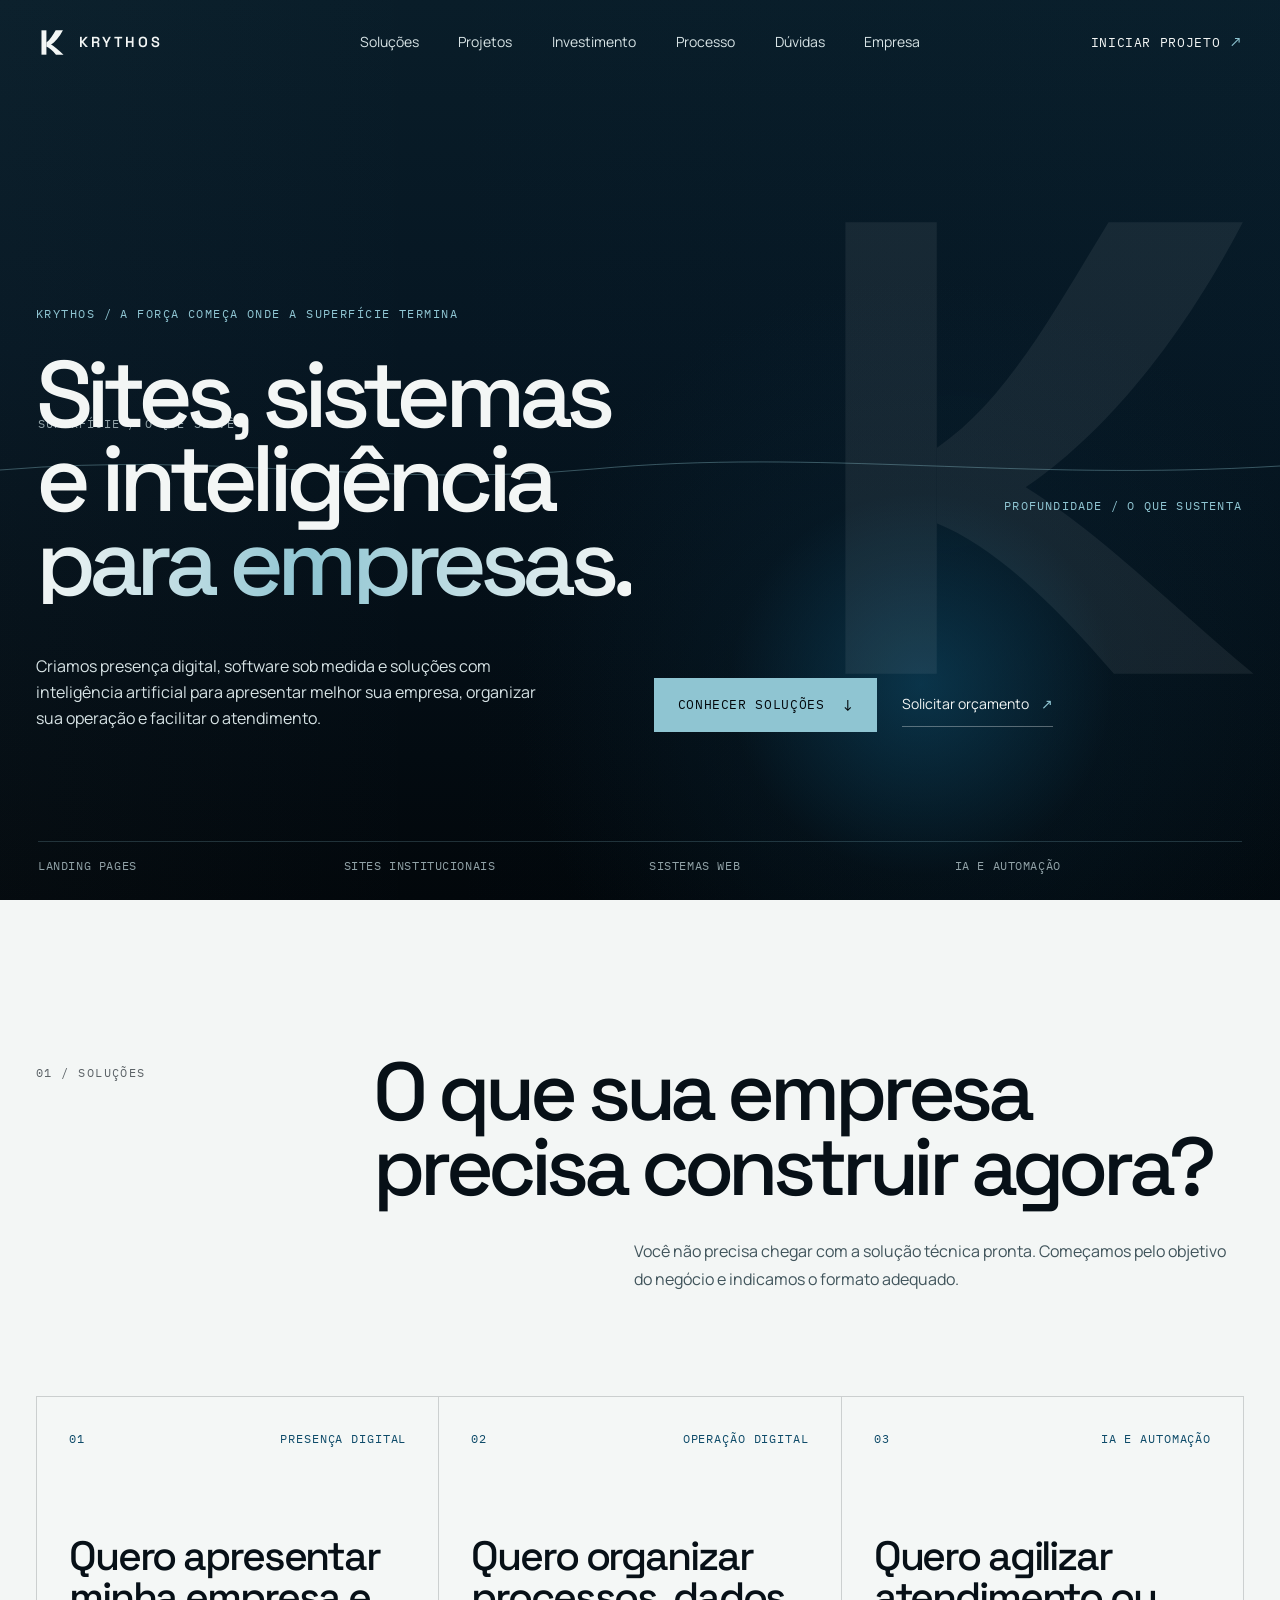
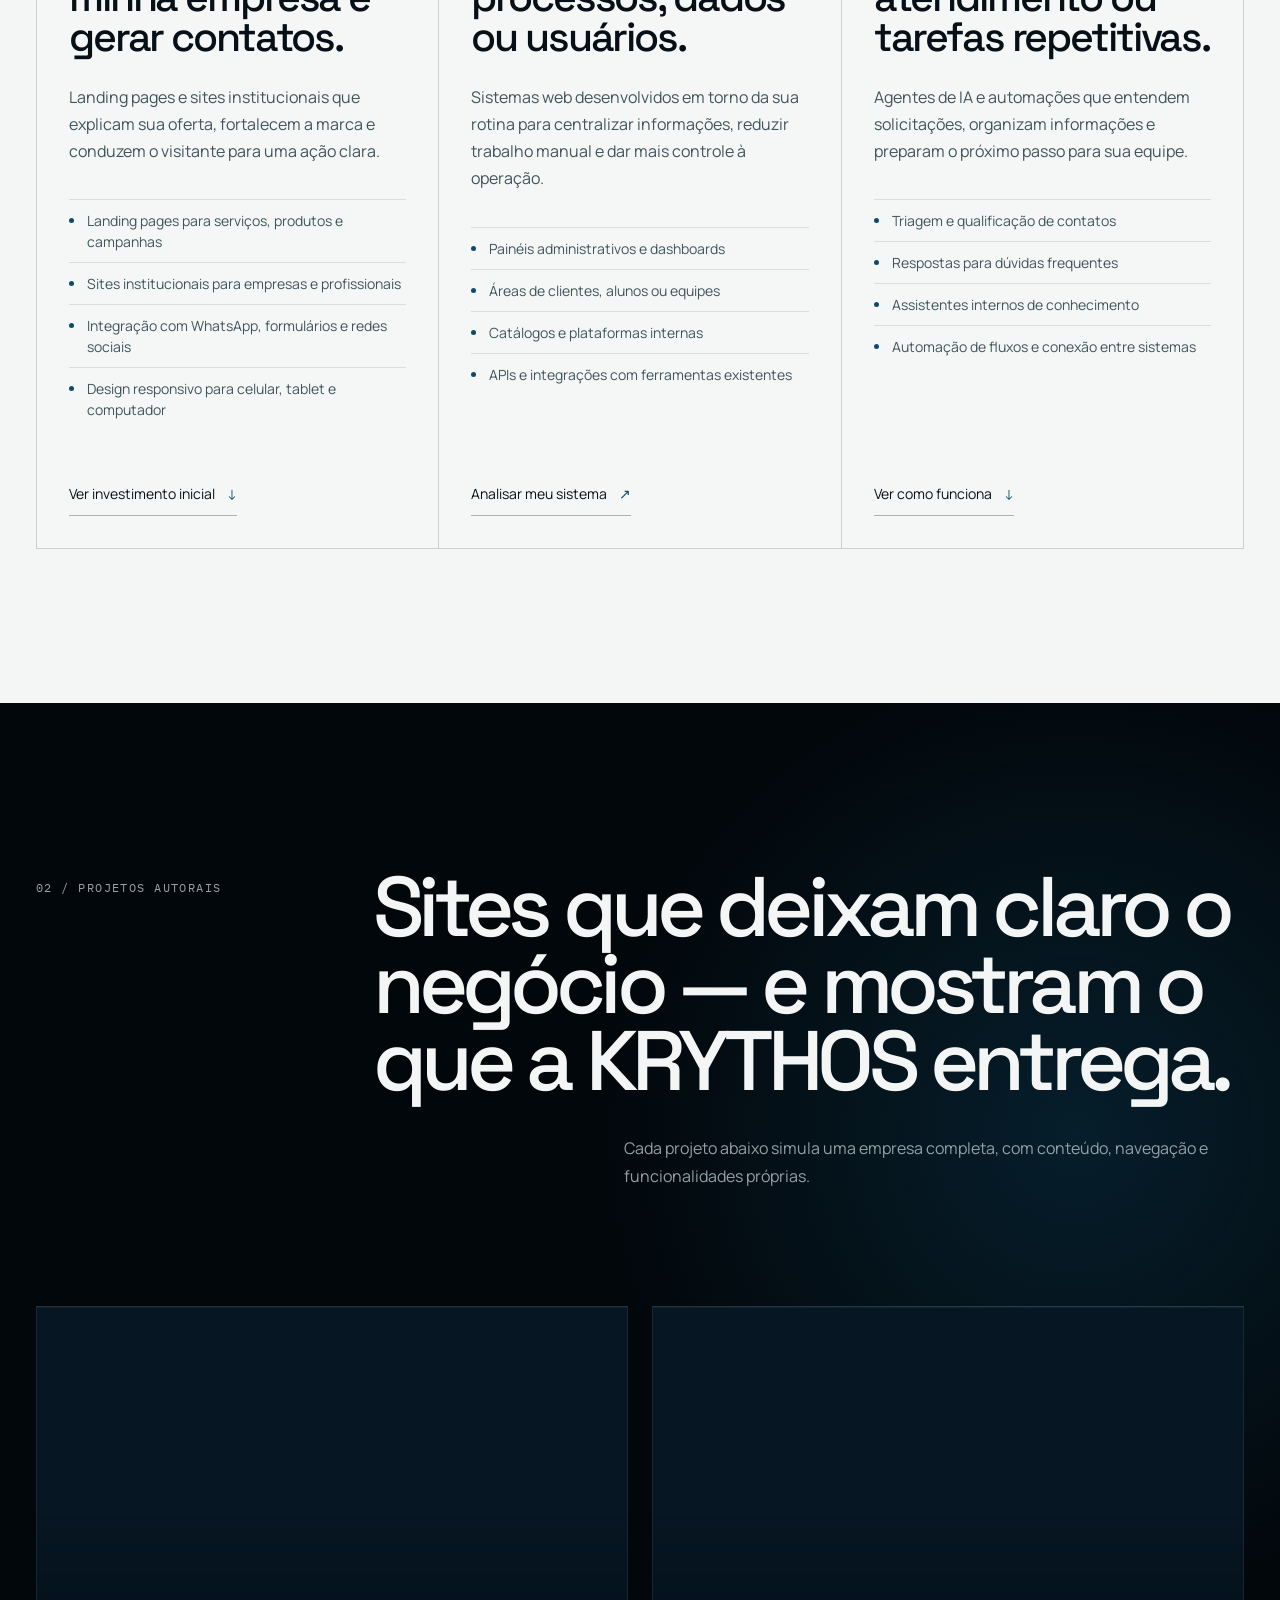
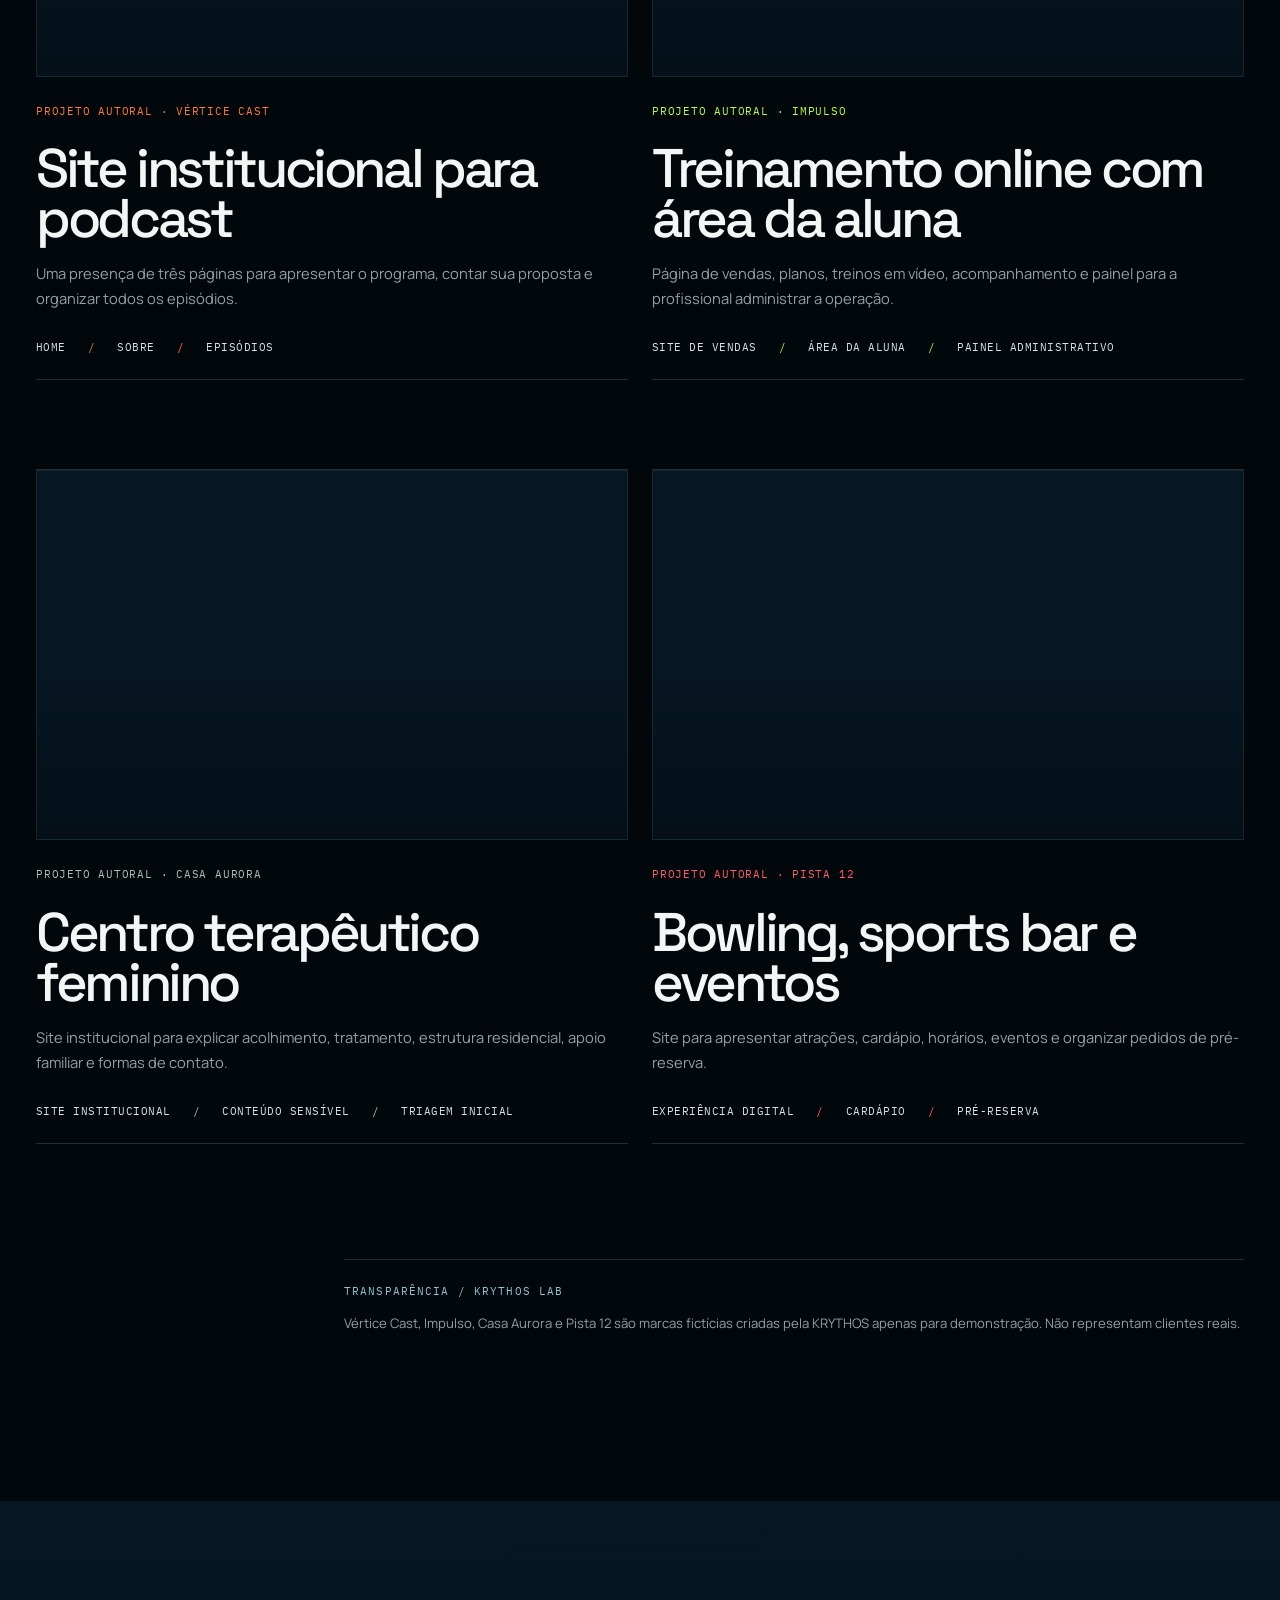
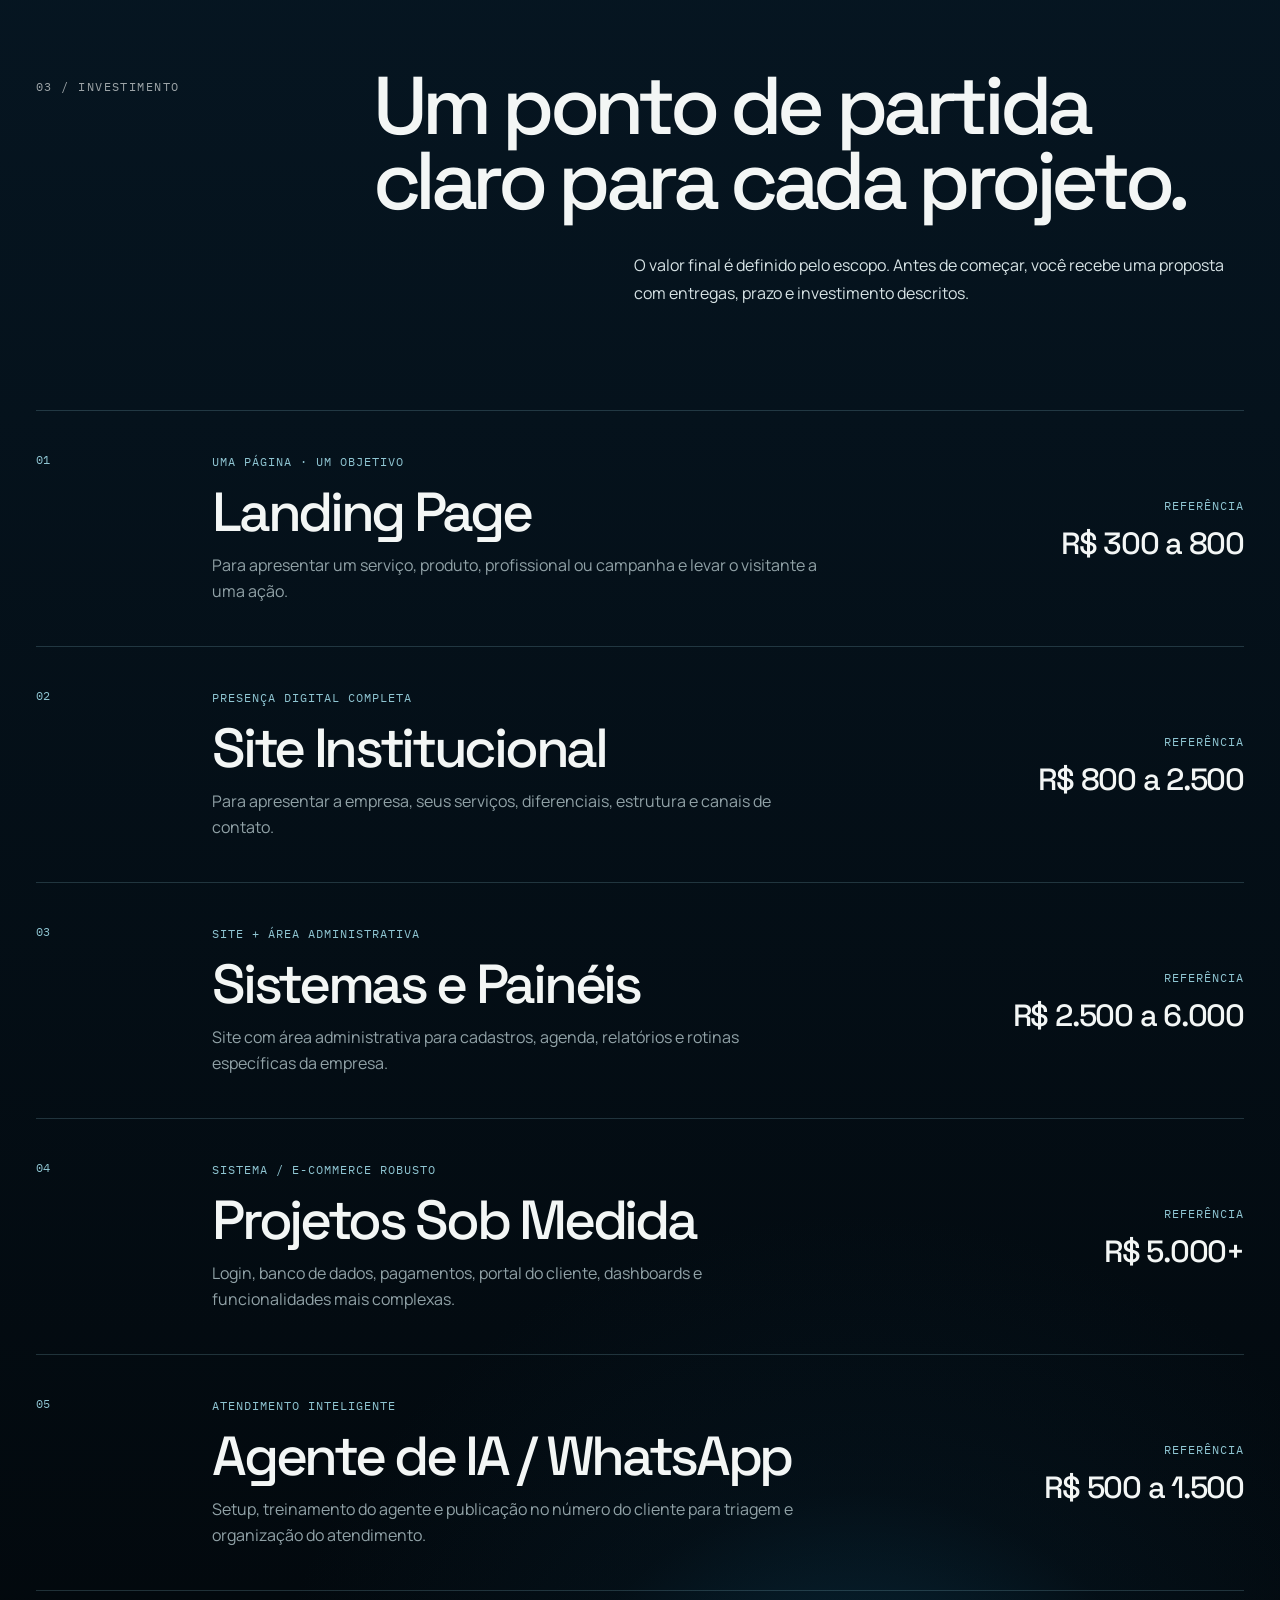
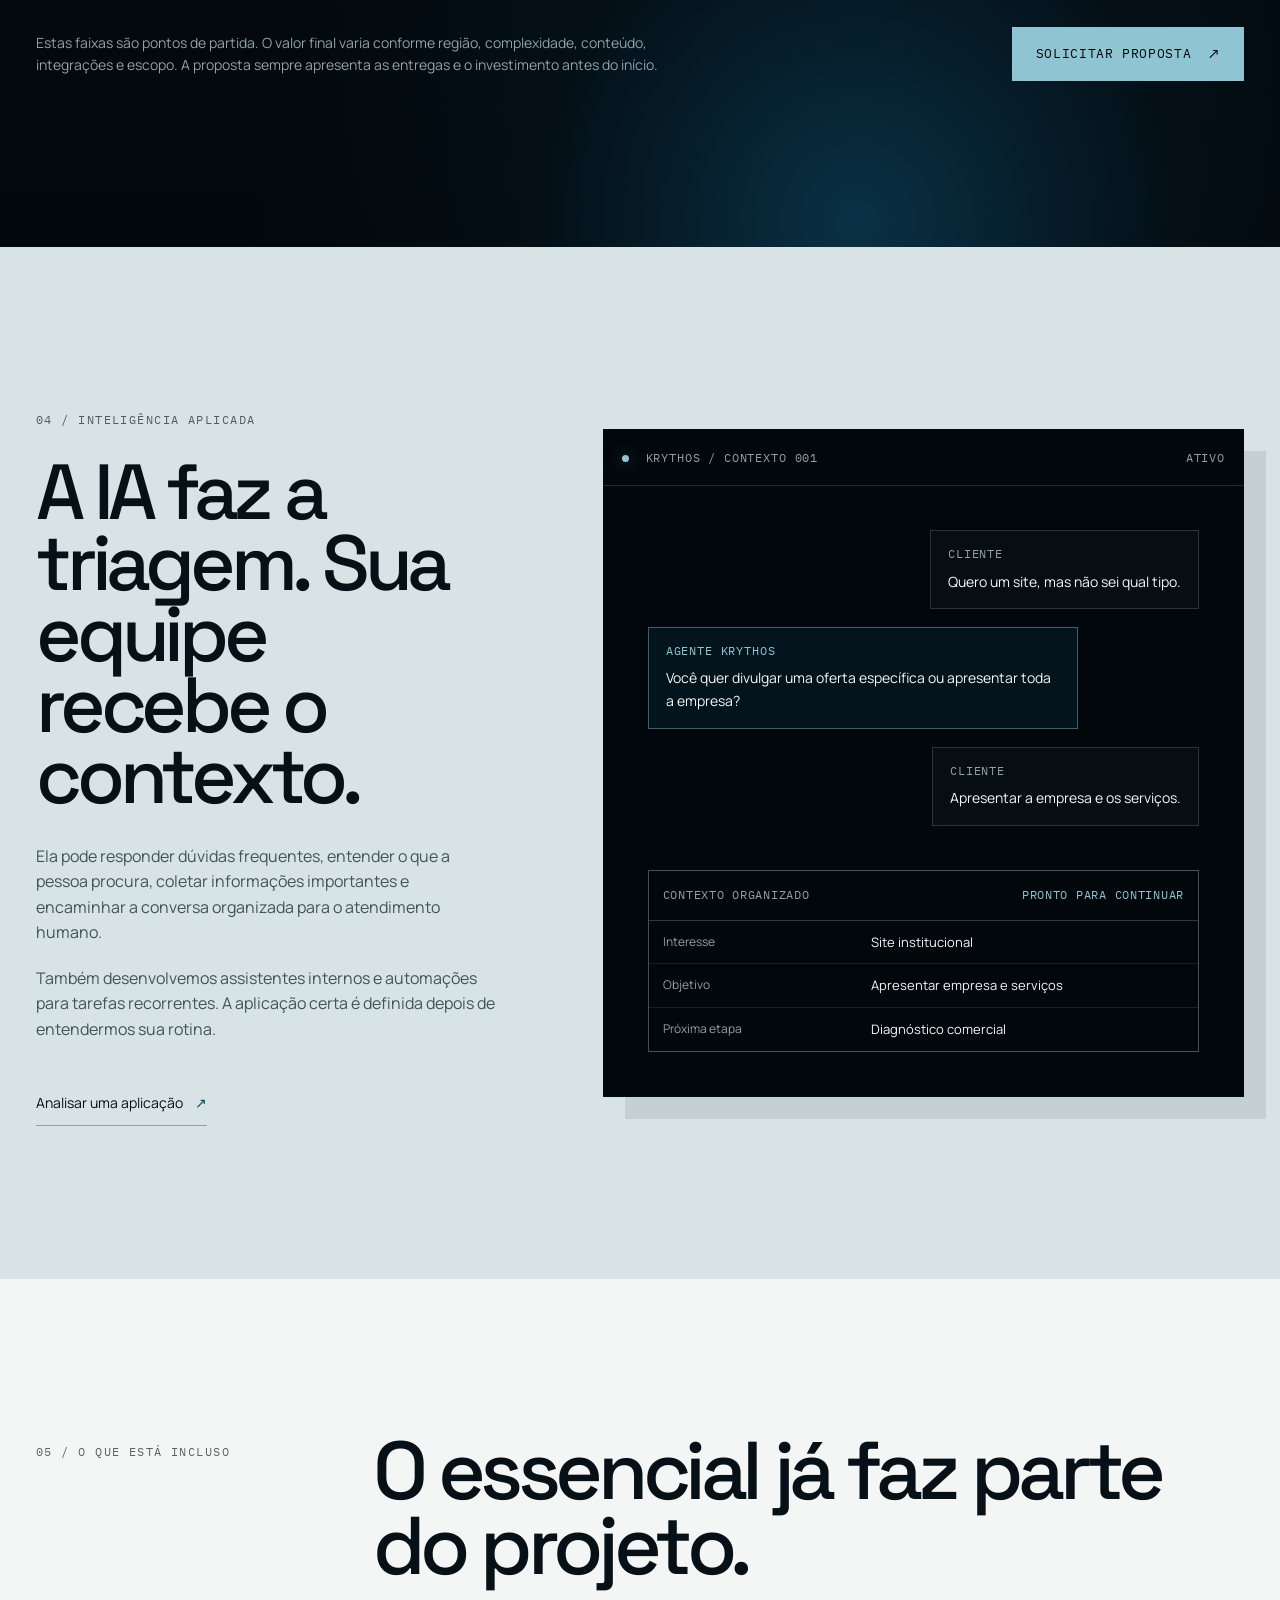
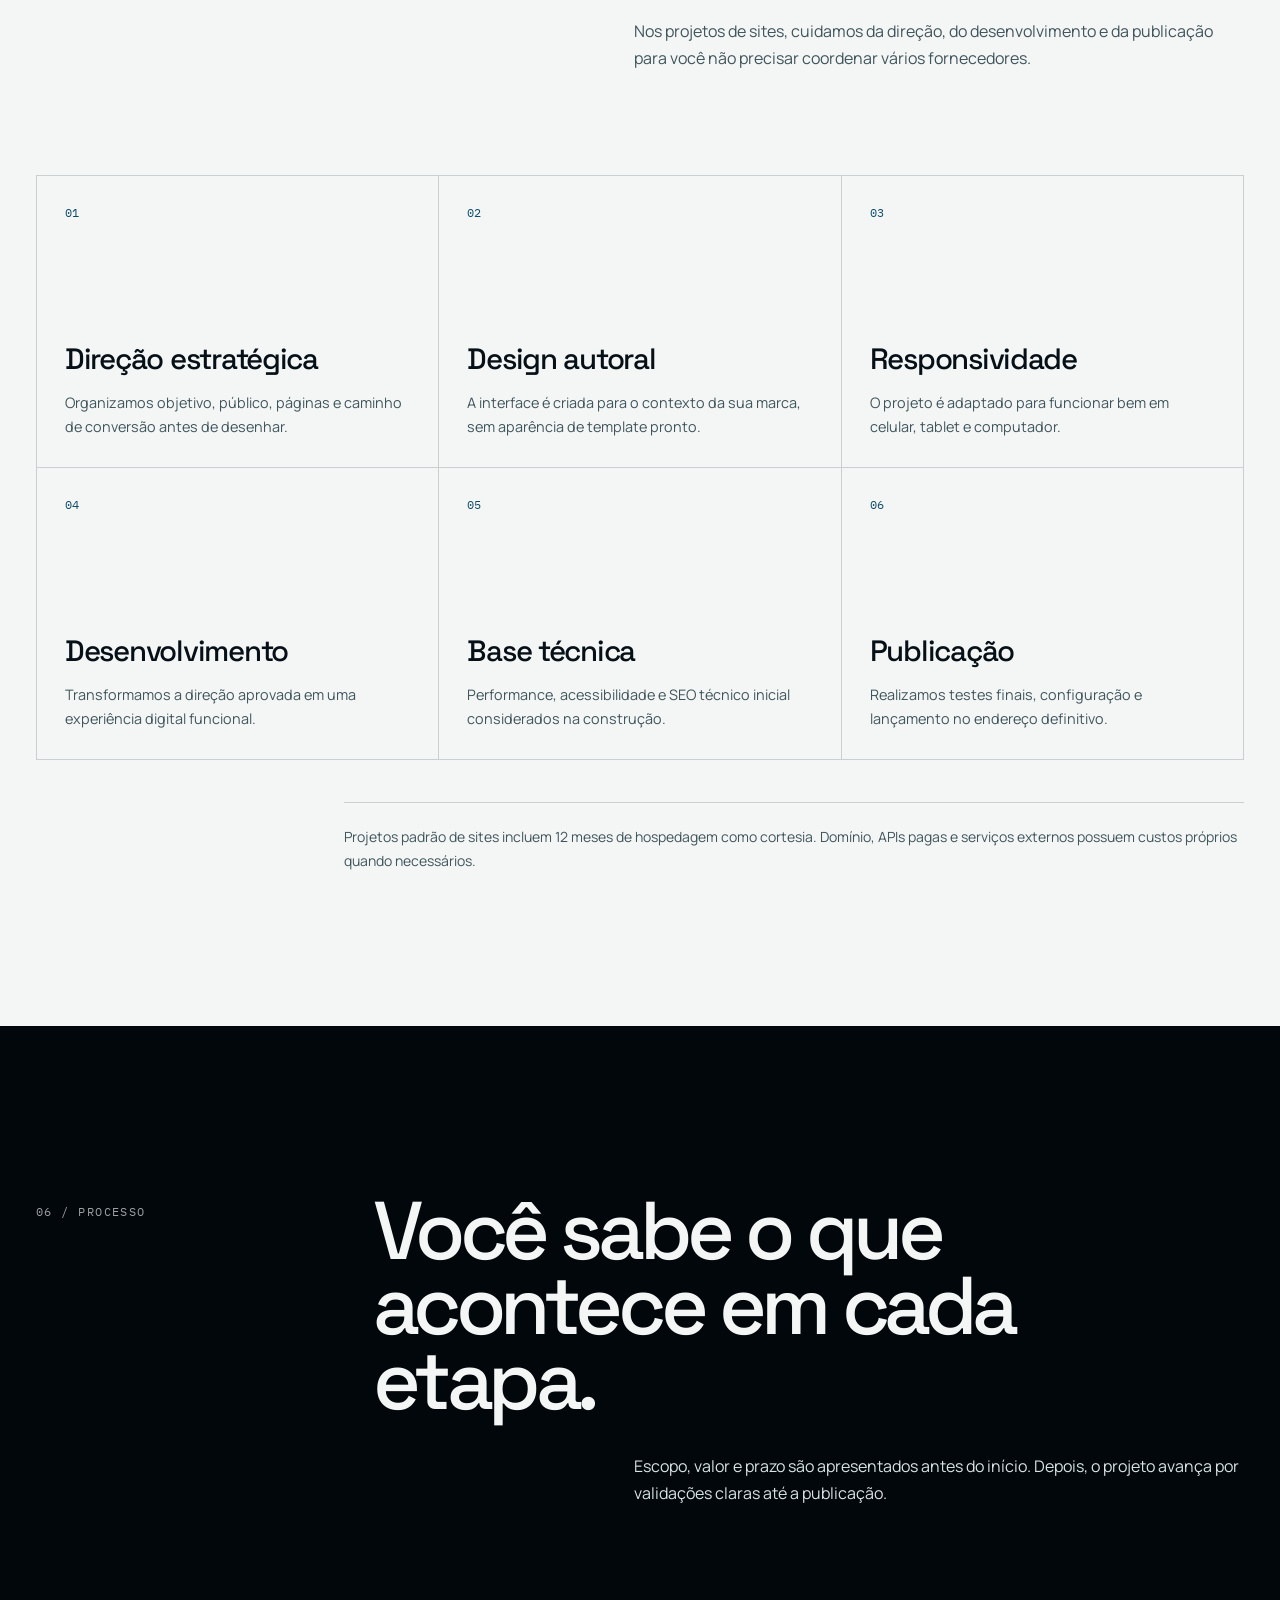
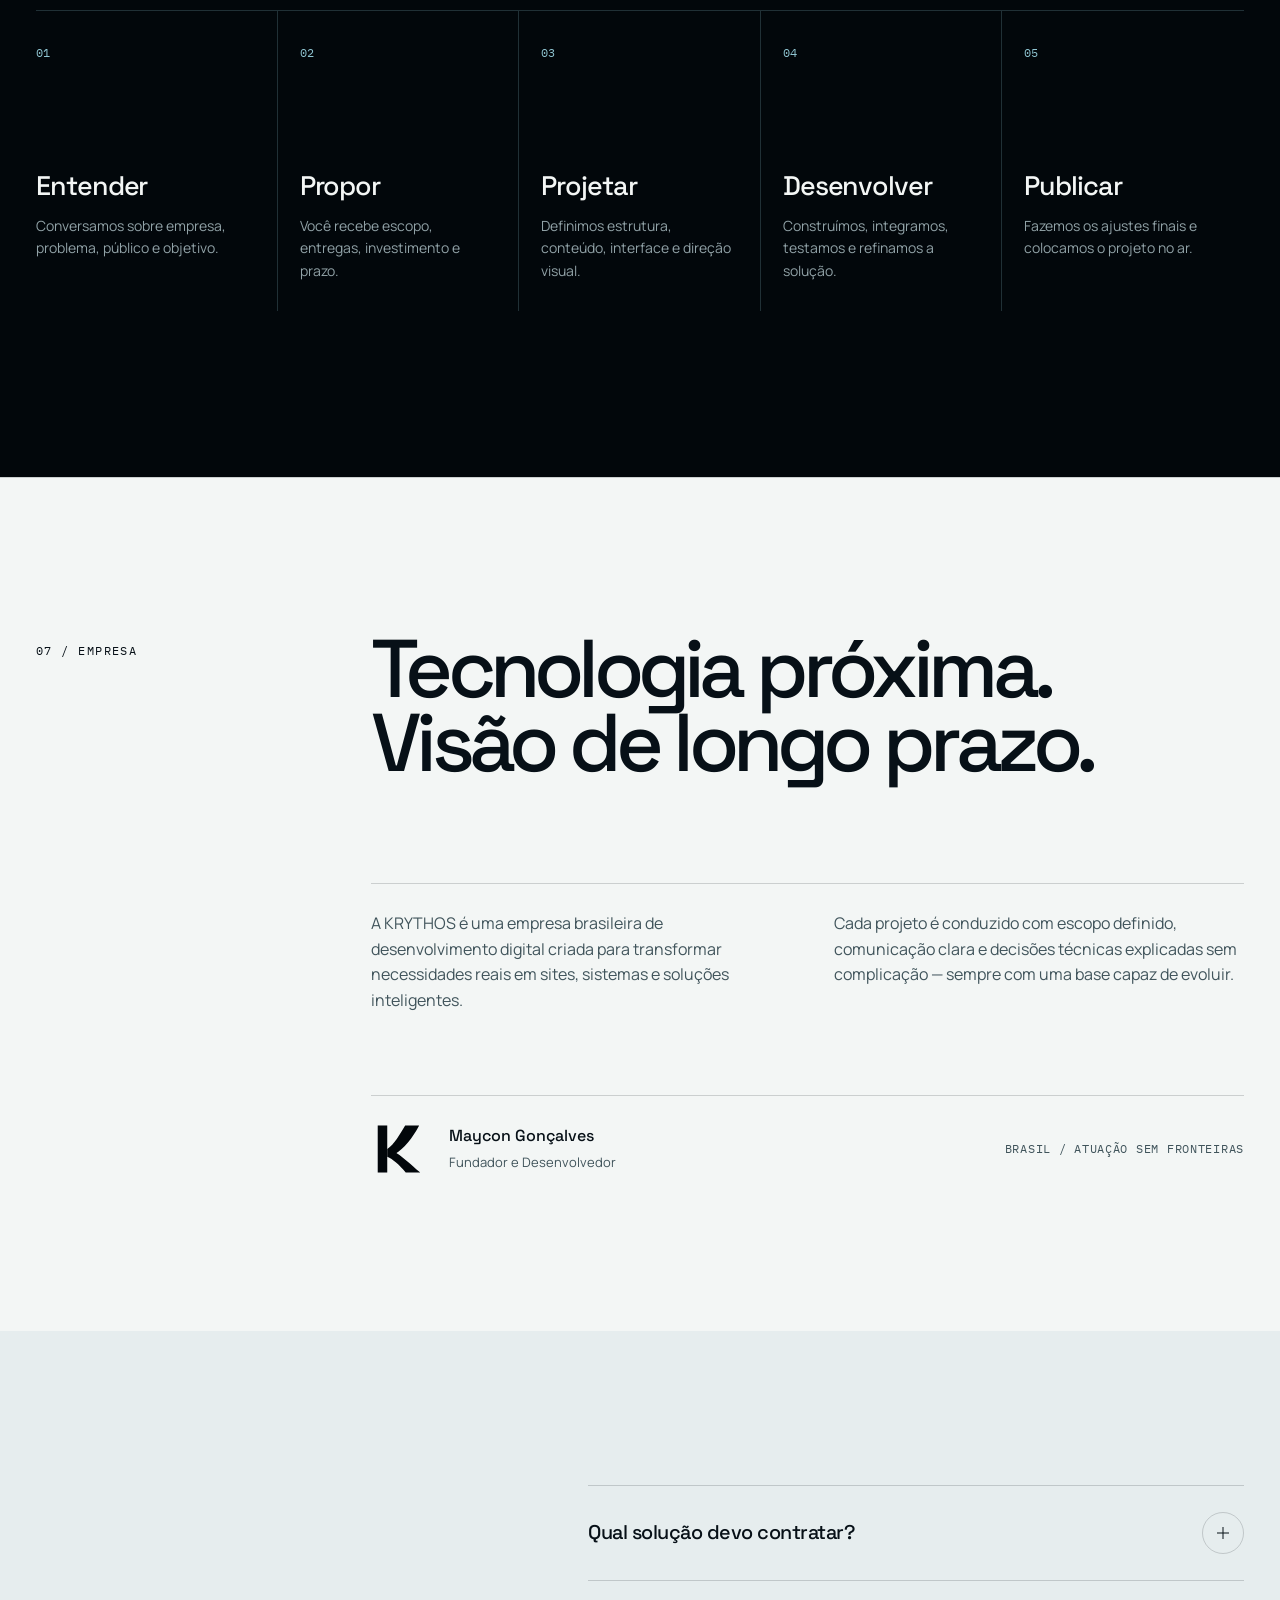
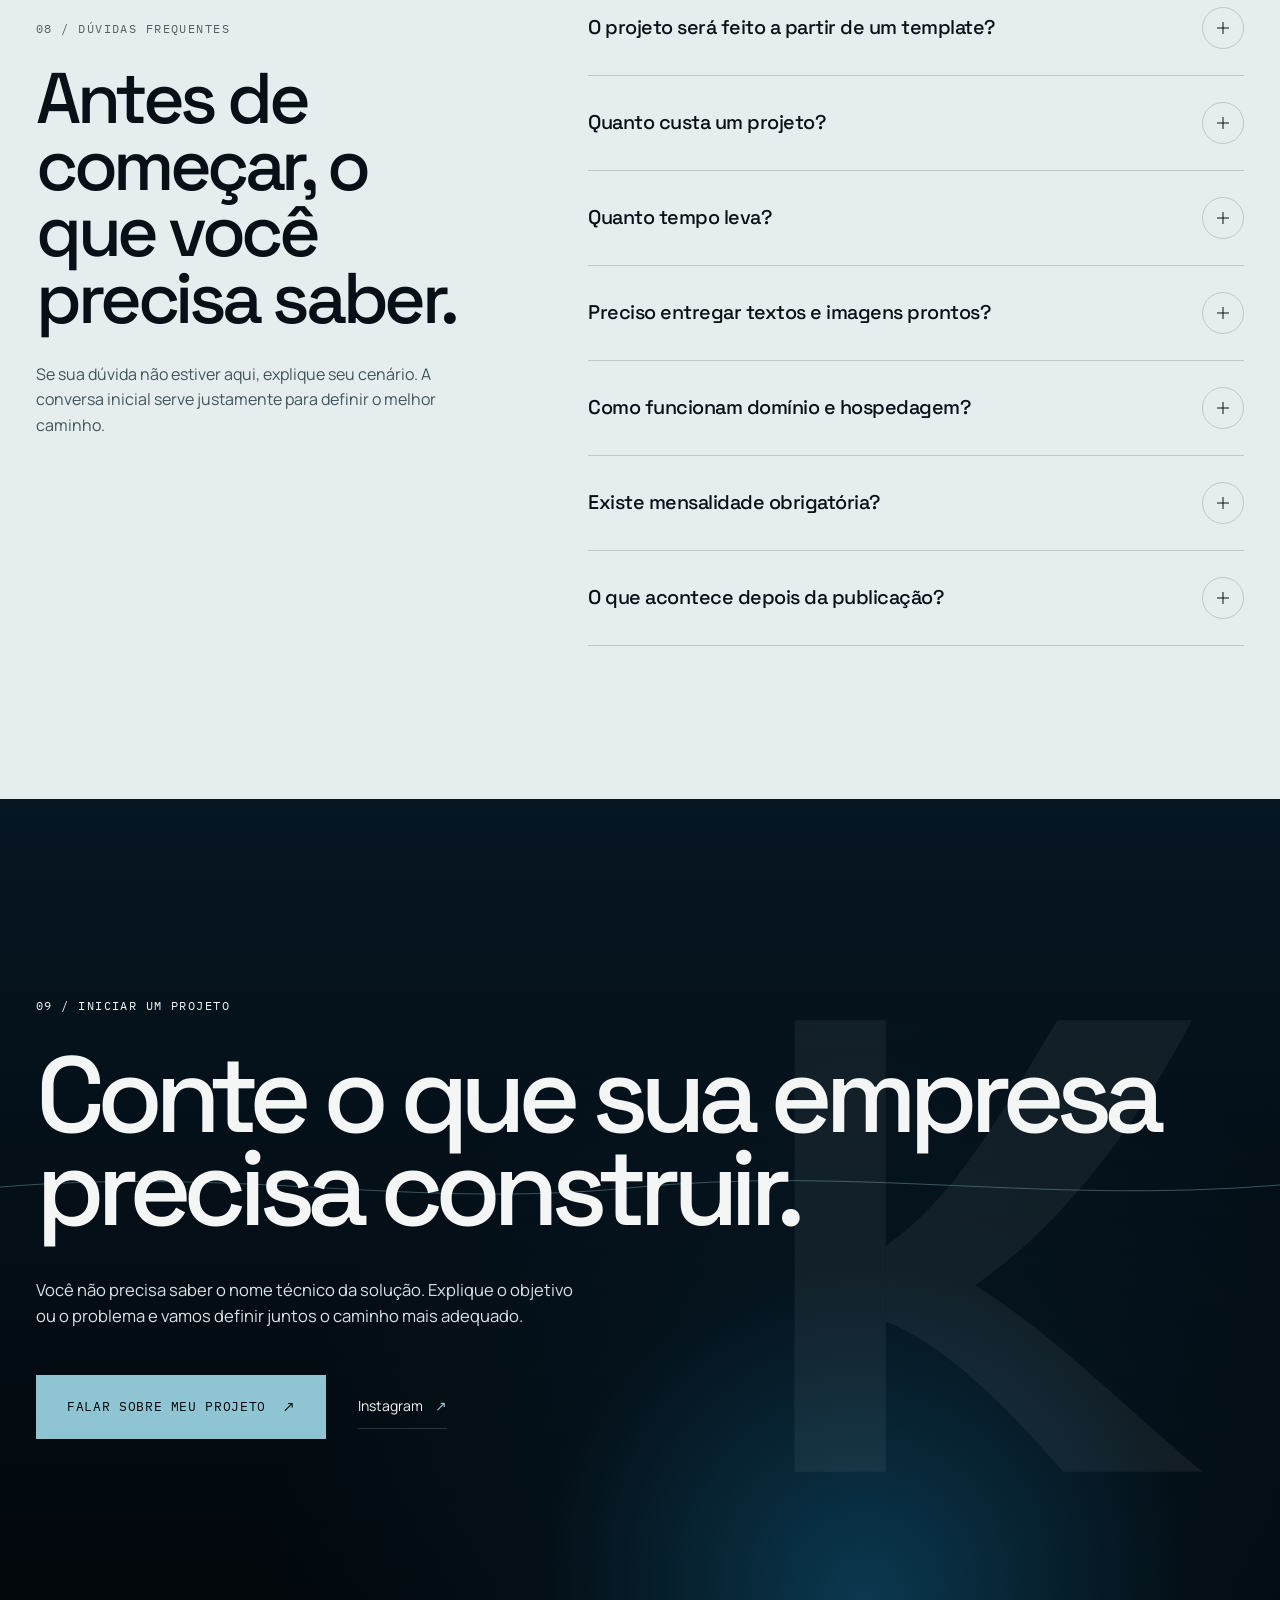
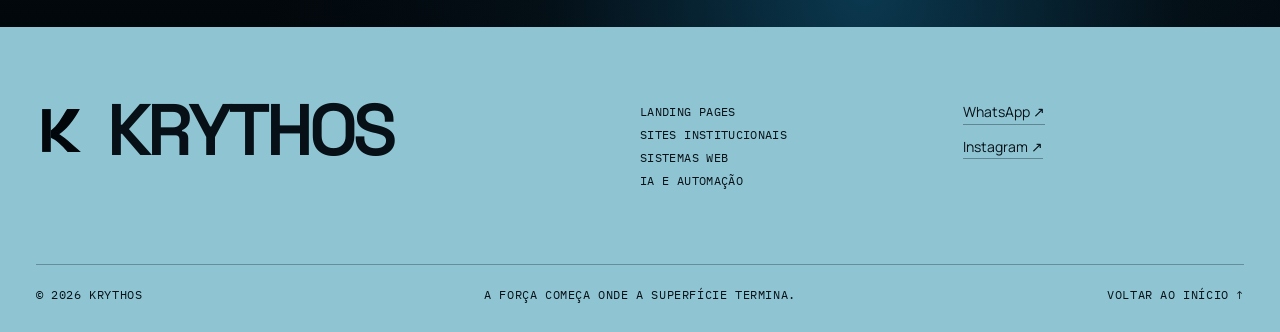
==== commit 3e98d822: "feat: "iniciando preços"" ====
--- a/index.html
+++ b/index.html
@@ -295,22 +295,32 @@
           <article class="investment-row reveal">
             <span class="investment-number">01</span>
             <div><small>UMA PÁGINA · UM OBJETIVO</small><h3>Landing Page</h3><p>Para apresentar um serviço, produto, profissional ou campanha e levar o visitante a uma ação.</p></div>
-            <strong><small>A PARTIR DE</small>R$ 1.500</strong>
+            <strong><small>REFERÊNCIA</small>R$ 300 a 800</strong>
           </article>
           <article class="investment-row reveal">
             <span class="investment-number">02</span>
             <div><small>PRESENÇA DIGITAL COMPLETA</small><h3>Site Institucional</h3><p>Para apresentar a empresa, seus serviços, diferenciais, estrutura e canais de contato.</p></div>
-            <strong><small>A PARTIR DE</small>R$ 2.500</strong>
+            <strong><small>REFERÊNCIA</small>R$ 800 a 2.500</strong>
           </article>
           <article class="investment-row reveal">
             <span class="investment-number">03</span>
-            <div><small>SOLUÇÃO SOB MEDIDA</small><h3>Sistemas, IA e Automações</h3><p>Para necessidades que envolvem processos, usuários, dados, integrações ou atendimento inteligente.</p></div>
-            <strong><small>APÓS DIAGNÓSTICO</small>Sob orçamento</strong>
+            <div><small>SITE + ÁREA ADMINISTRATIVA</small><h3>Sistemas e Painéis</h3><p>Site com área administrativa para cadastros, agenda, relatórios e rotinas específicas da empresa.</p></div>
+            <strong><small>REFERÊNCIA</small>R$ 2.500 a 6.000</strong>
+          </article>
+          <article class="investment-row reveal">
+            <span class="investment-number">04</span>
+            <div><small>SISTEMA / E-COMMERCE ROBUSTO</small><h3>Projetos Sob Medida</h3><p>Login, banco de dados, pagamentos, portal do cliente, dashboards e funcionalidades mais complexas.</p></div>
+            <strong><small>REFERÊNCIA</small>R$ 5.000+</strong>
+          </article>
+          <article class="investment-row reveal">
+            <span class="investment-number">05</span>
+            <div><small>ATENDIMENTO INTELIGENTE</small><h3>Agente de IA / WhatsApp</h3><p>Setup, treinamento do agente e publicação no número do cliente para triagem e organização do atendimento.</p></div>
+            <strong><small>REFERÊNCIA</small>R$ 500 a 1.500</strong>
           </article>
         </div>
 
         <div class="investment-note reveal">
-          <p>O escopo pode variar conforme quantidade de páginas, conteúdo, painel administrativo, integrações e funcionalidades.</p>
+          <p>Estas faixas são pontos de partida. O valor final varia conforme região, complexidade, conteúdo, integrações e escopo. A proposta sempre apresenta as entregas e o investimento antes do início.</p>
           <a class="button button-primary" href="https://wa.me/5513996646955?text=Ol%C3%A1!%20Quero%20receber%20uma%20proposta%20da%20KRYTHOS." target="_blank" rel="noopener" data-analytics-event="cta_click" data-analytics-label="investment_whatsapp">Solicitar proposta <span aria-hidden="true">↗</span></a>
         </div>
       </div>
@@ -580,7 +590,7 @@
           </details>
           <details class="reveal">
             <summary>Quanto custa um projeto?<span aria-hidden="true"></span></summary>
-            <p>Landing pages começam em R$ 1.500 e sites institucionais em R$ 2.500. Sistemas, IA e automações são avaliados após o diagnóstico. O valor exato é informado em proposta antes de qualquer desenvolvimento.</p>
+            <p>Como referência inicial, landing pages ficam entre R$ 300 e R$ 800, e sites institucionais entre R$ 800 e R$ 2.500. Sistemas, painéis, projetos robustos e agentes de IA seguem faixas próprias conforme o escopo. O valor exato é informado em proposta antes de qualquer desenvolvimento.</p>
           </details>
           <details class="reveal">
             <summary>Quanto tempo leva?<span aria-hidden="true"></span></summary>
